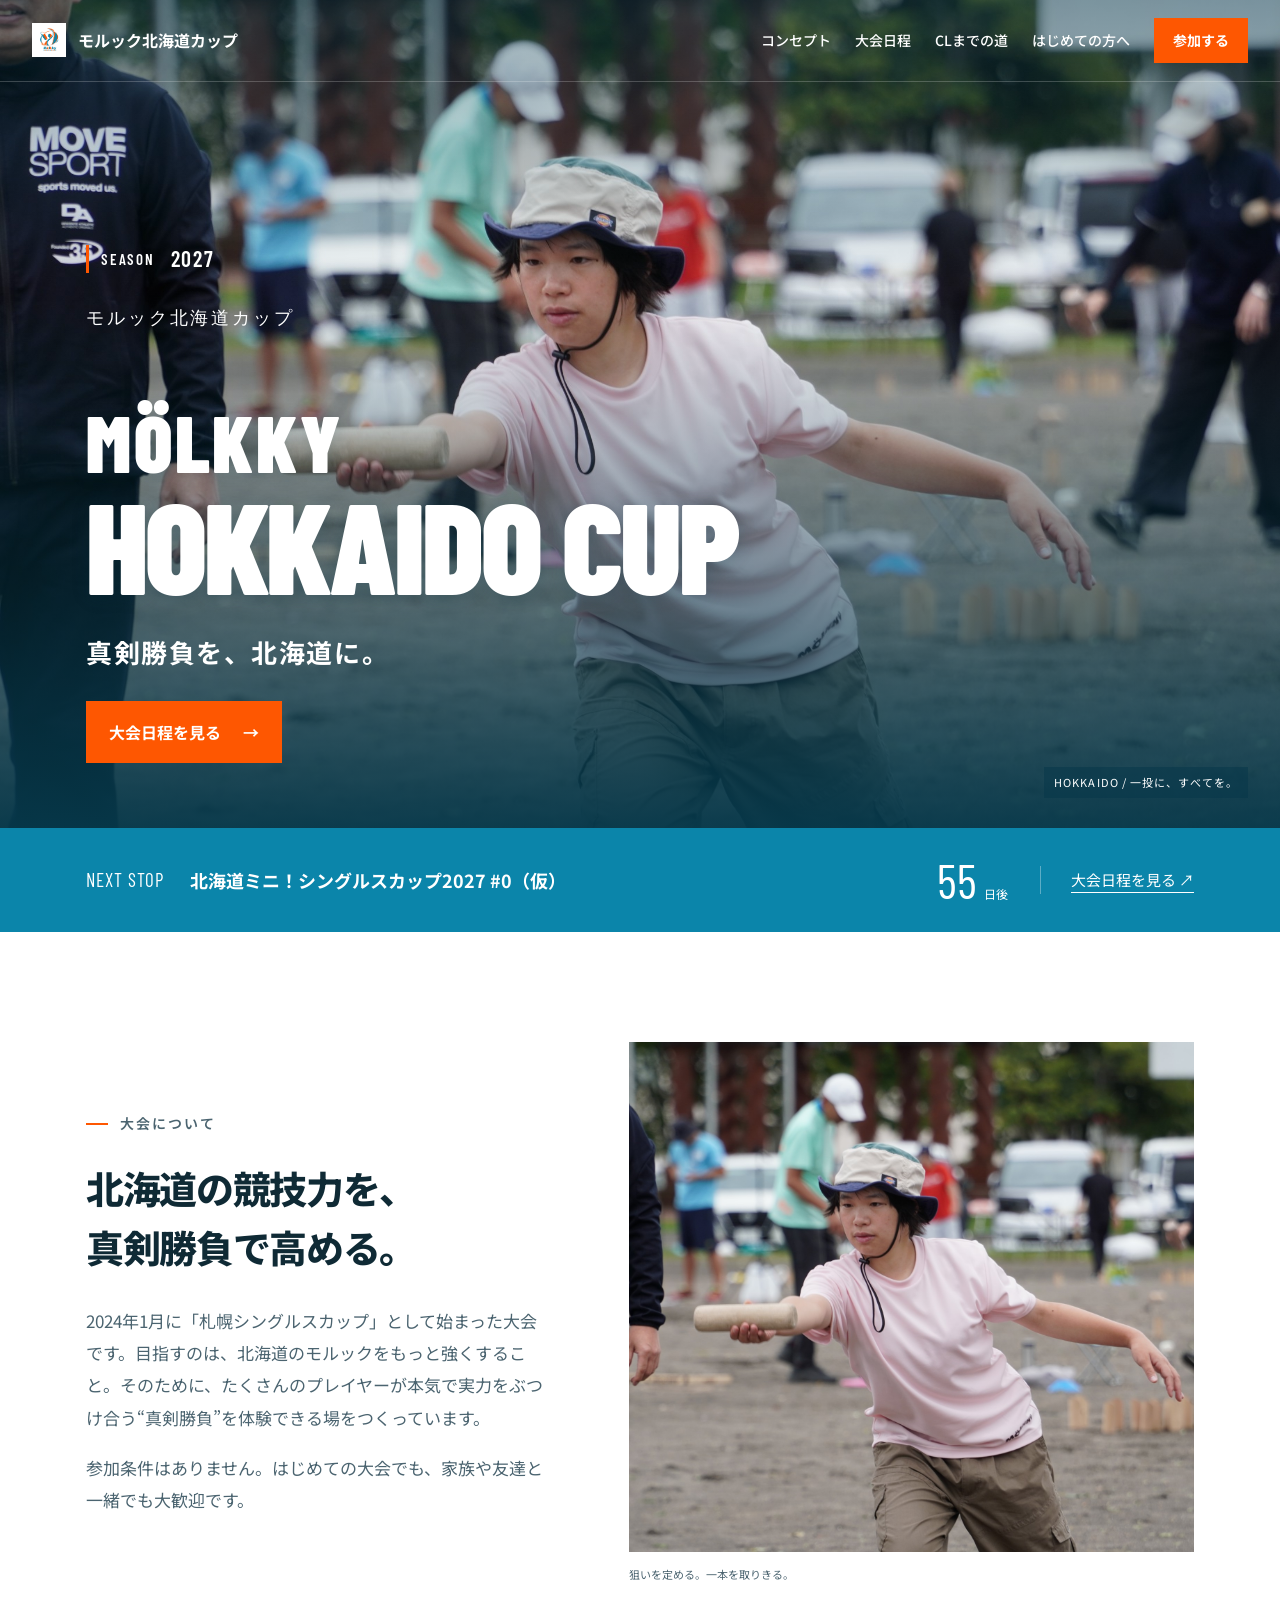
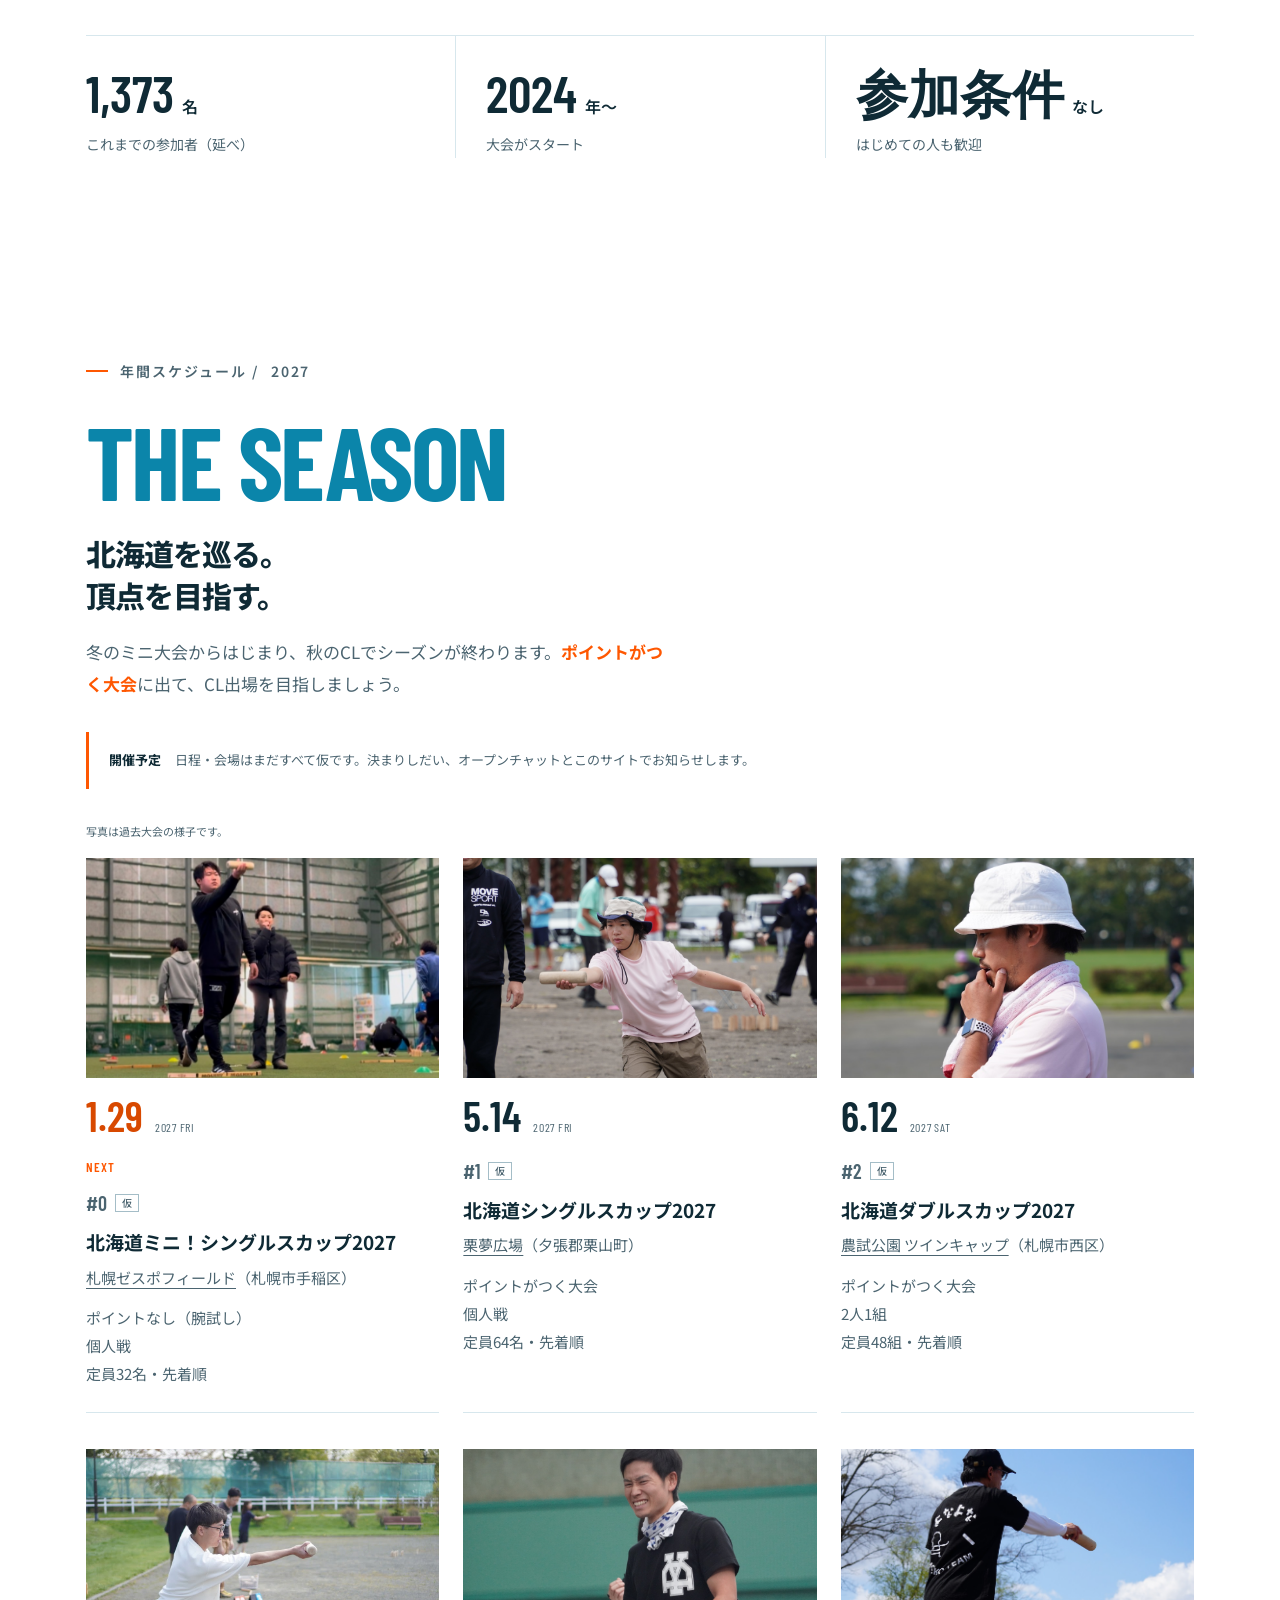
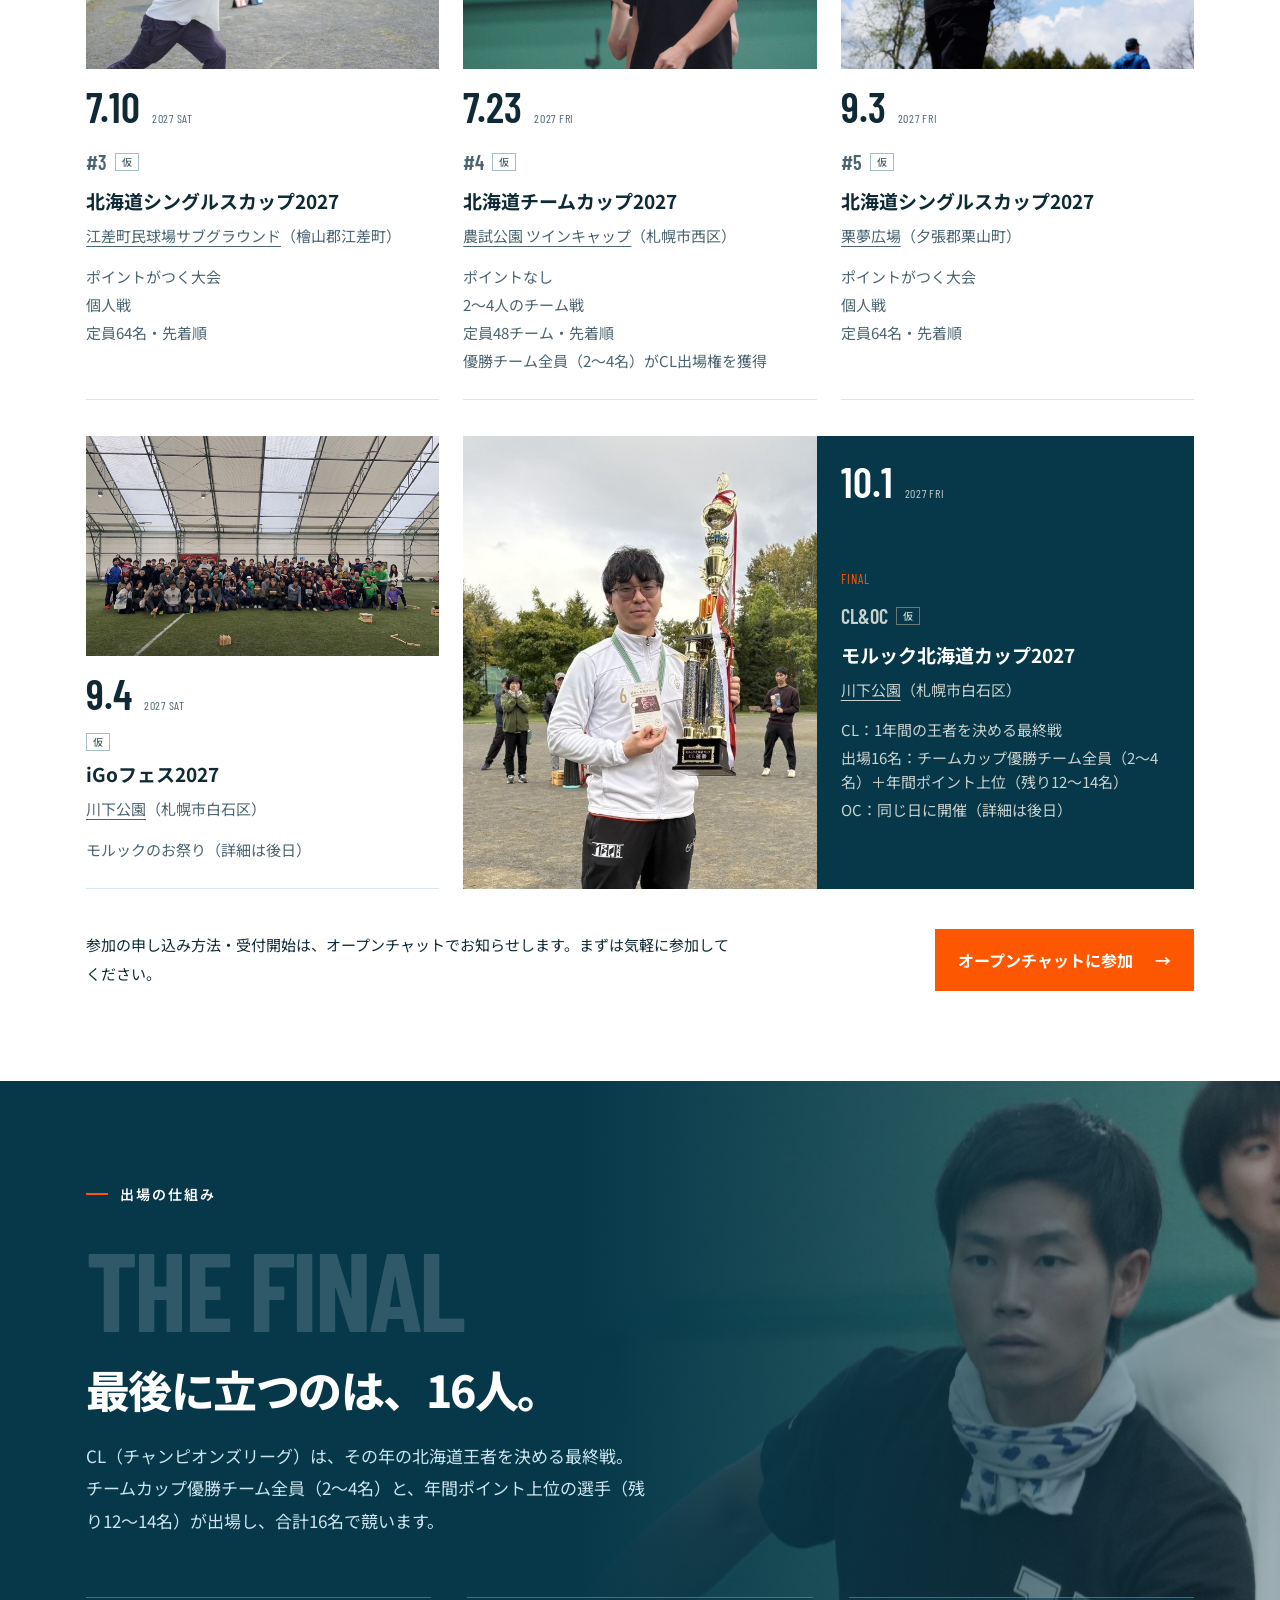
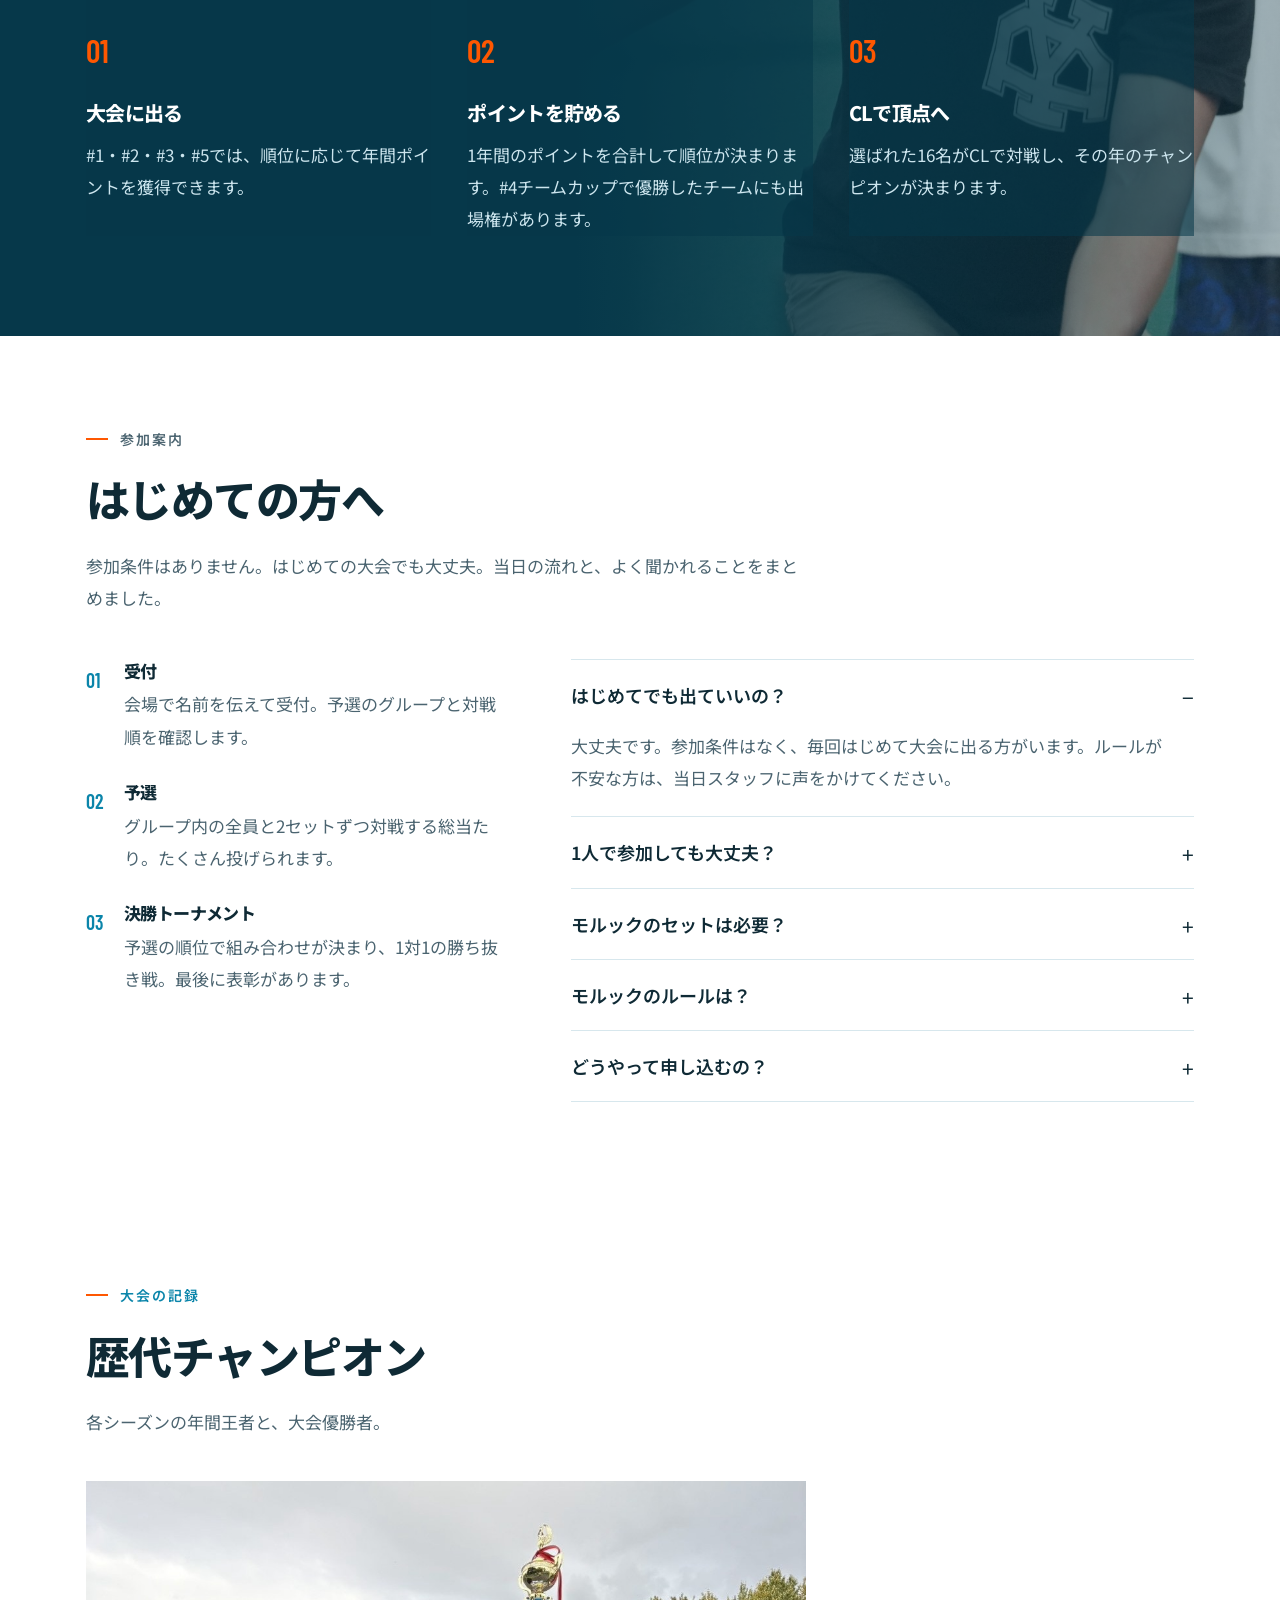
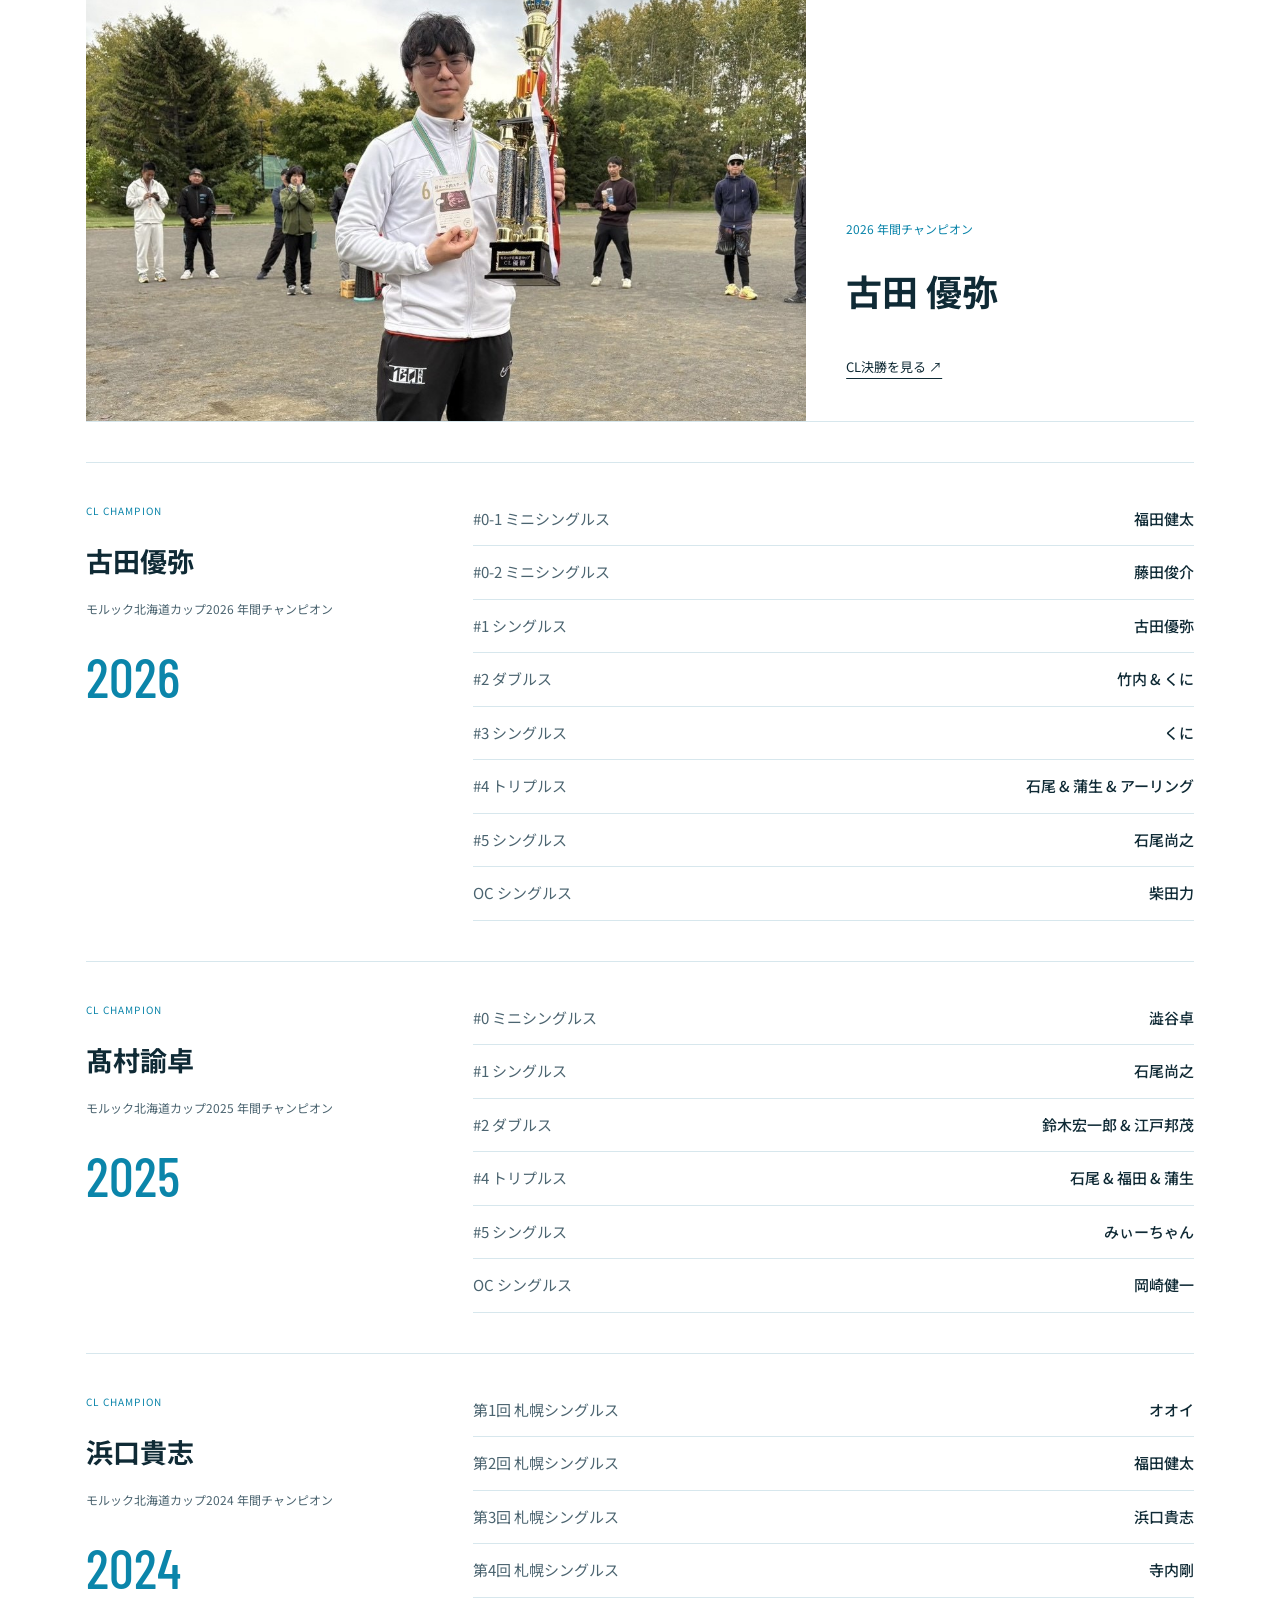
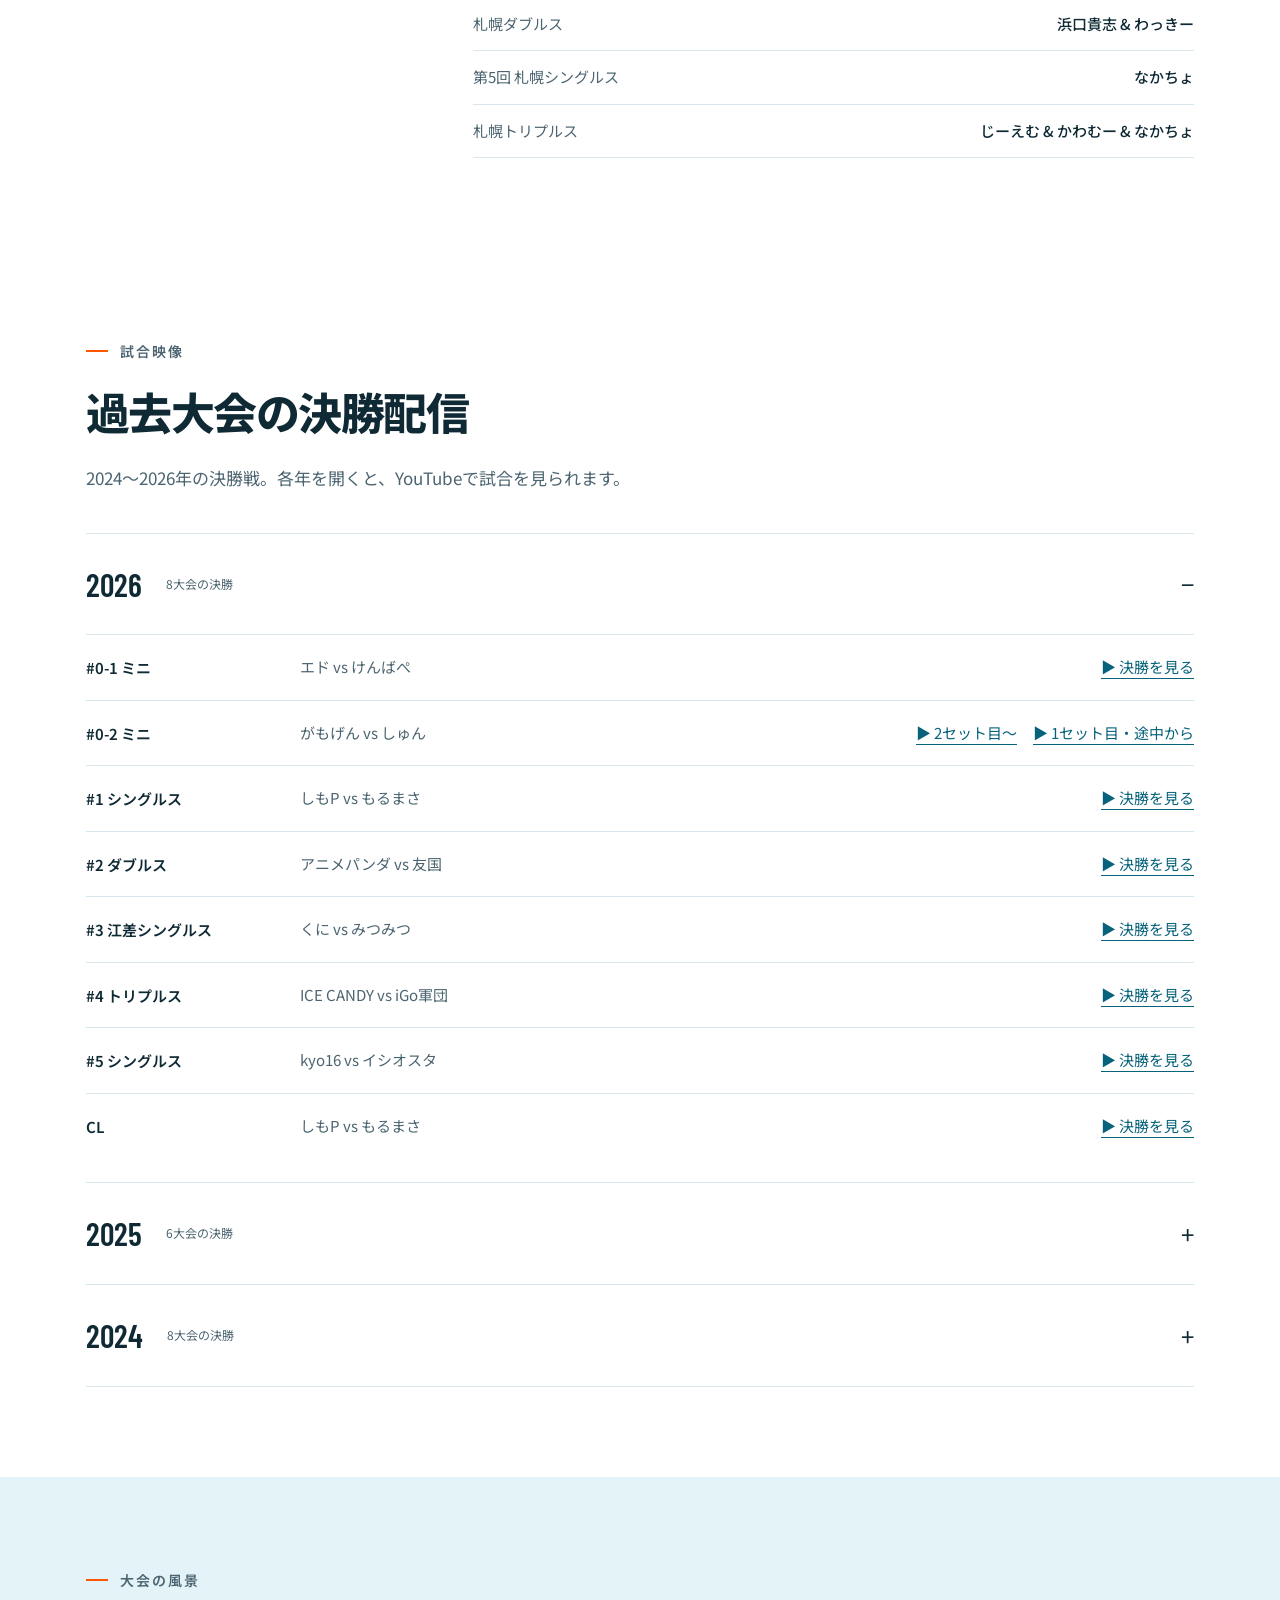
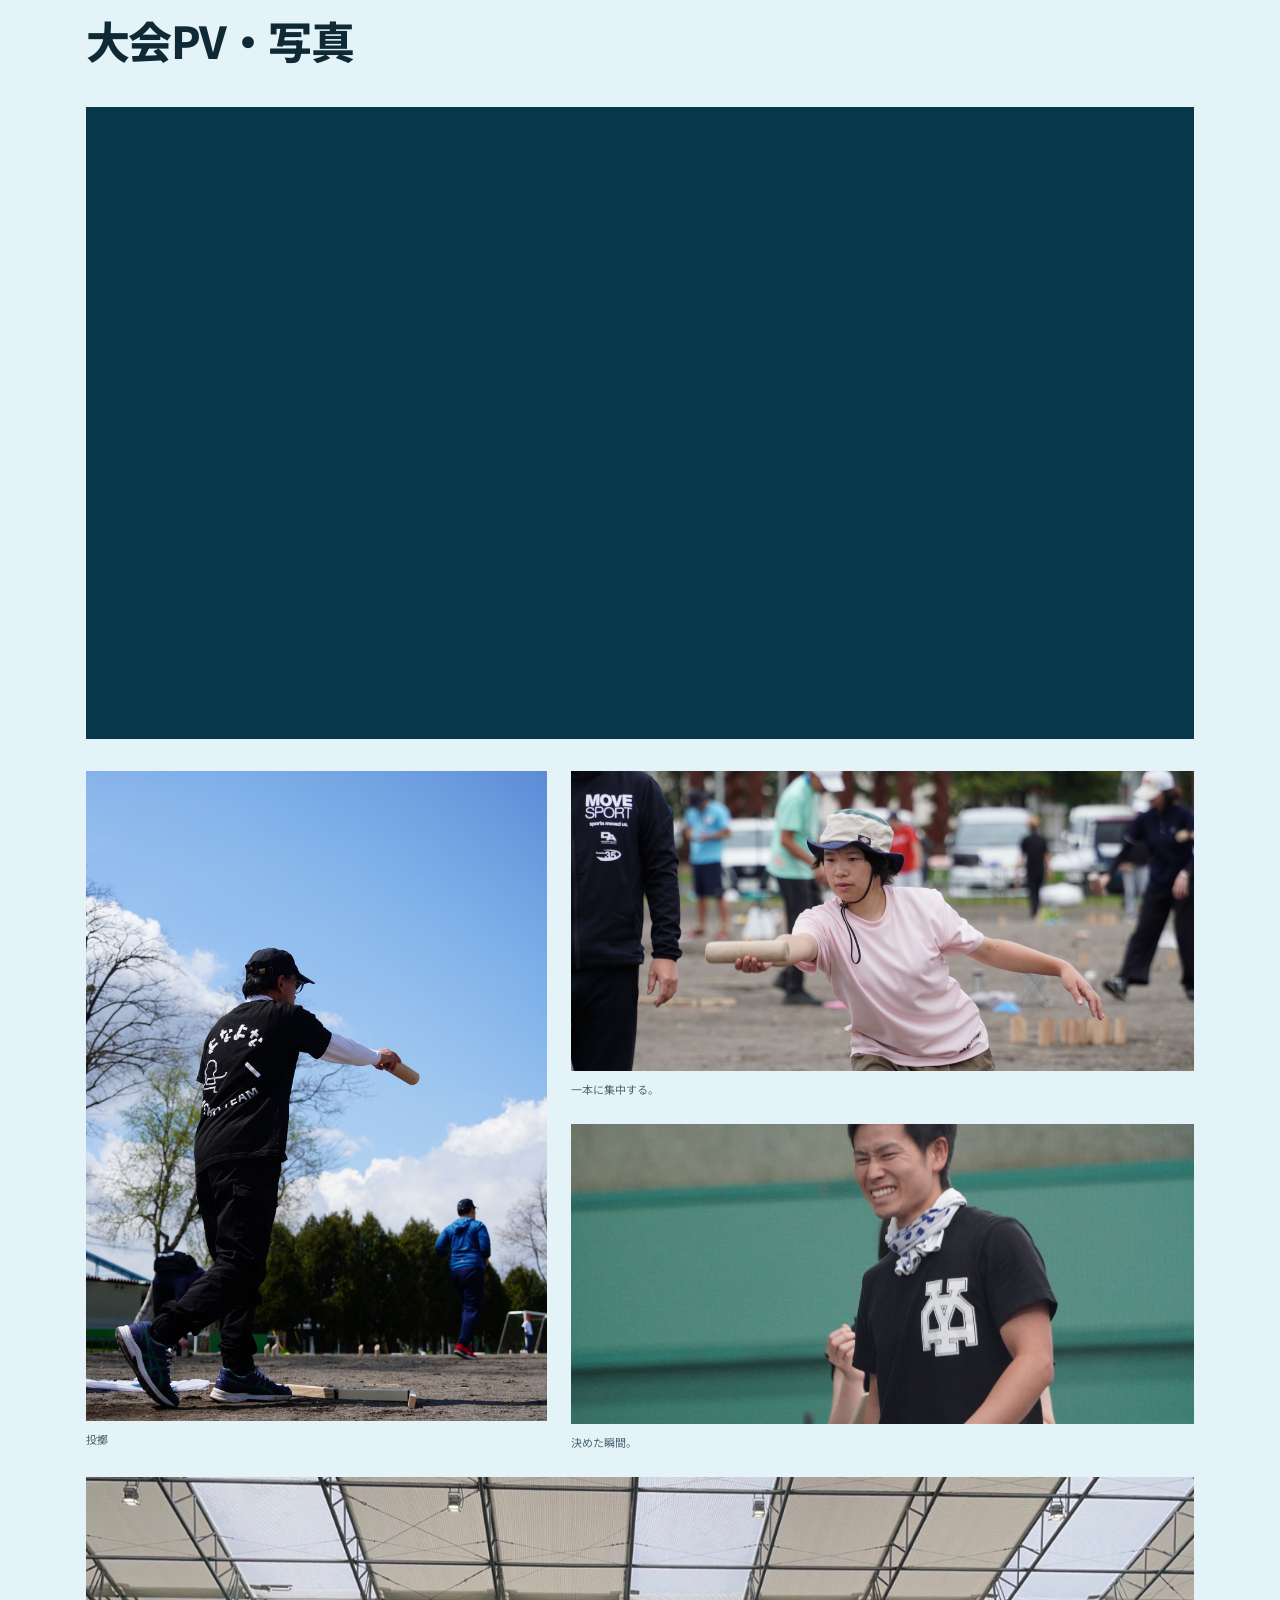
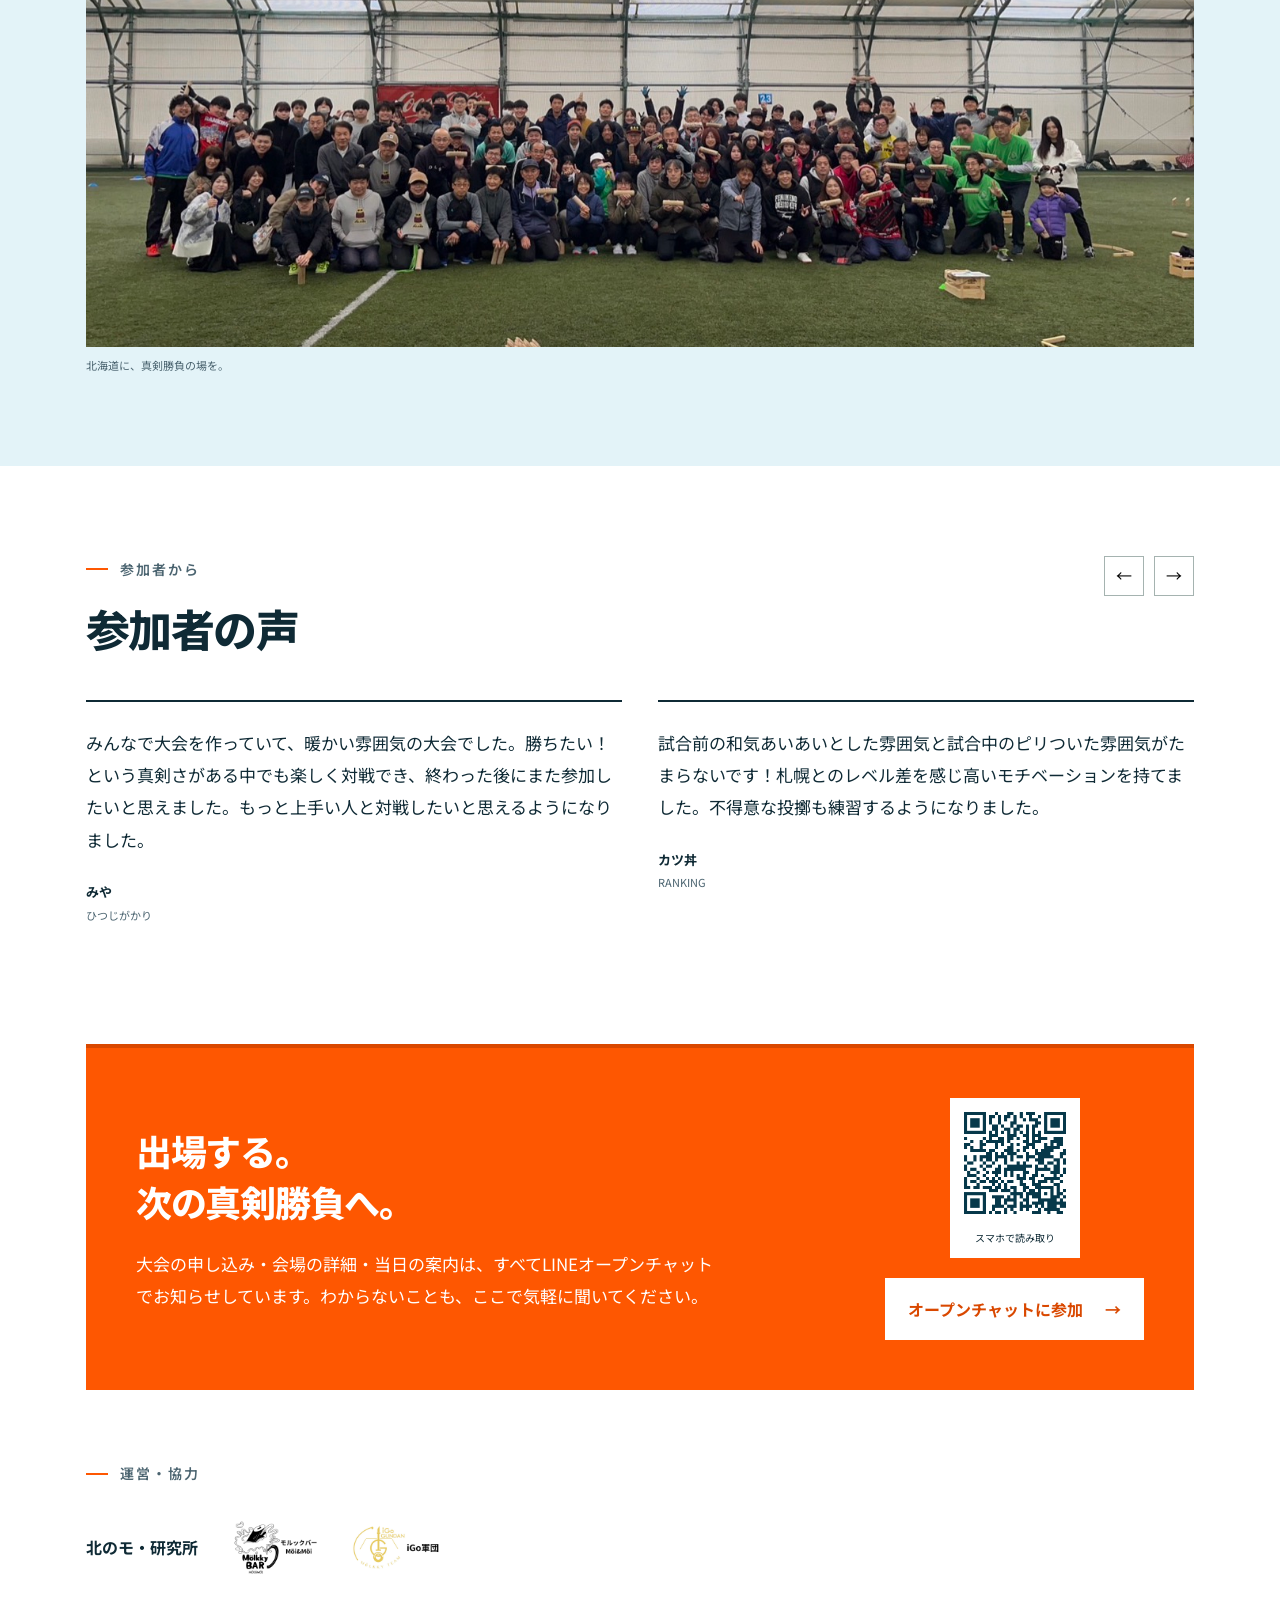
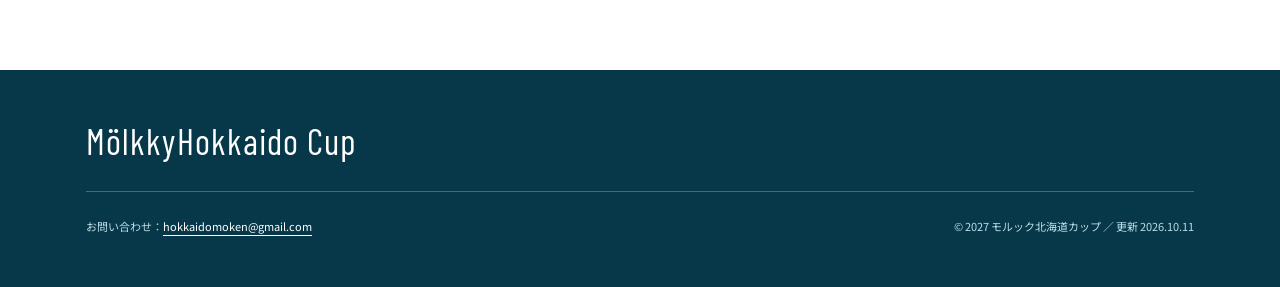
==== index.html @ 6d763286 "Use English cup title and increase reading sizes" ====
<!doctype html>
<html lang="ja">
<script>document.documentElement.classList.add("js")</script>
<head>
<meta charset="utf-8">
<meta name="viewport" content="width=device-width, initial-scale=1">
<title>モルック北海道カップ｜Mölkky Hokkaido Cup</title>
<meta name="description" content="北海道最大級のモルック競技大会「モルック北海道カップ」公式サイト。年間の大会日程・会場・申込はこちら。">
<meta property="og:title" content="モルック北海道カップ｜Mölkky Hokkaido Cup">
<meta property="og:description" content="真剣勝負を、北海道に。年間ポイントを貯めてCL（チャンピオンズリーグ）を目指そう。">
<meta property="og:image" content="https://narikifred0521-pixel.github.io/hokkaido-cup/img/ogp.jpg">
<meta property="og:url" content="https://narikifred0521-pixel.github.io/hokkaido-cup/">
<meta property="og:type" content="website">
<meta name="twitter:card" content="summary_large_image">
<meta name="theme-color" content="#0B85AA">
<link rel="icon" href="img/logo.png">
<link rel="preconnect" href="https://fonts.googleapis.com">
<link rel="preconnect" href="https://fonts.gstatic.com" crossorigin>
<link href="https://fonts.googleapis.com/css2?family=Barlow+Condensed:wght@500;600;700;800&family=Noto+Sans+JP:wght@400;500;600;700;800;900&display=swap" rel="stylesheet">
<link rel="stylesheet" href="design.css?v=20261011d">
</head>
<body>

<header class="top" id="top">
  <a class="brand" href="#"><img src="img/logo.png" alt=""><span>モルック北海道カップ</span></a>
  <nav>
    <a href="#concept">コンセプト</a>
    <a href="#schedule">大会日程</a>
    <a href="#system">CLまでの道</a>
    <a href="#guide">はじめての方へ</a>
    <a class="pill" href="#join">参加する</a>
  </nav>
</header>

<div class="hero">
  <div class="photo"></div>
  <div class="shade"></div>

  <div class="inner">
    <div class="wrap">

      <div><div class="season-pill"><i>SEASON</i><span id="yr"></span></div></div>
      <div class="hero-name">モルック北海道カップ</div>
      <h1 class="english-title"><span>MÖLKKY</span><br>HOKKAIDO CUP</h1><p class="hero-message">真剣勝負を、北海道に。</p>

      <p class="lead">北海道各地を舞台に、年間の頂点を競う。<br>モルック北海道カップ 2027。</p>
      <div class="cta">
        <a class="btn or" href="#schedule">大会日程を見る <span class="arw">→</span></a>
        <a class="btn gl oc" target="_blank" rel="noopener">オープンチャットに参加</a>
      </div>
    </div>
  </div>
  <div class="hero-caption">HOKKAIDO / 一投に、すべてを。</div>

</div>

<div class="next-race"><div class="wrap"><div class="countdown" id="countdown" hidden></div><a class="next-link" href="#schedule">大会日程を見る ↗</a></div></div>

<section class="concept" id="concept">
  <div class="wrap">
    <div class="concept-grid">
      <div>
        <div class="eyebrow rv">大会について</div>
        <h2 class="rv d1">北海道の競技力を、<br>真剣勝負で高める。</h2>
        <p class="rv d2">2024年1月に「札幌シングルスカップ」として始まった大会です。目指すのは、北海道のモルックをもっと強くすること。そのために、たくさんのプレイヤーが本気で実力をぶつけ合う“真剣勝負”を体験できる場をつくっています。</p>
        <p class="rv d2">参加条件はありません。はじめての大会でも、家族や友達と一緒でも大歓迎です。</p>

      </div>
      <figure class="competition-photo"><img src="img/outdoor-release.jpg" alt="屋外コートで狙いを定める選手" loading="lazy"><figcaption>狙いを定める。一本を取りきる。</figcaption></figure>
      </div>
    <div class="stats" id="stats"></div>
  </div>
</section>

<section class="road" id="schedule">
  <div class="wrap">
    <div class="road-head">
      <div>
        <div class="eyebrow rv">年間スケジュール / <span id="yr2"></span></div>
        <div class="display-label">THE SEASON</div><h2 class="sec-title rv d1">北海道を巡る。<br>頂点を目指す。</h2>
        <p class="sec-lead rv d2">冬のミニ大会からはじまり、秋のCLでシーズンが終わります。<b class="o">ポイントがつく大会</b>に出て、CL出場を目指しましょう。</p>
      </div>
    </div>
    <div class="notice rv"><i>開催予定</i><span id="note"></span></div>
    <p class="photo-note">写真は過去大会の様子です。</p>
    <div class="timeline" id="events"></div>
    <div class="road-cta rv">
      <p>参加の申し込み方法・受付開始は、オープンチャットでお知らせします。まずは気軽に参加してください。</p>
      <a class="btn or oc" target="_blank" rel="noopener">オープンチャットに参加 <span class="arw">→</span></a>
    </div>
  </div>
</section>

<section class="system" id="system">
  <div class="final-photo" aria-hidden="true"></div>
  <div class="wrap">
    <div class="eyebrow rv">出場の仕組み</div>
    <div class="display-label">THE FINAL</div><h2 class="sec-title rv d1">最後に立つのは、16人。</h2>
    <p class="sec-lead rv d2">CL（チャンピオンズリーグ）は、その年の北海道王者を決める最終戦。チームカップ優勝チーム全員（2〜4名）と、年間ポイント上位の選手（残り12〜14名）が出場し、合計16名で競います。</p>
    <div class="steps">
      <div class="step rv"><div class="n">01</div><h3>大会に出る</h3><p>#1・#2・#3・#5では、順位に応じて年間ポイントを獲得できます。</p></div>
      <div class="step rv d1"><div class="n">02</div><h3>ポイントを貯める</h3><p>1年間のポイントを合計して順位が決まります。#4チームカップで優勝したチームにも出場権があります。</p></div>
      <div class="step rv d2"><div class="n">03</div><h3>CLで頂点へ</h3><p>選ばれた16名がCLで対戦し、その年のチャンピオンが決まります。</p></div>
    </div>
  </div>
</section>

<section id="guide">
  <div class="wrap">
    <div class="eyebrow rv">参加案内</div>
    <h2 class="sec-title rv d1">はじめての方へ</h2>
    <p class="sec-lead rv d2">参加条件はありません。はじめての大会でも大丈夫。当日の流れと、よく聞かれることをまとめました。</p>
    <div class="guide-grid">
      <ol class="flow rv" id="flow"></ol>
      <div class="faq rv d1" id="faq"></div>
    </div>
  </div>
</section>

<section class="hof" id="hof">
  <div class="wrap">
    <div class="eyebrow rv">大会の記録</div>
    <h2 class="sec-title rv d1">歴代チャンピオン</h2>
    <p class="sec-lead rv d2">各シーズンの年間王者と、大会優勝者。</p>
    <figure class="champion-feature">
      <img src="img/champion-2026.jpg" alt="2026年CL優勝トロフィーを持つ古田優弥" loading="lazy">
      <figcaption><span>2026 年間チャンピオン</span><strong>古田 優弥</strong><a href="https://www.youtube.com/watch?v=ecBjNCgyaY4" target="_blank" rel="noopener">CL決勝を見る ↗</a></figcaption>
    </figure>
    <div id="hofList"></div>
  </div>
</section>

<section class="archive-sec" id="archives">
  <div class="wrap">
    <div class="eyebrow rv">試合映像</div>
    <h2 class="sec-title rv d1">過去大会の決勝配信</h2>
    <p class="sec-lead rv d2">2024〜2026年の決勝戦。各年を開くと、YouTubeで試合を見られます。</p>
    <div id="archiveList"></div>
  </div>
</section>

<section class="gallery-sec">
  <div class="wrap">
    <div class="eyebrow rv">大会の風景</div>
    <h2 class="sec-title rv d1">大会PV・写真</h2>
    <div class="pv rv"><iframe id="pv" title="モルック北海道カップ PV" loading="lazy" allow="accelerometer; autoplay; clipboard-write; encrypted-media; gyroscope; picture-in-picture" allowfullscreen></iframe></div>
    <div class="mosaic">
      <figure class="m1"><img src="img/sky-throw.jpg" alt="青空の下で投擲する選手" loading="lazy"><figcaption>投擲</figcaption></figure>
      <figure class="m2"><img src="img/outdoor-release.jpg" alt="狙いを定めて投擲する選手" loading="lazy"><figcaption>一本に集中する。</figcaption></figure>
      <figure class="m3"><img src="img/match-reaction.jpg" alt="投擲後に拳を握る選手" loading="lazy"><figcaption>決めた瞬間。</figcaption></figure>
      <figure class="m4"><img src="img/group.jpg" alt="大会会場に集まった参加者" loading="lazy"><figcaption>北海道に、真剣勝負の場を。</figcaption></figure>
    </div>
  </div>
</section>

<section class="voices-sec" id="voices">
  <div class="wrap">
    <div class="road-head">
      <div>
        <div class="eyebrow rv">参加者から</div>
        <h2 class="sec-title rv d1">参加者の声</h2>
      </div>
      <div class="v-nav rv"><button type="button" aria-label="前へ" data-d="-1">←</button><button type="button" aria-label="次へ" data-d="1">→</button></div>
    </div>
    <div class="voices" id="voiceList"></div>
  </div>
</section>

<section id="join" style="padding-top:20px">
  <div class="wrap">
    <div class="join rv">

      <div>
        <h2>出場する。<br>次の真剣勝負へ。</h2>
        <p>大会の申し込み・会場の詳細・当日の案内は、すべてLINEオープンチャットでお知らせしています。わからないことも、ここで気軽に聞いてください。</p>
      </div>
      <div class="side"><div class="qr"><img src="img/openchat_qr.png" alt="オープンチャットのQRコード"><span>スマホで読み取り</span></div><div class="cta"><a class="btn wh oc" target="_blank" rel="noopener">オープンチャットに参加 <span class="arw">→</span></a></div></div>
    </div>

    <div style="margin-top:70px">
      <div class="eyebrow rv">運営・協力</div>
      <div class="orgs" id="orgs"></div>
    </div>
  </div>
</section>

<footer>
  <div class="wrap">
    <div class="big">M<b>ö</b>lkky<br>Hokkaido Cup</div>
    <div class="row">
      <div>お問い合わせ：<a id="mail"></a></div>
      <div>© <span id="yr3"></span> モルック北海道カップ ／ 更新 <span id="upd"></span></div>
    </div>
  </div>
</footer>

<script src="data.js?v=20261011q"></script>
<script>
(function(){
  const S = window.SITE, L = S.links;
  const $ = id => document.getElementById(id);
  const esc = s => String(s).replace(/[&<>"]/g, c => ({'&':'&amp;','<':'&lt;','>':'&gt;','"':'&quot;'}[c]));
  const DOW = ['SUN','MON','TUE','WED','THU','FRI','SAT'];
  const KIND = {mini:'Mini', point:'Point', team:'Team', fes:'Festival', cl:'Final'};

  ['yr','yr2','yr3'].forEach(id => $(id).textContent = S.season);
  $('upd').textContent = S.updated.replace(/-/g,'.');
  $('note').textContent = S.note;
  document.querySelectorAll('.oc').forEach(a => a.href = L.openchat);
  $('pv').src = 'https://www.youtube-nocookie.com/embed/' + L.pv;
  $('mail').href = 'mailto:' + L.email; $('mail').textContent = L.email;


  const today = new Date(new Date().toLocaleDateString('sv-SE',{timeZone:'Asia/Tokyo'}) + 'T00:00:00+09:00');
  const next = S.events.find(e => new Date(e.date + 'T00:00:00+09:00') >= today);
  $('events').innerHTML = S.events.map(e => {
    const d = new Date(e.date + 'T00:00:00+09:00');
    const map = 'https://www.google.com/maps/search/?api=1&query=' + encodeURIComponent(e.map || e.venue);
    const fin = e.type === 'cl';
    const isNext = e === next;
    const days = Math.round((d - today) / 864e5);
    const photos = {mini:'g5.jpg',point:'outdoor-release.jpg',team:'match-reaction.jpg',fes:'group.jpg',cl:'champion-2026.jpg'};
    return `<article class="ev ${e.type} ${fin ? 'final' : ''} ${isNext ? 'next' : ''} rv">
      <div class="event-photo"><img src="img/${({'#1':'outdoor-release.jpg','#2':'g1.jpg','#3':'outdoor-throw.jpg','#5':'sky-throw.jpg'})[e.no] || photos[e.type] || 'outdoor-release.jpg'}" alt="" loading="lazy"></div>
      <div class="date"><div class="md">${d.getMonth()+1}.${d.getDate()}</div><div class="dow">${d.getFullYear()} ${DOW[d.getDay()]}</div></div>
      <div>
        ${isNext ? `<div class="nextbadge">NEXT <b>${days === 0 ? '今日！' : 'あと' + days + '日'}</b></div>` : ''}${fin ? '<span class="final-label">FINAL</span>' : ''}
        <div class="title">${e.no ? `<span class="no">${esc(e.no)}</span>` : ''}<span>${esc(e.name)}${S.season}</span>${e.tentative ? '<span class="tag">仮</span>' : ''}</div>
        <div class="venue"><a href="${map}" target="_blank" rel="noopener">${esc(e.venue)}</a>（${esc(e.area)}）</div>
        <ul>${e.points.map(p => `<li>${esc(p)}</li>`).join('')}</ul>
      </div>
      <div class="kind">${KIND[e.type] || ''}</div>
      ${fin ? '<img class="trophy" src="img/logo.png" alt="">' : ''}
    </article>`;
  }).join('');

  if (next) {
    const nd = new Date(next.date + 'T00:00:00+09:00'); const days = Math.round((nd - today) / 864e5);
    const cd = $('countdown'); cd.hidden = false;
    cd.innerHTML = `<span class="lbl">NEXT STOP</span><span class="nm">${esc(next.name)}${S.season}${next.no ? ' ' + esc(next.no) : ''}${next.tentative ? '（仮）' : ''}</span><span class="days">${days === 0 ? 'TODAY' : days}<small>${days === 0 ? '' : '日後'}</small></span>`;
  }
  $('stats').innerHTML = S.stats.map((s,i) => `<div class="stat rv d${i}"><div class="v">${esc(s.num)}<small>${esc(s.unit)}</small></div><div class="l">${esc(s.label)}</div></div>`).join('');
  $('flow').innerHTML = S.flow.map(f => `<li><h3>${esc(f.t)}</h3><p>${esc(f.b)}</p></li>`).join('');
  $('faq').innerHTML = S.faq.map((f,i) => `<details${i===0?' open':''}><summary>${esc(f.q)}</summary><div class="ans">${esc(f.a)}</div></details>`).join('');
  $('hofList').innerHTML = S.hallOfFame.map(h => `<div class="hof-card rv">
      <div class="hof-champ"><span class="lbl">CL CHAMPION</span><div class="nm">${esc(h.champion)}</div><p>モルック北海道カップ${h.year} 年間チャンピオン</p><div class="yr">${h.year}</div></div>
      <div class="hof-list">${h.winners.length ? h.winners.map(w => `<div class="row"><span class="ev2">${esc(w[0])}</span><span class="w">${esc(w[1])}</span></div>`).join('') : `<p class="hof-note">${esc(h.note || '')}</p>`}</div>
    </div>`).join('');
  $('archiveList').innerHTML = S.archives.map((a,i) => `<details class="archive-year"${i===0?' open':''}><summary>${esc(a.year)}<span>${a.matches.length}大会の決勝</span></summary><div class="archive-grid">${a.matches.map(m => `<article class="archive-match"><h3>${esc(m.event)}</h3><p>${esc(m.match)}</p><div class="archive-links">${m.videos.map(v => `<a href="https://www.youtube.com/watch?v=${encodeURIComponent(v.id)}" target="_blank" rel="noopener noreferrer" aria-label="${esc(a.year)} ${esc(m.event)} ${esc(v.label)}（YouTube・別タブ）">▶ ${esc(v.label)}</a>`).join('')}</div></article>`).join('')}</div></details>`).join('');
  $('voiceList').innerHTML = S.voices.map(v => `<div class="voice"><div class="q">”</div><p>${esc(v.text)}</p><div class="who"><div class="av">${esc(v.name.slice(0,1))}</div><div><div class="nm">${esc(v.name)}</div><div class="tm">${esc(v.team)}</div></div></div></div>`).join('');
  $('orgs').innerHTML = S.organizers.map(o => `<div class="org rv">${o.img ? `<img src="${o.img}" alt="${esc(o.name)}">` : esc(o.name)}</div>`).join('');

  const vl = $('voiceList');
  document.querySelectorAll('.v-nav button').forEach(b => b.addEventListener('click', () => vl.scrollBy({left: +b.dataset.d * (vl.clientWidth * .8), behavior:'smooth'})));

  const top = $('top');
  const onScroll = () => top.classList.toggle('solid', scrollY > 60);
  addEventListener('scroll', onScroll, {passive:true}); onScroll();

  const reveal = () => {
    const lim = innerHeight * 0.95;
    document.querySelectorAll('.rv:not(.in)').forEach(el => { if (el.getBoundingClientRect().top < lim) el.classList.add('in'); });
  };
  let tick = false;
  const onMove = () => { if (!tick) { tick = true; requestAnimationFrame(() => { tick = false; reveal(); }); } };
  addEventListener('scroll', onMove, {passive:true});
  addEventListener('resize', onMove);
  addEventListener('load', reveal);
  reveal();
  setTimeout(reveal, 300);
})();
</script>
</body>
</html>
---- design.css ----
:root{--orange:#FE5701;--teal:#0B85AA;--teal-d:#065F7A;--teal-dd:#06384A;--teal-l:#E3F3F8;--orange-d:#D94800;--ink:#0F2A35;--ink-2:#4B6470;--line:#D7E7ED;--bg:#F6FAFB;--paper:#FFFFFF;--max:1180px;--r:0;--en:'Barlow Condensed',sans-serif;--head:'Noto Sans JP',sans-serif}
*{box-sizing:border-box;margin:0;padding:0}
html{scroll-behavior:smooth;scroll-padding-top:86px}
body{font-family:var(--head);background:var(--paper);color:var(--ink);line-height:1.9;-webkit-font-smoothing:antialiased}
img{display:block;max-width:100%}a{color:inherit}button{font:inherit}h1,h2,h3{line-height:1.4;font-weight:800;letter-spacing:-.035em}b.o{color:var(--orange)}
.wrap{max-width:var(--max);padding:0 36px;margin:auto}.en{font-family:var(--en)}section{padding:90px 0;scroll-margin-top:0}
.eyebrow{font-size:12px;font-weight:600;letter-spacing:.14em;color:var(--ink-2);display:flex;align-items:center;gap:12px}
.eyebrow:before{content:'';width:22px;height:2px;background:var(--orange)}
.sec-title{font-size:clamp(28px,3.8vw,44px);margin:16px 0 0}.sec-lead{font-size:15px;color:var(--ink-2);max-width:720px;margin-top:20px}
.top{position:fixed;inset:0 0 auto;z-index:30;display:flex;align-items:center;justify-content:space-between;padding:18px 32px;background:#f6fafbf2;border-bottom:1px solid var(--line);color:var(--ink);backdrop-filter:blur(12px)}
.brand{display:flex;align-items:center;gap:12px;text-decoration:none;font-size:14px;font-weight:700}.brand img{width:34px;height:34px;background:#fff;padding:3px}
.top nav{display:flex;gap:24px;align-items:center}.top nav a{font-size:12px;text-decoration:none;font-weight:500}.top nav a:hover{text-decoration:underline;text-underline-offset:7px}.top nav a.pill{padding:9px 19px;background:var(--orange);color:#fff;font-weight:700}
.hero{position:relative;background:var(--teal-dd);color:#fff;min-height:850px;height:100svh;max-height:1100px;display:flex;align-items:center;overflow:hidden}
.hero .photo{position:absolute;right:0;top:76px;bottom:0;width:63%;background:url('img/match-focus.jpg') 59% center/cover no-repeat}
.hero .shade{position:absolute;inset:0;background:linear-gradient(90deg,#06384A 0%,#06384A 26%,#06384Aaa 45%,#06384A00 70%)}
.hero .inner{position:relative;width:100%;z-index:2}.hero .wrap{padding-top:75px;padding-bottom:60px}
.season-pill{display:flex;align-items:center;gap:16px;font-family:var(--en);font-size:22px;font-weight:600;letter-spacing:.08em;color:#a9b8ba}.season-pill i{font-style:normal;font-size:15px;border-left:3px solid var(--orange);padding-left:12px}
.hero-name{font-family:var(--en);font-size:17px;letter-spacing:.16em;margin-top:26px;color:#d3dcdc}
.hero h1{font-size:clamp(52px,6.7vw,90px);font-weight:900;line-height:1.33;letter-spacing:-.06em;margin-top:20px}
.hero .lead{font-size:15px;color:#ced5d5;line-height:2.1;margin-top:26px;max-width:420px}.hero-caption{position:absolute;bottom:32px;right:32px;font-size:11px;letter-spacing:.1em;color:#fff;background:#06384A88;padding:5px 10px}
.cta{display:flex;gap:16px;flex-wrap:wrap;margin-top:32px}.btn{display:inline-flex;justify-content:center;align-items:center;gap:22px;padding:15px 22px;font-size:13px;font-weight:700;text-decoration:none;border:1px solid transparent;transition:background .15s,color .15s}.btn.or{background:var(--orange);color:#fff}.btn.or:hover{background:#d74500}.btn.gl{border-color:#ffffff80;color:#fff}.btn.gl:hover{background:#fff;color:var(--ink)}.btn.wh{background:#fff;color:var(--orange-d)}
.concept{background:var(--paper)}.concept-grid{display:grid;grid-template-columns:1fr 1fr;gap:70px;align-items:center}.concept h2{font-size:clamp(28px,3.2vw,42px);margin:22px 0 28px;line-height:1.55}.concept p{font-size:15px;color:var(--ink-2)}.concept p+p{margin-top:18px}.competition-photo{position:relative}.competition-photo img{width:100%;height:450px;object-fit:cover;object-position:center;filter:none}.competition-photo figcaption{margin-top:12px;font-size:11px;color:var(--ink-2)}
.stats{display:grid;grid-template-columns:repeat(3,1fr);border-top:1px solid var(--line);margin-top:65px}.stat{padding:28px 0 0}.stat+.stat{padding-left:30px;border-left:1px solid var(--line)}.stat .v{font-family:var(--en);font-size:52px;font-weight:600;line-height:1.1}.stat .v small{font-family:var(--head);font-size:16px;margin-left:8px}.stat .l{color:var(--ink-2);font-size:12px;margin-top:10px}
.road{background:var(--bg)}.road-head{display:flex;align-items:end;justify-content:space-between;gap:20px}.notice{display:flex;gap:14px;align-items:start;font-size:13px;background:var(--paper);border-left:3px solid var(--orange);padding:16px 20px;margin:32px 0}.notice i{font-style:normal;font-weight:700;white-space:nowrap}.notice span{color:var(--ink-2)}
.countdown{display:flex;align-items:center;gap:22px;border-bottom:1px solid var(--ink);padding:0 0 20px;margin-bottom:0}.countdown[hidden]{display:none}.countdown .lbl{font-family:var(--en);font-size:16px;letter-spacing:.05em;color:var(--ink-2)}.countdown .nm{font-size:15px;font-weight:700}.countdown .days{font-family:var(--en);font-size:45px;line-height:1;margin-left:auto}.countdown .days small{font-family:var(--head);font-size:12px;margin-left:7px}
.ev{display:grid;grid-template-columns:130px 1fr;gap:30px;position:relative;padding:28px 0;border-bottom:1px solid var(--line)}.ev .date .md{font-family:var(--en);font-weight:600;font-size:48px;line-height:1}.ev .date .dow{font-family:var(--en);font-size:14px;letter-spacing:.06em;color:var(--ink-2);margin-top:8px}.ev .title{display:flex;align-items:center;flex-wrap:wrap;gap:12px;font-size:18px;font-weight:700;line-height:1.6}.no{font-family:var(--en);font-size:20px;font-weight:600;color:var(--ink-2)}.tag{font-size:10px;border:1px solid #a4bdc7;color:var(--ink-2);padding:0 6px;font-weight:500}.venue{font-size:13px;color:var(--ink-2);margin-top:6px}.venue a{text-decoration-thickness:1px;text-underline-offset:4px}.ev ul{list-style:none;display:flex;flex-wrap:wrap;gap:7px 0;margin-top:12px}.ev li{font-size:12px;color:var(--ink-2);padding:0 12px;border-right:1px solid var(--line);line-height:1.6}.ev li:first-child{padding-left:0}.ev li:last-child{border-right:0}.kind,.trophy{display:none}.nextbadge{font-family:var(--en);font-size:13px;color:var(--orange);margin-bottom:8px;font-weight:600;letter-spacing:.07em}.nextbadge b{display:none}.ev.next .date .md{color:#d84900}.final-label{font-family:var(--en);font-size:13px;letter-spacing:.08em;display:block;color:var(--orange);margin-bottom:8px}.ev.final{background:var(--teal-dd);color:#fff;padding:30px 24px;margin-top:24px;border:0}.ev.final .date .dow,.ev.final .no,.ev.final .venue,.ev.final li,.ev.final .tag{color:#cad2cf}.ev.final .tag{border-color:#6a7678}.road-cta{display:flex;justify-content:space-between;align-items:center;gap:30px;margin-top:30px}.road-cta p{font-size:13px;max-width:650px}.road-cta .btn{flex:none}
.system{background:var(--teal-dd);color:#fff}.system .eyebrow{color:#bcdde8}.system .sec-lead{color:#cce5ee}.steps{display:grid;grid-template-columns:repeat(3,1fr);gap:36px;margin-top:48px}.step{border-top:1px solid #ffffff45;padding-top:20px}.step .n{font-family:var(--en);font-size:32px;color:var(--orange);font-weight:600}.step h3{font-size:20px;margin:18px 0 12px}.step p{font-size:14px;color:#cce5ee;line-height:1.9}
.guide-grid{display:grid;grid-template-columns:.8fr 1.2fr;gap:70px;margin-top:44px}.flow{list-style:none;counter-reset:f}.flow li{counter-increment:f;padding:0 0 27px 38px;position:relative}.flow li:before{content:counter(f,decimal-leading-zero);position:absolute;left:0;top:2px;color:var(--teal);font-family:var(--en);font-size:20px;font-weight:600}.flow h3{font-size:17px}.flow p{font-size:14px;color:var(--ink-2);margin-top:6px}.faq details{border-top:1px solid var(--line)}.faq details:last-child{border-bottom:1px solid var(--line)}.faq summary{padding:18px 30px 18px 0;cursor:pointer;list-style:none;font-weight:600;font-size:15px;position:relative}.faq summary:after{content:'+';position:absolute;right:0;font-size:21px;font-weight:400}.faq details[open] summary:after{content:'−'}.faq summary::-webkit-details-marker{display:none}.faq .ans{padding:0 15px 22px 0;font-size:14px;color:var(--ink-2)}
.hof{background:var(--paper);color:var(--ink)}.hof .eyebrow{color:var(--teal)}.hof .sec-lead{color:var(--ink-2)}.champion-feature{display:grid;grid-template-columns:1.3fr .7fr;align-items:end;margin-top:42px;border-bottom:1px solid var(--line)}.champion-feature img{width:100%;max-height:570px;object-fit:cover;object-position:center 35%}.champion-feature figcaption{padding:40px}.champion-feature span{font-size:12px;color:var(--teal)}.champion-feature strong{display:block;font-size:36px;font-weight:700;margin:14px 0 26px}.champion-feature a{font-size:13px;text-underline-offset:6px}.hof-card{margin-top:40px;display:grid;grid-template-columns:.65fr 1.35fr;border-top:1px solid var(--line);padding-top:30px;gap:40px}.hof-champ .lbl{font-size:10px;letter-spacing:.12em;color:var(--teal)}.hof-champ .nm{font-size:27px;margin:12px 0;font-weight:700}.hof-champ p{font-size:12px;color:var(--ink-2)}.hof-champ .yr{font-family:var(--en);font-size:55px;line-height:1;font-weight:500;margin-top:28px;color:var(--teal)}.hof-list .row{display:flex;justify-content:space-between;gap:20px;font-size:13px;padding:12px 0;border-bottom:1px solid var(--line)}.hof-list .ev2{color:var(--ink-2)}.hof-list .w{text-align:right;font-weight:500}
.archive-sec{background:var(--paper)}#archiveList{margin-top:38px}.archive-year{border-top:1px solid var(--line)}.archive-year:last-child{border-bottom:1px solid var(--line)}.archive-year summary{cursor:pointer;font-family:var(--en);font-size:32px;font-weight:600;padding:20px 0;list-style:none;display:flex;align-items:center;gap:24px}.archive-year summary:after{content:'+';margin-left:auto;font-family:var(--head);font-weight:400;font-size:24px}.archive-year[open] summary:after{content:'−'}.archive-year summary::-webkit-details-marker{display:none}.archive-year summary span{font-family:var(--head);font-size:12px;font-weight:400;color:var(--ink-2)}.archive-grid{padding-bottom:24px}.archive-match{display:grid;grid-template-columns:190px 1fr auto;gap:24px;align-items:center;padding:18px 0;border-top:1px solid var(--line)}.archive-match h3{font-size:13px;letter-spacing:0;font-weight:600}.archive-match p{font-size:13px;color:var(--ink-2)}.archive-links{display:flex;gap:16px;flex-wrap:wrap;justify-content:end}.archive-links a{font-size:12px;text-underline-offset:5px;white-space:nowrap;color:#07627b}.archive-links a:hover{color:#ba4000}
.gallery-sec{background:var(--teal-l)}.pv{margin-top:36px;aspect-ratio:16/9;background:#06384A}.pv iframe{width:100%;height:100%;border:0}.mosaic{display:grid;grid-template-columns:.85fr 1.15fr;gap:24px;margin-top:32px}.mosaic figure{position:relative}.mosaic img{width:100%;height:300px;object-fit:cover}.mosaic .m1{grid-row:span 2}.mosaic .m1 img{height:650px;object-position:center}.mosaic .m2 img{object-position:50% 38%}.mosaic .m3 img{object-position:50% 35%}.mosaic .m4{grid-column:1/-1}.mosaic .m4 img{height:470px;object-position:50% 65%}.mosaic figcaption{font-size:11px;color:var(--ink-2);padding-top:8px}
.voices-sec{background:var(--paper)}.voices{display:flex;gap:36px;overflow:auto;scroll-snap-type:x mandatory;padding:40px 0 8px}.voice{flex:0 0 calc(50% - 18px);scroll-snap-align:start;border-top:2px solid var(--ink);padding-top:25px}.voice .q,.voice .av{display:none}.voice p{font-size:15px}.voice .who{display:flex;align-items:center;gap:12px;margin-top:24px}.voice .nm{font-size:13px;font-weight:700}.voice .tm{font-size:11px;color:var(--ink-2)}.v-nav{display:flex;gap:10px}.v-nav button{background:none;border:1px solid #a5b3b0;width:40px;height:40px;cursor:pointer}.v-nav button:hover{background:var(--ink);color:#fff}
.join{background:var(--orange);color:#fff;border-top:4px solid var(--orange-d);padding:50px;display:grid;grid-template-columns:1fr auto;gap:40px;align-items:center}.join h2{font-size:36px}.join p{font-size:14px;color:#fff;max-width:580px;margin-top:22px}.join .side{display:flex;align-items:center;flex-direction:column;gap:20px}.join .qr{width:130px;background:#fff;padding:8px;color:var(--ink);text-align:center}.join .qr span{font-size:10px}.join .cta{margin:0}.orgs{display:flex;gap:32px;align-items:center;flex-wrap:wrap;margin-top:28px}.org{font-size:16px;font-weight:700}.org img{height:65px;width:auto}
footer{background:var(--teal-dd);color:#fff;padding:50px 0}.big{font-family:var(--en);font-size:36px;line-height:1.15;letter-spacing:.03em}.big br{display:none}.big b{font-weight:inherit}footer .row{display:flex;justify-content:space-between;flex-wrap:wrap;gap:20px;border-top:1px solid #ffffff40;padding-top:24px;margin-top:30px;font-size:11px;color:#bcdde8}footer .row a{color:#fff;text-underline-offset:4px}
a:focus-visible,button:focus-visible,summary:focus-visible{outline:3px solid var(--orange);outline-offset:5px}
@media(min-width:1500px){.hero .photo{background-position:59% center}}
@media(max-width:900px){.top nav{gap:14px}.top nav a{font-size:11px}.concept-grid{gap:36px}.competition-photo img{height:380px}.road-cta{align-items:start;flex-direction:column}.champion-feature figcaption{padding:25px}.archive-match{grid-template-columns:160px 1fr}.archive-links{grid-column:2;justify-content:start;margin-top:-10px}.join{padding:32px}.join h2{font-size:30px}}
@media(max-width:760px){.wrap{padding:0 24px}section{padding:64px 0}.top{padding:13px 20px}.brand{font-size:12px;gap:8px}.brand img{width:29px;height:29px}.top nav a:not(.pill){display:none}.top nav a.pill{font-size:11px;padding:8px 14px}.hero{min-height:790px;height:100svh;max-height:980px;align-items:end}.hero .photo{inset:61px 0 auto;width:100%;height:70%;background-position:59% 25%}.hero .shade{background:linear-gradient(0deg,#06384A 0%,#06384A 25%,#06384A88 46%,#06384A00 68%)}.hero .wrap{padding-top:280px;padding-bottom:52px}.hero-name{font-size:13px;letter-spacing:.12em;margin-top:16px}.hero h1{font-size:clamp(42px,10.8vw,66px);margin-top:15px}.season-pill{font-size:18px}.season-pill i{font-size:12px}.hero .lead{font-size:13px;margin-top:18px}.hero .cta{gap:10px;margin-top:24px}.hero .btn{font-size:11px;padding:13px 15px;gap:12px}.hero-caption{display:none}.concept-grid{grid-template-columns:1fr;gap:30px}.concept h2{font-size:28px}.competition-photo img{height:auto;aspect-ratio:4/3}.stats{margin-top:36px}.stat .v{font-size:35px}.stat .v small{font-size:11px;margin-left:4px}.stat+.stat{padding-left:12px}.stat .l{font-size:10px}.stat .v{overflow-wrap:anywhere}.sec-title{font-size:28px}.sec-lead{font-size:14px}.countdown{gap:10px;flex-wrap:wrap}.countdown .lbl{font-size:13px}.countdown .nm{font-size:12px;flex-basis:75%}.countdown .days{font-size:35px}.notice{font-size:12px;padding:14px;margin:24px 0}.ev{grid-template-columns:72px 1fr;gap:16px;padding:24px 0}.ev .date .md{font-size:34px}.ev .date .dow{font-size:11px}.ev .title{font-size:14px;gap:7px}.ev .title>span:not(.no):not(.tag){flex-basis:100%;order:3}.no{font-size:16px}.ev .venue{font-size:12px}.ev li{font-size:11px;padding:0 8px}.ev.final{padding:24px 14px}.road-cta .btn{width:100%}.steps{grid-template-columns:1fr;gap:28px;margin-top:36px}.step{display:grid;grid-template-columns:36px 1fr;gap:6px 16px}.step h3{margin:3px 0 6px;font-size:18px}.step p{grid-column:2}.step .n{font-size:28px}.guide-grid{grid-template-columns:1fr;gap:20px}.champion-feature{grid-template-columns:1fr}.champion-feature img{height:auto;aspect-ratio:4/3}.champion-feature figcaption{padding:24px 0}.champion-feature strong{font-size:28px;margin:8px 0 14px}.hof-card{grid-template-columns:1fr;gap:18px;margin-top:32px}.hof-champ{position:relative}.hof-champ .yr{position:absolute;right:0;top:0;font-size:48px;margin-top:0}.hof-champ .nm{font-size:23px}.hof-list .row{font-size:12px;gap:14px}.hof-list .ev2{max-width:45%}.archive-match{grid-template-columns:1fr;gap:6px;padding:16px 0}.archive-links{grid-column:auto;margin-top:4px}.archive-match h3{font-size:13px}.archive-match p{font-size:12px}.archive-year summary{font-size:28px}.mosaic{grid-template-columns:1fr;gap:24px}.mosaic .m1{grid-column:auto;grid-row:auto}.mosaic img{height:auto;aspect-ratio:4/3}.mosaic .m1 img{height:auto;aspect-ratio:3/4}.mosaic .m4 img{height:230px}.voice{flex-basis:85%}.voice p{font-size:14px}.join{grid-template-columns:1fr;padding:28px 24px;gap:28px}.join h2{font-size:30px}.join .side{align-items:start}.join .qr{display:none}.join .cta,.join .btn{width:100%}.orgs{gap:22px}.org img{height:48px}.org{font-size:13px}.big{font-size:27px}footer .row{font-size:10px}}
@media(prefers-reduced-motion:reduce){html{scroll-behavior:auto}*{transition:none!important}}

/* Photo-led competition series: Red Bull / UTMB reference direction */
.top{background:transparent;color:#fff;border-bottom:1px solid #ffffff35;backdrop-filter:none}
.top.solid{background:#fffffff5;color:var(--ink);border-color:var(--line);backdrop-filter:blur(12px)}
.hero{height:92svh;min-height:740px;max-height:1000px;align-items:end}
.hero .photo{inset:0;width:100%;background-image:url('img/outdoor-release.jpg');background-position:50% 45%}
.hero .shade{background:linear-gradient(0deg,#06384Af5 0%,#06384A77 30%,#06384A00 65%,#06384A66 100%)}
.hero .wrap{padding-top:150px;padding-bottom:65px}.hero-name{font-size:16px;margin-top:20px;color:#fff}
.hero h1{font-size:clamp(54px,7.5vw,100px);line-height:1.14;letter-spacing:-.055em;margin-top:15px;text-shadow:0 2px 18px #06384A30}.hero h1 span{font-size:.55em;letter-spacing:.02em}
.hero-message{font-size:22px;font-weight:700;margin-top:22px;letter-spacing:.06em}.hero .lead{display:none}.hero .cta{margin-top:24px}.hero .cta .gl{display:none}.hero-caption{bottom:30px}
.next-race{background:var(--teal);color:#fff}.next-race>.wrap{display:flex;align-items:center;gap:32px;padding-top:28px;padding-bottom:28px}.countdown{flex:1;border:0;padding:0;gap:26px}.countdown .lbl{color:#fff;font-size:19px;white-space:nowrap}.countdown .nm{font-size:15px}.countdown .days{font-size:48px;white-space:nowrap}.next-link{font-size:12px;white-space:nowrap;text-underline-offset:6px;border-left:1px solid #ffffff55;padding-left:30px}
.concept{padding:110px 0}.concept-grid{grid-template-columns:.9fr 1.1fr;gap:80px}.competition-photo img{height:510px;object-position:50% 38%}.concept h2{font-size:38px}.stats{max-width:100%;margin-top:50px}
.display-label{font-family:var(--en);font-size:clamp(60px,8vw,105px);font-weight:700;line-height:1;color:var(--teal);letter-spacing:-.025em;margin-top:25px}.road{background:#fff}.road .sec-title{font-size:30px;margin-top:20px}.road .sec-lead{max-width:590px}.road-head{align-items:start}.timeline{display:grid;grid-template-columns:repeat(3,1fr);gap:36px 24px;margin-top:36px}
.ev{display:flex;flex-direction:column;gap:16px;padding:0 0 26px;overflow:hidden;border-bottom:1px solid var(--line)}.event-photo{height:220px;overflow:hidden}.event-photo img{width:100%;height:100%;object-fit:cover;transition:transform .35s}.ev:hover .event-photo img{transform:scale(1.035)}.ev .date{display:flex;align-items:baseline;gap:12px}.ev .date .md{font-size:42px}.ev .date .dow{font-size:12px}.ev .title{font-size:16px;gap:8px}.ev .title>span:not(.no):not(.tag){flex-basis:100%;order:3}.ev ul{display:block;margin-top:14px}.ev li{border:0;padding:0;margin-top:4px;font-size:12px}.nextbadge{margin:0 0 8px}.ev.final{grid-column:span 2;display:grid;grid-template-columns:1fr 1fr;padding:0;margin:0;background:var(--teal-dd);gap:24px}.ev.final .event-photo{grid-row:span 2;height:100%;min-height:360px}.ev.final .date{padding:24px 24px 0 0}.ev.final .date+div{padding:0 24px 28px 0}.road-cta{margin-top:40px}
.system{position:relative;overflow:hidden;padding:100px 0;background:var(--teal-dd)}.final-photo{position:absolute;inset:0 0 0 45%;background:linear-gradient(90deg,#06384A,#06384A55),url('img/match-focus.jpg') center/cover}.system>.wrap{position:relative}.system .display-label{color:#ffffff2b;font-size:110px}.system .sec-title{font-size:44px}.system .sec-lead{max-width:560px}.system .steps{margin-top:60px}.step{background:#06384A90;padding:22px 0 0}.system .eyebrow{color:#fff}
.gallery-sec{background:var(--teal-l)}
@media(max-width:900px){.timeline{grid-template-columns:repeat(2,1fr)}.ev.final{grid-column:span 2}.concept-grid{gap:38px}.next-race>.wrap{gap:18px}.next-link{padding-left:18px}.countdown{gap:14px}}
@media(max-width:760px){.top{padding:13px 20px}.hero{height:88svh;min-height:690px;max-height:900px}.hero .photo{inset:0;height:100%;width:100%;background-position:44% 35%}.hero .shade{background:linear-gradient(0deg,#06384Af5,#06384A55 42%,#06384A00 72%,#06384A66)}.hero .wrap{padding-top:220px;padding-bottom:42px}.hero-name{font-size:11px;margin-top:18px}.hero h1{font-size:49px;line-height:1.2}.hero-message{font-size:17px;margin-top:18px}.hero .cta{margin-top:24px}.hero-caption{display:none}.next-race>.wrap{display:block;padding-top:24px;padding-bottom:24px}.countdown{display:grid;grid-template-columns:1fr auto;gap:10px 14px}.countdown .lbl{font-size:16px}.countdown .nm{grid-row:2;grid-column:1;font-size:13px;line-height:1.8}.countdown .days{grid-column:2;grid-row:1/span 2;align-self:center;font-size:42px}.next-link{display:inline-block;border:0;padding:0;margin-top:18px}.concept{padding:65px 0}.concept-grid{grid-template-columns:1fr;gap:28px}.concept h2{font-size:28px}.competition-photo img{height:auto;aspect-ratio:4/3}.display-label{font-size:66px}.road .sec-title{font-size:28px}.timeline{grid-template-columns:1fr;gap:28px}.event-photo{height:240px}.ev{gap:12px;padding-bottom:22px}.ev .date .md{font-size:40px}.ev .title{font-size:16px}.ev.final{grid-column:auto;display:flex;gap:16px}.ev.final .event-photo{height:250px;min-height:0}.ev.final .date{padding:0 22px}.ev.final .date+div{padding:0 22px 26px}.system{padding:65px 0}.final-photo{inset:0;background:linear-gradient(0deg,#06384A,#06384Ac0),url('img/match-focus.jpg') 60% center/cover}.system .display-label{font-size:75px}.system .sec-title{font-size:29px}.system .steps{margin-top:36px}.step{padding-top:20px;background:none}}

.season-pill{color:#fff}.photo-note{font-size:11px;color:var(--ink-2);margin-top:24px}.photo-note+.timeline{margin-top:16px}

/* Larger reading sizes and English event title */
.hero h1.english-title{font-family:var(--en);font-size:clamp(80px,10vw,136px);line-height:.95;letter-spacing:-.025em;margin-top:28px}.hero h1.english-title span{font-size:.62em;letter-spacing:.035em}.hero-message{font-size:26px}.hero-name{font-size:18px}.brand{font-size:16px}.top nav a{font-size:14px}.btn{font-size:16px}.hero .btn{font-size:16px}.eyebrow{font-size:14px}.concept p,.sec-lead,.step p,.flow p,.faq .ans,.voice p,.join p{font-size:17px}.venue,.ev .venue,.ev li,.archive-match h3,.archive-match p,.archive-links a,.hof-list .row,.road-cta p{font-size:15px}.ev .title{font-size:19px}.countdown .nm{font-size:18px}.next-link{font-size:15px}.faq summary{font-size:18px}.stat .l{font-size:14px}
@media(max-width:760px){.brand{font-size:13px}.top nav a.pill{font-size:13px}.hero h1.english-title{font-size:clamp(55px,14vw,94px);line-height:1;margin-top:24px;white-space:nowrap}.hero h1.english-title span{font-size:.68em}.hero-name{font-size:14px}.hero-message{font-size:20px}.hero .btn{font-size:14px;padding:15px 20px}.concept p,.sec-lead,.step p,.flow p,.faq .ans,.voice p,.join p{font-size:16px}.ev .venue,.ev li,.archive-match h3,.archive-match p,.archive-links a,.hof-list .row,.road-cta p{font-size:14px}.ev .title{font-size:18px}.countdown .nm{font-size:15px}.next-link{font-size:14px}.faq summary{font-size:16px}.stat .l{font-size:12px}.eyebrow{font-size:13px}}
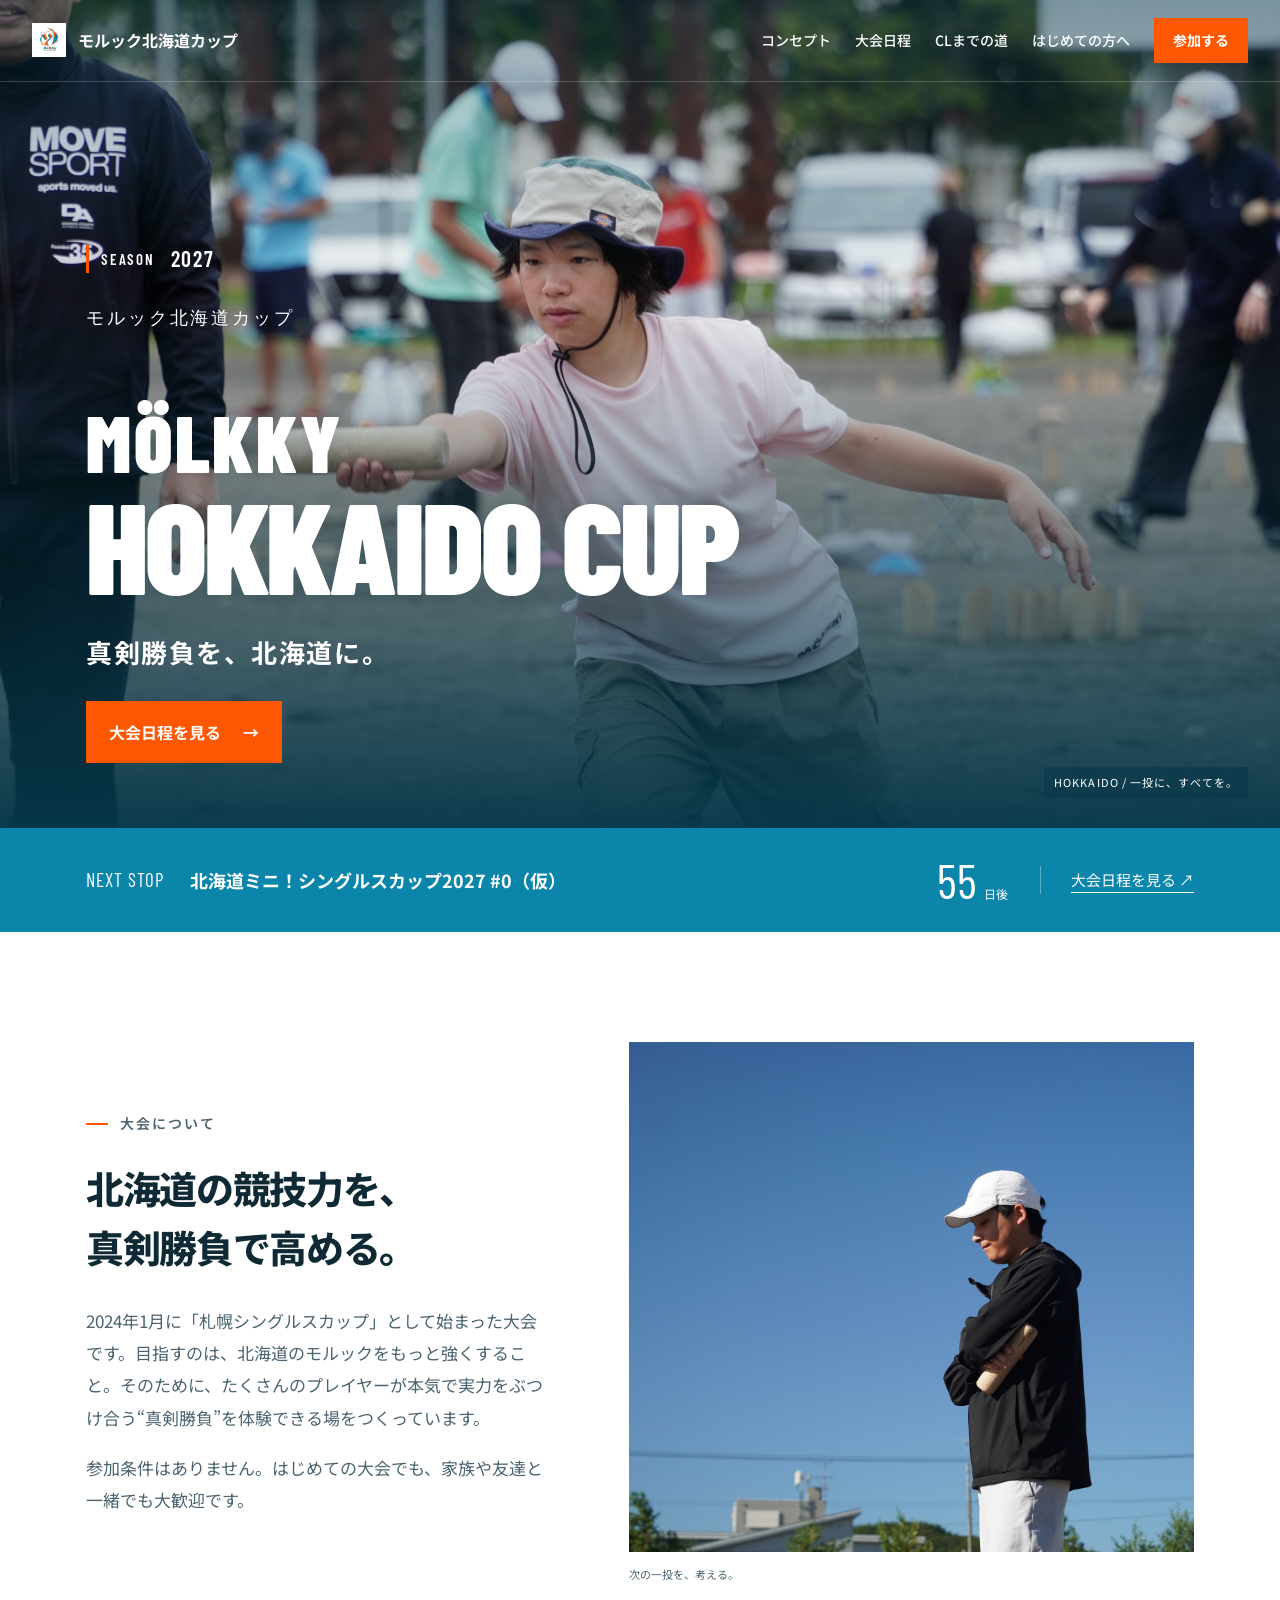
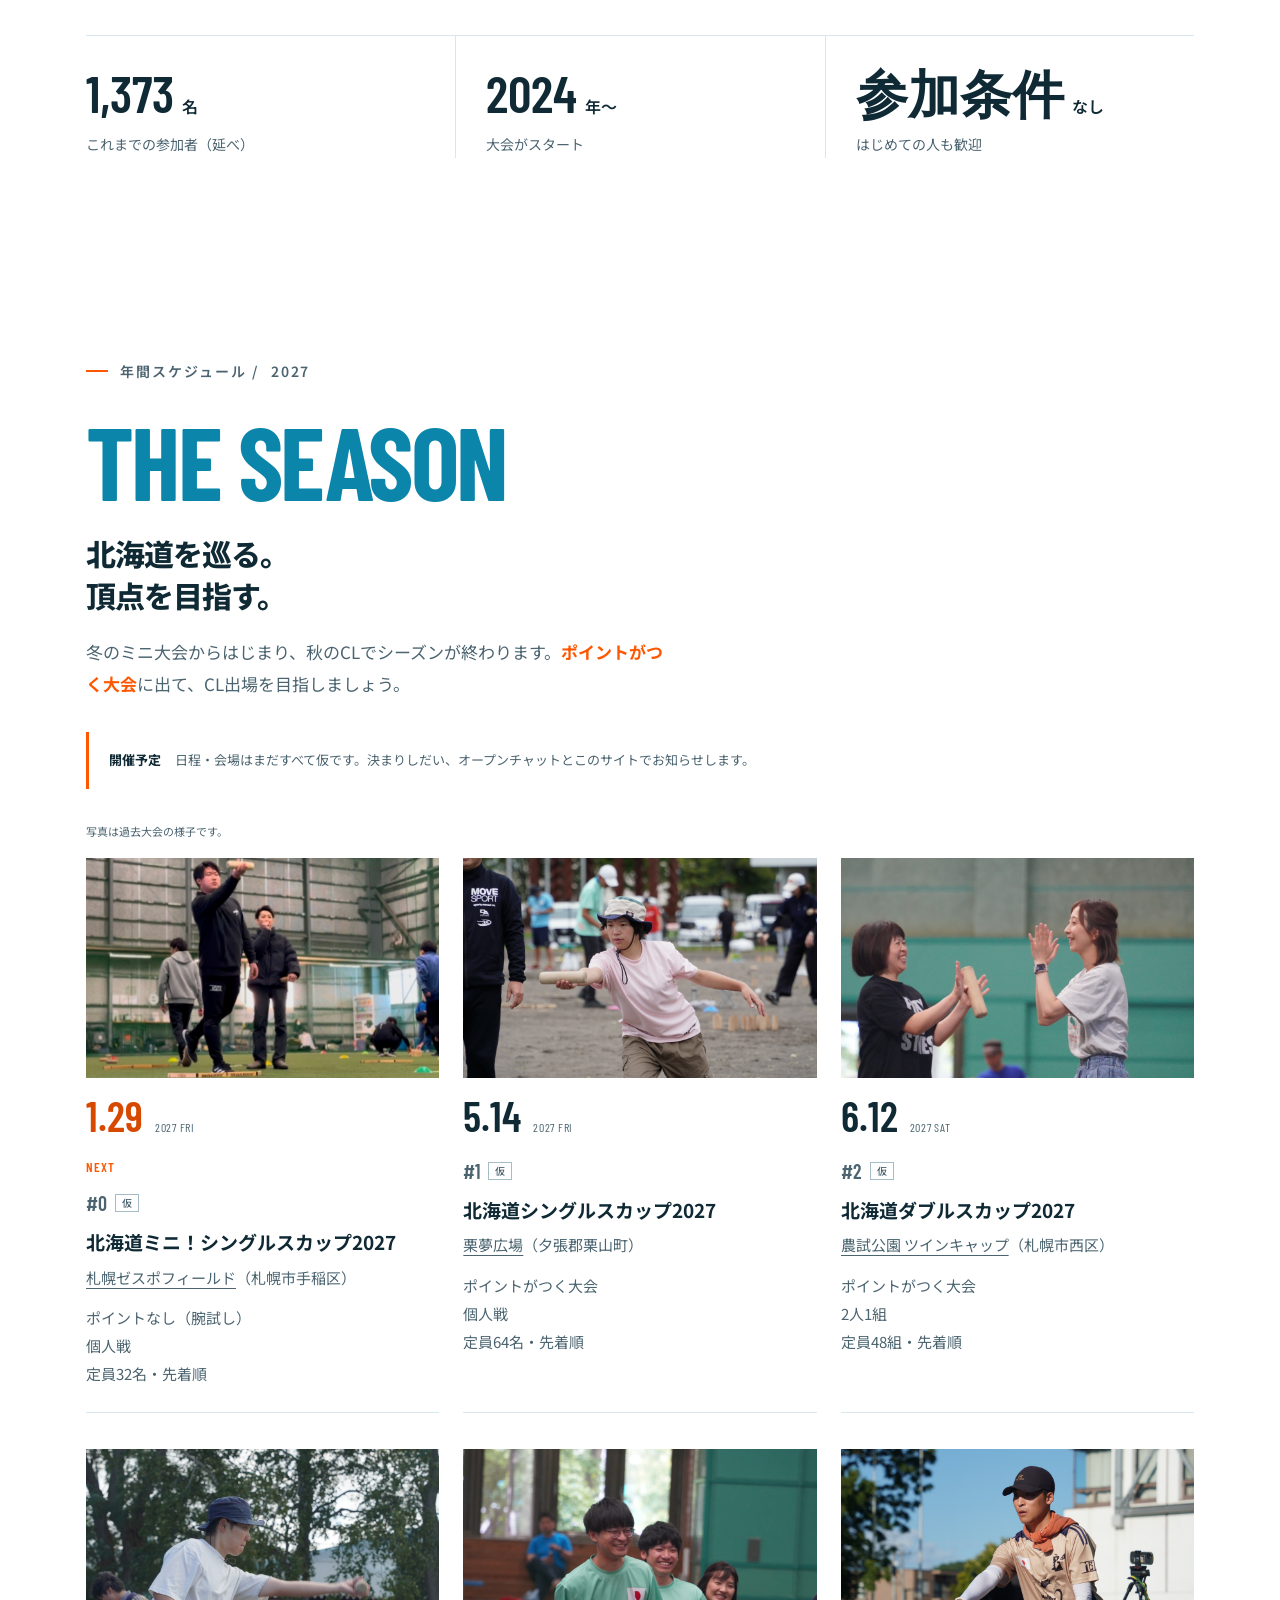
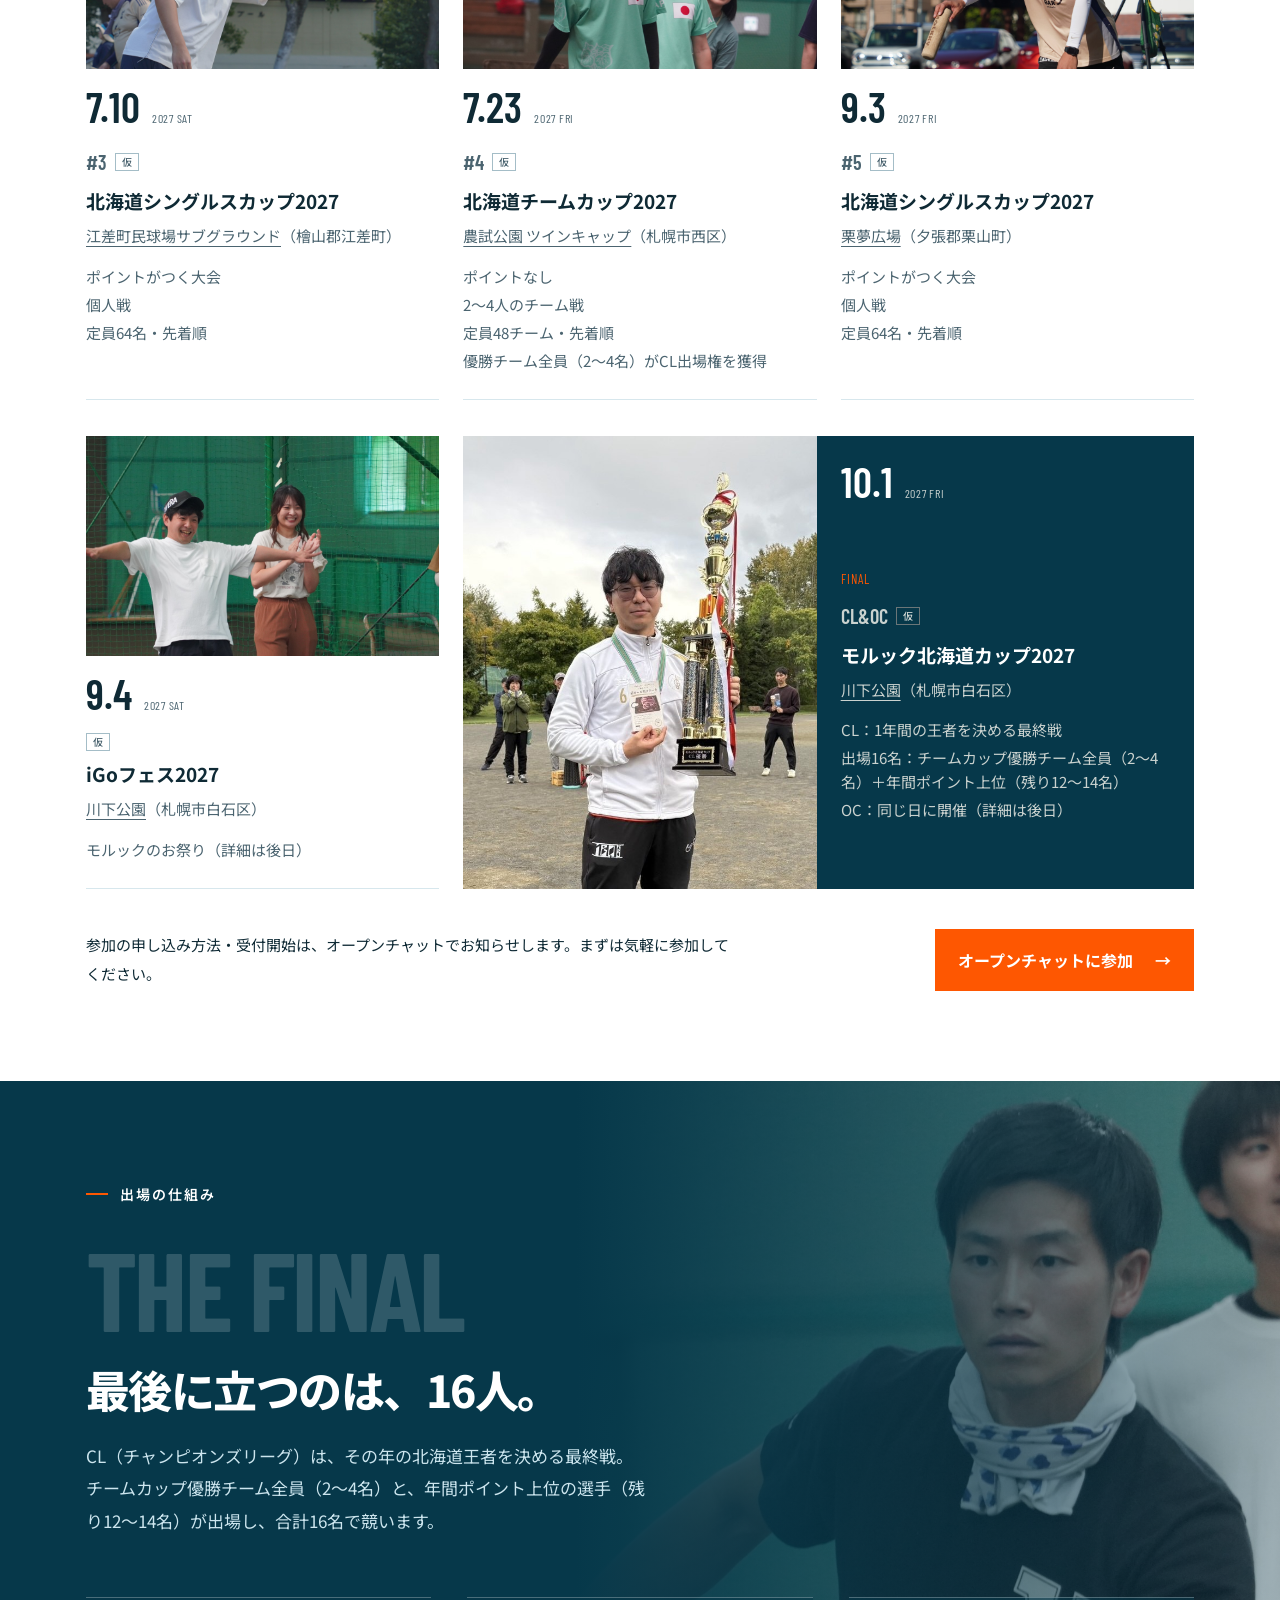
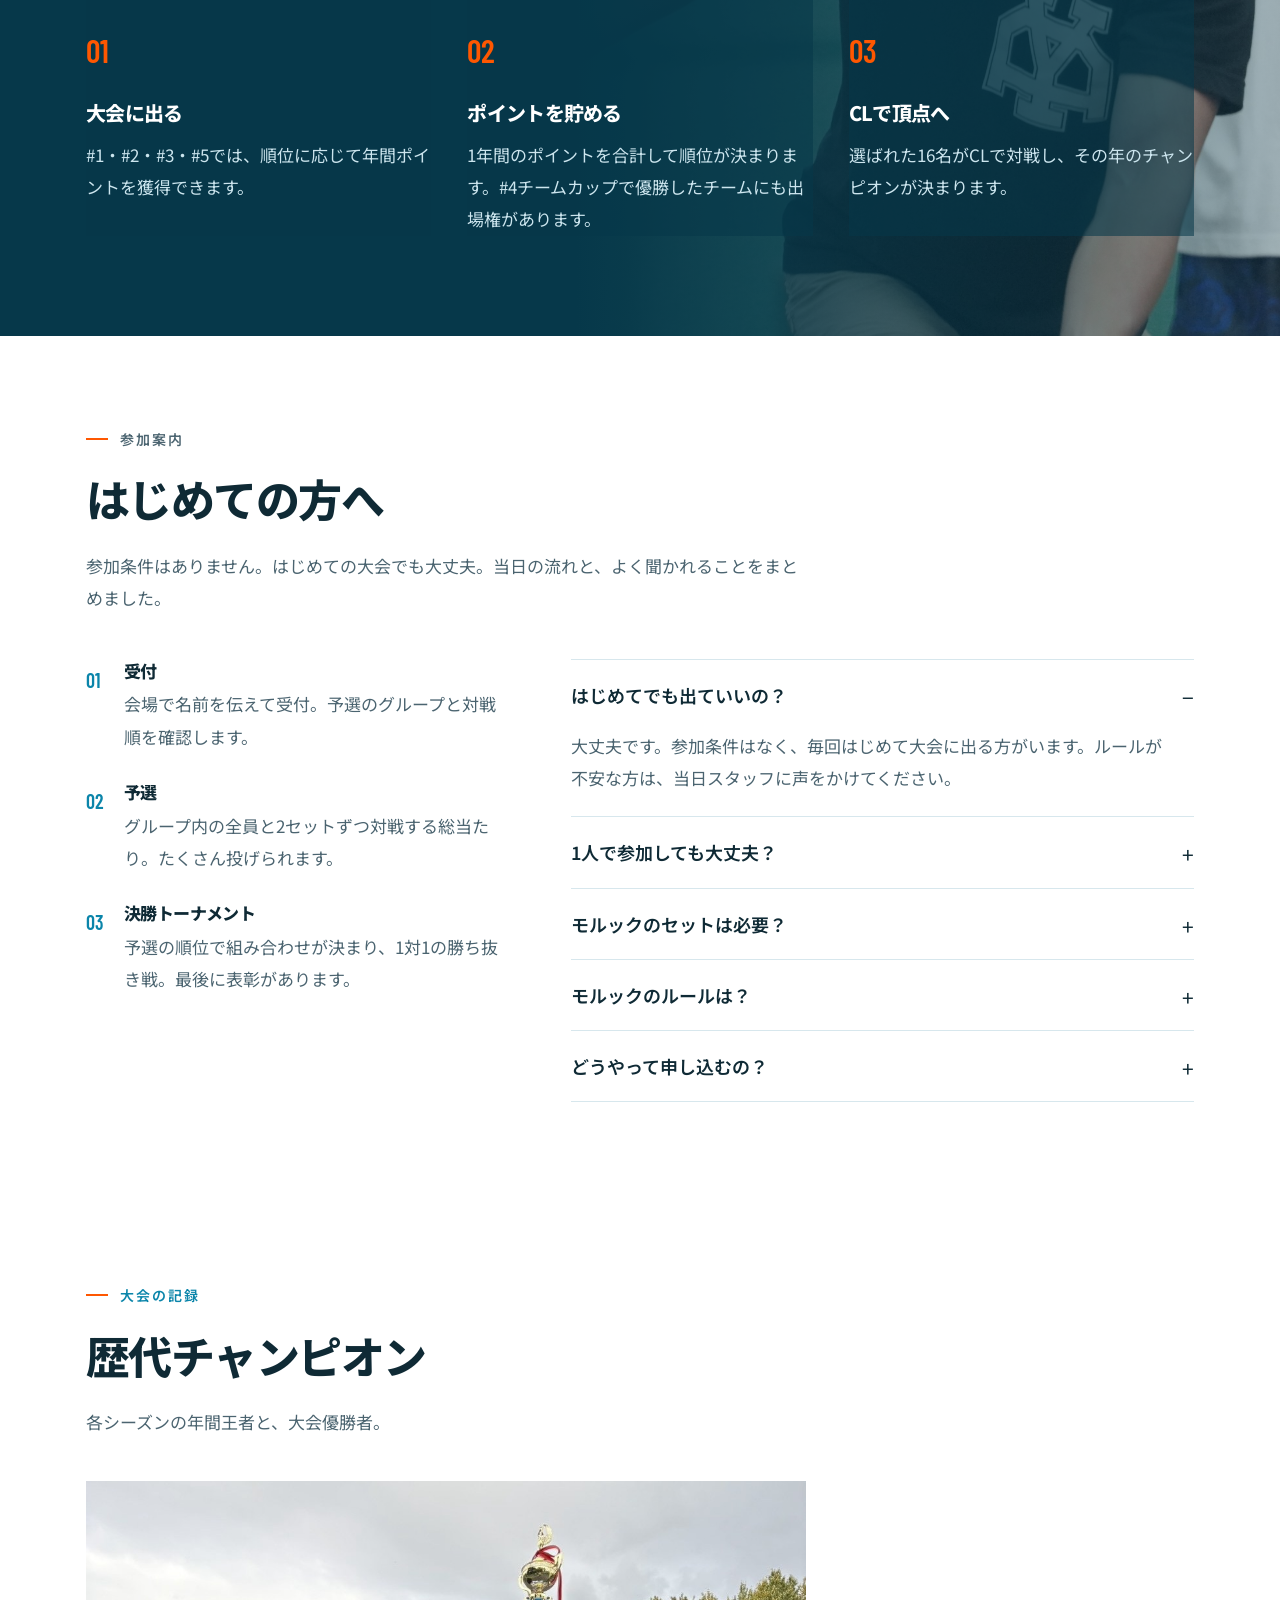
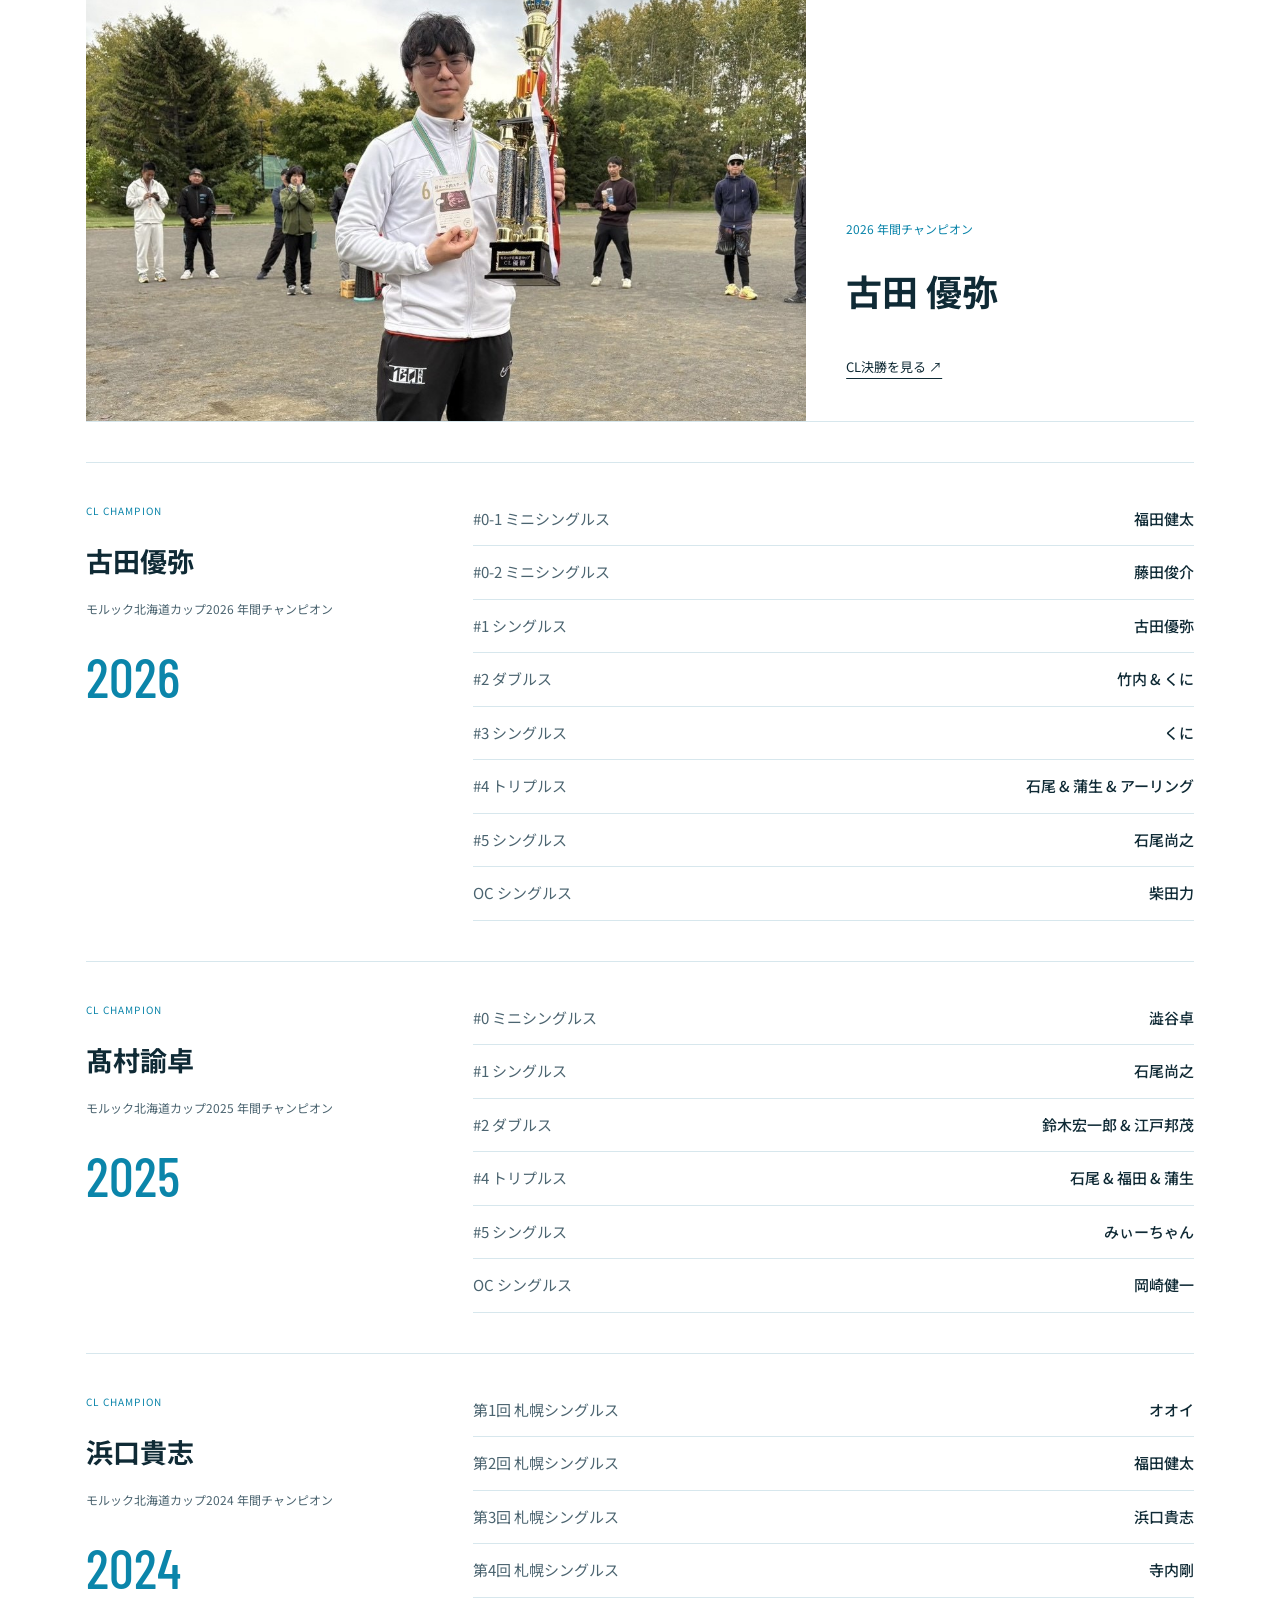
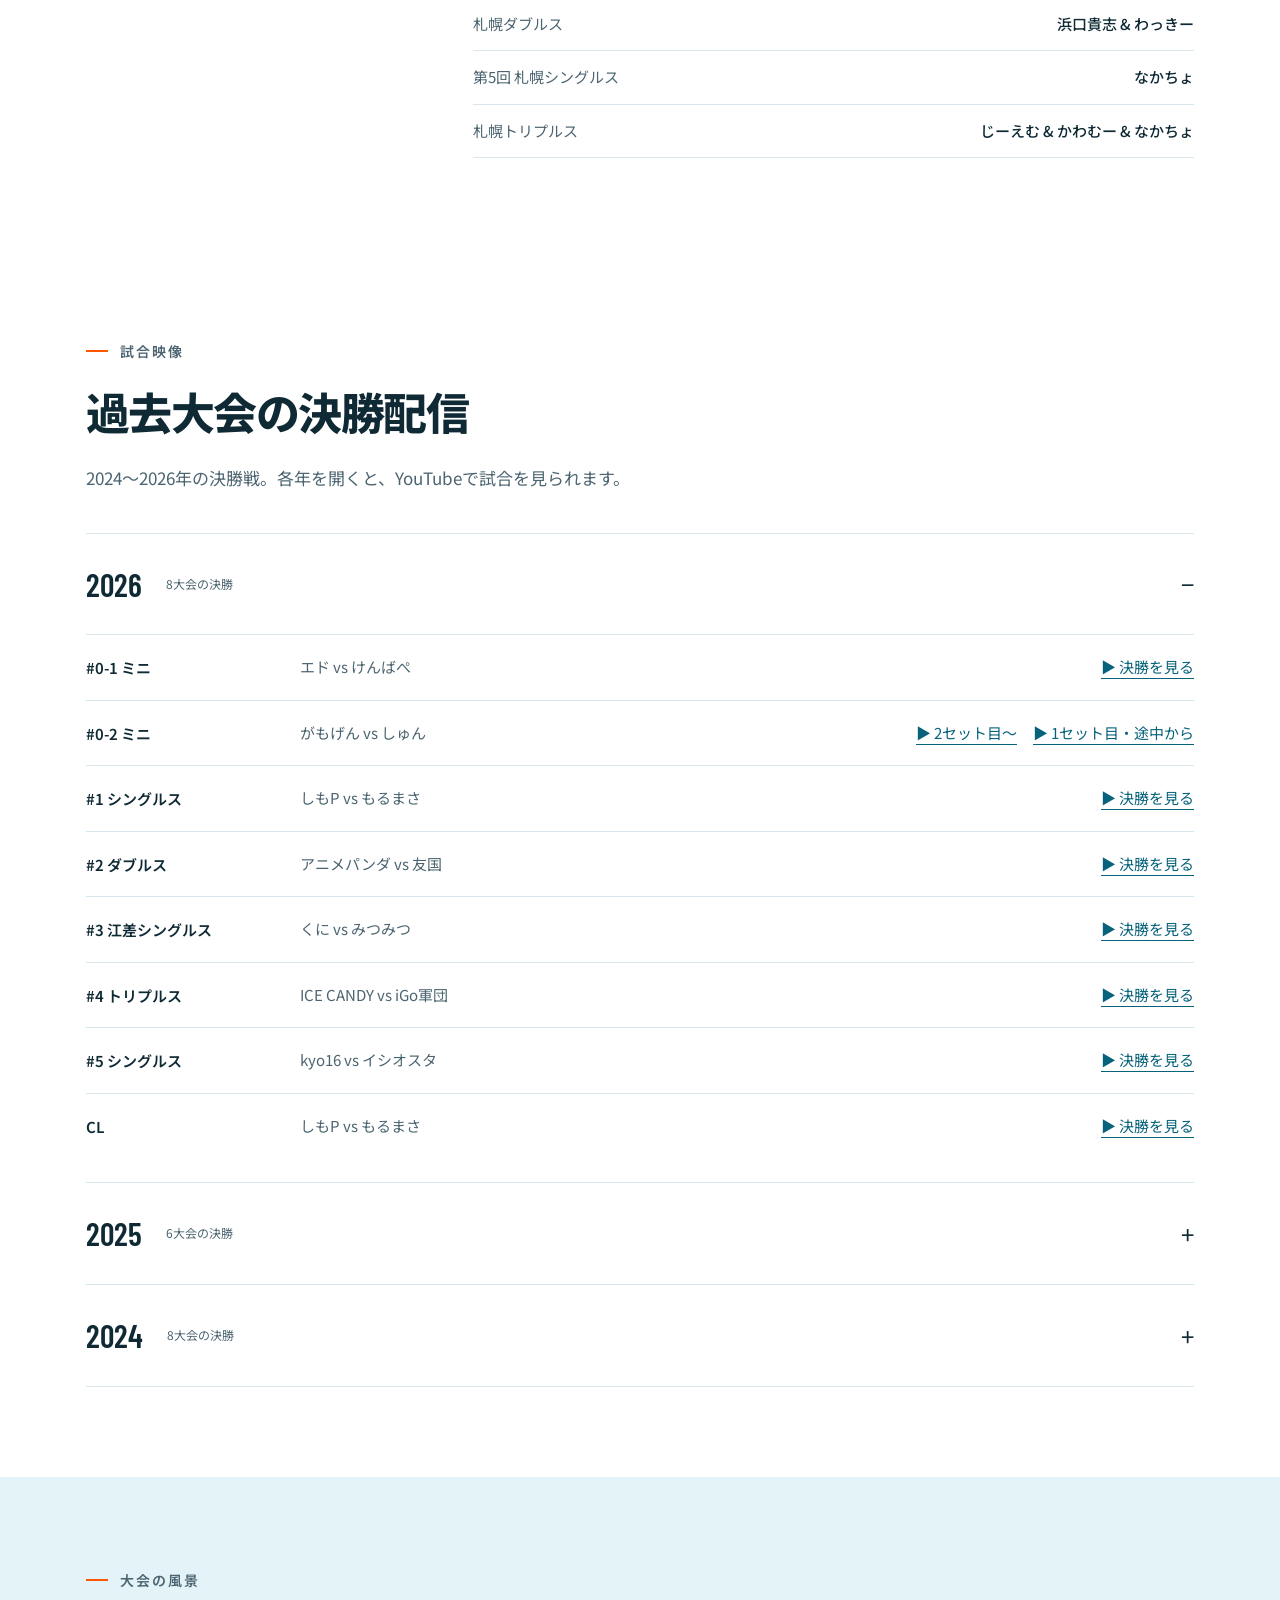
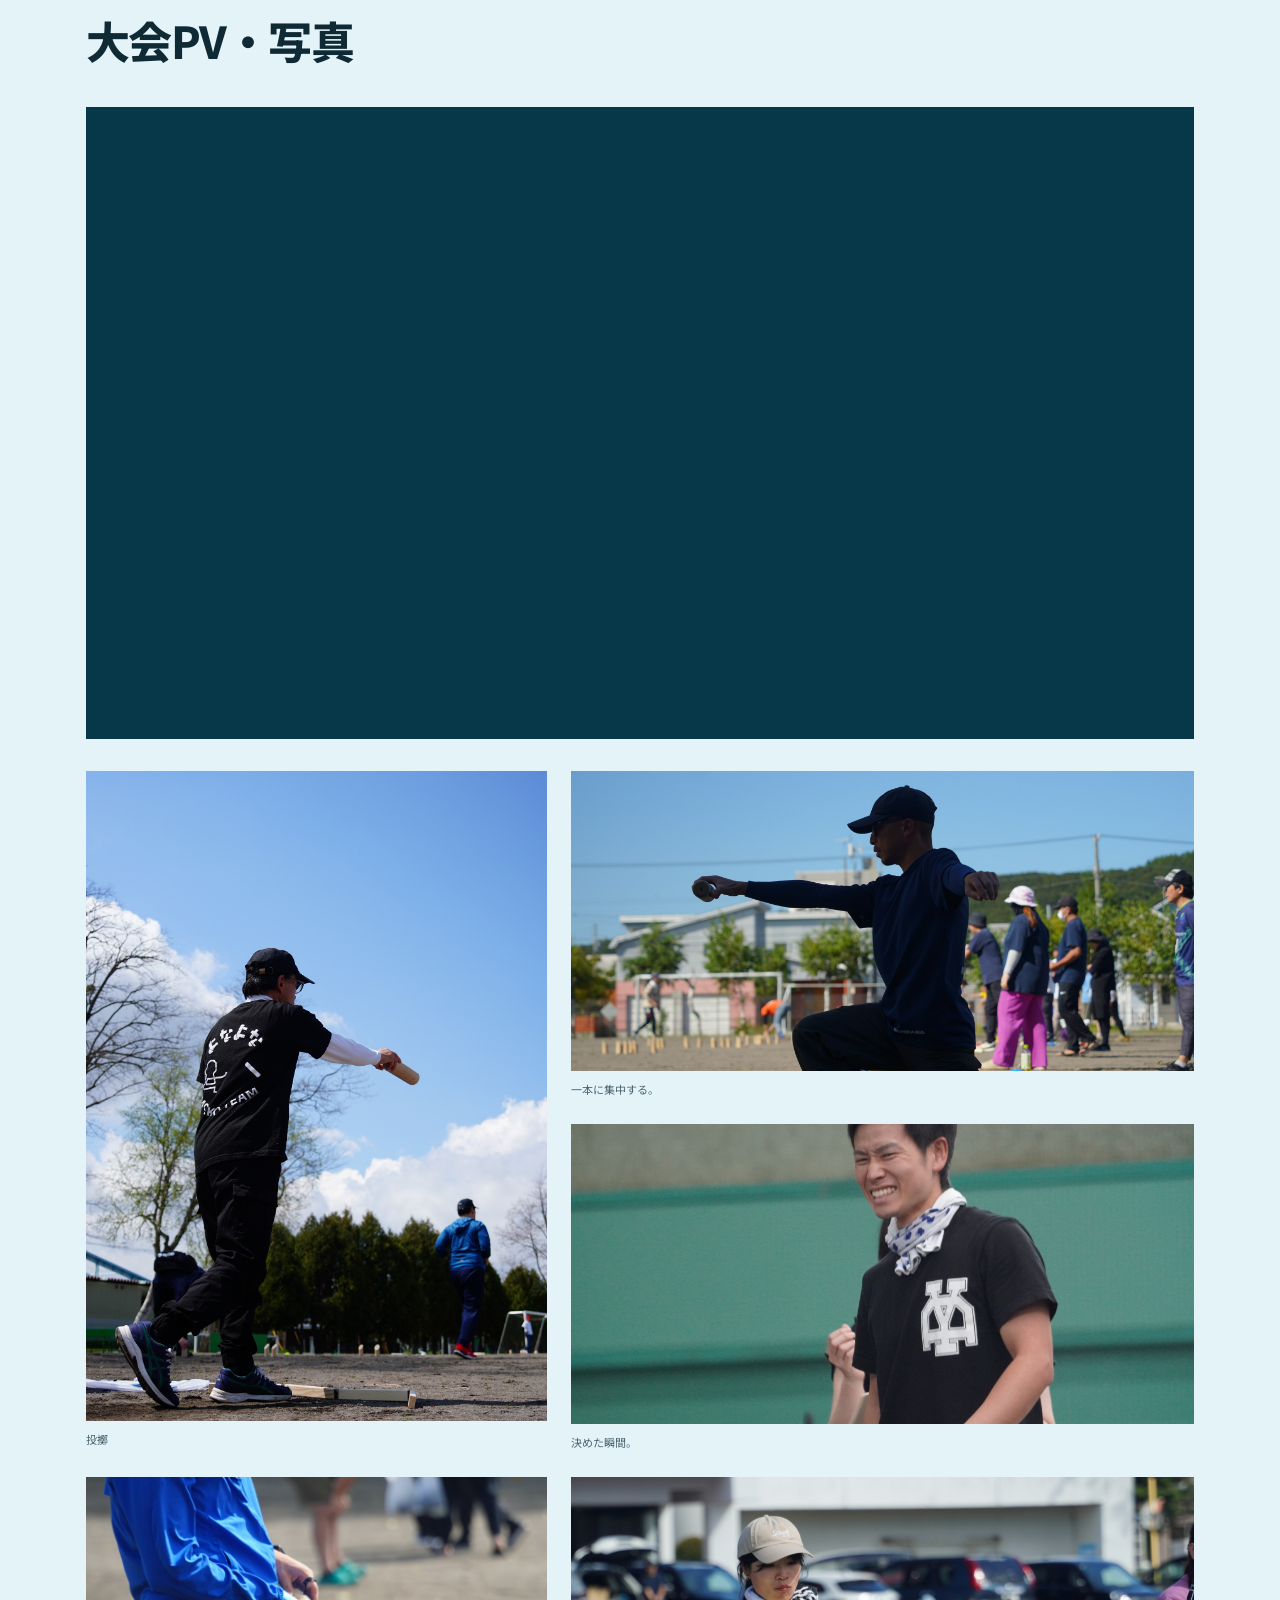
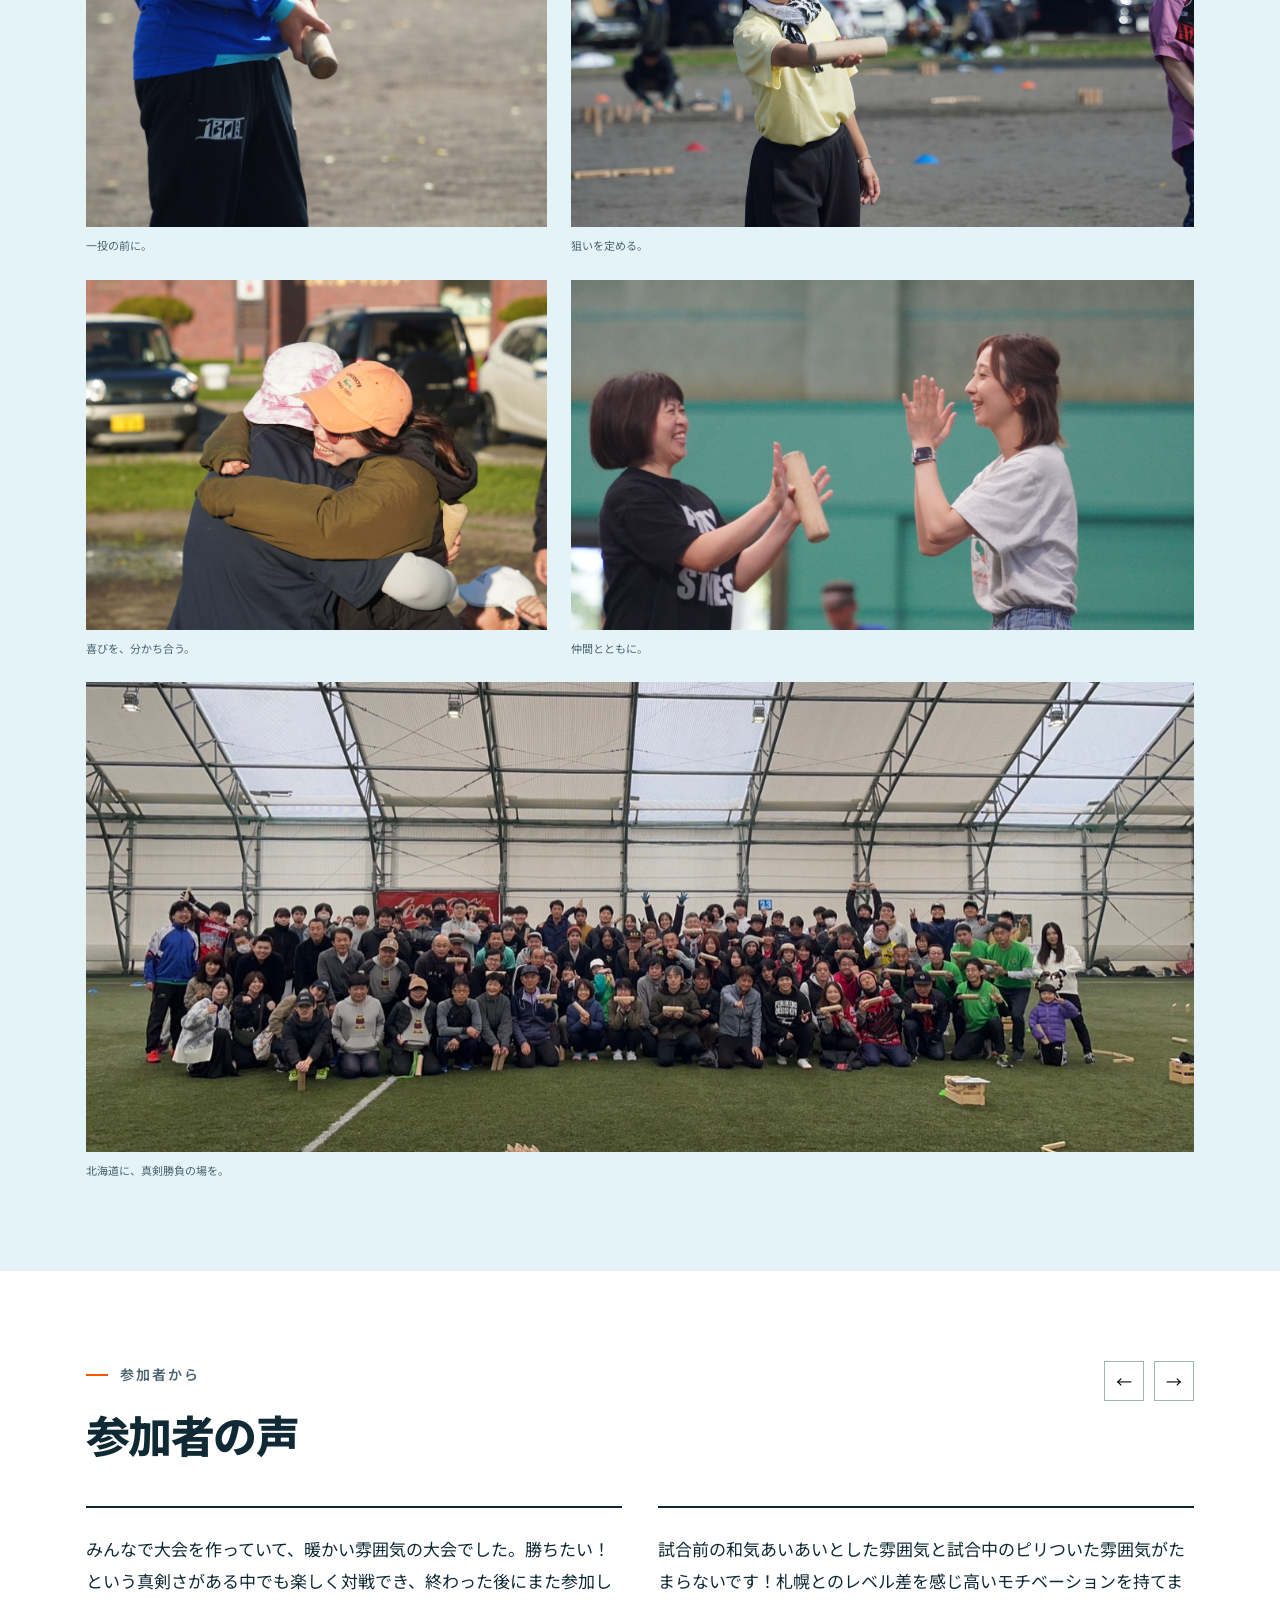
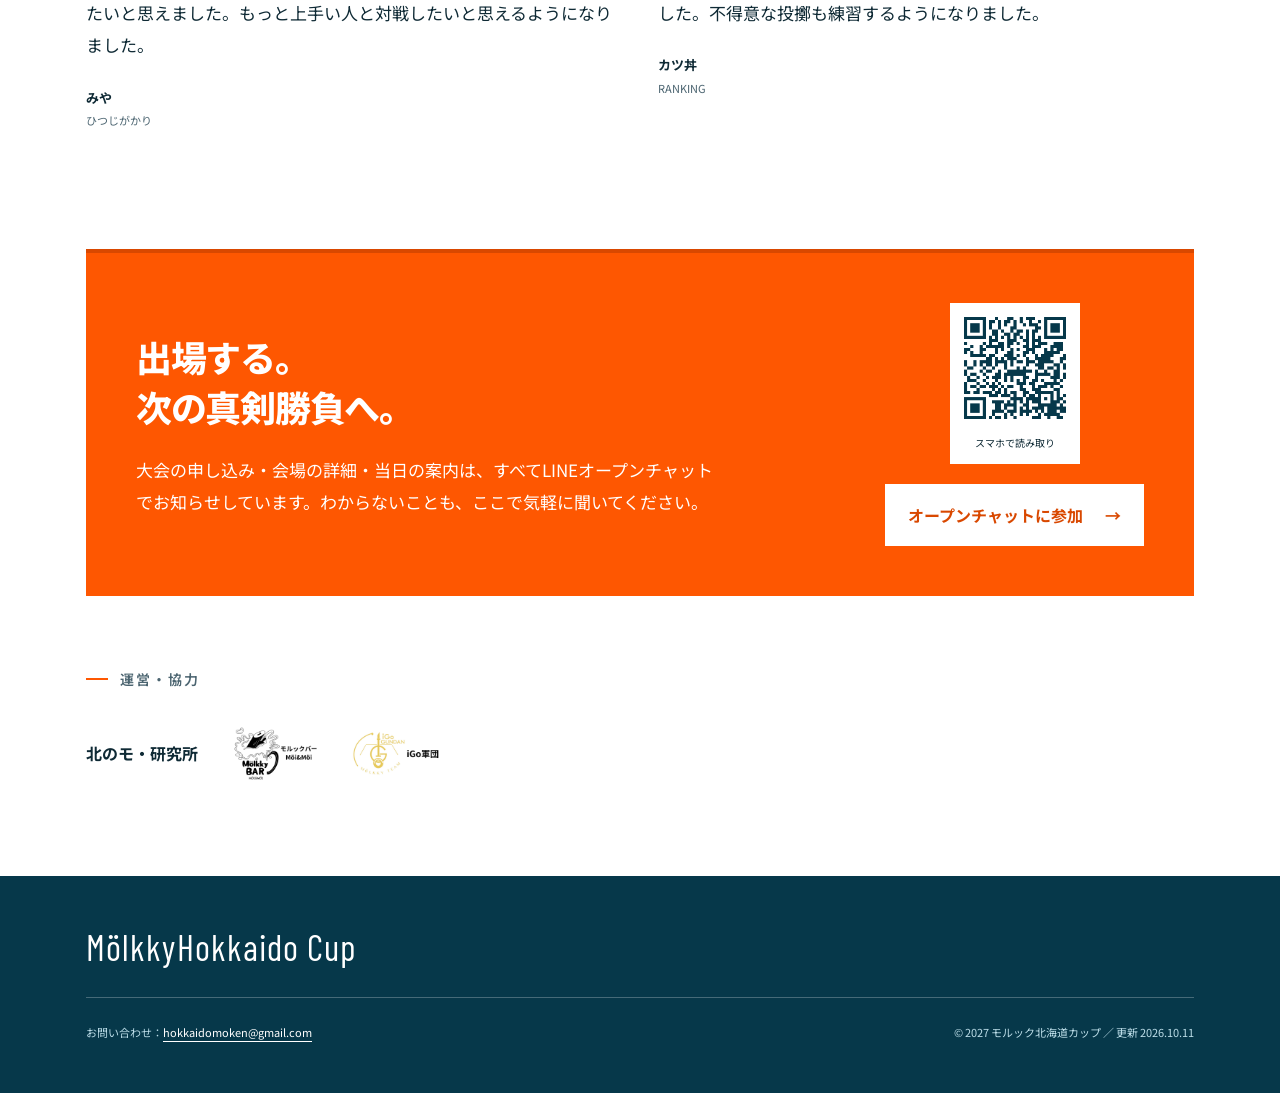
==== commit 00fd19c9: "Add player-selected competition and celebration photos" ====
--- a/index.html
+++ b/index.html
@@ -17,7 +17,7 @@
 <link rel="preconnect" href="https://fonts.googleapis.com">
 <link rel="preconnect" href="https://fonts.gstatic.com" crossorigin>
 <link href="https://fonts.googleapis.com/css2?family=Barlow+Condensed:wght@500;600;700;800&family=Noto+Sans+JP:wght@400;500;600;700;800;900&display=swap" rel="stylesheet">
-<link rel="stylesheet" href="design.css?v=20261011d">
+<link rel="stylesheet" href="design.css?v=20261011e">
 </head>
 <body>
 
@@ -66,7 +66,7 @@
         <p class="rv d2">参加条件はありません。はじめての大会でも、家族や友達と一緒でも大歓迎です。</p>
 
       </div>
-      <figure class="competition-photo"><img src="img/outdoor-release.jpg" alt="屋外コートで狙いを定める選手" loading="lazy"><figcaption>狙いを定める。一本を取りきる。</figcaption></figure>
+      <figure class="competition-photo"><img src="img/between-throws.jpg" alt="青空の下でモルック棒を抱え、考える選手" loading="lazy"><figcaption>次の一投を、考える。</figcaption></figure>
       </div>
     <div class="stats" id="stats"></div>
   </div>
@@ -146,8 +146,12 @@
     <div class="pv rv"><iframe id="pv" title="モルック北海道カップ PV" loading="lazy" allow="accelerometer; autoplay; clipboard-write; encrypted-media; gyroscope; picture-in-picture" allowfullscreen></iframe></div>
     <div class="mosaic">
       <figure class="m1"><img src="img/sky-throw.jpg" alt="青空の下で投擲する選手" loading="lazy"><figcaption>投擲</figcaption></figure>
-      <figure class="m2"><img src="img/outdoor-release.jpg" alt="狙いを定めて投擲する選手" loading="lazy"><figcaption>一本に集中する。</figcaption></figure>
+      <figure class="m2"><img src="img/low-throw.jpg" alt="低い姿勢から投擲する選手" loading="lazy"><figcaption>一本に集中する。</figcaption></figure>
       <figure class="m3"><img src="img/match-reaction.jpg" alt="投擲後に拳を握る選手" loading="lazy"><figcaption>決めた瞬間。</figcaption></figure>
+      <figure class="moment"><img src="img/grip.jpg" alt="投擲前にモルック棒を握る手元" loading="lazy"><figcaption>一投の前に。</figcaption></figure>
+      <figure class="moment"><img src="img/focused-throw.jpg" alt="モルック棒を構えて狙う選手" loading="lazy"><figcaption>狙いを定める。</figcaption></figure>
+      <figure class="moment" id="moments"><img src="img/celebration-hug.jpg" alt="笑顔で抱き合う選手たち" loading="lazy"><figcaption>喜びを、分かち合う。</figcaption></figure>
+      <figure class="moment"><img src="img/high-five.jpg" alt="笑顔でハイタッチする選手たち" loading="lazy"><figcaption>仲間とともに。</figcaption></figure>
       <figure class="m4"><img src="img/group.jpg" alt="大会会場に集まった参加者" loading="lazy"><figcaption>北海道に、真剣勝負の場を。</figcaption></figure>
     </div>
   </div>
@@ -219,9 +223,9 @@
     const fin = e.type === 'cl';
     const isNext = e === next;
     const days = Math.round((d - today) / 864e5);
-    const photos = {mini:'g5.jpg',point:'outdoor-release.jpg',team:'match-reaction.jpg',fes:'group.jpg',cl:'champion-2026.jpg'};
+    const photos = {mini:'g5.jpg',point:'outdoor-release.jpg',team:'team-smiles.jpg',fes:'team-celebration.jpg',cl:'champion-2026.jpg'};
     return `<article class="ev ${e.type} ${fin ? 'final' : ''} ${isNext ? 'next' : ''} rv">
-      <div class="event-photo"><img src="img/${({'#1':'outdoor-release.jpg','#2':'g1.jpg','#3':'outdoor-throw.jpg','#5':'sky-throw.jpg'})[e.no] || photos[e.type] || 'outdoor-release.jpg'}" alt="" loading="lazy"></div>
+      <div class="event-photo"><img src="img/${({'#1':'outdoor-release.jpg','#2':'high-five.jpg','#3':'side-throw.jpg','#5':'sunlit-throw.jpg'})[e.no] || photos[e.type] || 'outdoor-release.jpg'}" alt="" loading="lazy"></div>
       <div class="date"><div class="md">${d.getMonth()+1}.${d.getDate()}</div><div class="dow">${d.getFullYear()} ${DOW[d.getDay()]}</div></div>
       <div>
         ${isNext ? `<div class="nextbadge">NEXT <b>${days === 0 ? '今日！' : 'あと' + days + '日'}</b></div>` : ''}${fin ? '<span class="final-label">FINAL</span>' : ''}
--- a/design.css
+++ b/design.css
@@ -61,3 +61,5 @@
 /* Larger reading sizes and English event title */
 .hero h1.english-title{font-family:var(--en);font-size:clamp(80px,10vw,136px);line-height:.95;letter-spacing:-.025em;margin-top:28px}.hero h1.english-title span{font-size:.62em;letter-spacing:.035em}.hero-message{font-size:26px}.hero-name{font-size:18px}.brand{font-size:16px}.top nav a{font-size:14px}.btn{font-size:16px}.hero .btn{font-size:16px}.eyebrow{font-size:14px}.concept p,.sec-lead,.step p,.flow p,.faq .ans,.voice p,.join p{font-size:17px}.venue,.ev .venue,.ev li,.archive-match h3,.archive-match p,.archive-links a,.hof-list .row,.road-cta p{font-size:15px}.ev .title{font-size:19px}.countdown .nm{font-size:18px}.next-link{font-size:15px}.faq summary{font-size:18px}.stat .l{font-size:14px}
 @media(max-width:760px){.brand{font-size:13px}.top nav a.pill{font-size:13px}.hero h1.english-title{font-size:clamp(55px,14vw,94px);line-height:1;margin-top:24px;white-space:nowrap}.hero h1.english-title span{font-size:.68em}.hero-name{font-size:14px}.hero-message{font-size:20px}.hero .btn{font-size:14px;padding:15px 20px}.concept p,.sec-lead,.step p,.flow p,.faq .ans,.voice p,.join p{font-size:16px}.ev .venue,.ev li,.archive-match h3,.archive-match p,.archive-links a,.hof-list .row,.road-cta p{font-size:14px}.ev .title{font-size:18px}.countdown .nm{font-size:15px}.next-link{font-size:14px}.faq summary{font-size:16px}.stat .l{font-size:12px}.eyebrow{font-size:13px}}
+
+.competition-photo img{object-position:65% center}.mosaic .m2 img{object-position:center 60%}.mosaic .moment img{height:350px;object-position:center}.mosaic .moment:nth-of-type(4) img{object-position:40% center}@media(max-width:760px){.mosaic .moment img{height:auto;aspect-ratio:3/2}.mosaic .m2 img{aspect-ratio:3/2}.competition-photo img{aspect-ratio:3/2}}
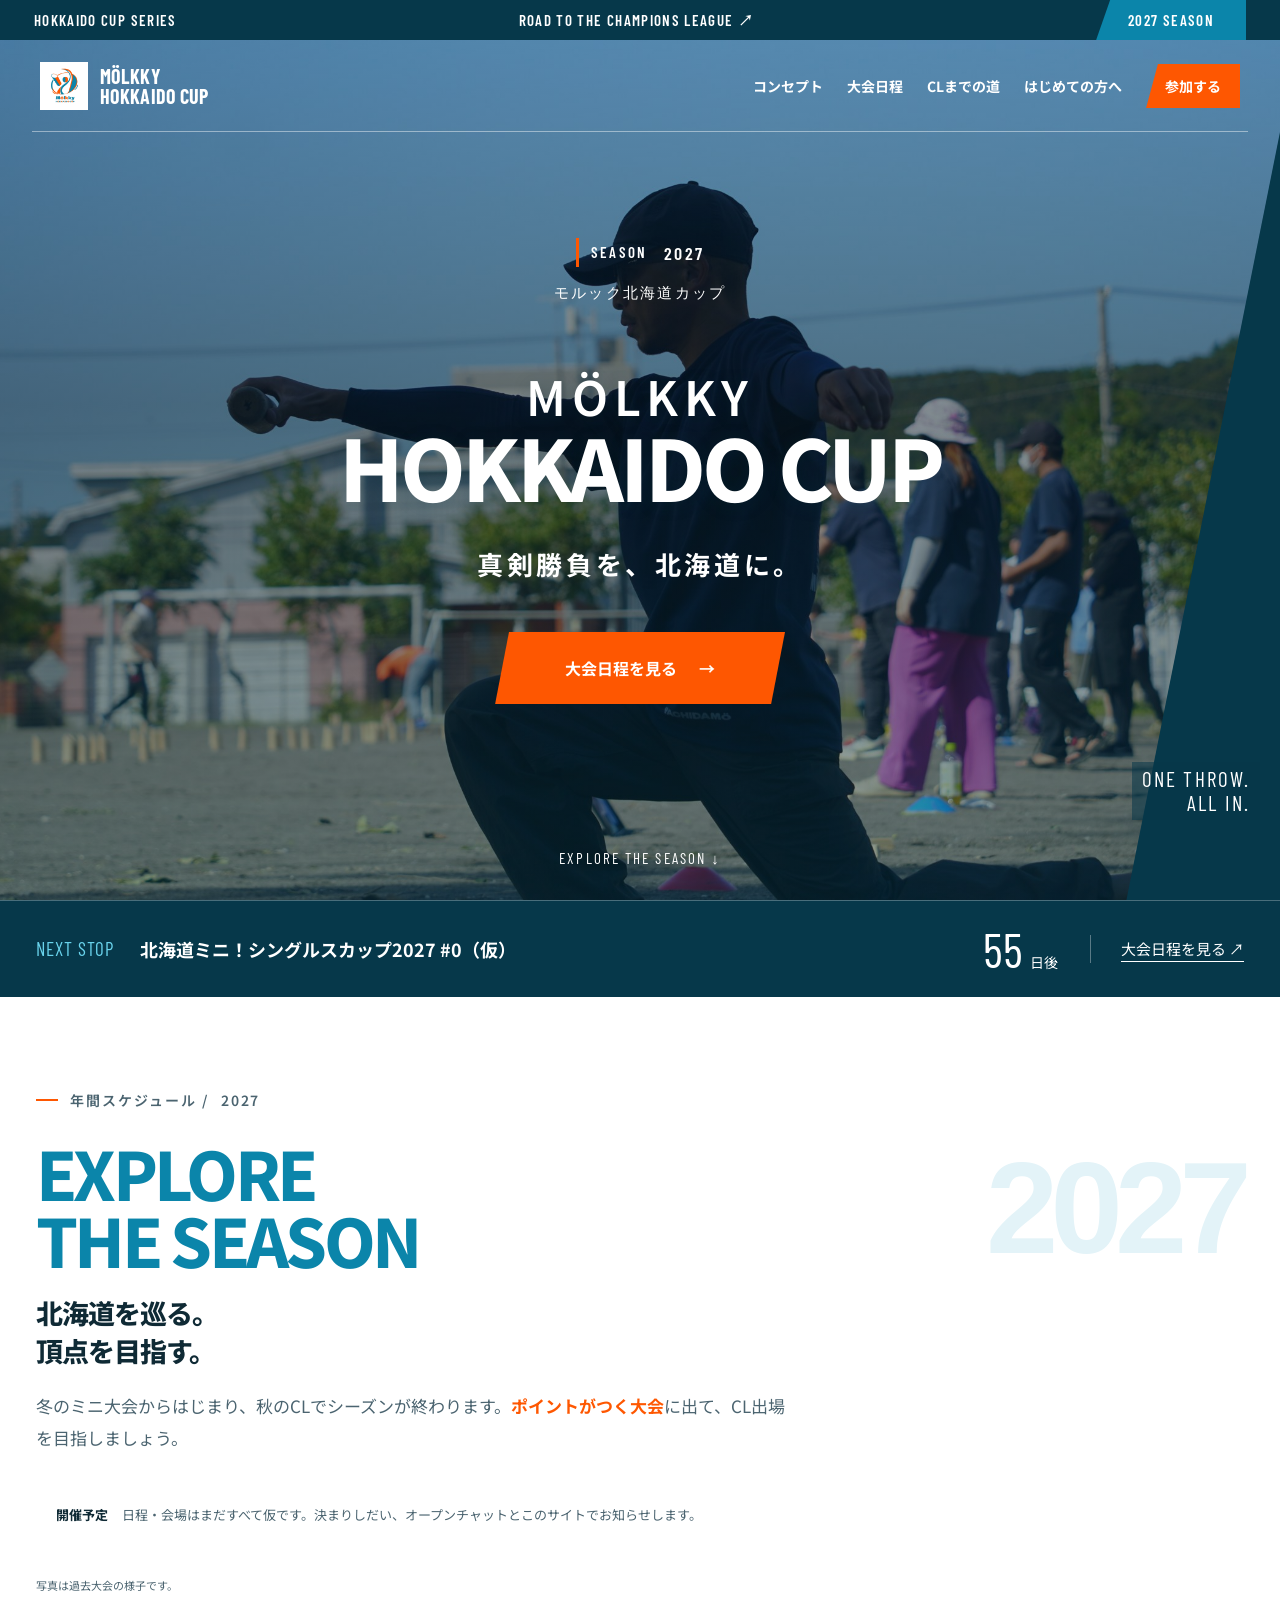
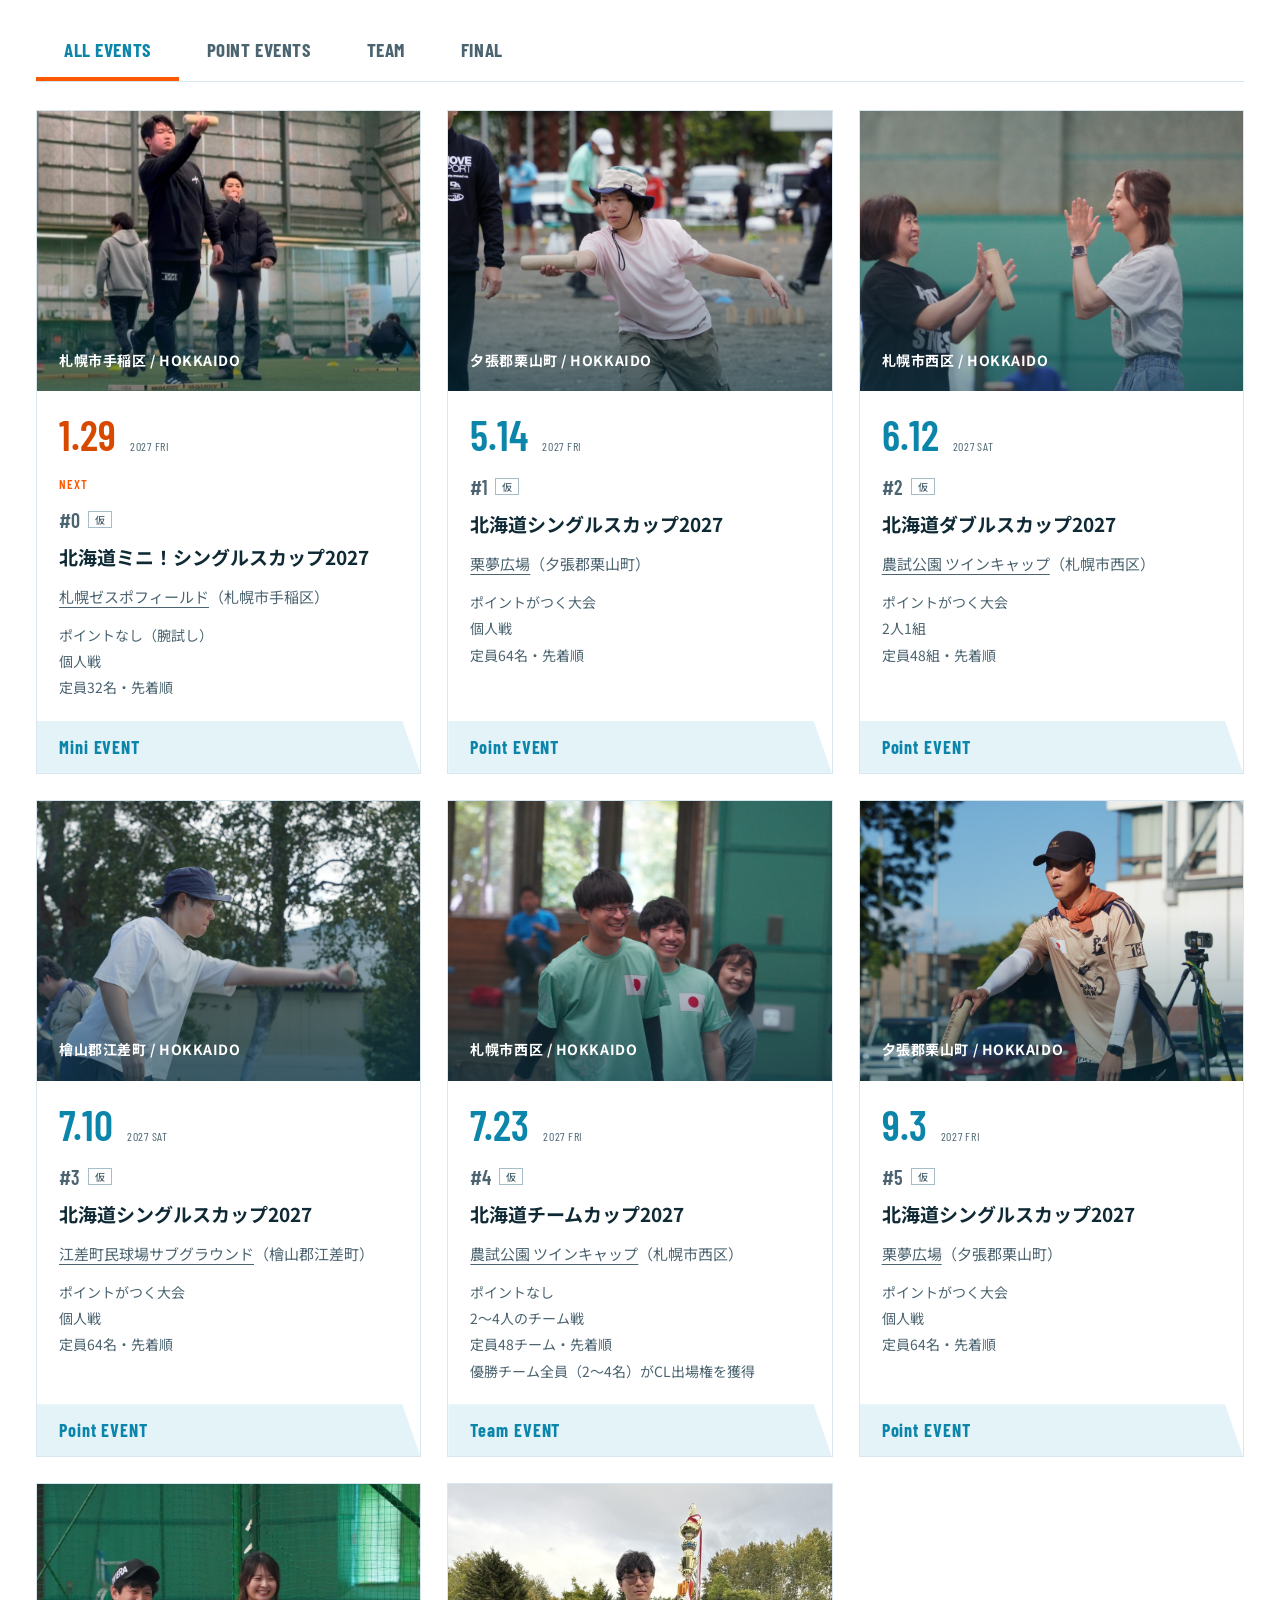
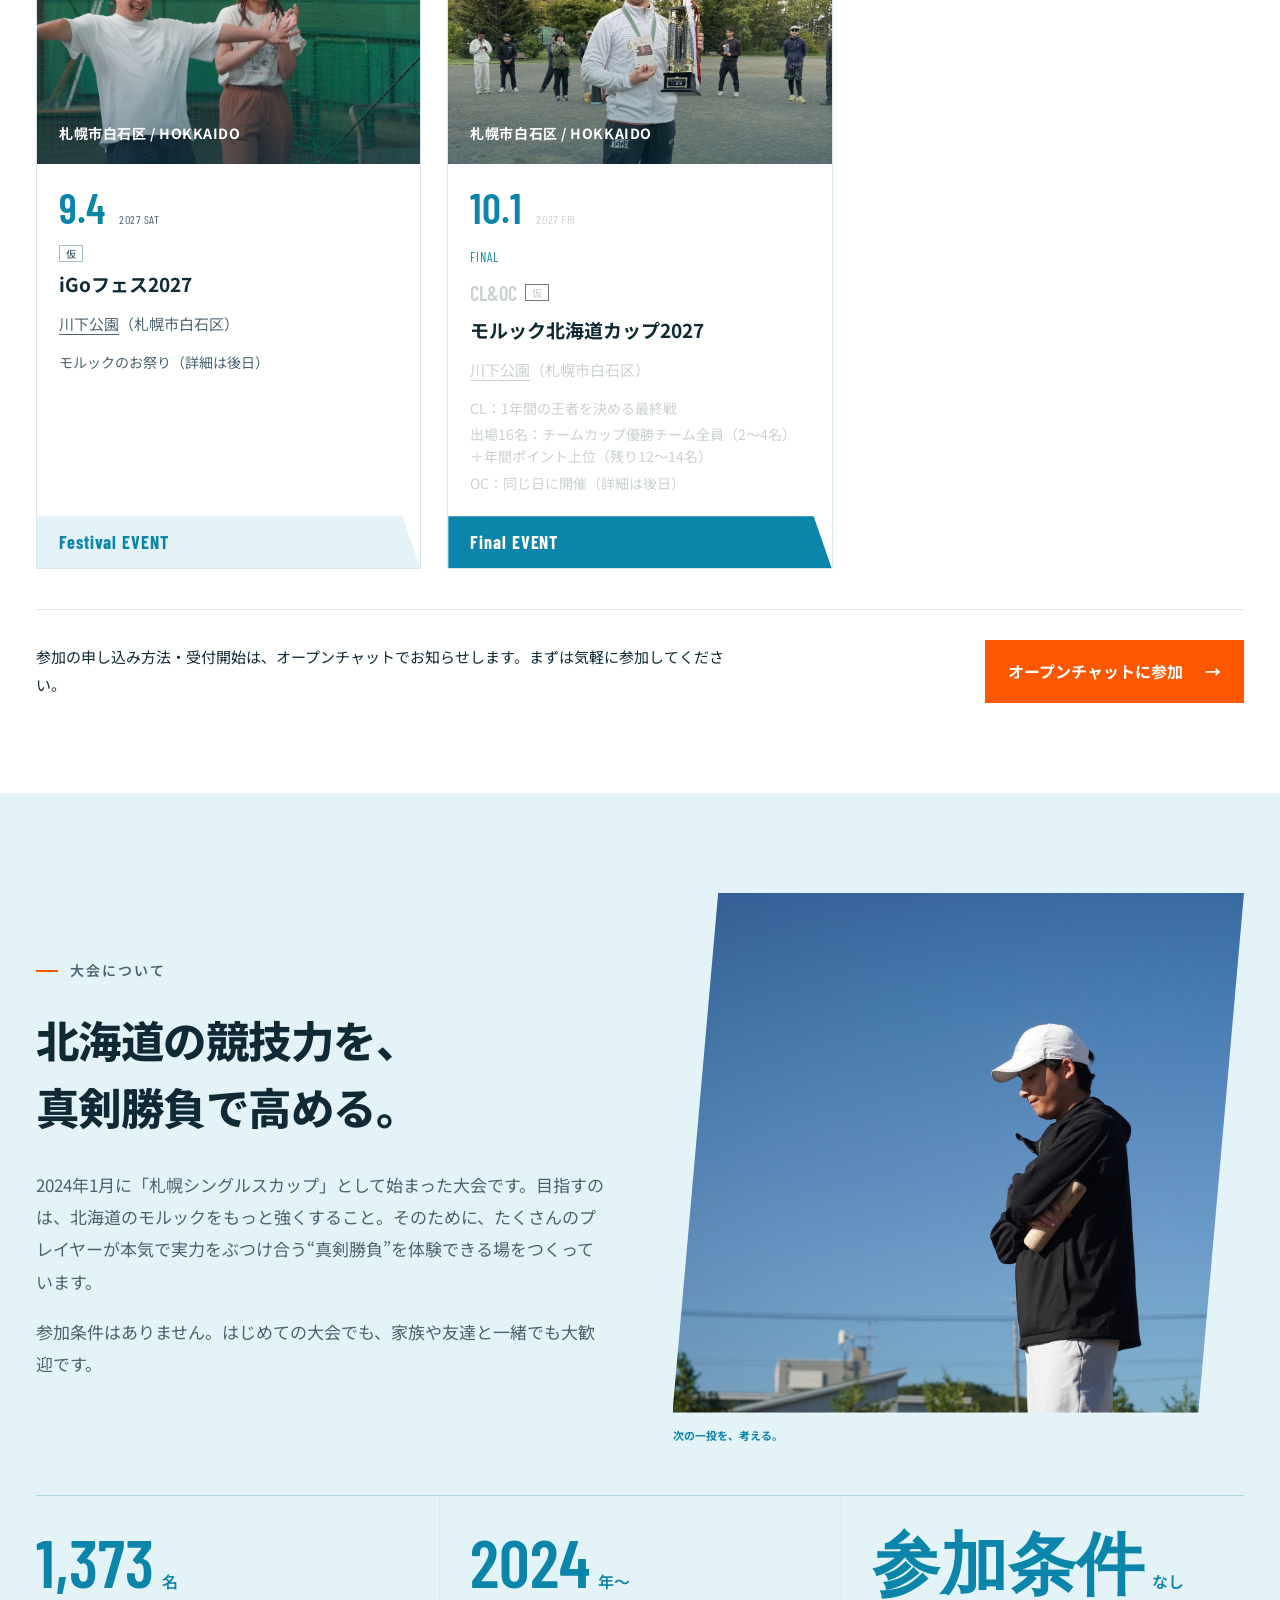
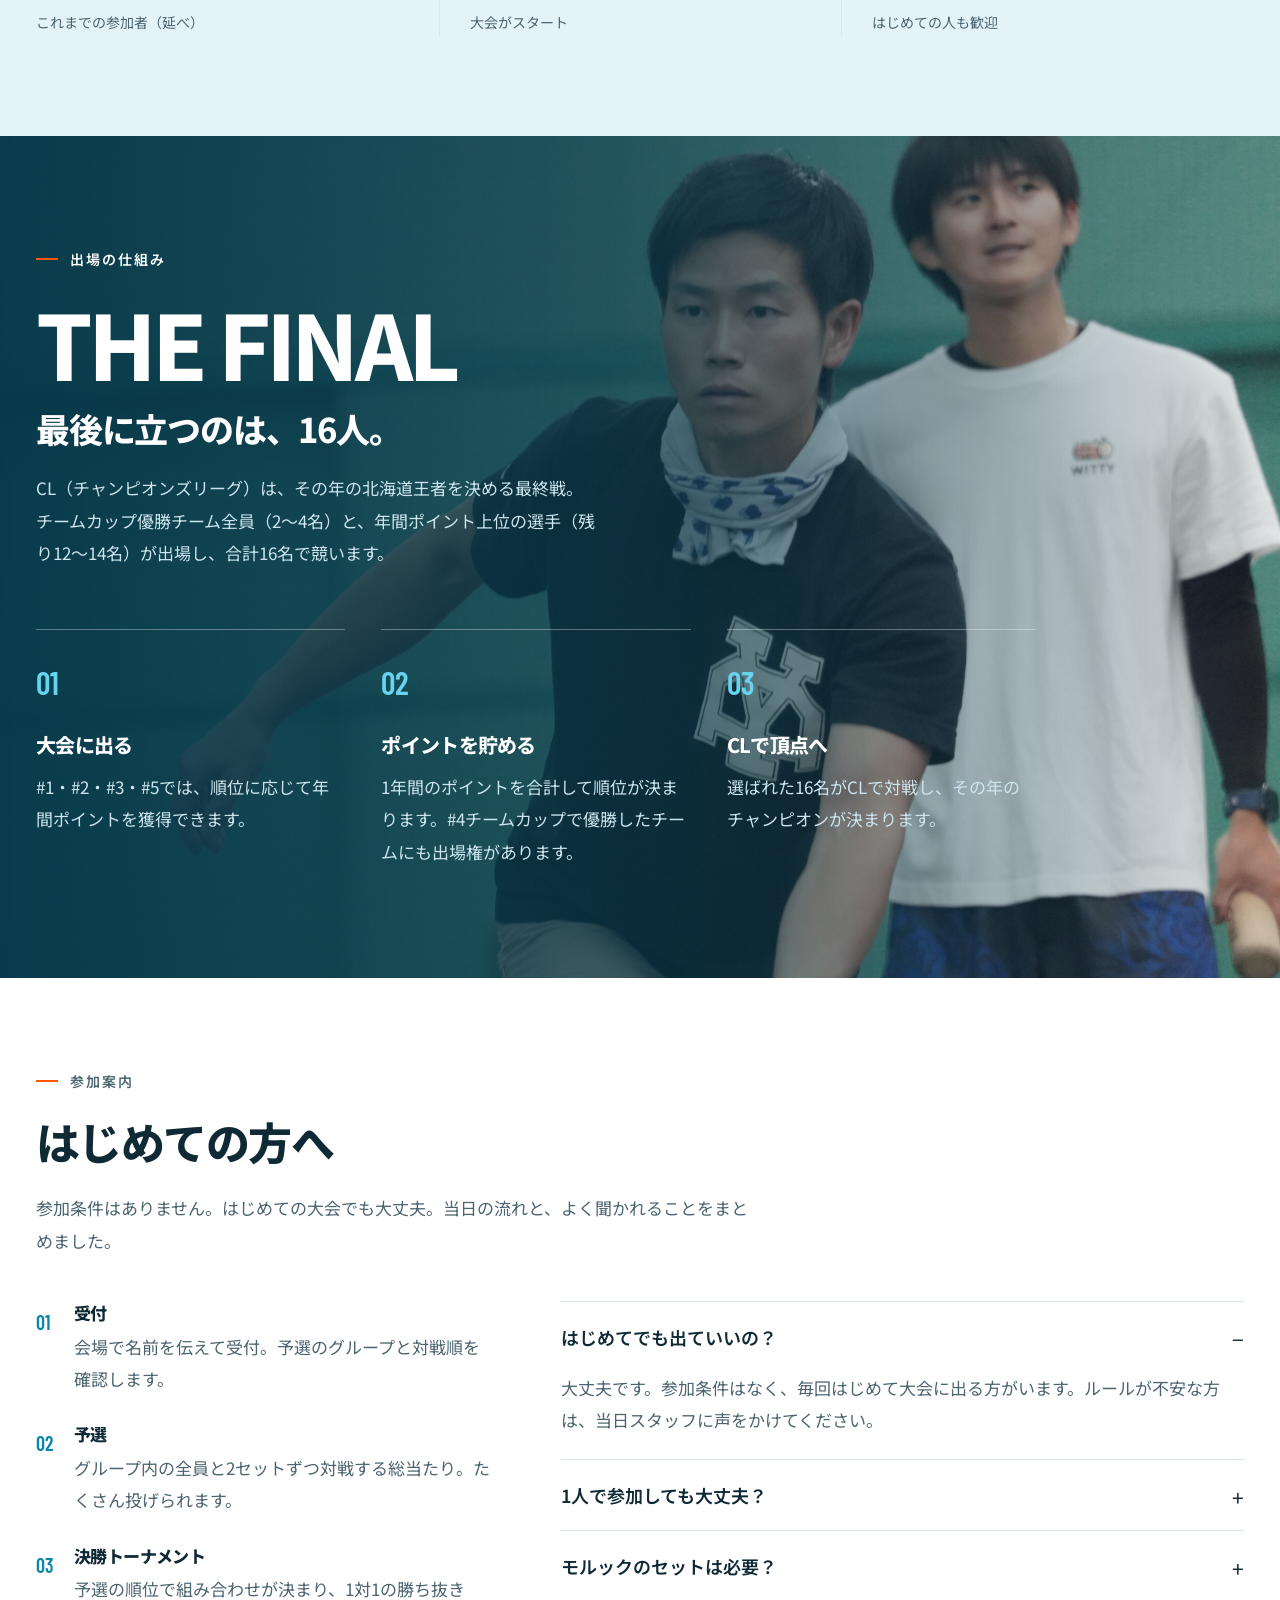
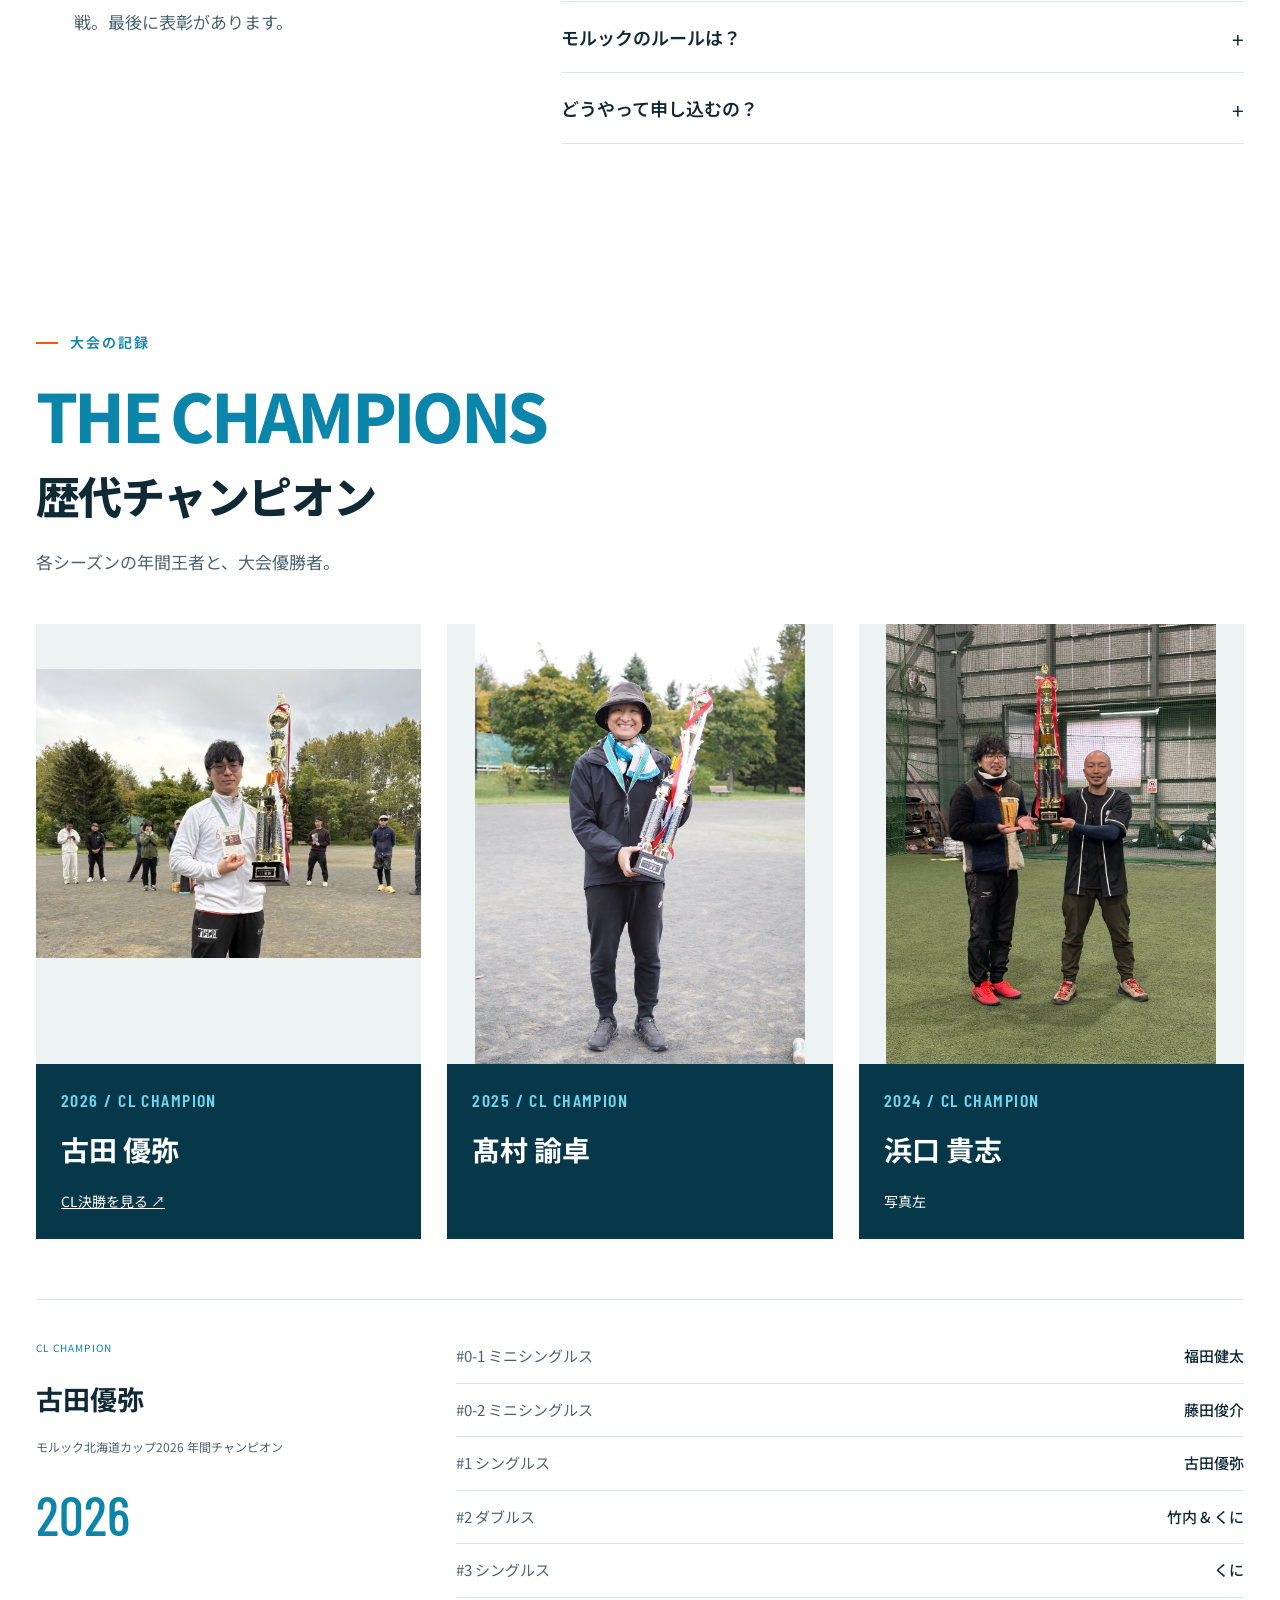
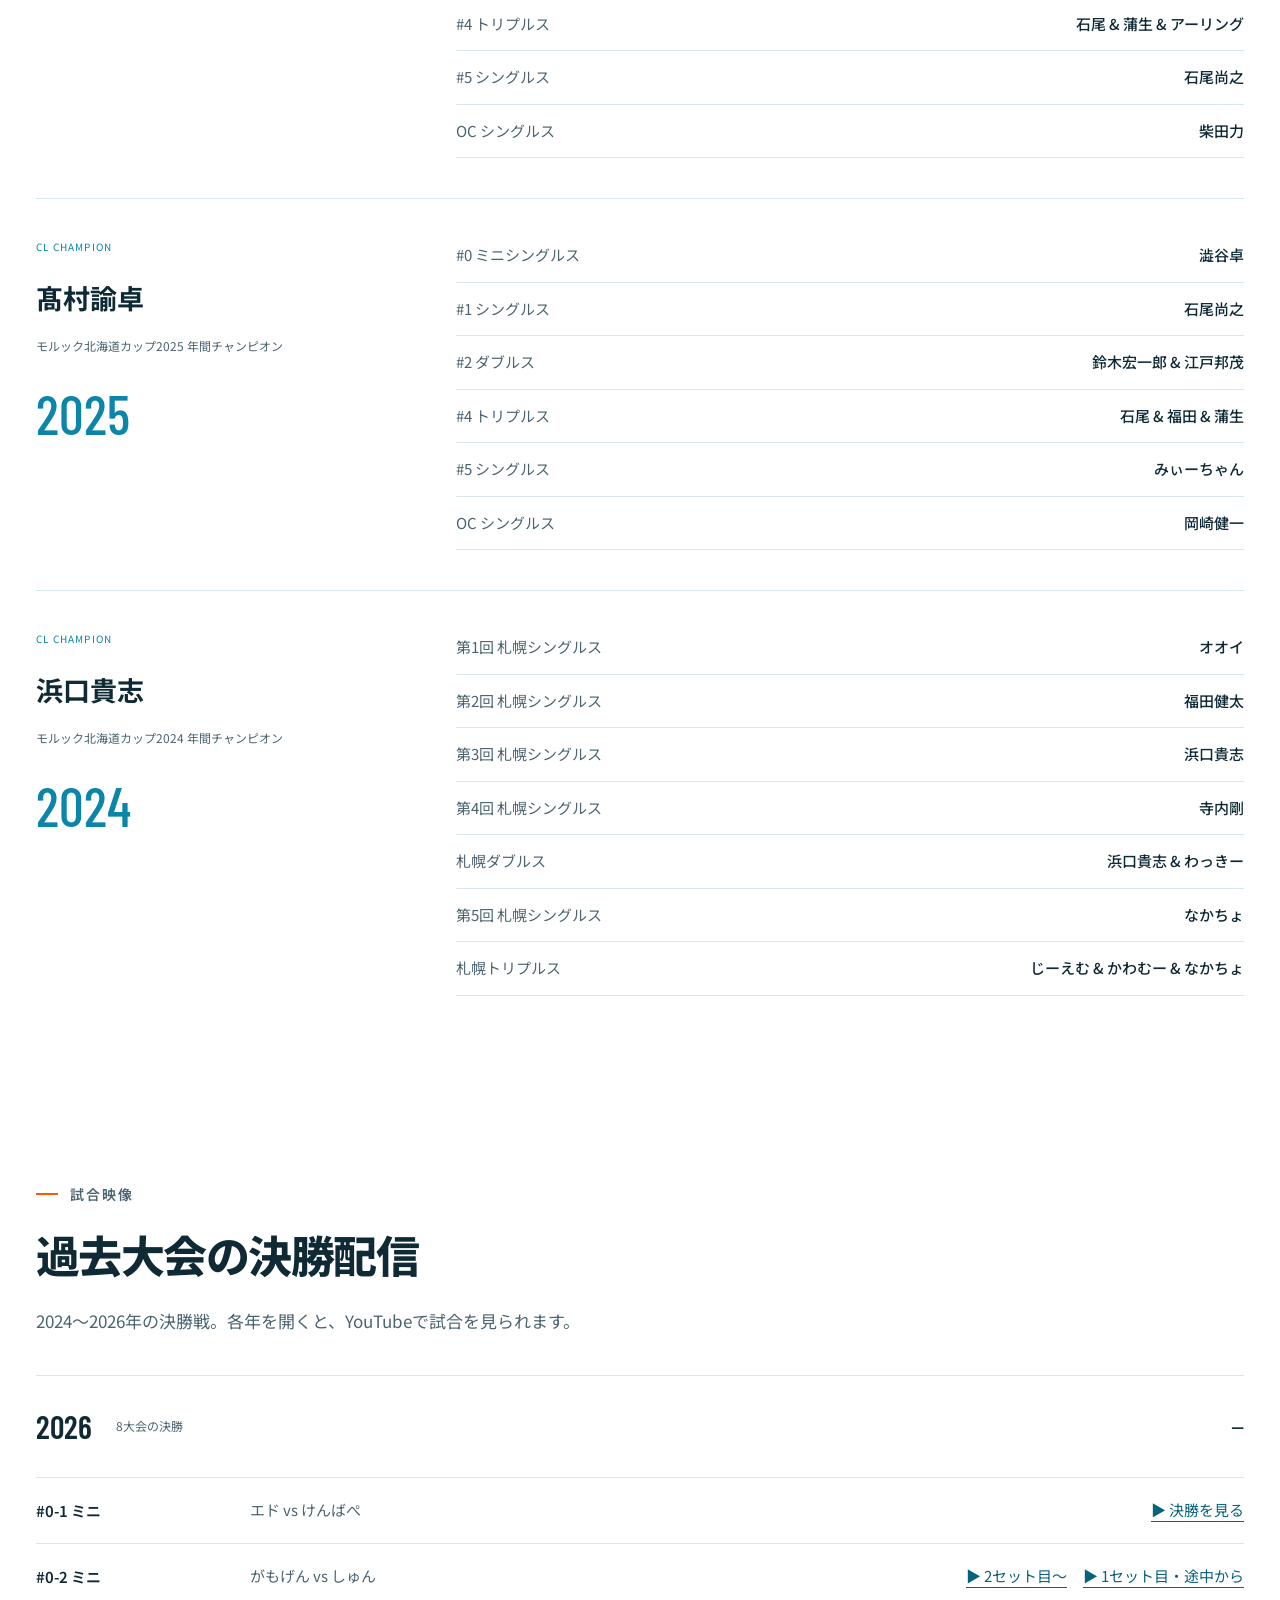
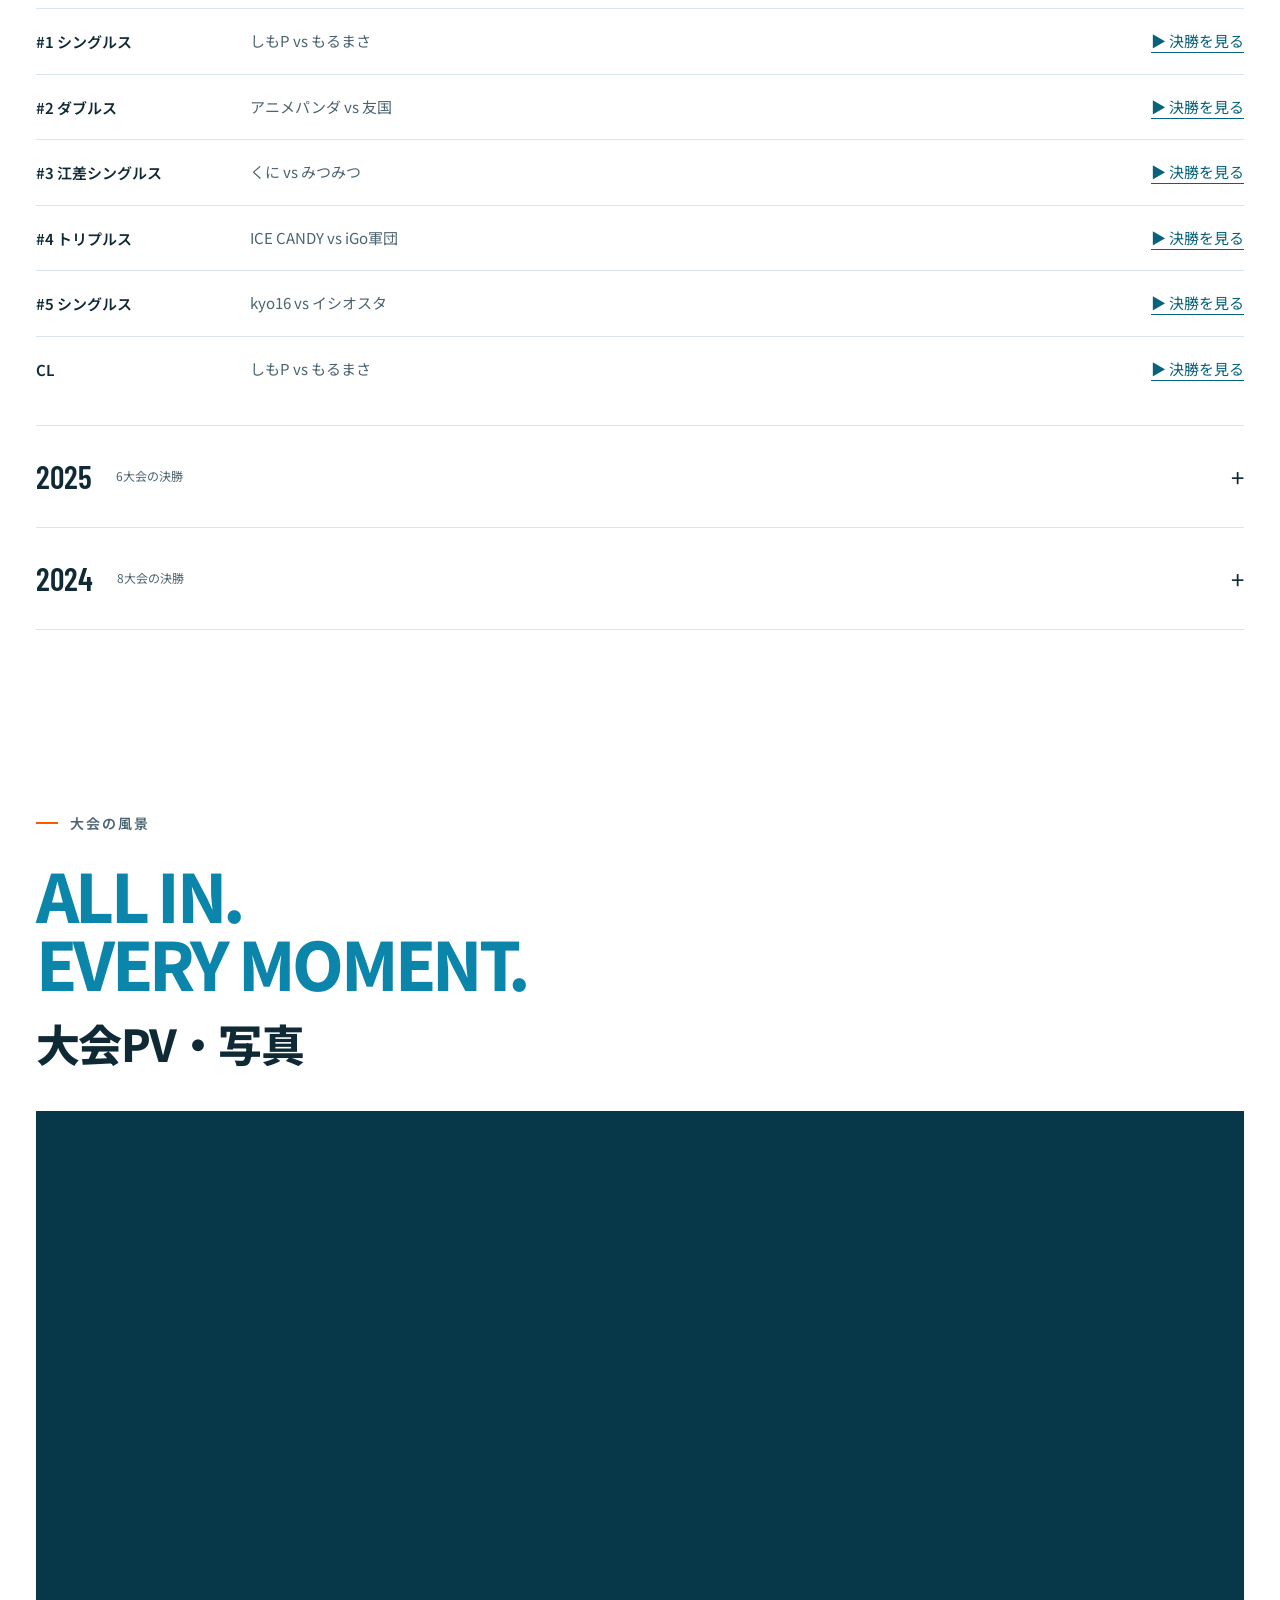
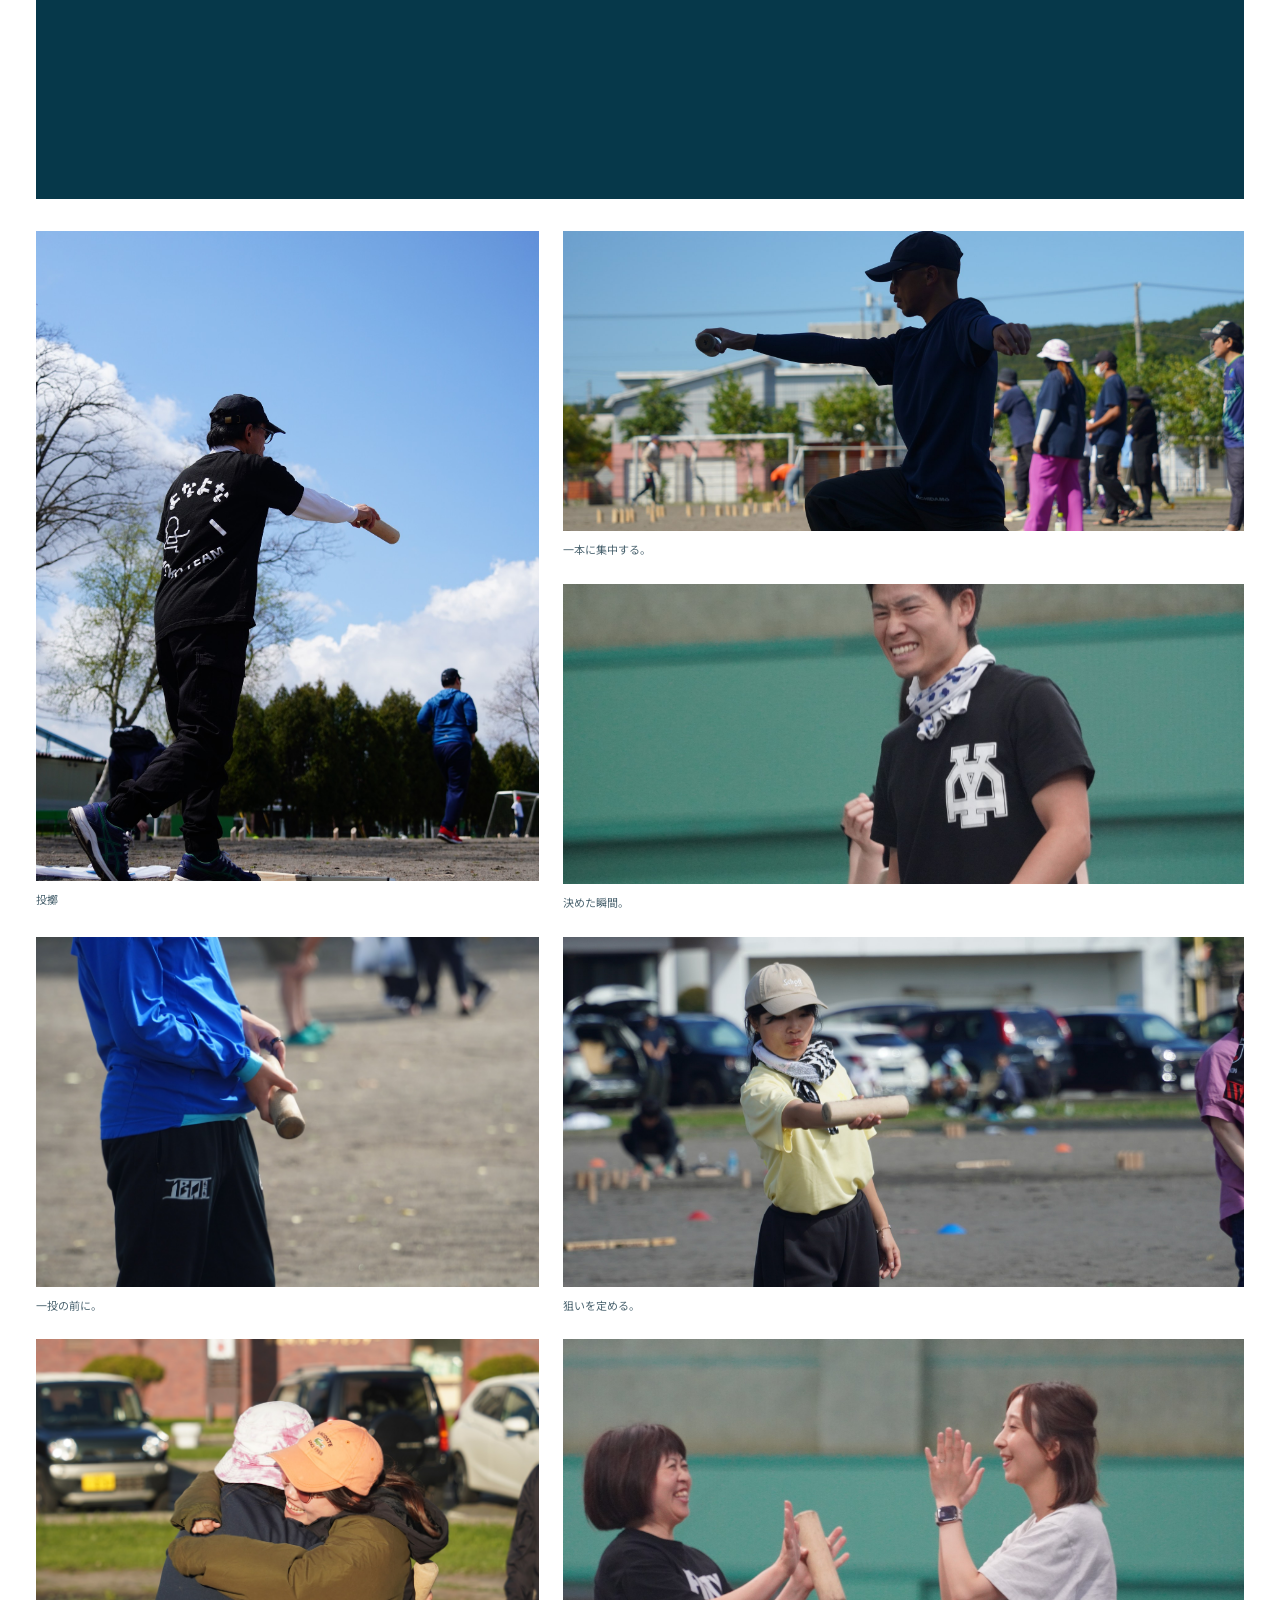
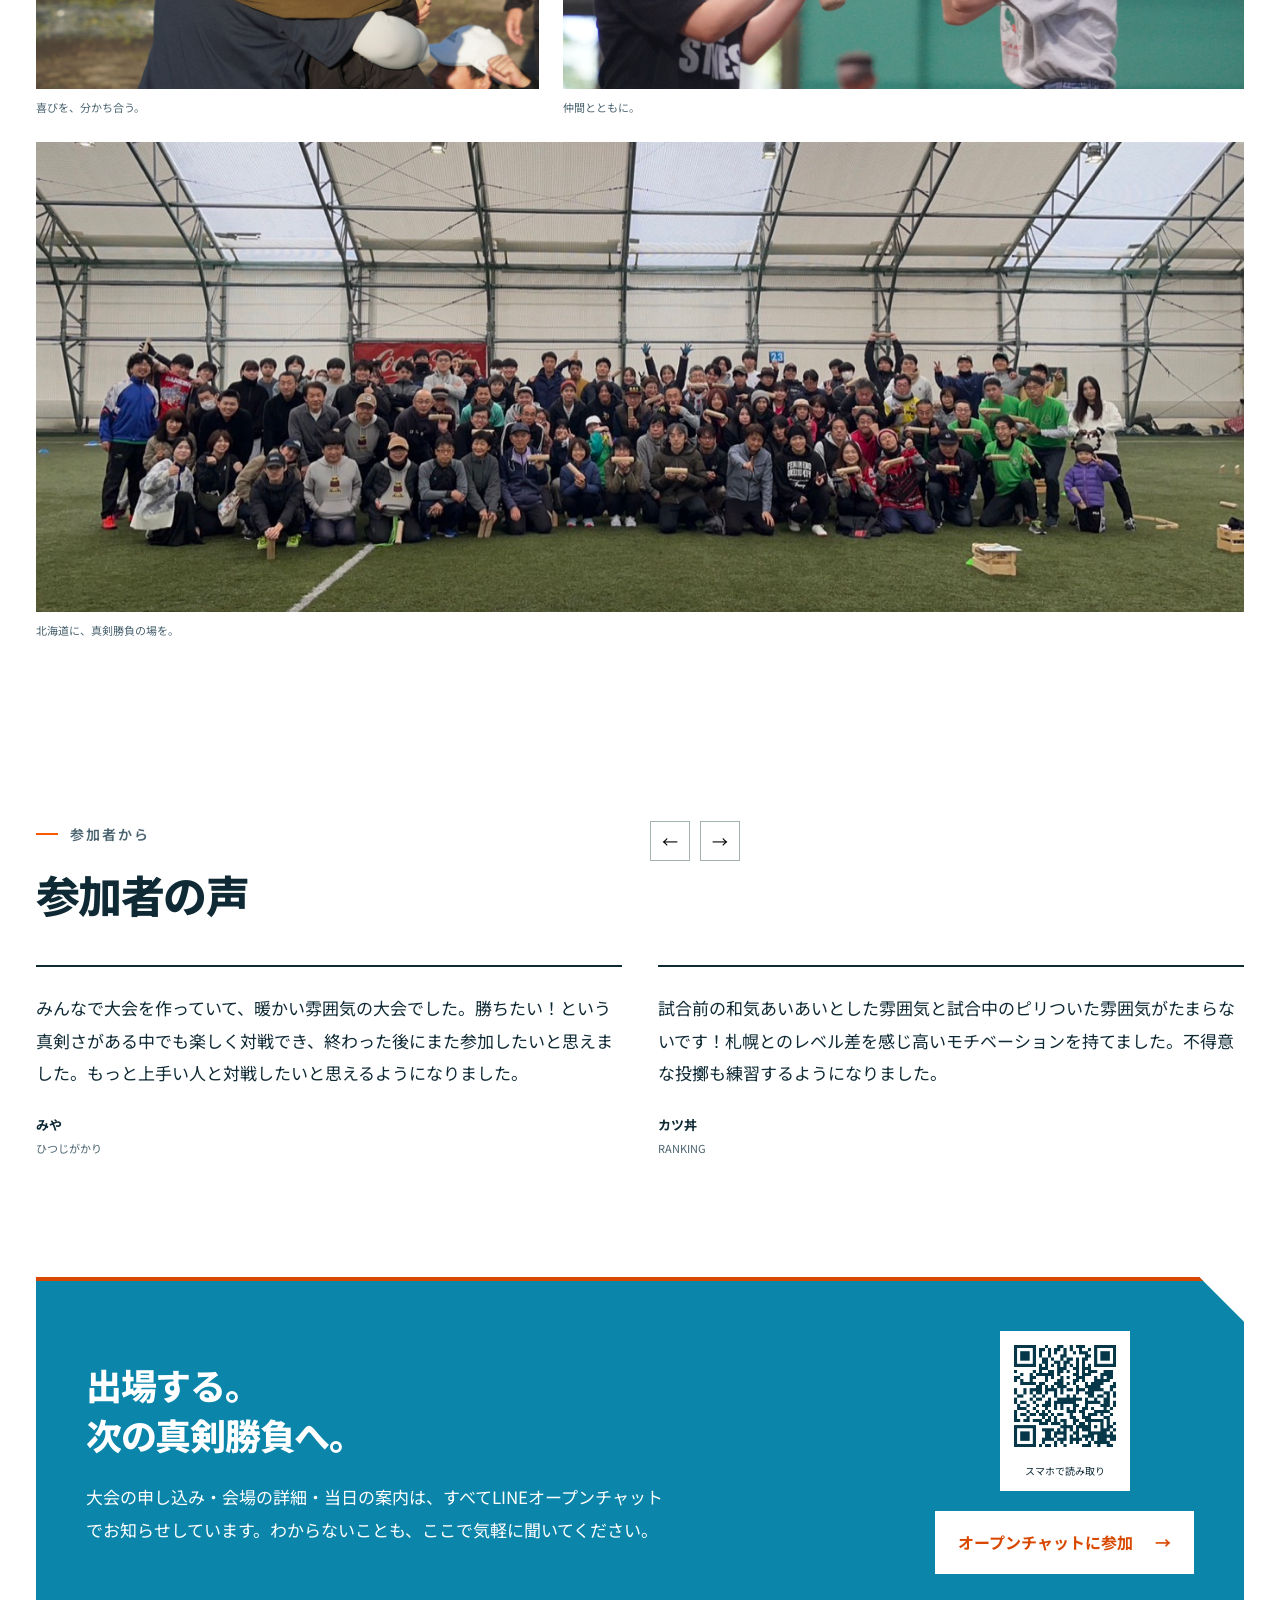
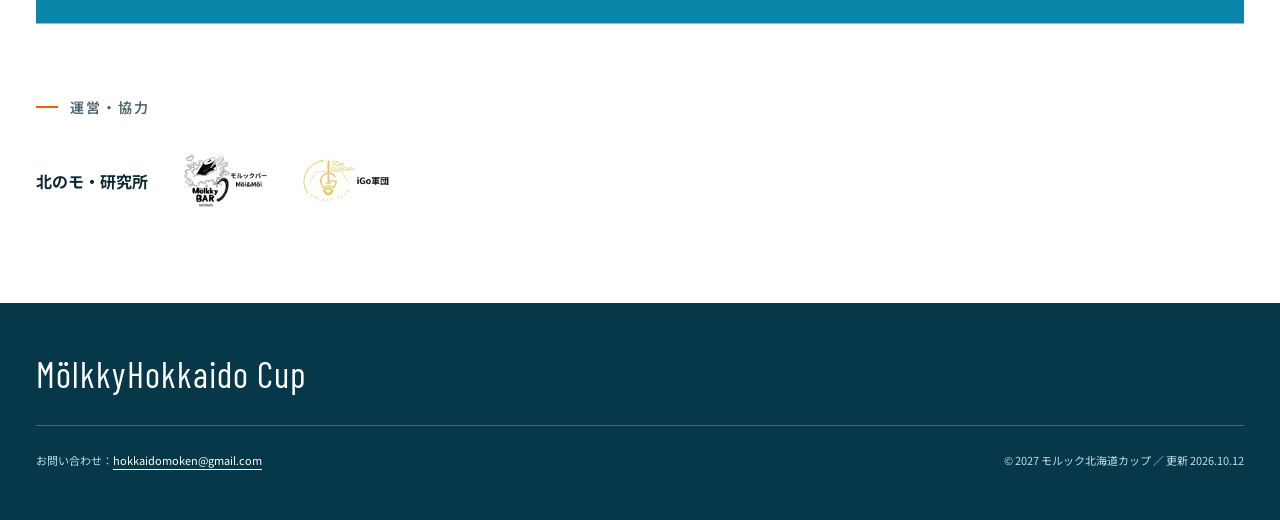
==== commit 0d36110a: "Bring the tournament series design closer to UTMB" ====
--- a/index.html
+++ b/index.html
@@ -17,12 +17,14 @@
 <link rel="preconnect" href="https://fonts.googleapis.com">
 <link rel="preconnect" href="https://fonts.gstatic.com" crossorigin>
 <link href="https://fonts.googleapis.com/css2?family=Barlow+Condensed:wght@500;600;700;800&family=Noto+Sans+JP:wght@400;500;600;700;800;900&display=swap" rel="stylesheet">
-<link rel="stylesheet" href="design.css?v=20261011e">
+<link rel="stylesheet" href="design.css?v=20261012a">
+<link rel="stylesheet" href="series.css?v=20261012a">
 </head>
 <body>
 
+<div class="series-bar"><span>HOKKAIDO CUP SERIES</span><a href="#system">ROAD TO THE CHAMPIONS LEAGUE ↗</a><span>2027 SEASON</span></div>
 <header class="top" id="top">
-  <a class="brand" href="#"><img src="img/logo.png" alt=""><span>モルック北海道カップ</span></a>
+  <a class="brand" href="#"><img src="img/logo.png" alt=""><span>MÖLKKY<br>HOKKAIDO CUP</span></a>
   <nav>
     <a href="#concept">コンセプト</a>
     <a href="#schedule">大会日程</a>
@@ -50,11 +52,30 @@
       </div>
     </div>
   </div>
-  <div class="hero-caption">HOKKAIDO / 一投に、すべてを。</div>
+  <div class="hero-caption">ONE THROW.<br>ALL IN.</div><a class="hero-scroll" href="#schedule">EXPLORE THE SEASON ↓</a>
 
 </div>
 
 <div class="next-race"><div class="wrap"><div class="countdown" id="countdown" hidden></div><a class="next-link" href="#schedule">大会日程を見る ↗</a></div></div>
+
+<section class="road" id="schedule">
+  <div class="wrap">
+    <div class="road-head">
+      <div>
+        <div class="eyebrow rv">年間スケジュール / <span id="yr2"></span></div>
+        <div class="display-label">EXPLORE<br>THE SEASON<span class="season-index">2027</span></div><h2 class="sec-title rv d1">北海道を巡る。<br>頂点を目指す。</h2>
+        <p class="sec-lead rv d2">冬のミニ大会からはじまり、秋のCLでシーズンが終わります。<b class="o">ポイントがつく大会</b>に出て、CL出場を目指しましょう。</p>
+      </div>
+    </div>
+    <div class="notice rv"><i>開催予定</i><span id="note"></span></div>
+    <p class="photo-note">写真は過去大会の様子です。</p>
+    <div class="event-filters" aria-label="大会の種類"><button type="button" class="active" data-filter="all" aria-pressed="true">ALL EVENTS</button><button type="button" data-filter="points" aria-pressed="false">POINT EVENTS</button><button type="button" data-filter="team" aria-pressed="false">TEAM</button><button type="button" data-filter="cl" aria-pressed="false">FINAL</button></div><div class="timeline" id="events"></div>
+    <div class="road-cta rv">
+      <p>参加の申し込み方法・受付開始は、オープンチャットでお知らせします。まずは気軽に参加してください。</p>
+      <a class="btn or oc" target="_blank" rel="noopener">オープンチャットに参加 <span class="arw">→</span></a>
+    </div>
+  </div>
+</section>
 
 <section class="concept" id="concept">
   <div class="wrap">
@@ -69,25 +90,6 @@
       <figure class="competition-photo"><img src="img/between-throws.jpg" alt="青空の下でモルック棒を抱え、考える選手" loading="lazy"><figcaption>次の一投を、考える。</figcaption></figure>
       </div>
     <div class="stats" id="stats"></div>
-  </div>
-</section>
-
-<section class="road" id="schedule">
-  <div class="wrap">
-    <div class="road-head">
-      <div>
-        <div class="eyebrow rv">年間スケジュール / <span id="yr2"></span></div>
-        <div class="display-label">THE SEASON</div><h2 class="sec-title rv d1">北海道を巡る。<br>頂点を目指す。</h2>
-        <p class="sec-lead rv d2">冬のミニ大会からはじまり、秋のCLでシーズンが終わります。<b class="o">ポイントがつく大会</b>に出て、CL出場を目指しましょう。</p>
-      </div>
-    </div>
-    <div class="notice rv"><i>開催予定</i><span id="note"></span></div>
-    <p class="photo-note">写真は過去大会の様子です。</p>
-    <div class="timeline" id="events"></div>
-    <div class="road-cta rv">
-      <p>参加の申し込み方法・受付開始は、オープンチャットでお知らせします。まずは気軽に参加してください。</p>
-      <a class="btn or oc" target="_blank" rel="noopener">オープンチャットに参加 <span class="arw">→</span></a>
-    </div>
   </div>
 </section>
 
@@ -120,12 +122,13 @@
 <section class="hof" id="hof">
   <div class="wrap">
     <div class="eyebrow rv">大会の記録</div>
-    <h2 class="sec-title rv d1">歴代チャンピオン</h2>
+    <div class="display-label">THE CHAMPIONS</div><h2 class="sec-title rv d1">歴代チャンピオン</h2>
     <p class="sec-lead rv d2">各シーズンの年間王者と、大会優勝者。</p>
-    <figure class="champion-feature">
-      <img src="img/champion-2026.jpg" alt="2026年CL優勝トロフィーを持つ古田優弥" loading="lazy">
-      <figcaption><span>2026 年間チャンピオン</span><strong>古田 優弥</strong><a href="https://www.youtube.com/watch?v=ecBjNCgyaY4" target="_blank" rel="noopener">CL決勝を見る ↗</a></figcaption>
-    </figure>
+    <div class="champions-grid">
+      <figure><img src="img/champion-2026.jpg" alt="2026年間王者・古田優弥" loading="lazy"><figcaption><span>2026 / CL CHAMPION</span><strong>古田 優弥</strong><a href="https://www.youtube.com/watch?v=ecBjNCgyaY4" target="_blank" rel="noopener">CL決勝を見る ↗</a></figcaption></figure>
+      <figure><img src="img/champion-2025.jpg" alt="トロフィーを持つ2025年間王者・髙村諭卓" loading="lazy"><figcaption><span>2025 / CL CHAMPION</span><strong>髙村 諭卓</strong></figcaption></figure>
+      <figure><img src="img/champion-2024.jpg" alt="写真左が2024年間王者・浜口貴志" loading="lazy"><figcaption><span>2024 / CL CHAMPION</span><strong>浜口 貴志</strong><small>写真左</small></figcaption></figure>
+    </div>
     <div id="hofList"></div>
   </div>
 </section>
@@ -142,7 +145,7 @@
 <section class="gallery-sec">
   <div class="wrap">
     <div class="eyebrow rv">大会の風景</div>
-    <h2 class="sec-title rv d1">大会PV・写真</h2>
+    <div class="display-label">ALL IN.<br>EVERY MOMENT.</div><h2 class="sec-title rv d1">大会PV・写真</h2>
     <div class="pv rv"><iframe id="pv" title="モルック北海道カップ PV" loading="lazy" allow="accelerometer; autoplay; clipboard-write; encrypted-media; gyroscope; picture-in-picture" allowfullscreen></iframe></div>
     <div class="mosaic">
       <figure class="m1"><img src="img/sky-throw.jpg" alt="青空の下で投擲する選手" loading="lazy"><figcaption>投擲</figcaption></figure>
@@ -198,7 +201,7 @@
   </div>
 </footer>
 
-<script src="data.js?v=20261011q"></script>
+<script src="data.js?v=20261012a"></script>
 <script>
 (function(){
   const S = window.SITE, L = S.links;
@@ -224,8 +227,8 @@
     const isNext = e === next;
     const days = Math.round((d - today) / 864e5);
     const photos = {mini:'g5.jpg',point:'outdoor-release.jpg',team:'team-smiles.jpg',fes:'team-celebration.jpg',cl:'champion-2026.jpg'};
-    return `<article class="ev ${e.type} ${fin ? 'final' : ''} ${isNext ? 'next' : ''} rv">
-      <div class="event-photo"><img src="img/${({'#1':'outdoor-release.jpg','#2':'high-five.jpg','#3':'side-throw.jpg','#5':'sunlit-throw.jpg'})[e.no] || photos[e.type] || 'outdoor-release.jpg'}" alt="" loading="lazy"></div>
+    return `<article data-type="${e.type}" class="ev ${e.type} ${fin ? 'final' : ''} ${isNext ? 'next' : ''} rv">
+      <div class="event-photo"><span class="event-region">${esc(e.area)} / HOKKAIDO</span><img src="img/${({'#1':'outdoor-release.jpg','#2':'high-five.jpg','#3':'side-throw.jpg','#5':'sunlit-throw.jpg'})[e.no] || photos[e.type] || 'outdoor-release.jpg'}" alt="" loading="lazy"></div>
       <div class="date"><div class="md">${d.getMonth()+1}.${d.getDate()}</div><div class="dow">${d.getFullYear()} ${DOW[d.getDay()]}</div></div>
       <div>
         ${isNext ? `<div class="nextbadge">NEXT <b>${days === 0 ? '今日！' : 'あと' + days + '日'}</b></div>` : ''}${fin ? '<span class="final-label">FINAL</span>' : ''}
@@ -233,7 +236,7 @@
         <div class="venue"><a href="${map}" target="_blank" rel="noopener">${esc(e.venue)}</a>（${esc(e.area)}）</div>
         <ul>${e.points.map(p => `<li>${esc(p)}</li>`).join('')}</ul>
       </div>
-      <div class="kind">${KIND[e.type] || ''}</div>
+      <div class="kind">${KIND[e.type] || ''} EVENT</div>
       ${fin ? '<img class="trophy" src="img/logo.png" alt="">' : ''}
     </article>`;
   }).join('');
@@ -254,6 +257,12 @@
   $('voiceList').innerHTML = S.voices.map(v => `<div class="voice"><div class="q">”</div><p>${esc(v.text)}</p><div class="who"><div class="av">${esc(v.name.slice(0,1))}</div><div><div class="nm">${esc(v.name)}</div><div class="tm">${esc(v.team)}</div></div></div></div>`).join('');
   $('orgs').innerHTML = S.organizers.map(o => `<div class="org rv">${o.img ? `<img src="${o.img}" alt="${esc(o.name)}">` : esc(o.name)}</div>`).join('');
 
+  document.querySelectorAll('[data-filter]').forEach(button => button.addEventListener('click', () => {
+    const filter = button.dataset.filter;
+    document.querySelectorAll('[data-filter]').forEach(b => { b.classList.toggle('active', b === button); b.setAttribute('aria-pressed', String(b === button)); });
+    document.querySelectorAll('#events .ev').forEach(card => { card.hidden = !(filter === 'all' || (filter === 'points' ? card.dataset.type === 'point' : card.dataset.type === filter)); });
+    reveal();
+  }));
   const vl = $('voiceList');
   document.querySelectorAll('.v-nav button').forEach(b => b.addEventListener('click', () => vl.scrollBy({left: +b.dataset.d * (vl.clientWidth * .8), behavior:'smooth'})));
 
--- a/series.css
+++ b/series.css
@@ -0,0 +1,14 @@
+/* UTMB-inspired series composition, using the Hokkaido Cup identity. */
+:root{--max:1380px}
+.series-bar{position:fixed;top:0;left:0;right:0;z-index:35;height:40px;display:flex;align-items:center;justify-content:space-between;padding:0 34px;background:var(--teal-dd);color:white;font-family:var(--en);font-weight:600;letter-spacing:.09em;font-size:15px}.series-bar a{text-decoration:none}.series-bar>span:last-child{background:var(--teal);padding:6px 32px;align-self:stretch;clip-path:polygon(14px 0,100% 0,100% 100%,0 100%)}
+.top{top:40px;padding:18px 40px;min-height:92px;border:0}.top:after{content:'';position:absolute;left:32px;right:32px;bottom:0;height:1px;background:#ffffff70}.top.solid:after{background:var(--line)}.brand{font-family:var(--en);font-size:20px;line-height:1;letter-spacing:.015em}.brand img{width:48px;height:48px}.top nav a{font-weight:700}.top nav .pill{border-radius:0;clip-path:polygon(12px 0,100% 0,100% 100%,0 100%);padding:14px 30px}
+.hero{height:100svh;min-height:800px;max-height:1150px;display:flex;align-items:center;text-align:center;isolation:isolate}.hero .inner{width:100%}.hero .wrap{padding:160px 40px 120px;max-width:1250px}.hero .photo{background-image:url('img/low-throw.jpg');background-position:center 57%}.hero .shade{background:linear-gradient(0deg,#06384A70,#071b2880 55%,#06384A45)}.hero:after{content:'';position:absolute;z-index:0;right:0;top:132px;bottom:0;width:12%;background:var(--teal-dd);clip-path:polygon(100% 0,100% 100%,0 100%)}.hero .inner{position:relative;z-index:1}.season-pill{justify-content:center;border:none;display:inline-flex;background:none;font-size:18px;letter-spacing:.13em}.season-pill i{color:white;font-style:normal}.hero-name{font-size:15px;letter-spacing:.15em;margin-top:8px}.hero h1.english-title{font-family:var(--head);font-size:clamp(62px,6.6vw,102px);font-weight:800;line-height:1.02;letter-spacing:-.05em;margin-top:30px}.hero h1.english-title span{font-size:.56em;letter-spacing:.12em;font-weight:600}.hero-message{font-size:26px;letter-spacing:.14em;margin-top:30px}.hero .cta{justify-content:center;margin-top:44px}.hero .btn{border-radius:0;min-width:290px;padding:20px 34px;clip-path:polygon(14px 0,100% 0,calc(100% - 14px) 100%,0 100%)}.hero-caption{display:block;right:20px;bottom:80px;font-family:var(--en);font-size:21px;line-height:1.15;text-align:right;z-index:1}.hero-scroll{position:absolute;bottom:28px;left:50%;transform:translateX(-50%);font-family:var(--en);font-size:15px;letter-spacing:.14em;text-decoration:none;z-index:2;color:white}
+.next-race{background:var(--teal-dd);border-top:1px solid #ffffff45}.next-race>.wrap{padding-top:24px;padding-bottom:24px}.countdown .lbl{color:#69d3ec}.countdown .days{color:white}.countdown .days small{font-size:14px}.display-label{font-family:var(--head);font-size:clamp(46px,5.2vw,76px);font-weight:800;line-height:1.02;letter-spacing:-.055em}.road{padding:90px 0;background:#fff}.road-head>div{width:100%}.road .display-label{position:relative}.season-index{position:absolute;right:0;bottom:0;font-family:var(--en);font-size:130px;letter-spacing:-.06em;color:var(--teal-l)}.road .sec-title{font-size:27px}.road .sec-lead{max-width:760px}.notice{border-left:0;border-radius:0}.event-filters{display:flex;gap:0;border-bottom:1px solid var(--line);margin-top:26px;overflow-x:auto}.event-filters button{background:white;color:var(--ink-2);border:0;border-bottom:4px solid transparent;font:700 19px var(--en);letter-spacing:.03em;padding:16px 28px;white-space:nowrap;cursor:pointer}.event-filters button.active{border-color:var(--orange);color:var(--teal)}.timeline{grid-template-columns:repeat(3,minmax(0,1fr));gap:26px;margin-top:28px}.ev,.ev.final{display:flex;position:relative;flex-direction:column;grid-column:auto;background:var(--paper);border:1px solid var(--line);padding:0;gap:0;color:var(--ink)}.ev[hidden]{display:none}.event-photo,.ev.final .event-photo{position:relative;height:280px;min-height:0;grid-row:auto}.event-photo:after{content:'';position:absolute;inset:0;background:linear-gradient(0deg,#06384A80,transparent 60%);pointer-events:none}.event-region{position:absolute;z-index:2;bottom:18px;left:22px;color:white;font-size:14px;font-weight:700;letter-spacing:.04em}.ev .date,.ev.final .date{padding:20px 22px 0;gap:14px}.ev .date .md{font-size:42px;color:var(--teal);line-height:1.1}.ev .date+div,.ev.final .date+div{padding:14px 22px 22px;flex:1}.ev .title{font-size:19px;line-height:1.5}.ev .venue{margin-top:12px}.ev ul{margin-top:12px}.ev li{font-size:14px}.ev .kind{position:static;display:flex;justify-content:space-between;align-items:center;font:700 18px var(--en);letter-spacing:.05em;color:var(--teal);padding:15px 22px;background:var(--teal-l);clip-path:polygon(0 0,calc(100% - 18px) 0,100% 100%,0 100%)}.ev .kind span{font-size:24px}.ev .trophy{display:none}.ev.final .kind{background:var(--teal);color:white}.ev.final .final-label{color:var(--teal)}.road-cta{border-top:1px solid var(--line);padding-top:30px;display:flex;justify-content:space-between;align-items:center;gap:30px}.road-cta p{max-width:700px}.road-cta .btn{white-space:nowrap}
+.concept{background:var(--teal-l);padding:100px 0}.concept-grid{gap:65px;grid-template-columns:1fr 1fr}.concept h2{font-size:clamp(30px,3.4vw,46px)}.competition-photo{position:relative}.competition-photo img{height:520px;clip-path:polygon(8% 0,100% 0,92% 100%,0 100%)}.competition-photo figcaption{color:var(--teal);font-weight:700}.stats{border-color:#0b85aa40}.stat .v{color:var(--teal);font-size:68px}
+.system{min-height:680px;padding:110px 0}.final-photo{inset:0;background:linear-gradient(90deg,#06384Af5 0%,#06384Ab0 48%,#06384A10),url('img/match-focus.jpg') center 36%/cover}.system .display-label{font-family:var(--head);font-size:clamp(56px,7vw,98px);color:white}.system .sec-title{font-size:34px}.system .steps{max-width:1000px}.step{background:transparent;border-top:1px solid #ffffff55}.step .n{color:#66d4ee}.champions-grid{display:grid;grid-template-columns:repeat(3,1fr);gap:26px;margin:45px 0 60px}.champions-grid figure{background:var(--teal-dd);color:white;margin:0}.champions-grid img{width:100%;height:440px;object-fit:cover;object-position:center 30%}.champions-grid figure:nth-child(3) img{object-fit:contain;background:#edf3f3}.champions-grid figcaption{padding:25px;display:flex;flex-direction:column;gap:12px}.champions-grid figcaption span{font:600 18px var(--en);letter-spacing:.08em;color:#70d5ed}.champions-grid strong{font-size:28px}.champions-grid a,.champions-grid small{font-size:14px}.hof{padding:95px 0}.gallery-sec{background:white}.gallery-sec .display-label{color:var(--teal)}.join{border-radius:0;background:var(--teal);clip-path:polygon(0 0,calc(100% - 45px) 0,100% 45px,100% 100%,0 100%)}footer{background:var(--teal-dd)}.btn{border-radius:0}
+@media(max-width:1000px){.timeline{grid-template-columns:repeat(2,minmax(0,1fr))}.top nav{gap:15px}.top nav a{font-size:13px}.champions-grid img{height:340px}.road-cta{display:block}.road-cta .btn{margin-top:20px}}
+@media(max-width:760px){.series-bar{height:30px;padding:0 16px;font-size:12px}.series-bar a{display:none}.series-bar>span:last-child{padding:4px 16px}.top{top:30px;padding:15px 20px;min-height:78px}.top:after{left:20px;right:20px}.brand{font-size:17px}.brand img{width:38px;height:38px}.top nav .pill{padding:12px 20px}.hero{height:94svh;min-height:740px;max-height:1000px}.hero .wrap{padding:150px 22px 90px}.hero .photo{background-position:53% center}.hero:after{top:108px;width:15%}.hero h1.english-title{font-size:clamp(34px,8.7vw,62px);white-space:normal;line-height:1.1;letter-spacing:-.055em}.hero h1.english-title span{font-size:1.12em;letter-spacing:.045em}.hero-name{font-size:12px}.hero-message{font-size:19px;margin-top:26px}.hero .cta{margin-top:36px}.hero .btn{min-width:250px;font-size:15px;padding:18px 24px}.hero-caption{font-size:15px;right:12px;bottom:75px}.season-pill{font-size:15px}.next-race>.wrap{padding-top:22px;padding-bottom:22px}.road{padding:60px 0}.display-label{font-size:43px}.season-index{font-size:74px;bottom:0}.road .sec-title{font-size:25px}.event-filters button{font-size:16px;padding:14px 18px}.timeline{grid-template-columns:1fr;gap:25px}.event-photo,.ev.final .event-photo{height:260px}.ev .date,.ev.final .date{padding:18px 22px 0}.ev .date+div,.ev.final .date+div{padding:14px 22px 22px}.concept{padding:65px 0}.concept-grid{grid-template-columns:1fr;gap:30px}.competition-photo img{height:auto;aspect-ratio:4/3}.stat .v{font-size:48px}.system{min-height:0;padding:75px 0}.final-photo{background:linear-gradient(0deg,#06384Af5,#06384Ac0),url('img/match-focus.jpg') 65% center/cover}.system .display-label{font-size:53px}.system .sec-title{font-size:27px}.champions-grid{grid-template-columns:1fr;gap:25px}.champions-grid img{height:auto;max-height:560px;object-fit:contain}.champions-grid figure:nth-child(3) img{max-height:none}.champions-grid strong{font-size:26px}.hof{padding:65px 0}.gallery-sec .display-label{font-size:40px}.road-cta .btn{white-space:normal}.hero-scroll{font-size:13px;white-space:nowrap}}
+
+html{scroll-padding-top:150px}.countdown{flex-wrap:nowrap}.countdown .nm{flex-basis:auto}.event-filters button:focus-visible{outline:2px solid var(--teal);outline-offset:-6px}@media(max-width:760px){html{scroll-padding-top:125px}.season-index{display:none}.countdown{flex-wrap:wrap}}
+
+.champions-grid img{object-fit:contain;background:#edf3f3}@media(max-width:760px){.event-filters button{font-size:15px;padding:14px 12px}}
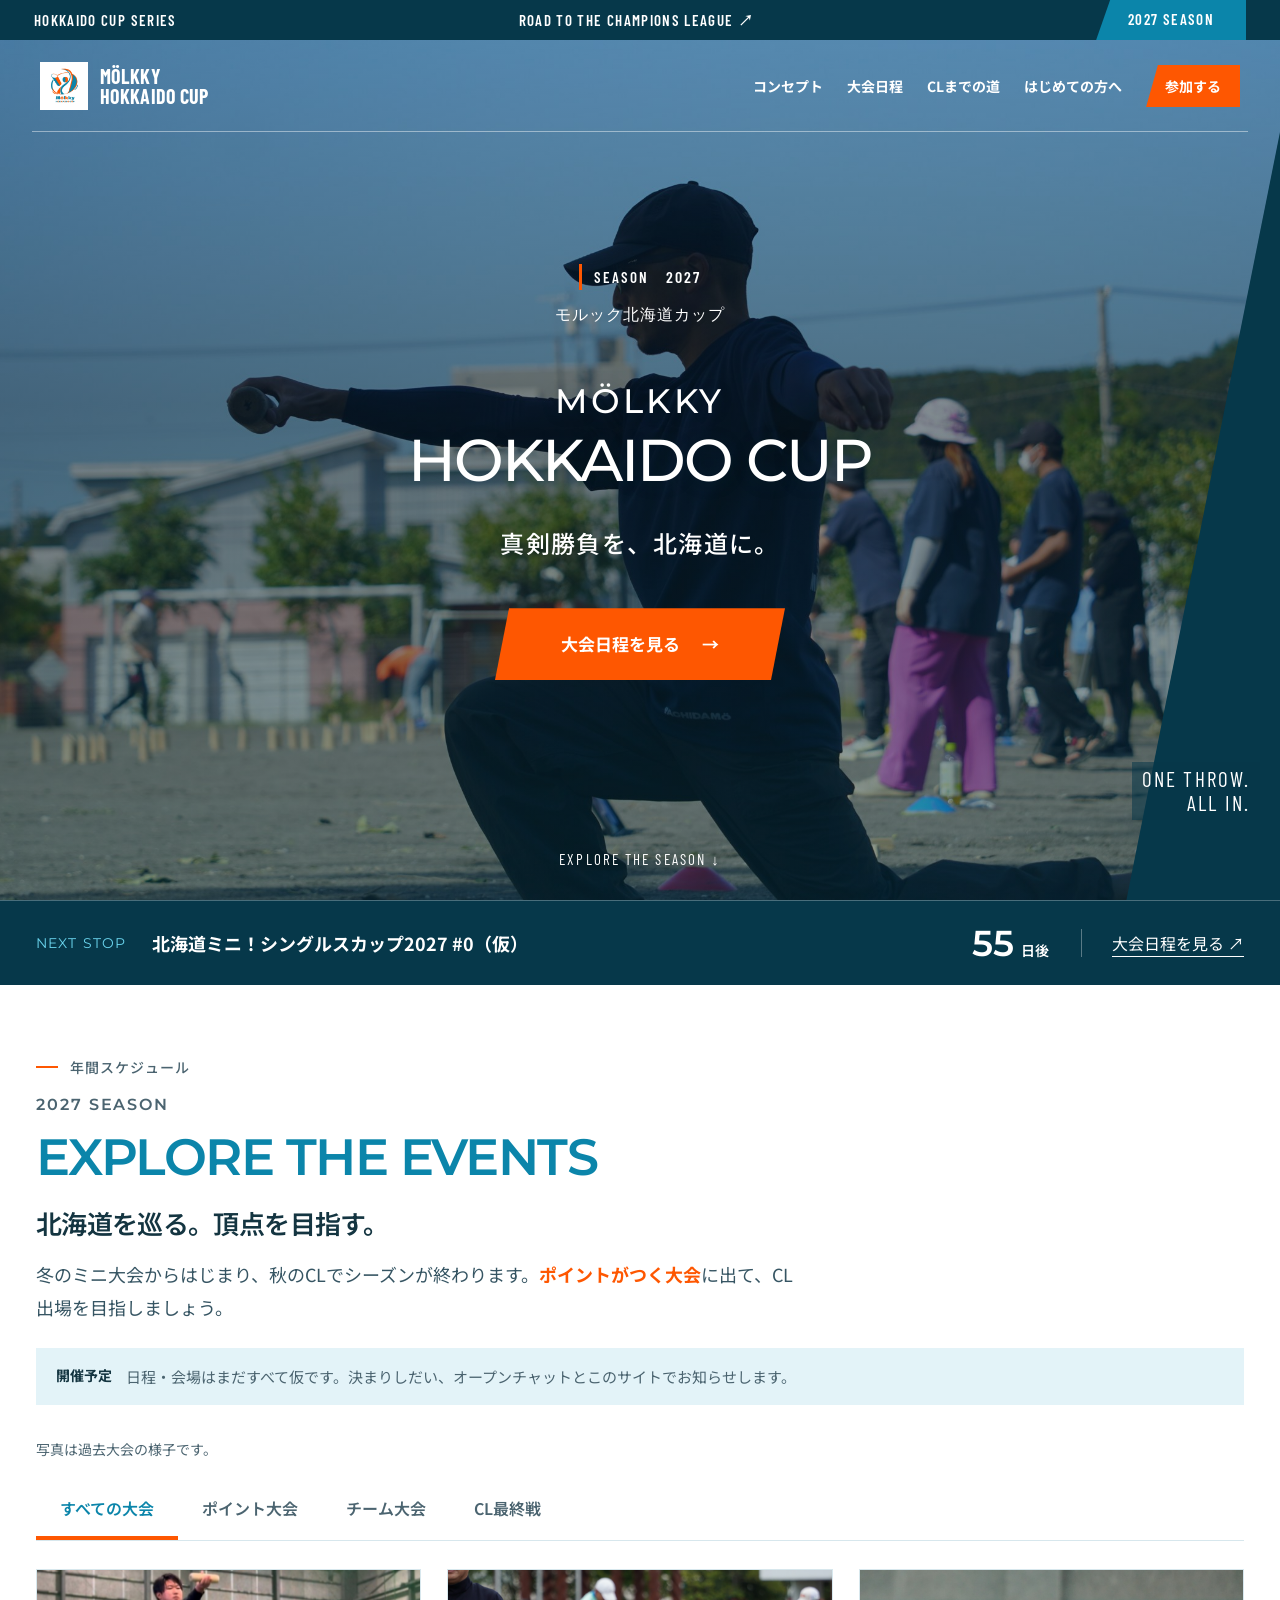
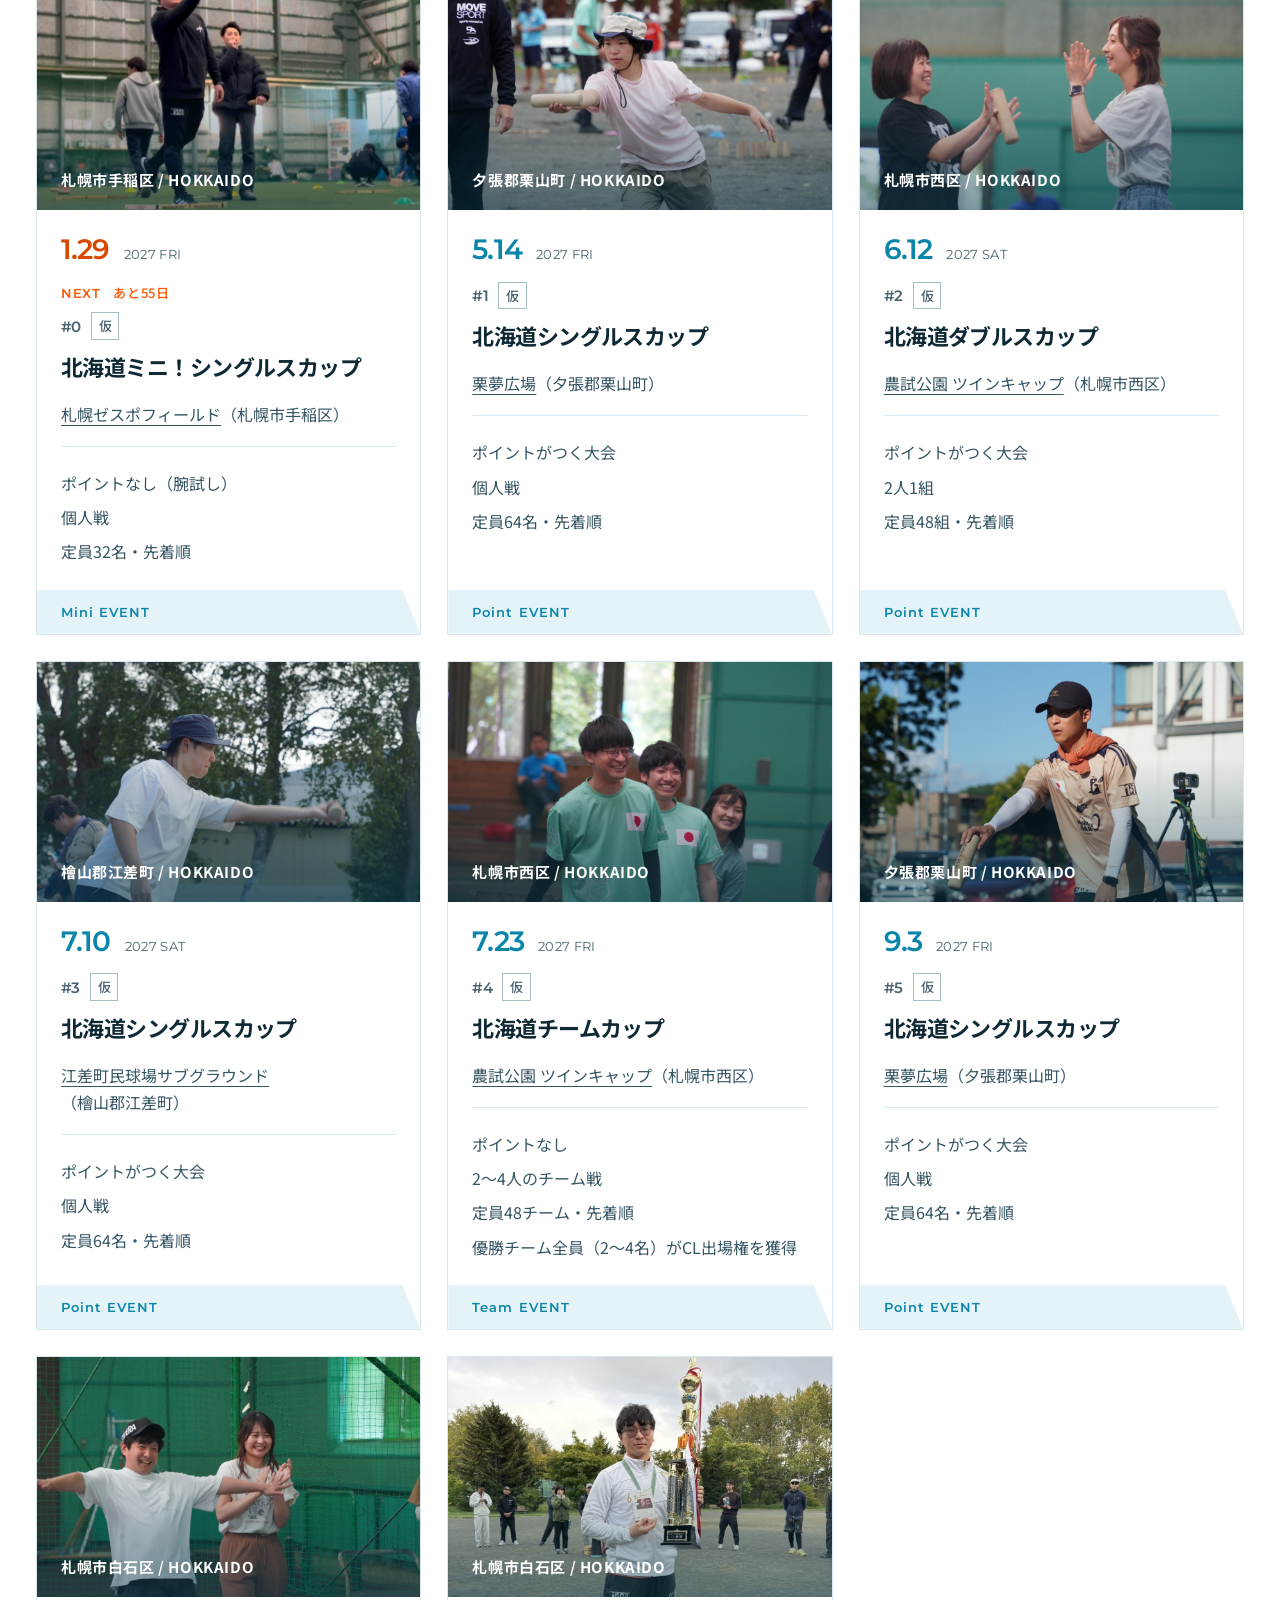
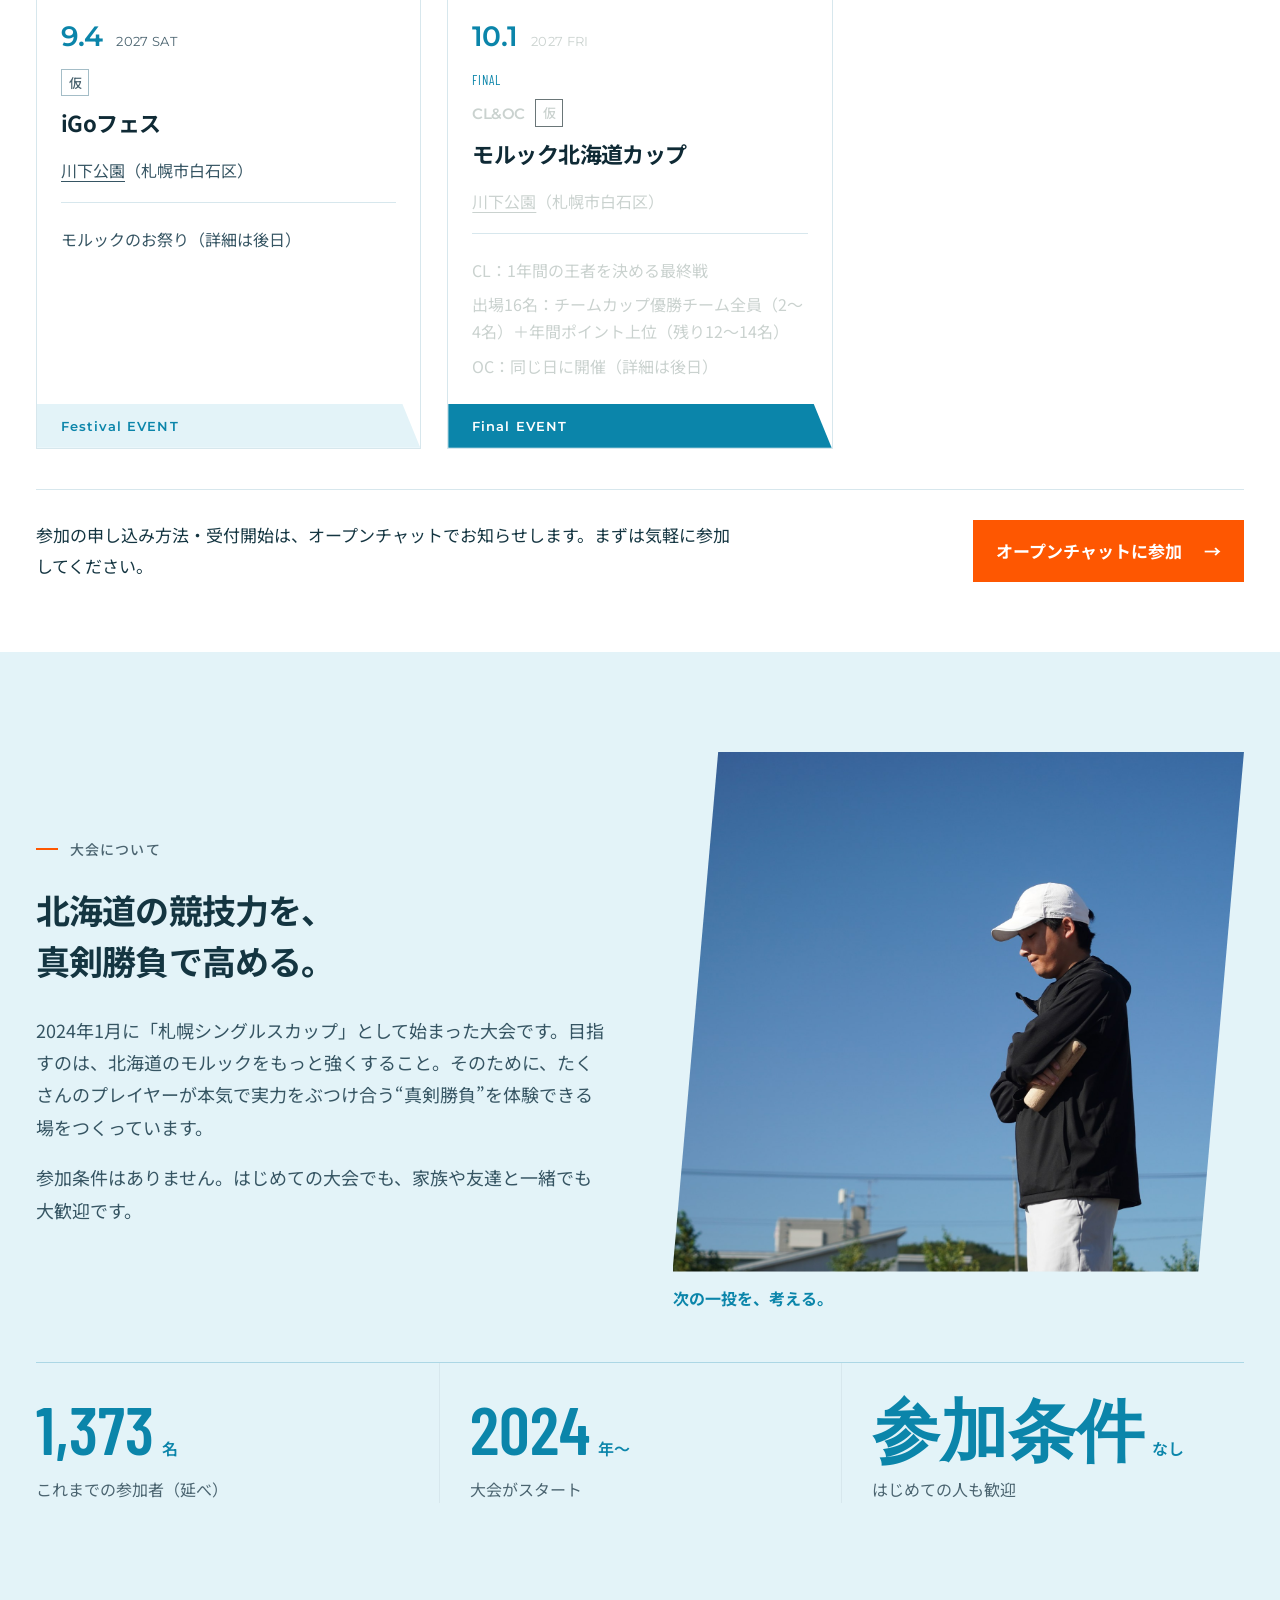
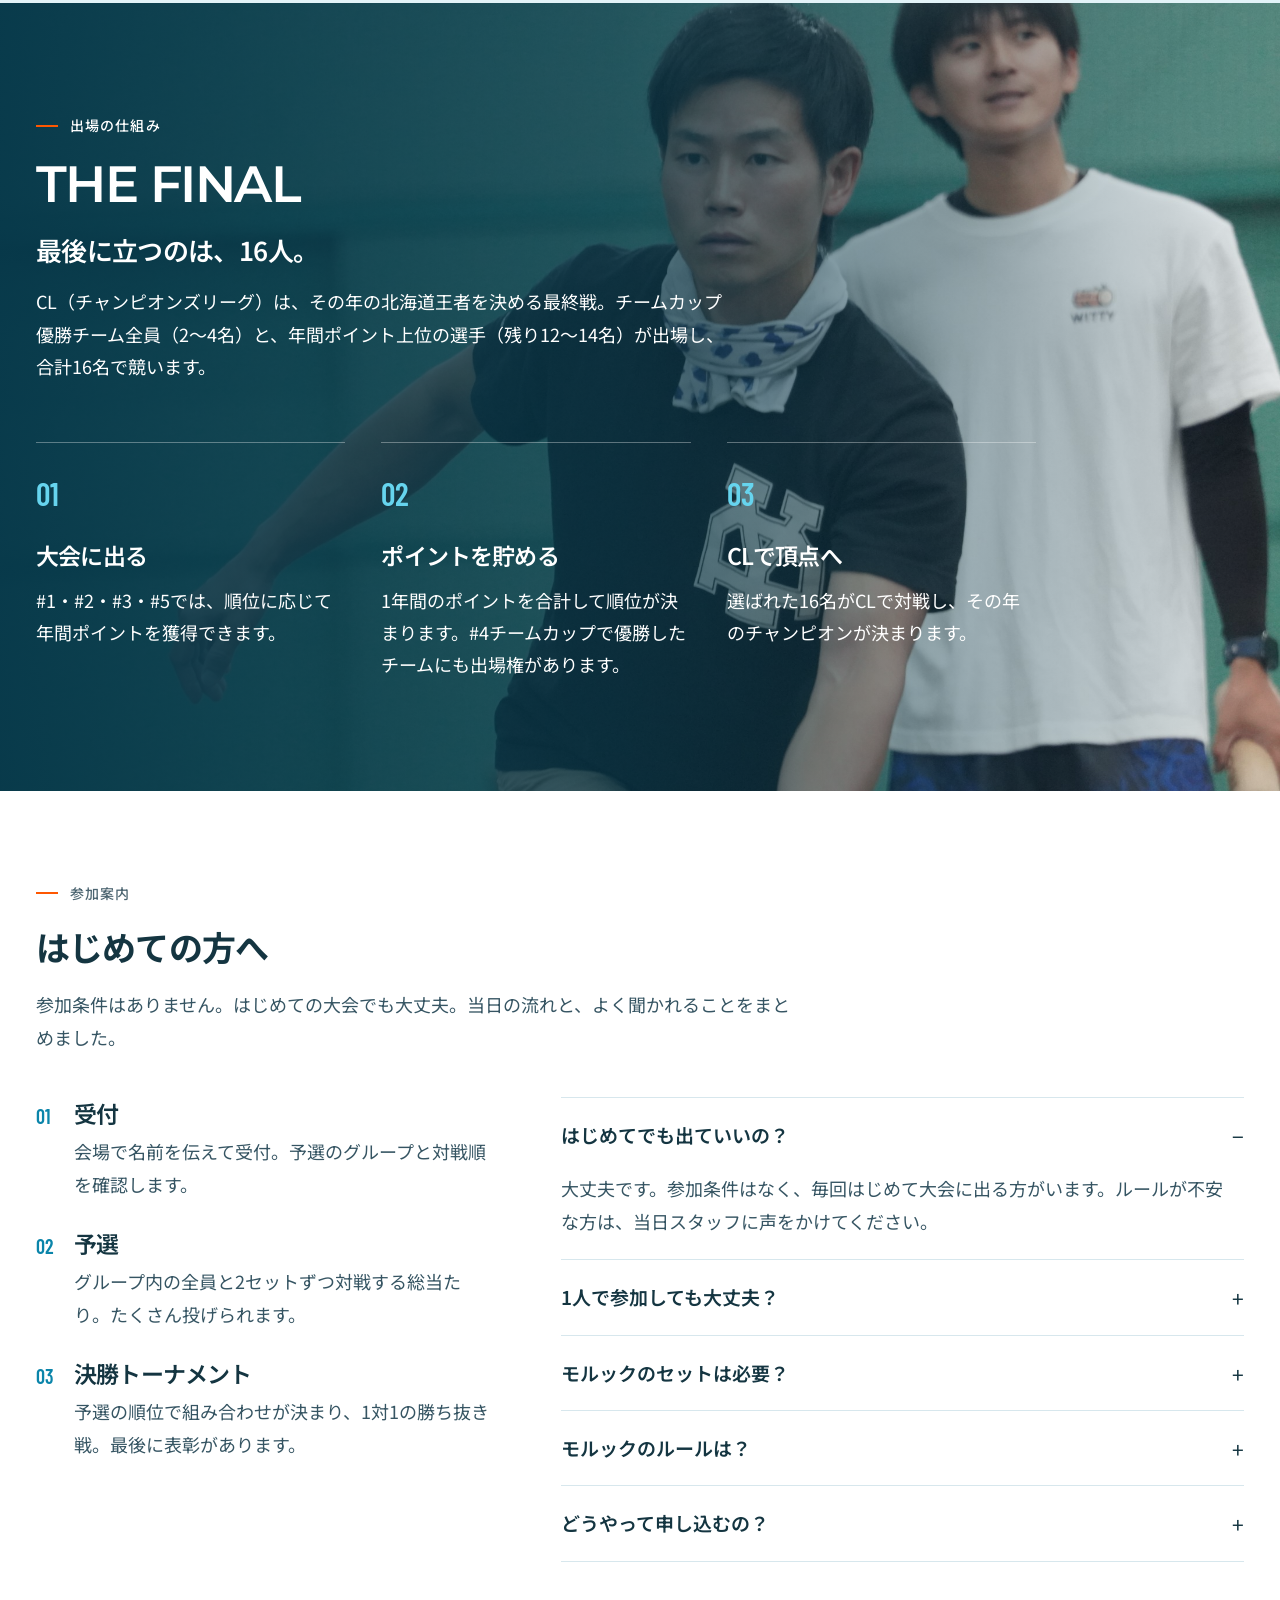
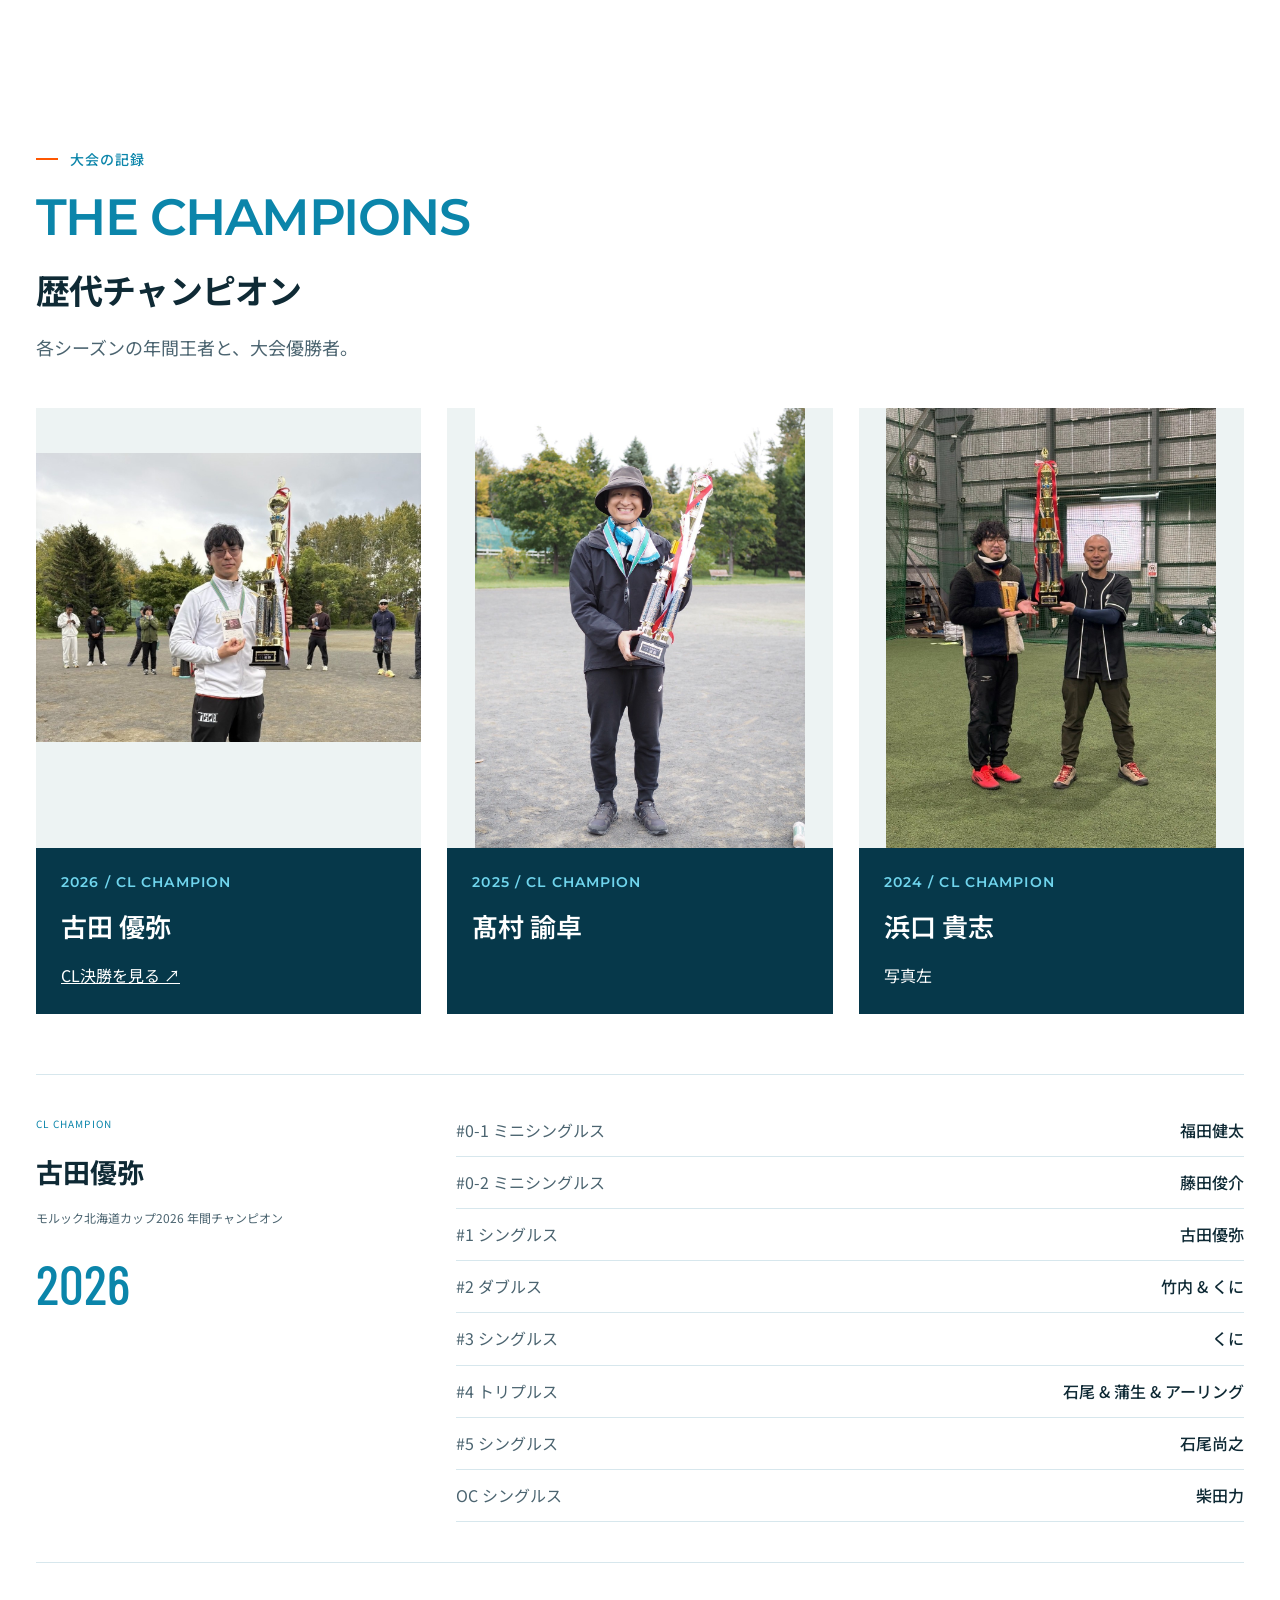
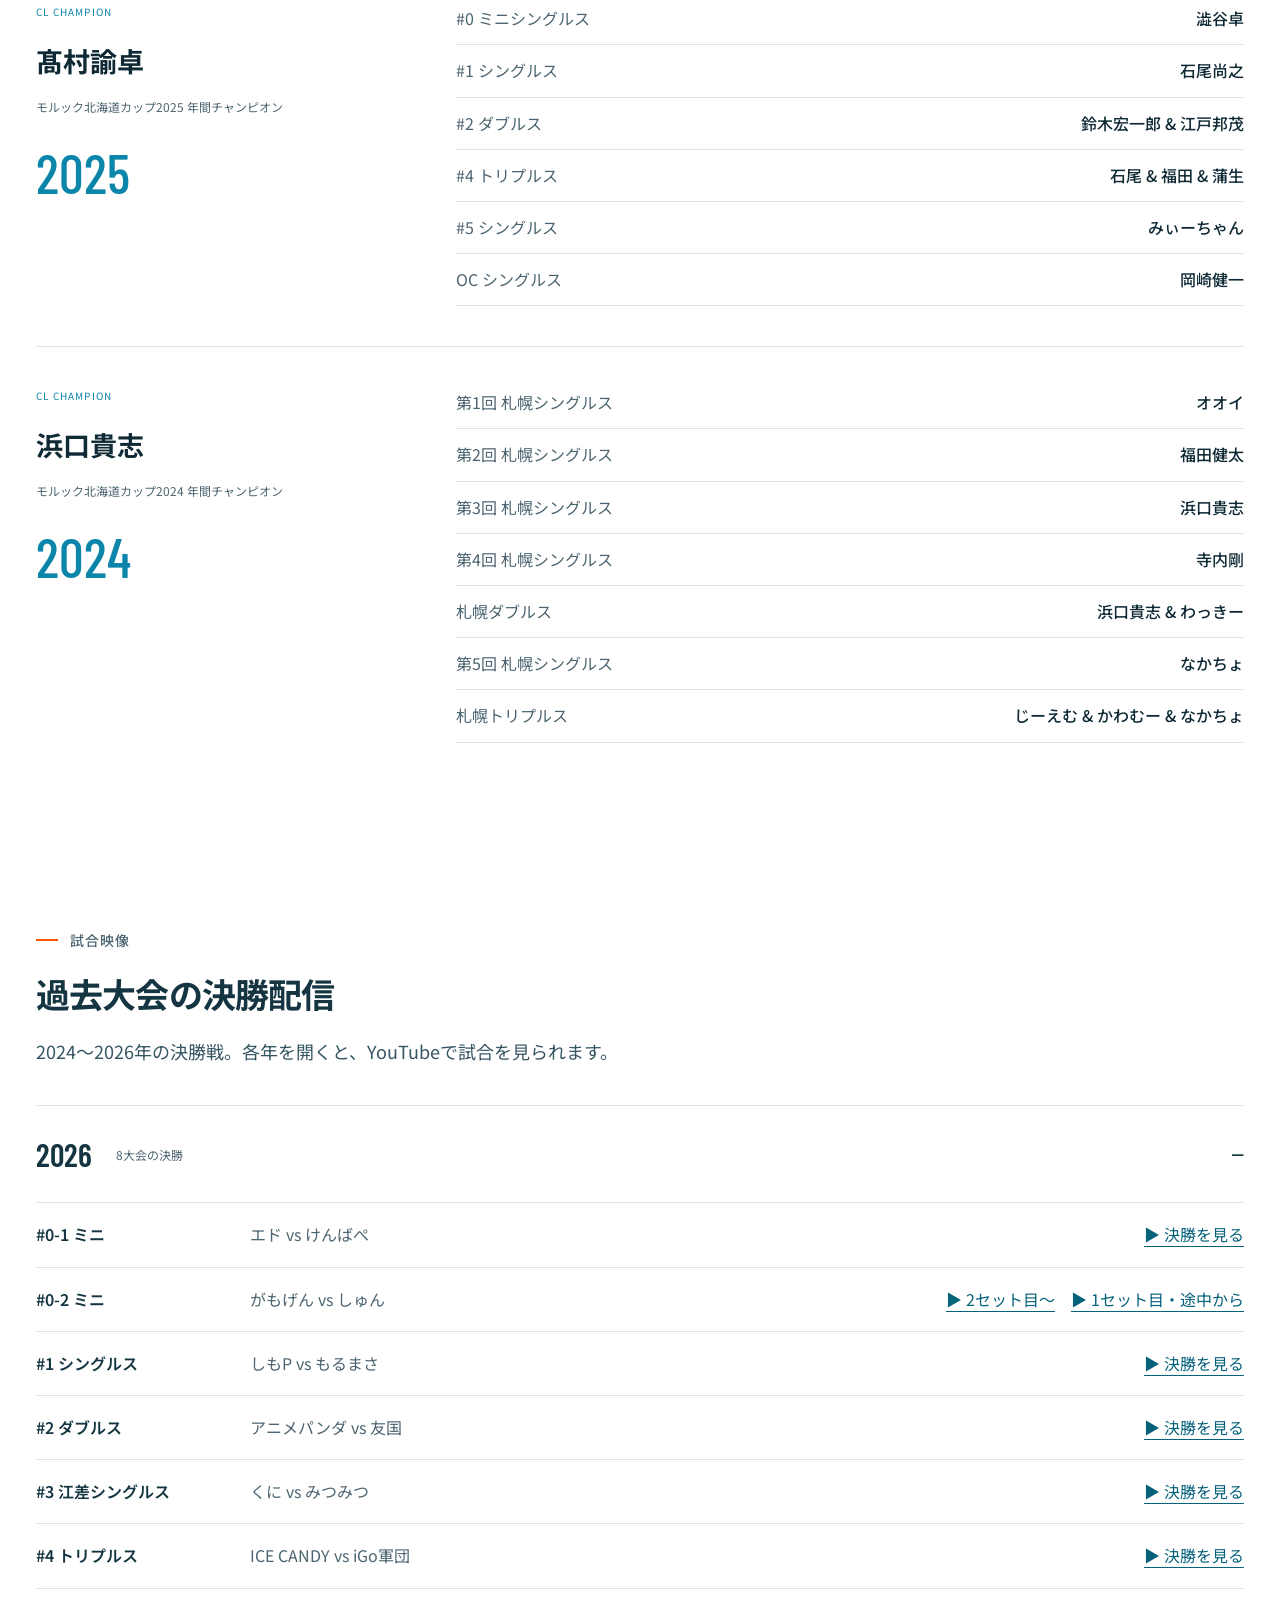
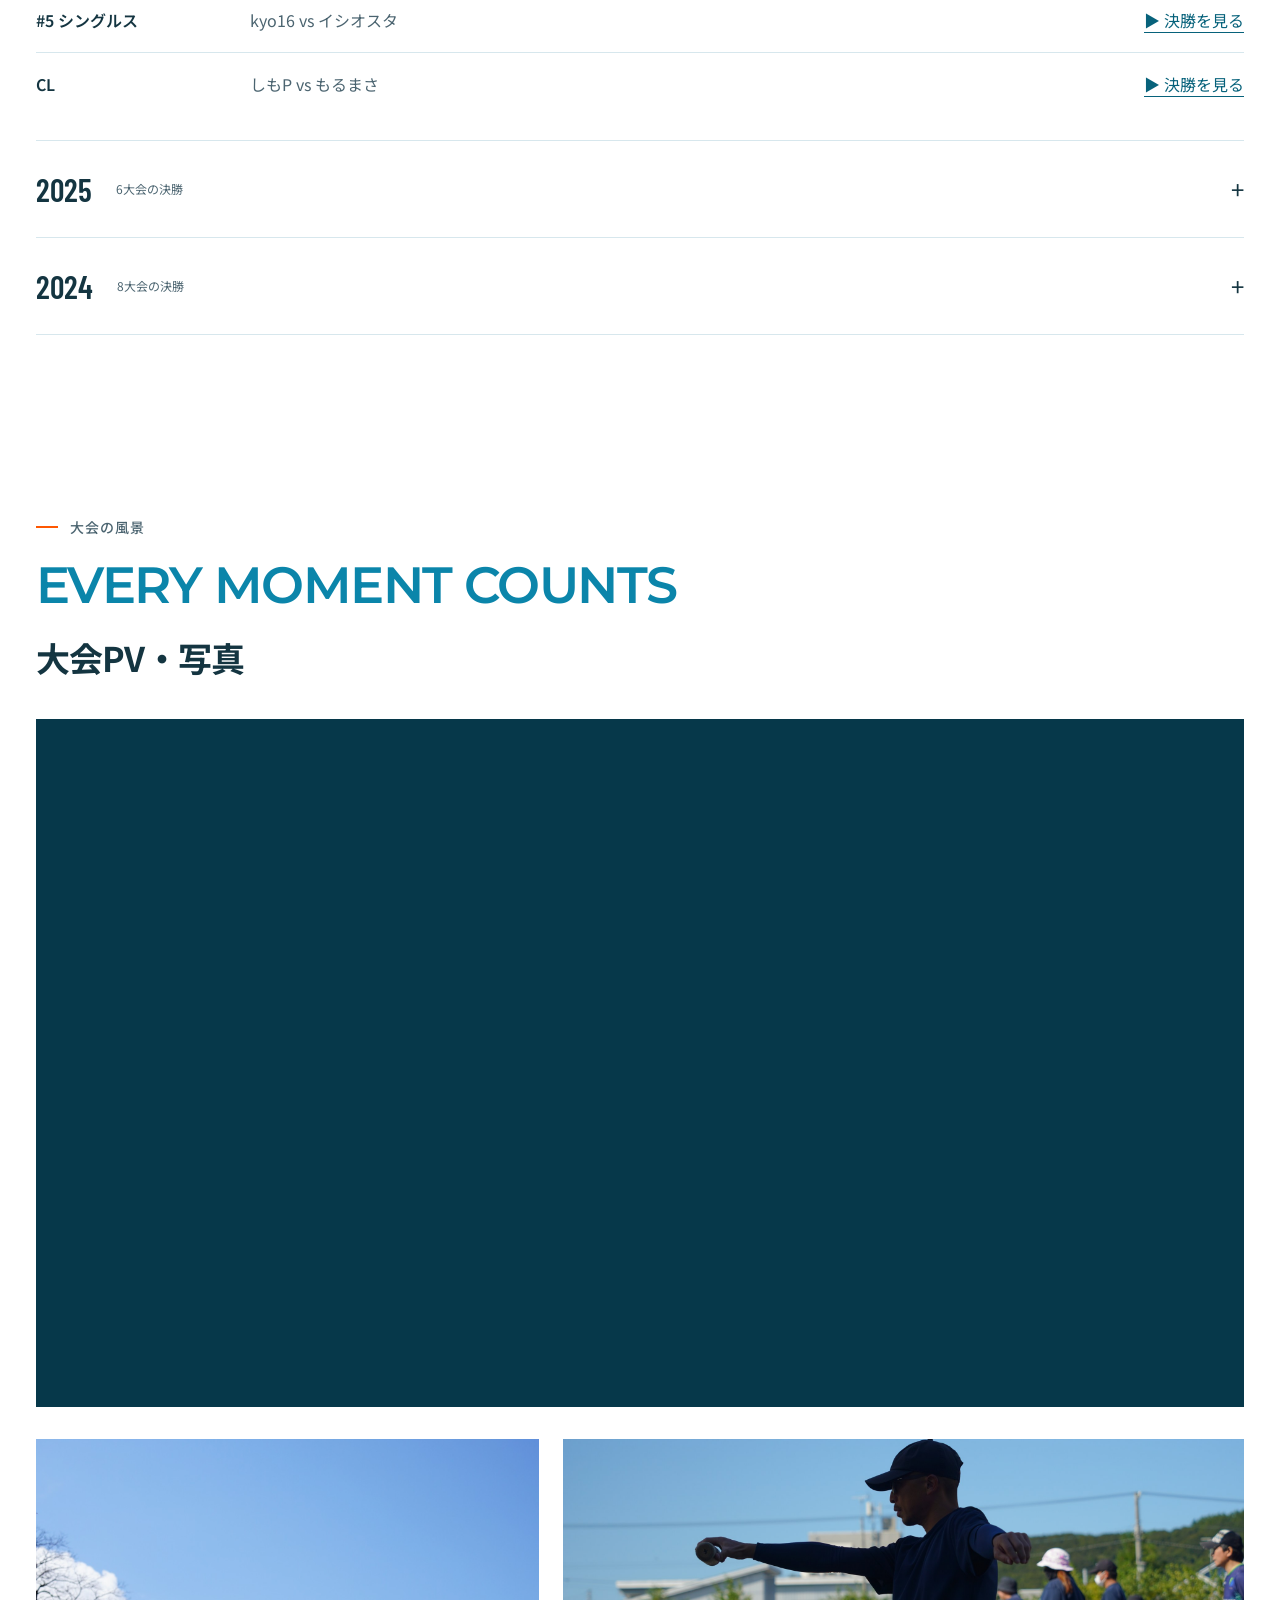
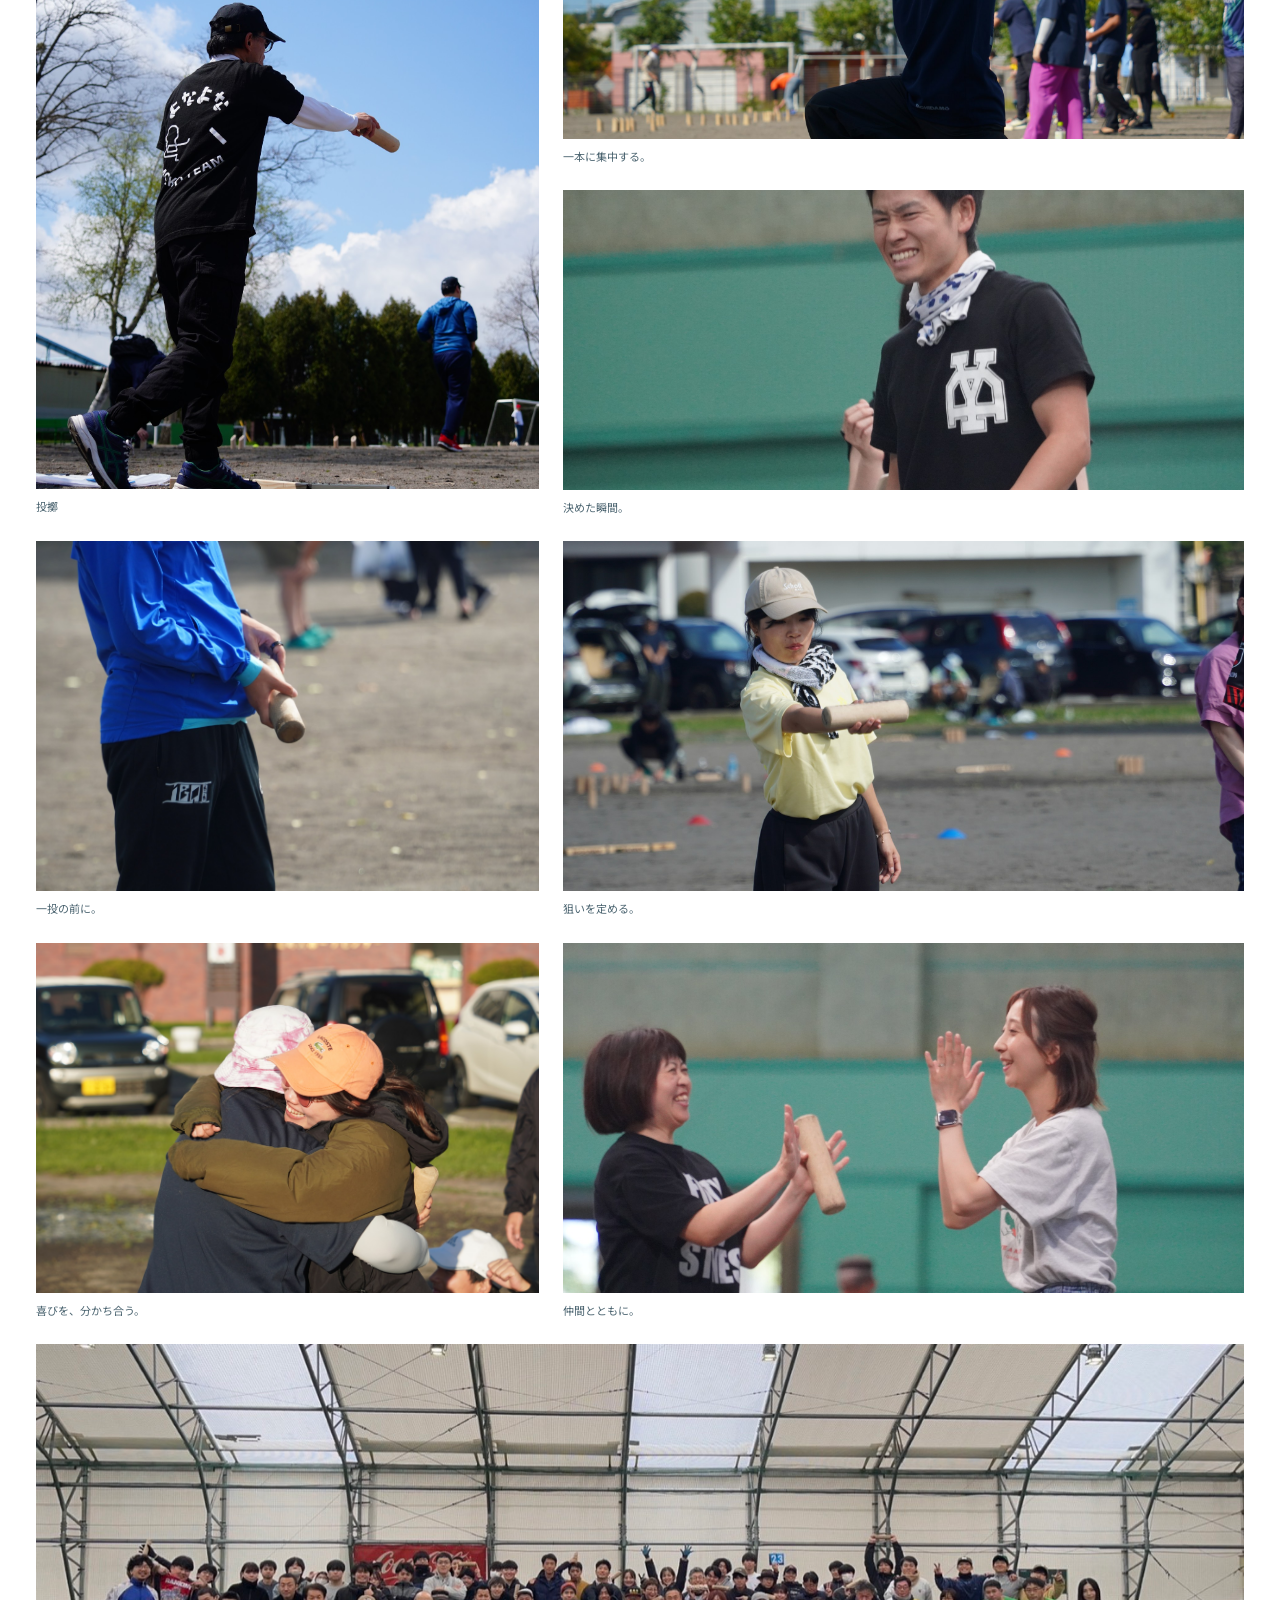
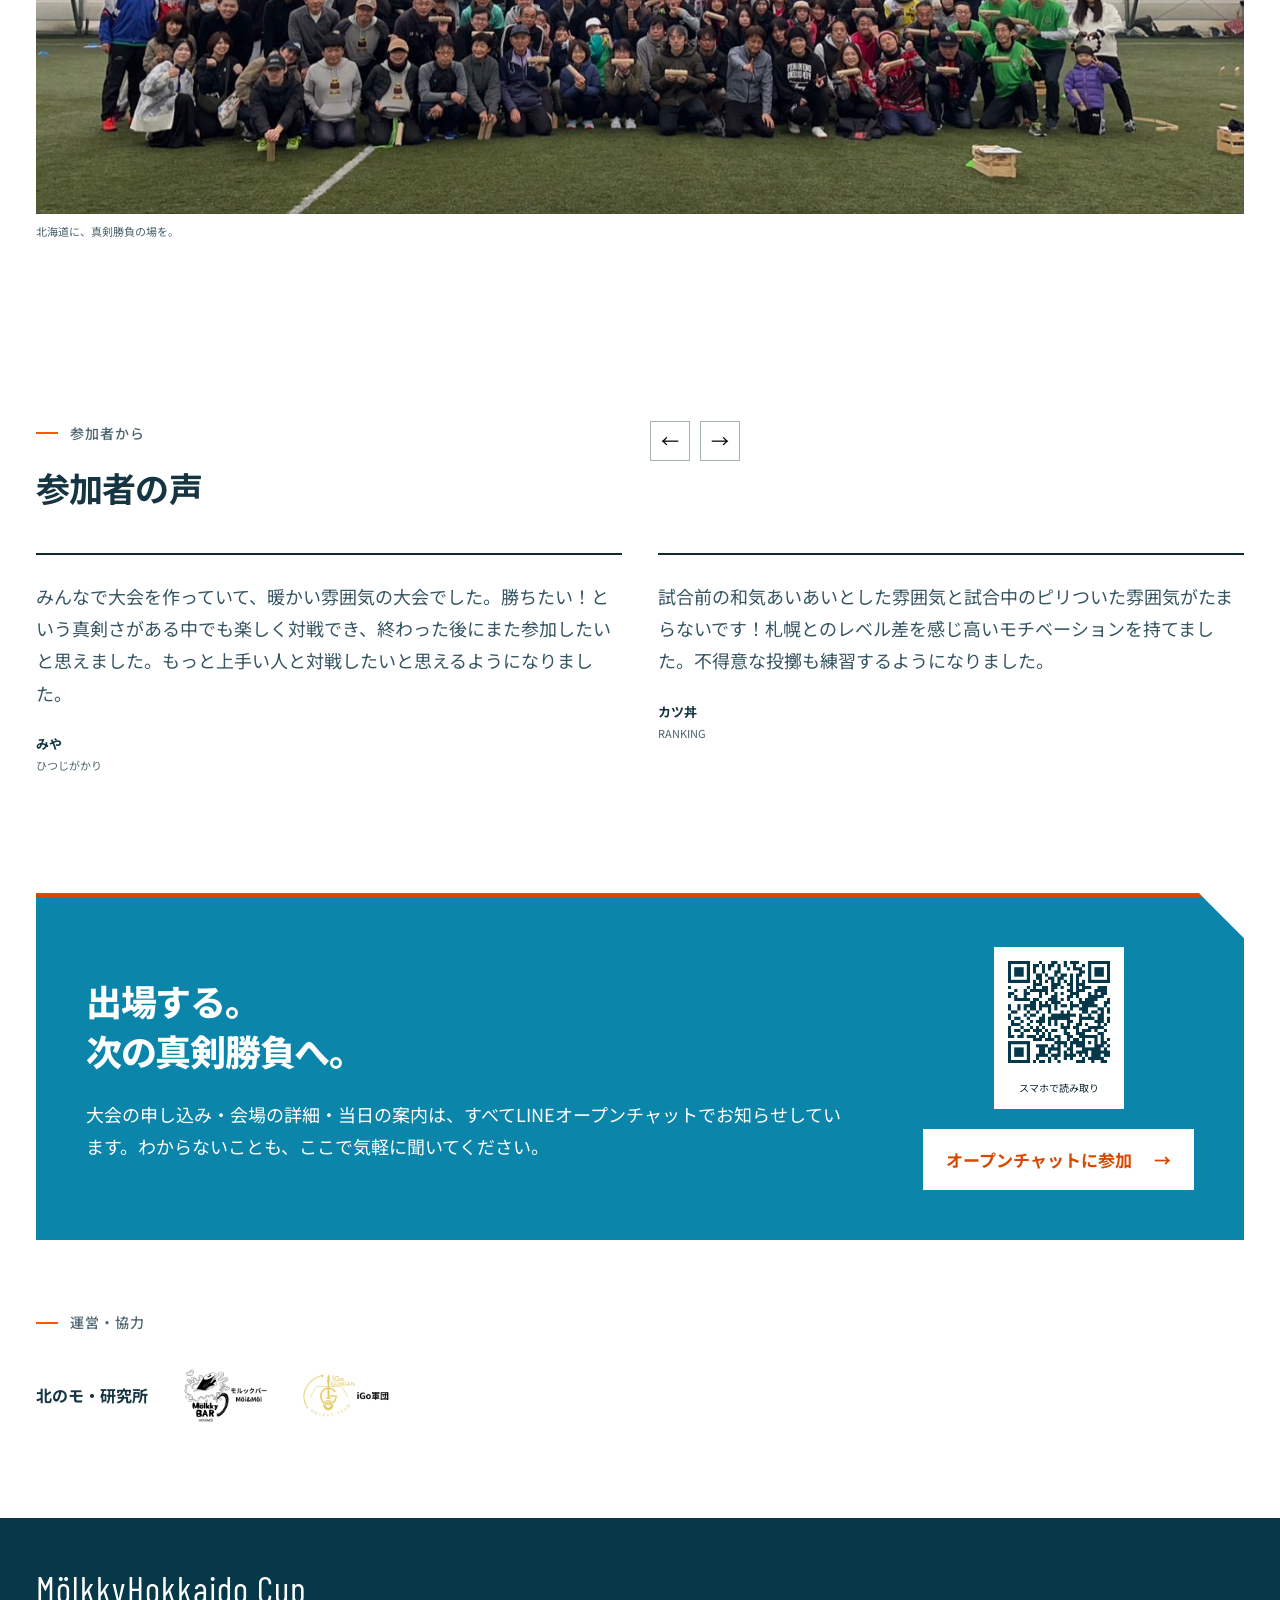
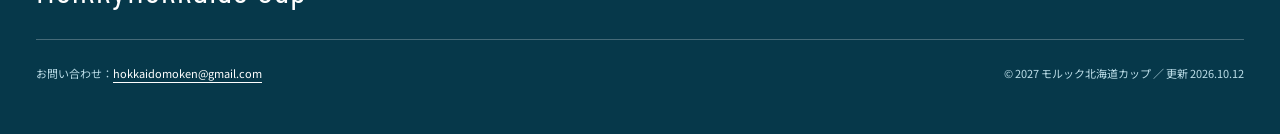
==== commit 6296261a: "Refine typography and information hierarchy for readability" ====
--- a/index.html
+++ b/index.html
@@ -16,9 +16,9 @@
 <link rel="icon" href="img/logo.png">
 <link rel="preconnect" href="https://fonts.googleapis.com">
 <link rel="preconnect" href="https://fonts.gstatic.com" crossorigin>
-<link href="https://fonts.googleapis.com/css2?family=Barlow+Condensed:wght@500;600;700;800&family=Noto+Sans+JP:wght@400;500;600;700;800;900&display=swap" rel="stylesheet">
+<link href="https://fonts.googleapis.com/css2?family=Barlow+Condensed:wght@500;600;700;800&family=Montserrat:wght@400;500;600;700;800&family=Noto+Sans+JP:wght@400;500;600;700;800;900&display=swap" rel="stylesheet">
 <link rel="stylesheet" href="design.css?v=20261012a">
-<link rel="stylesheet" href="series.css?v=20261012a">
+<link rel="stylesheet" href="series.css?v=20261012b">
 </head>
 <body>
 
@@ -62,14 +62,14 @@
   <div class="wrap">
     <div class="road-head">
       <div>
-        <div class="eyebrow rv">年間スケジュール / <span id="yr2"></span></div>
-        <div class="display-label">EXPLORE<br>THE SEASON<span class="season-index">2027</span></div><h2 class="sec-title rv d1">北海道を巡る。<br>頂点を目指す。</h2>
+        <div class="eyebrow rv">年間スケジュール <span id="yr2" hidden></span></div>
+        <div class="display-label"><span class="heading-kicker">2027 SEASON</span>EXPLORE THE EVENTS</div><h2 class="sec-title rv d1">北海道を巡る。頂点を目指す。</h2>
         <p class="sec-lead rv d2">冬のミニ大会からはじまり、秋のCLでシーズンが終わります。<b class="o">ポイントがつく大会</b>に出て、CL出場を目指しましょう。</p>
       </div>
     </div>
     <div class="notice rv"><i>開催予定</i><span id="note"></span></div>
     <p class="photo-note">写真は過去大会の様子です。</p>
-    <div class="event-filters" aria-label="大会の種類"><button type="button" class="active" data-filter="all" aria-pressed="true">ALL EVENTS</button><button type="button" data-filter="points" aria-pressed="false">POINT EVENTS</button><button type="button" data-filter="team" aria-pressed="false">TEAM</button><button type="button" data-filter="cl" aria-pressed="false">FINAL</button></div><div class="timeline" id="events"></div>
+    <div class="event-filters" aria-label="大会の種類"><button type="button" class="active" data-filter="all" aria-pressed="true">すべての大会</button><button type="button" data-filter="points" aria-pressed="false">ポイント大会</button><button type="button" data-filter="team" aria-pressed="false">チーム大会</button><button type="button" data-filter="cl" aria-pressed="false">CL最終戦</button></div><div class="timeline" id="events"></div>
     <div class="road-cta rv">
       <p>参加の申し込み方法・受付開始は、オープンチャットでお知らせします。まずは気軽に参加してください。</p>
       <a class="btn or oc" target="_blank" rel="noopener">オープンチャットに参加 <span class="arw">→</span></a>
@@ -145,7 +145,7 @@
 <section class="gallery-sec">
   <div class="wrap">
     <div class="eyebrow rv">大会の風景</div>
-    <div class="display-label">ALL IN.<br>EVERY MOMENT.</div><h2 class="sec-title rv d1">大会PV・写真</h2>
+    <div class="display-label">EVERY MOMENT COUNTS</div><h2 class="sec-title rv d1">大会PV・写真</h2>
     <div class="pv rv"><iframe id="pv" title="モルック北海道カップ PV" loading="lazy" allow="accelerometer; autoplay; clipboard-write; encrypted-media; gyroscope; picture-in-picture" allowfullscreen></iframe></div>
     <div class="mosaic">
       <figure class="m1"><img src="img/sky-throw.jpg" alt="青空の下で投擲する選手" loading="lazy"><figcaption>投擲</figcaption></figure>
@@ -232,7 +232,7 @@
       <div class="date"><div class="md">${d.getMonth()+1}.${d.getDate()}</div><div class="dow">${d.getFullYear()} ${DOW[d.getDay()]}</div></div>
       <div>
         ${isNext ? `<div class="nextbadge">NEXT <b>${days === 0 ? '今日！' : 'あと' + days + '日'}</b></div>` : ''}${fin ? '<span class="final-label">FINAL</span>' : ''}
-        <div class="title">${e.no ? `<span class="no">${esc(e.no)}</span>` : ''}<span>${esc(e.name)}${S.season}</span>${e.tentative ? '<span class="tag">仮</span>' : ''}</div>
+        <div class="title">${e.no ? `<span class="no">${esc(e.no)}</span>` : ''}<span>${esc(e.name)}</span>${e.tentative ? '<span class="tag">仮</span>' : ''}</div>
         <div class="venue"><a href="${map}" target="_blank" rel="noopener">${esc(e.venue)}</a>（${esc(e.area)}）</div>
         <ul>${e.points.map(p => `<li>${esc(p)}</li>`).join('')}</ul>
       </div>
--- a/series.css
+++ b/series.css
@@ -12,3 +12,29 @@
 html{scroll-padding-top:150px}.countdown{flex-wrap:nowrap}.countdown .nm{flex-basis:auto}.event-filters button:focus-visible{outline:2px solid var(--teal);outline-offset:-6px}@media(max-width:760px){html{scroll-padding-top:125px}.season-index{display:none}.countdown{flex-wrap:wrap}}
 
 .champions-grid img{object-fit:contain;background:#edf3f3}@media(max-width:760px){.event-filters button{font-size:15px;padding:14px 12px}}
+
+/* Reading hierarchy: restrained headings, clear details, consistent rhythm. */
+:root{--series-font:'Montserrat','Noto Sans JP',sans-serif}
+body{font-size:18px;line-height:1.75;color:#143541}
+.hero h1.english-title{font-family:var(--series-font);font-size:clamp(48px,4.6vw,72px);font-weight:500;line-height:1.16;letter-spacing:-.035em}
+.hero h1.english-title span{font-size:.58em;letter-spacing:.1em;font-weight:500}
+.hero-message{font-weight:500;font-size:24px;letter-spacing:.06em;margin-top:28px}
+.hero-name{font-size:16px;letter-spacing:.06em}.season-pill{font-size:16px}.hero .btn{font-size:17px;font-weight:700}
+.display-label,.system .display-label,.gallery-sec .display-label{font-family:var(--series-font);font-size:clamp(36px,4vw,56px);font-weight:600;letter-spacing:-.03em;line-height:1.2;margin-top:15px}
+.heading-kicker{display:block;font-size:16px;letter-spacing:.12em;font-weight:600;margin-bottom:12px;color:var(--ink-2)}
+.sec-title,.concept h2{font-size:34px;font-weight:700;letter-spacing:-.025em;line-height:1.5}
+.road .sec-title,.system .sec-title{font-size:26px;font-weight:600;line-height:1.5;margin-top:16px}
+.concept p,.sec-lead,.step p,.flow p,.faq .ans,.voice p,.join p{font-size:18px;line-height:1.8;color:#365563;max-width:42em}
+.system .sec-lead,.system .step p{color:#fff}.system .sec-lead{max-width:39em}
+.eyebrow{font-size:14px;letter-spacing:.08em;font-weight:500}.sec-lead{margin-top:16px}
+.road{padding:70px 0}.notice{margin-top:25px;padding:16px 20px;background:var(--teal-l);font-size:15px;line-height:1.7}.notice i{font-size:14px;font-weight:700;flex-shrink:0}.photo-note{font-size:14px;margin-top:16px}
+.event-filters{margin-top:18px}.event-filters button{font-family:var(--head);font-weight:600;font-size:16px;padding:16px 24px;letter-spacing:0}
+.ev .date .md{font-family:var(--series-font);font-size:28px;font-weight:600;letter-spacing:-.03em}.ev .date .dow{font-family:var(--series-font);font-size:13px;letter-spacing:.025em;color:var(--ink-2)}
+.ev .date,.ev.final .date{padding:24px 24px 0}.ev .date+div,.ev.final .date+div{padding:16px 24px 24px}.ev .title{font-size:22px;font-weight:700;line-height:1.5;letter-spacing:-.025em;gap:10px}.ev .no{font-family:var(--series-font);font-size:15px;line-height:1.4}.ev .tag{font-size:13px;line-height:1.5;padding:3px 7px}.ev .venue{font-size:16px;line-height:1.7;margin-top:18px;color:#365563}.ev .venue a{text-underline-offset:4px}.ev ul{margin-top:18px;padding-top:16px;border-top:1px solid var(--line)}.ev li{font-size:16px;line-height:1.7;margin-top:7px;color:#365563}.ev .kind{font-family:var(--series-font);font-size:13px;font-weight:600;letter-spacing:.08em;padding:14px 24px}.event-region{font-size:15px;left:24px;line-height:1.6}.event-photo,.ev.final .event-photo{height:240px}
+.nextbadge{font-family:var(--series-font);font-size:13px;letter-spacing:.05em}.nextbadge b{display:inline;margin-left:8px;font-family:var(--head);font-weight:500}
+.countdown .nm{font-size:18px;line-height:1.6}.countdown .lbl{font-family:var(--series-font);font-size:14px;letter-spacing:.08em}.countdown .days{font-family:var(--series-font);font-size:36px;font-weight:600}.next-link{font-size:16px}
+.step h3,.flow h3{font-size:23px;font-weight:600}.faq summary{font-size:19px;font-weight:600;line-height:1.6;padding:22px 0}.faq .ans{padding-bottom:22px}.hof-list .row,.archive-match h3,.archive-match p,.archive-links a{font-size:16px;line-height:1.7}.champions-grid strong{font-size:26px;font-weight:600}.champions-grid figcaption span{font-family:var(--series-font);font-size:14px}.champions-grid a,.champions-grid small{font-size:16px}.stat .l{font-size:16px}.competition-photo figcaption{font-size:16px}.road-cta p{font-size:17px;line-height:1.8}.btn{font-size:17px}
+@media(max-width:1000px){.display-label{font-size:44px}.ev .title{font-size:21px}}
+@media(max-width:760px){body{font-size:16px;line-height:1.75}.hero h1.english-title{font-size:clamp(27px,7.6vw,48px);font-weight:500;line-height:1.2;letter-spacing:-.04em}.hero h1.english-title span{font-size:1.2em;letter-spacing:.035em}.hero-message{font-size:19px;letter-spacing:.02em}.hero-name{font-size:14px}.hero .btn{font-size:16px}.display-label,.system .display-label,.gallery-sec .display-label{font-size:32px;line-height:1.25}.heading-kicker{font-size:14px}.sec-title,.concept h2{font-size:27px}.road .sec-title,.system .sec-title{font-size:22px}.concept p,.sec-lead,.step p,.flow p,.faq .ans,.voice p,.join p{font-size:17px;line-height:1.8}.road{padding:48px 0}.notice{font-size:14px;padding:16px;gap:12px}.photo-note{font-size:13px}.event-filters button{font-size:14px;padding:14px 10px;flex:1;min-height:48px}.timeline{margin-top:22px}.ev .title{font-size:21px}.ev .date .md{font-size:27px}.ev .date .dow{font-size:13px}.ev .venue,.ev li{font-size:16px}.event-photo,.ev.final .event-photo{height:230px}.countdown .nm{font-size:16px}.countdown .days{font-size:34px}.next-link{font-size:15px}.faq summary{font-size:18px}.hof-list .row,.archive-match h3,.archive-match p,.archive-links a{font-size:15px}.stat .l{font-size:13px}.champions-grid figcaption span{font-size:13px}.road-cta p{font-size:16px}.btn{font-size:16px}}
+
+.join p{color:white}@media(max-width:760px){.event-filters button{font-size:13px;padding:14px 7px;min-width:0}}
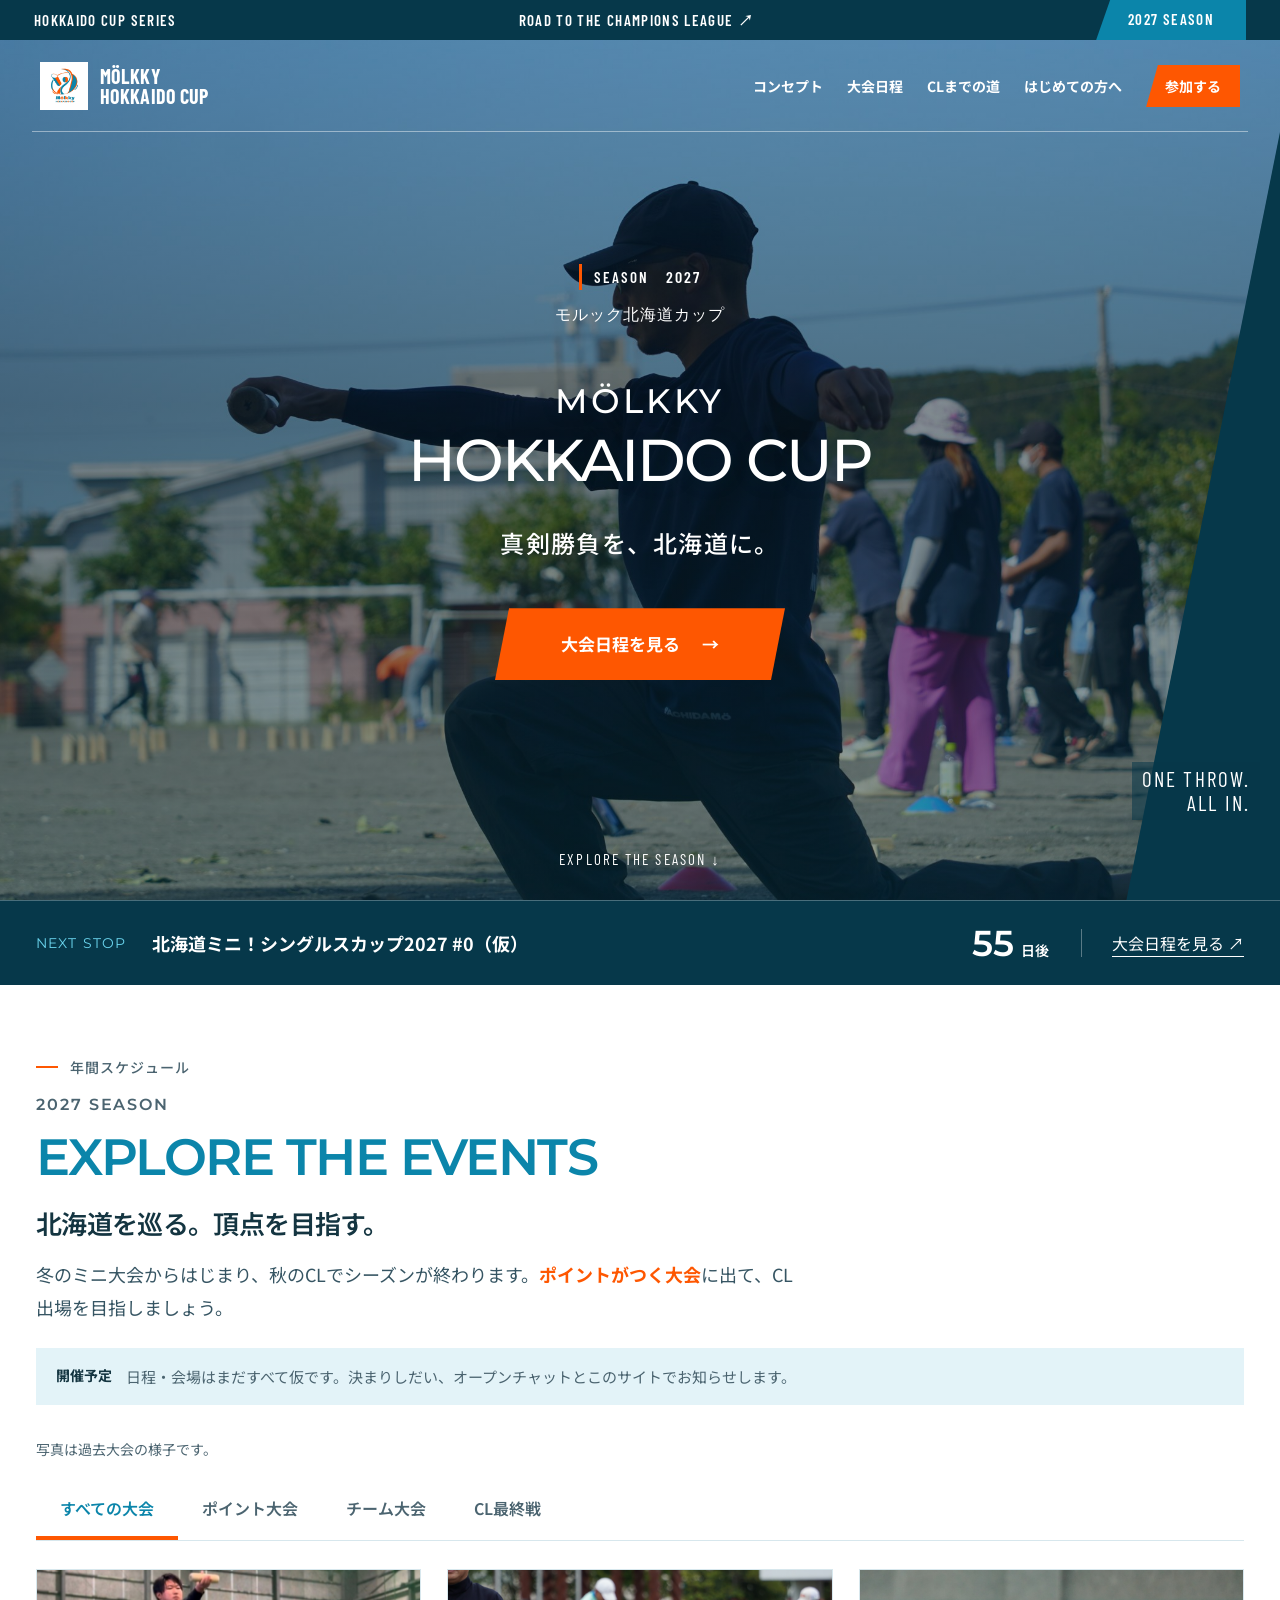
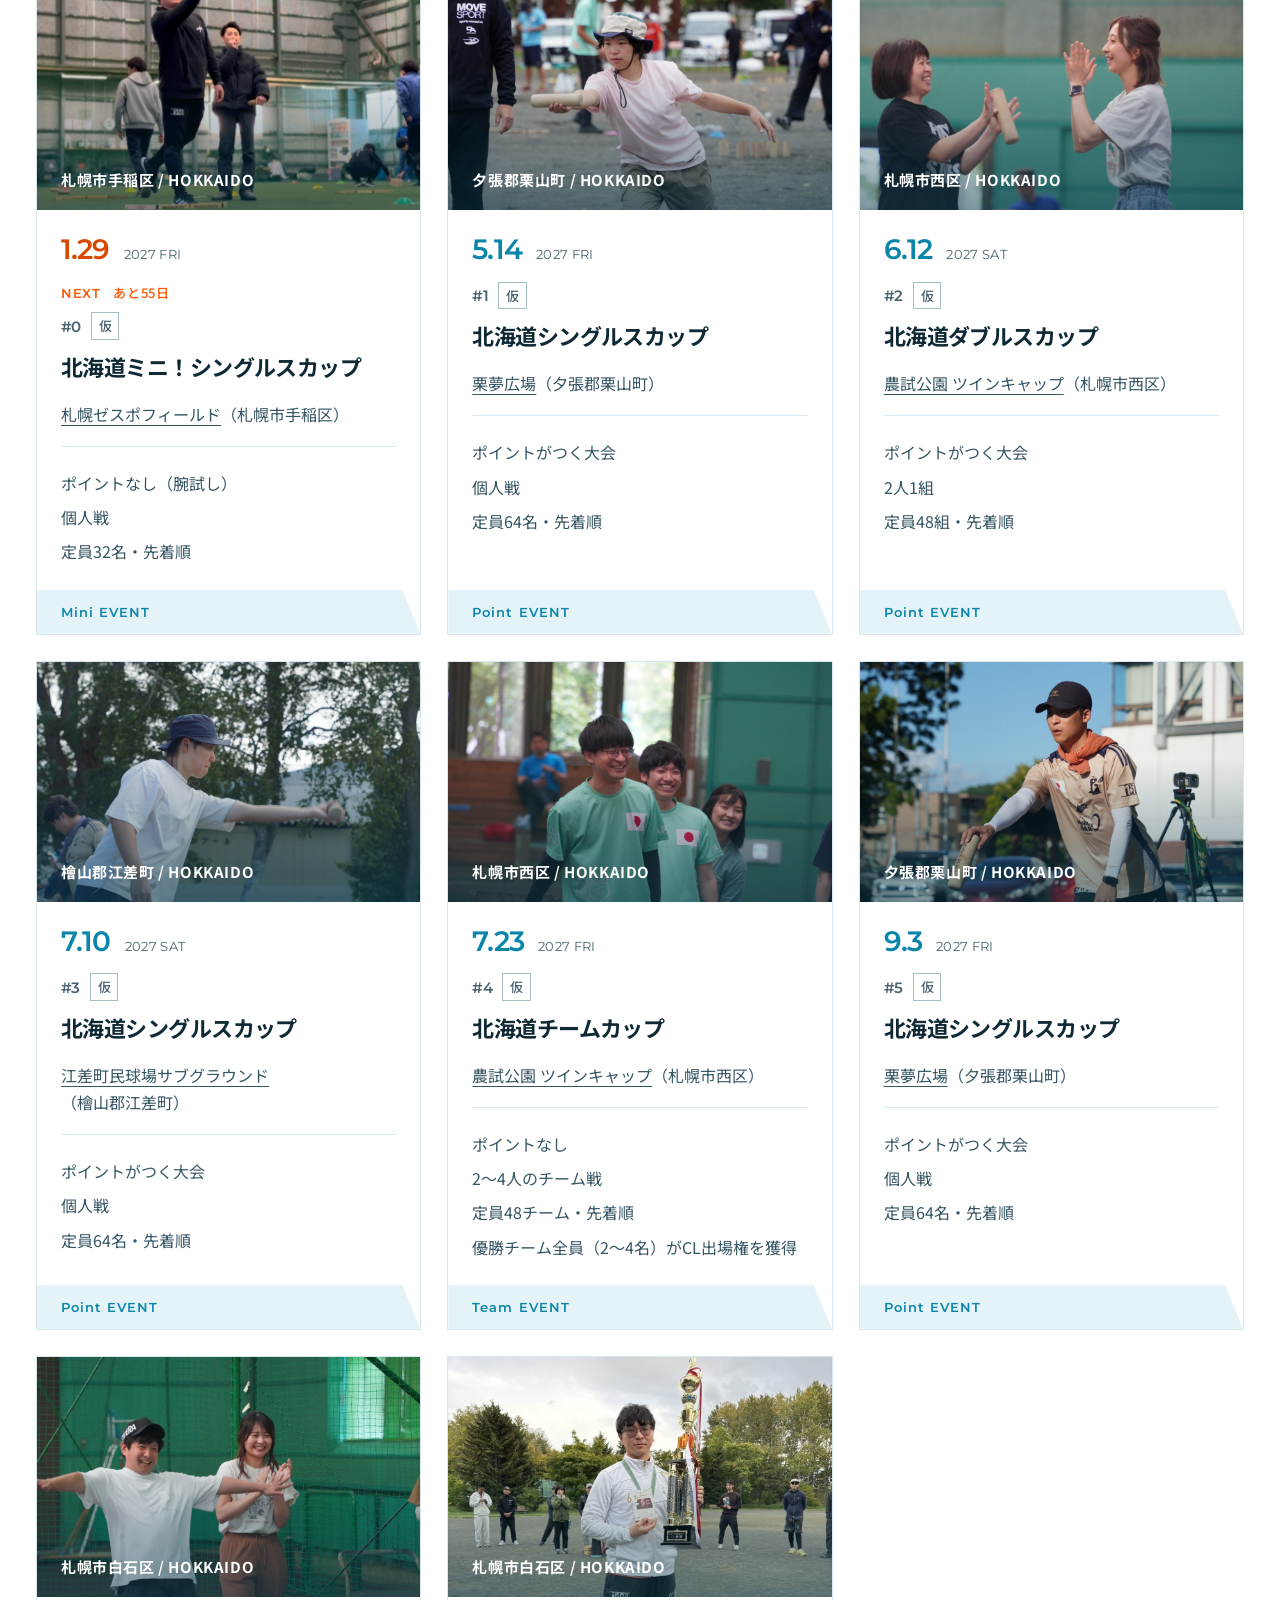
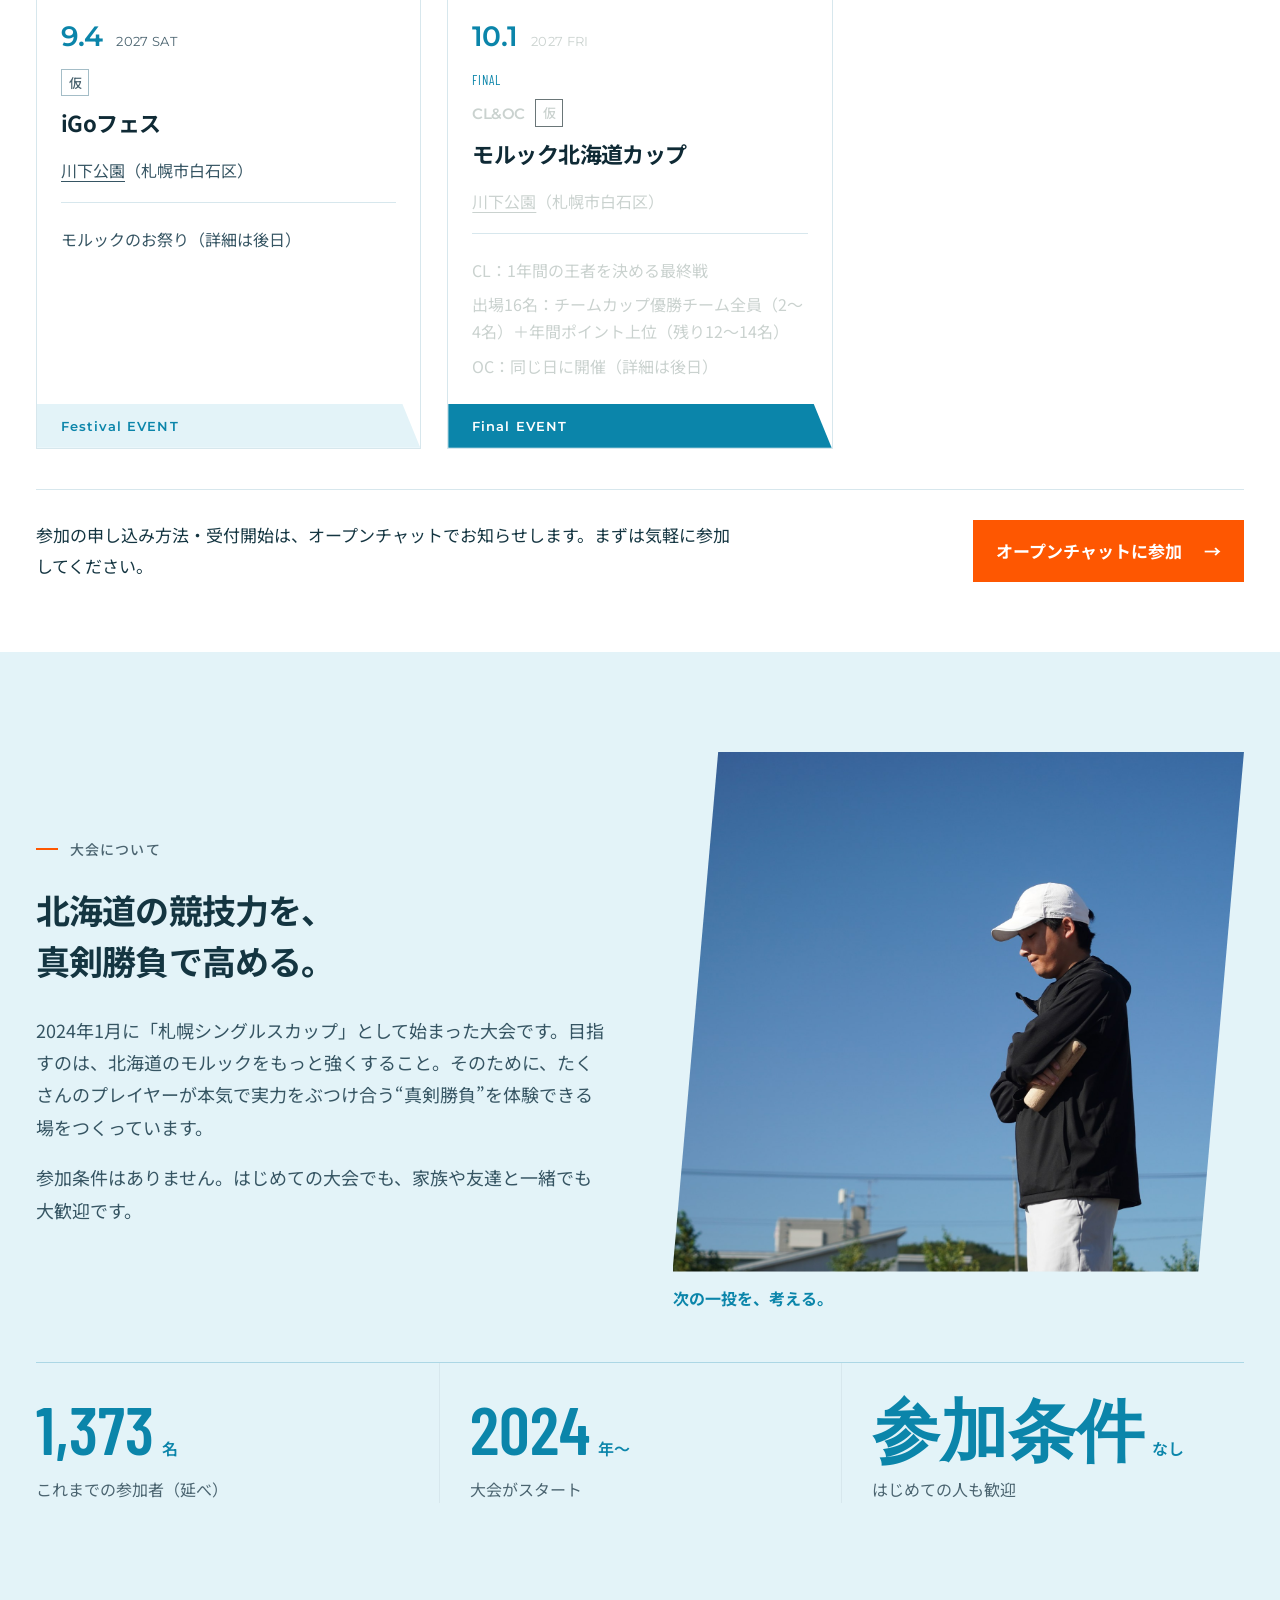
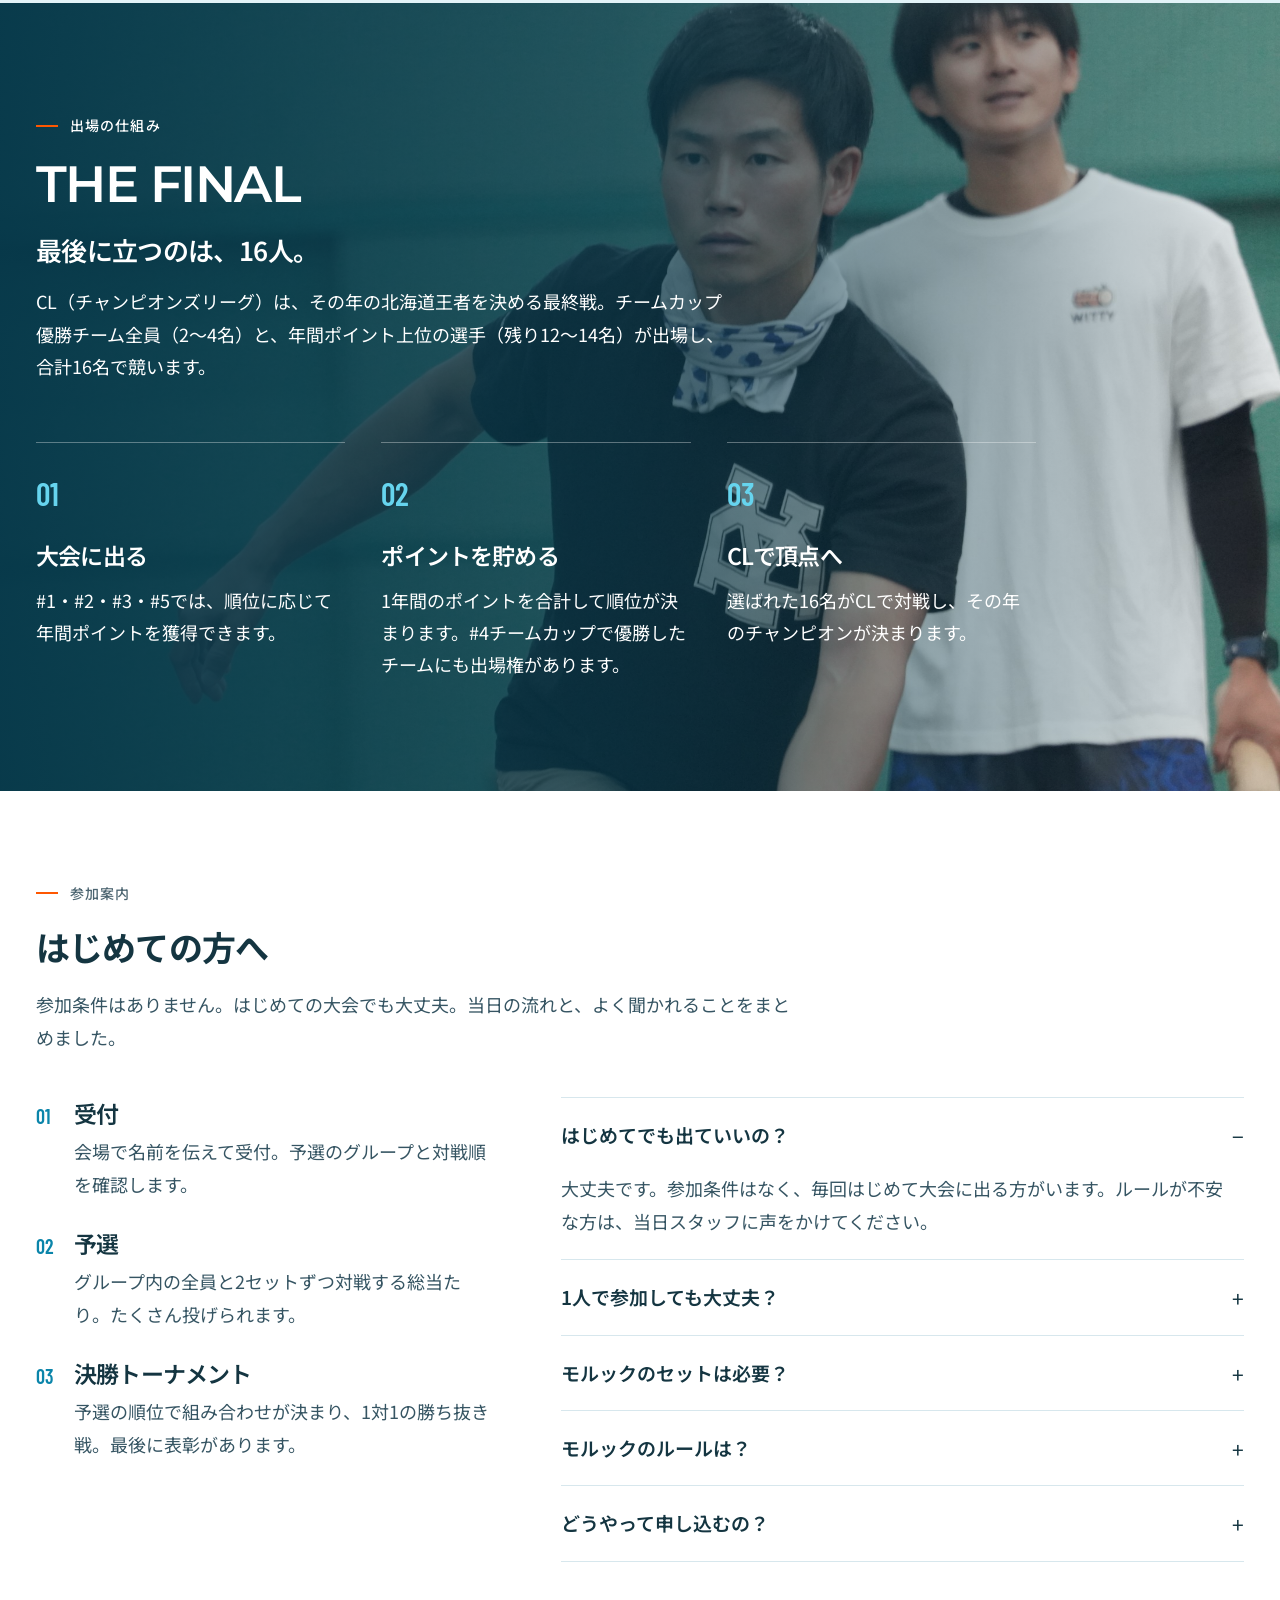
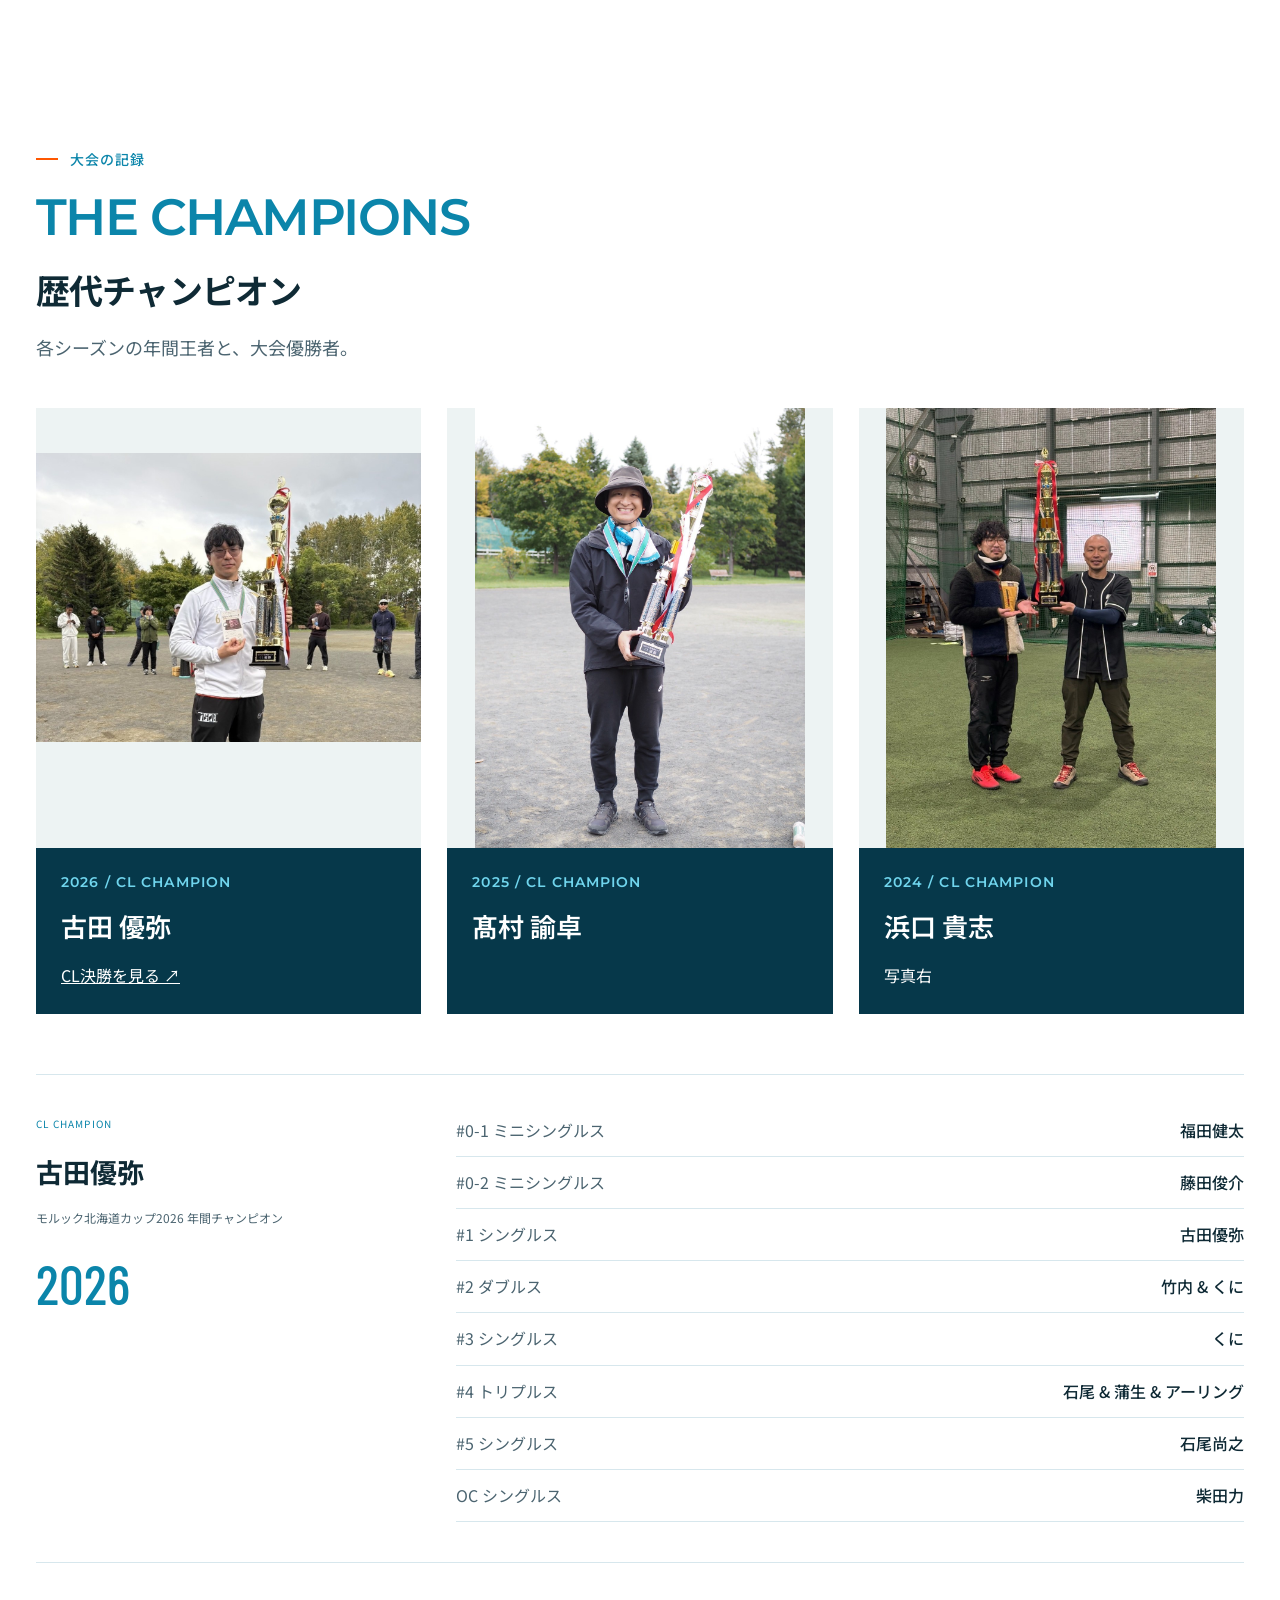
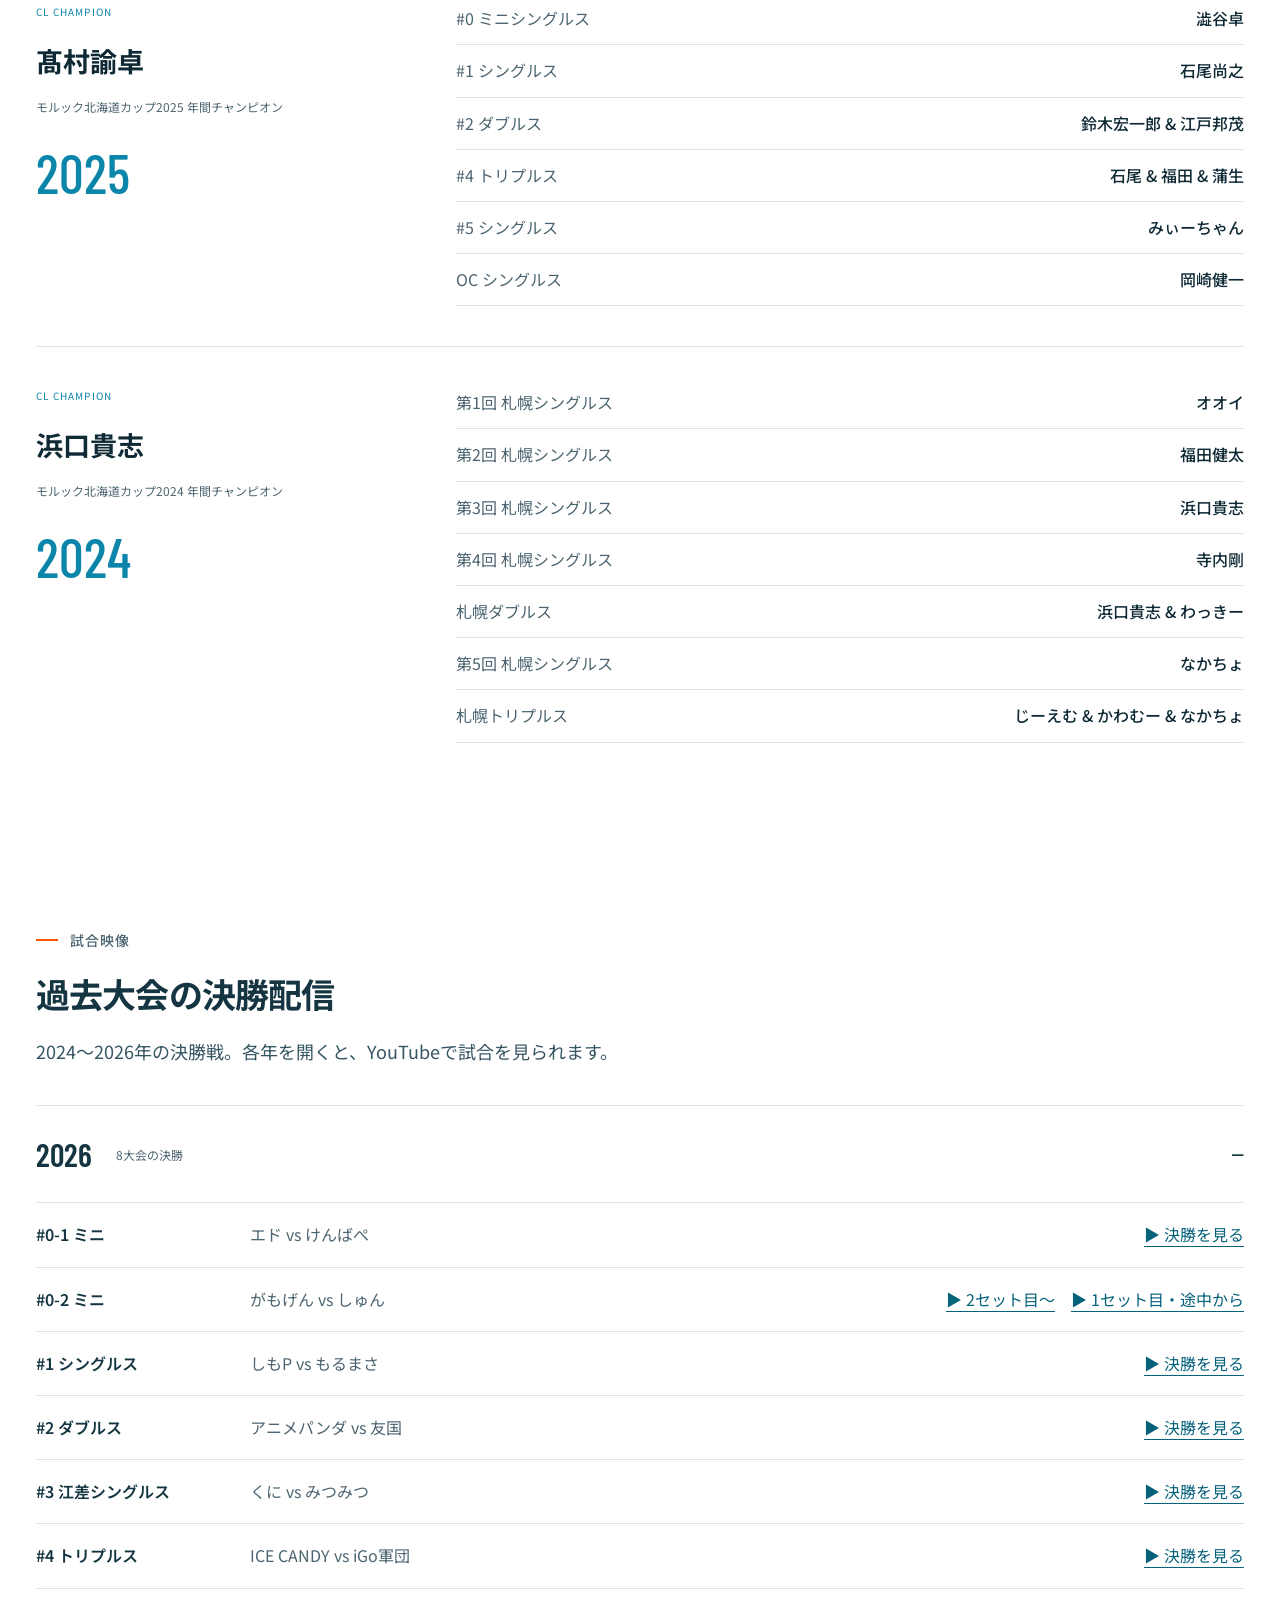
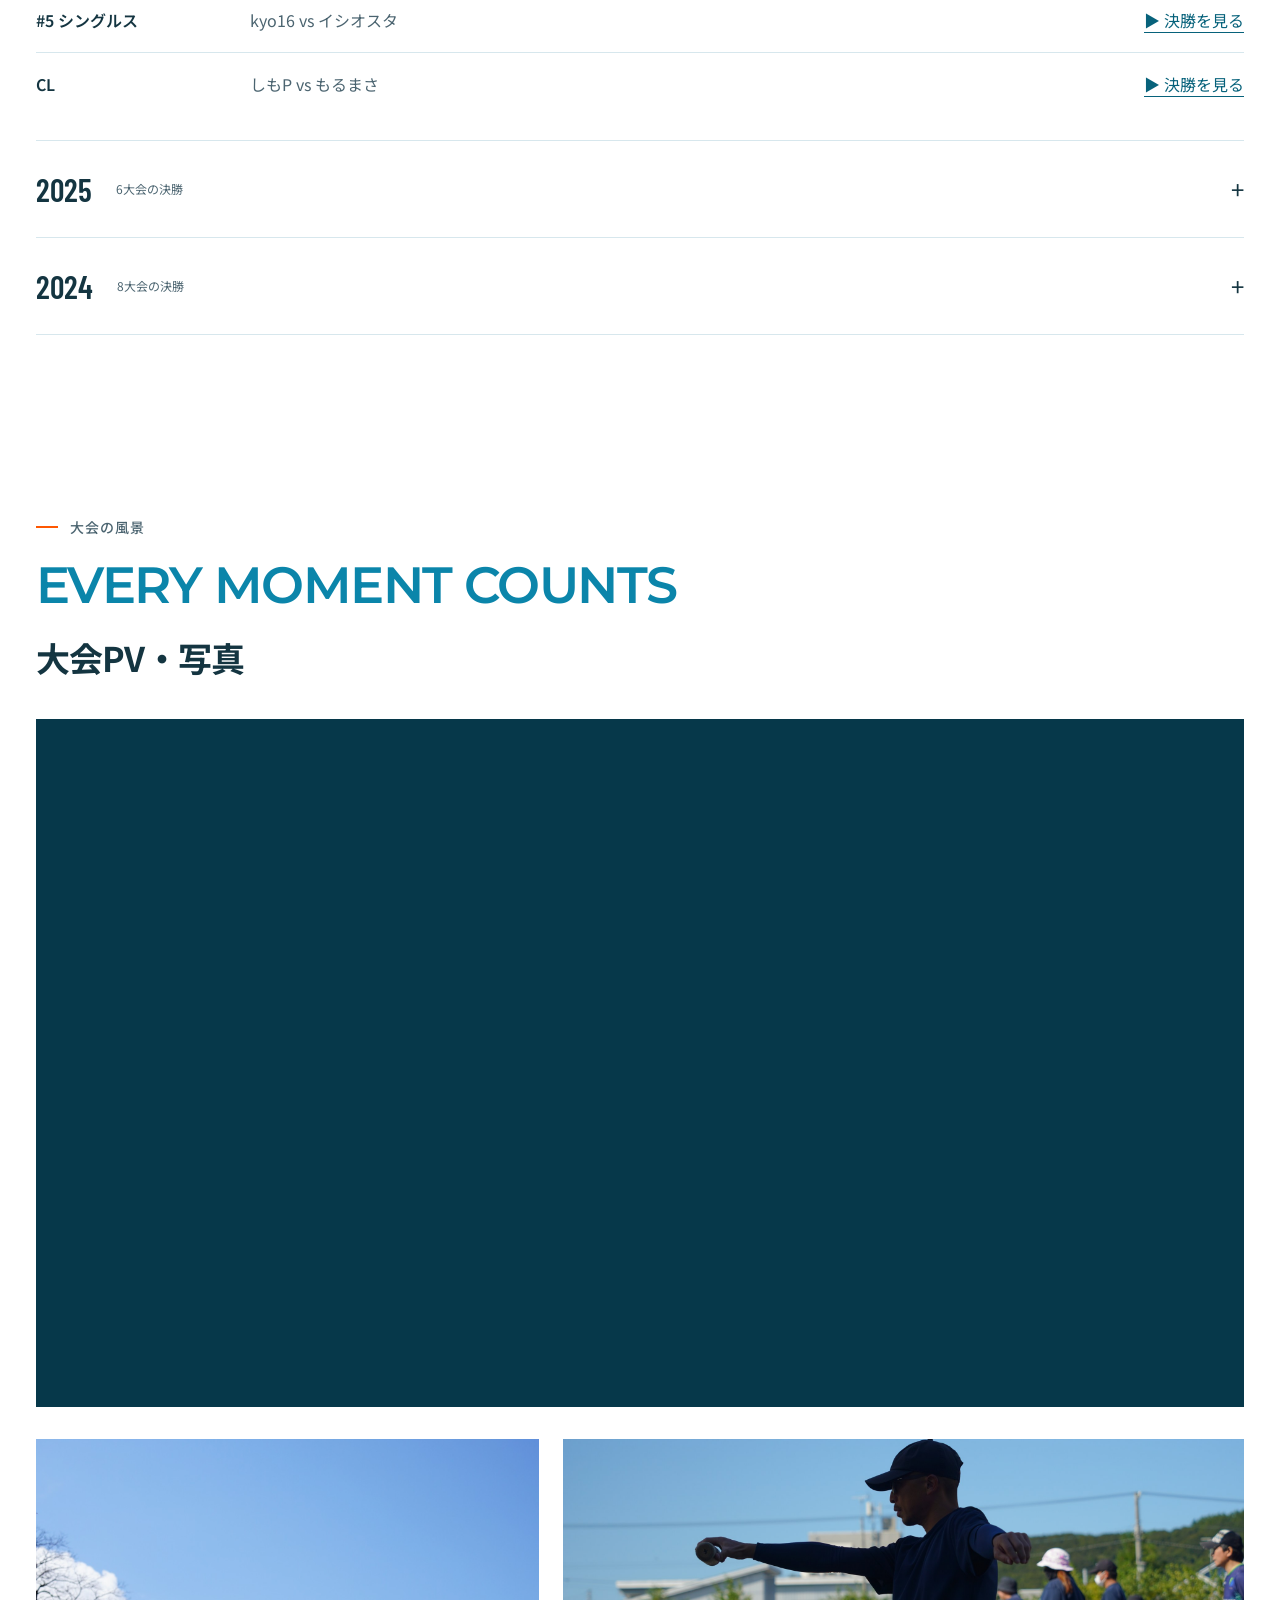
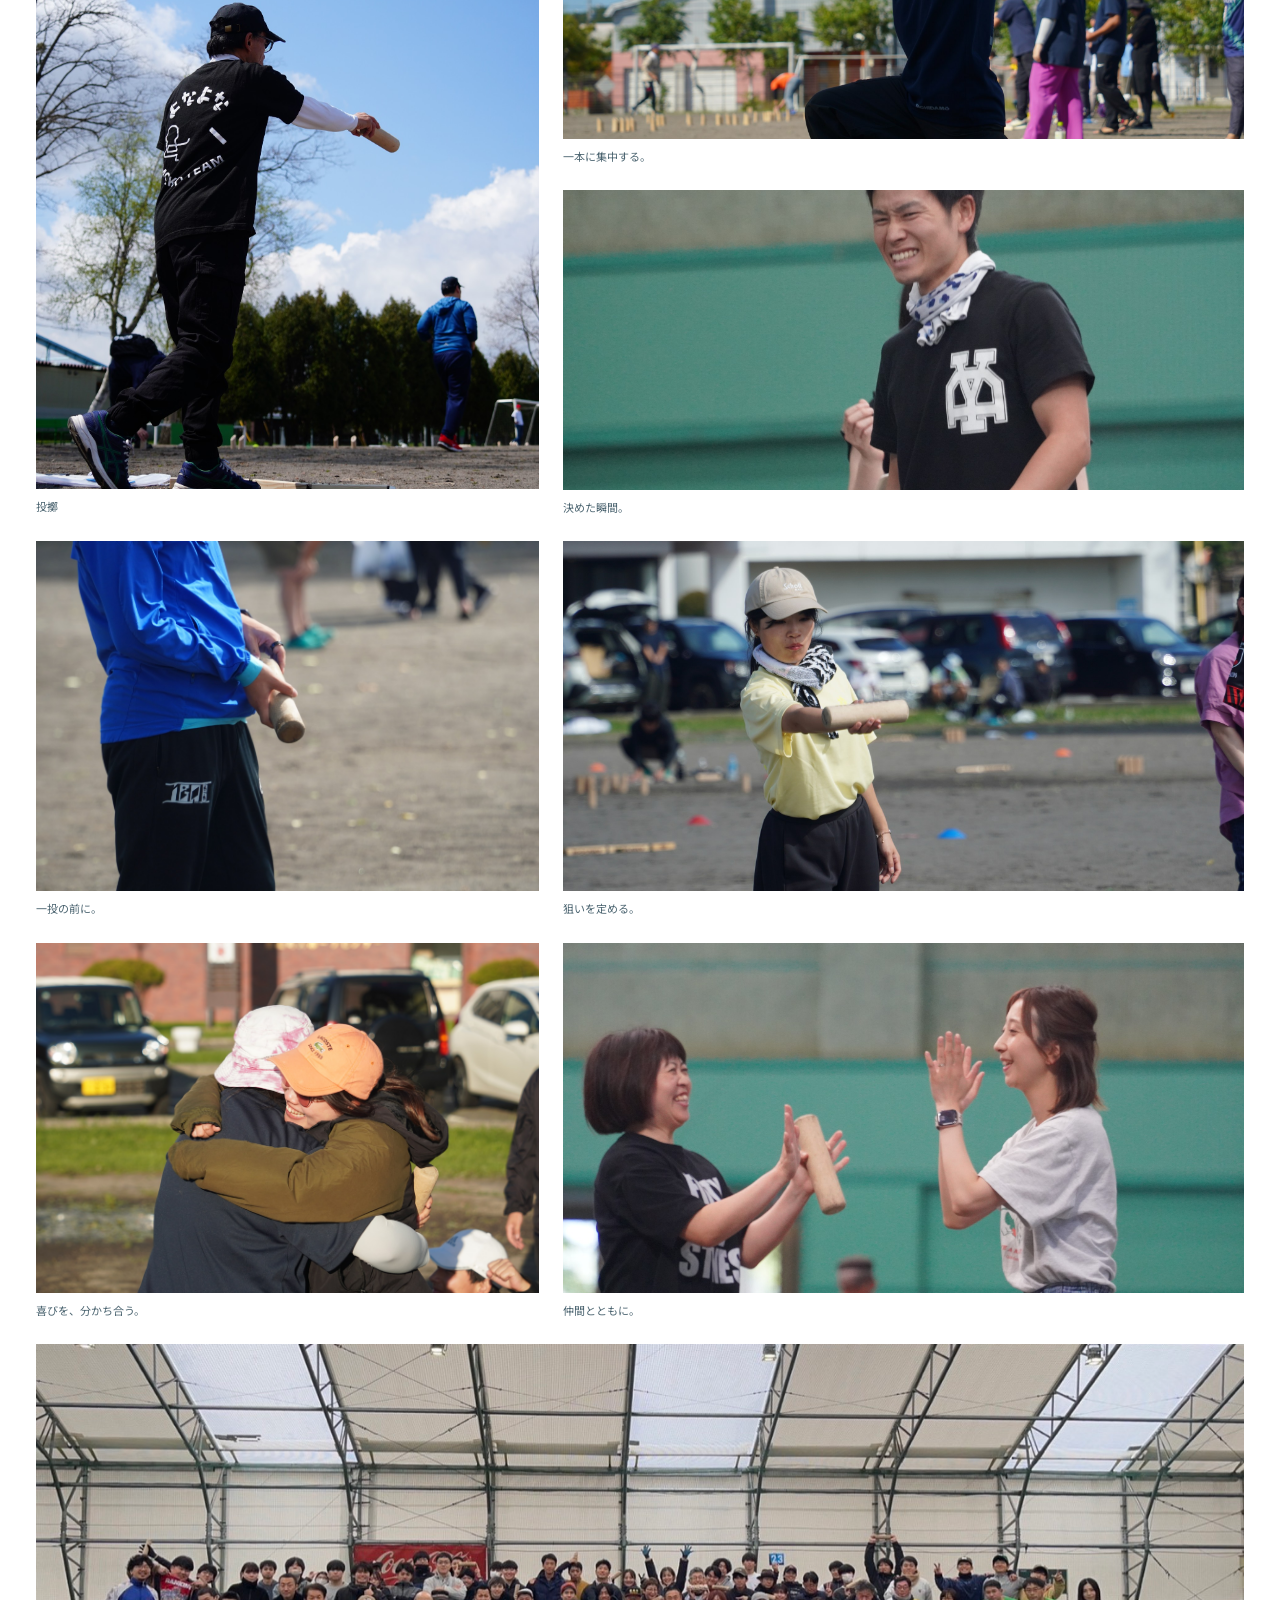
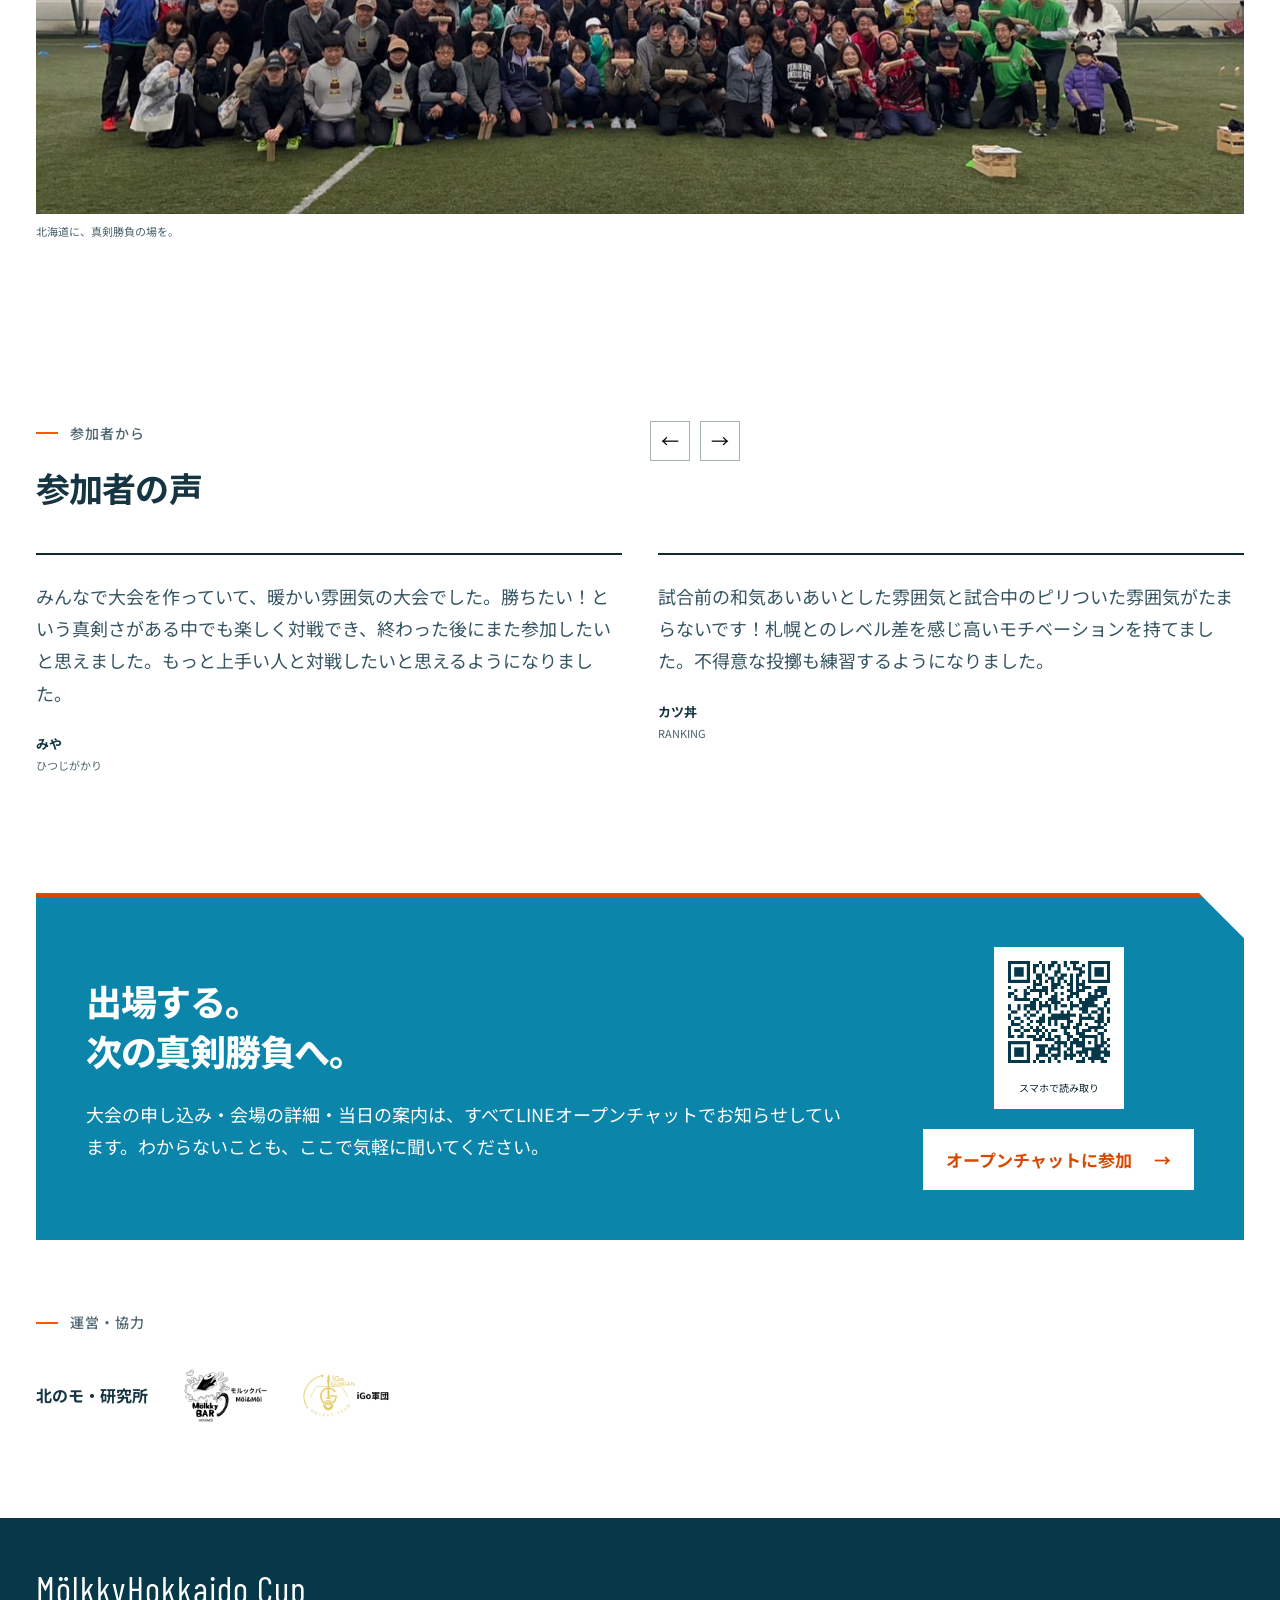
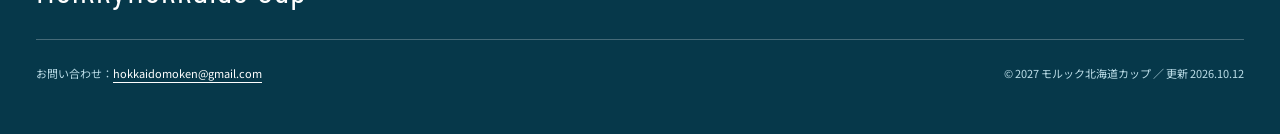
==== commit 8a9f6dd8: "Correct 2024 champion position to right in photo" ====
--- a/index.html
+++ b/index.html
@@ -127,7 +127,7 @@
     <div class="champions-grid">
       <figure><img src="img/champion-2026.jpg" alt="2026年間王者・古田優弥" loading="lazy"><figcaption><span>2026 / CL CHAMPION</span><strong>古田 優弥</strong><a href="https://www.youtube.com/watch?v=ecBjNCgyaY4" target="_blank" rel="noopener">CL決勝を見る ↗</a></figcaption></figure>
       <figure><img src="img/champion-2025.jpg" alt="トロフィーを持つ2025年間王者・髙村諭卓" loading="lazy"><figcaption><span>2025 / CL CHAMPION</span><strong>髙村 諭卓</strong></figcaption></figure>
-      <figure><img src="img/champion-2024.jpg" alt="写真左が2024年間王者・浜口貴志" loading="lazy"><figcaption><span>2024 / CL CHAMPION</span><strong>浜口 貴志</strong><small>写真左</small></figcaption></figure>
+      <figure><img src="img/champion-2024.jpg" alt="写真右が2024年間王者・浜口貴志" loading="lazy"><figcaption><span>2024 / CL CHAMPION</span><strong>浜口 貴志</strong><small>写真右</small></figcaption></figure>
     </div>
     <div id="hofList"></div>
   </div>
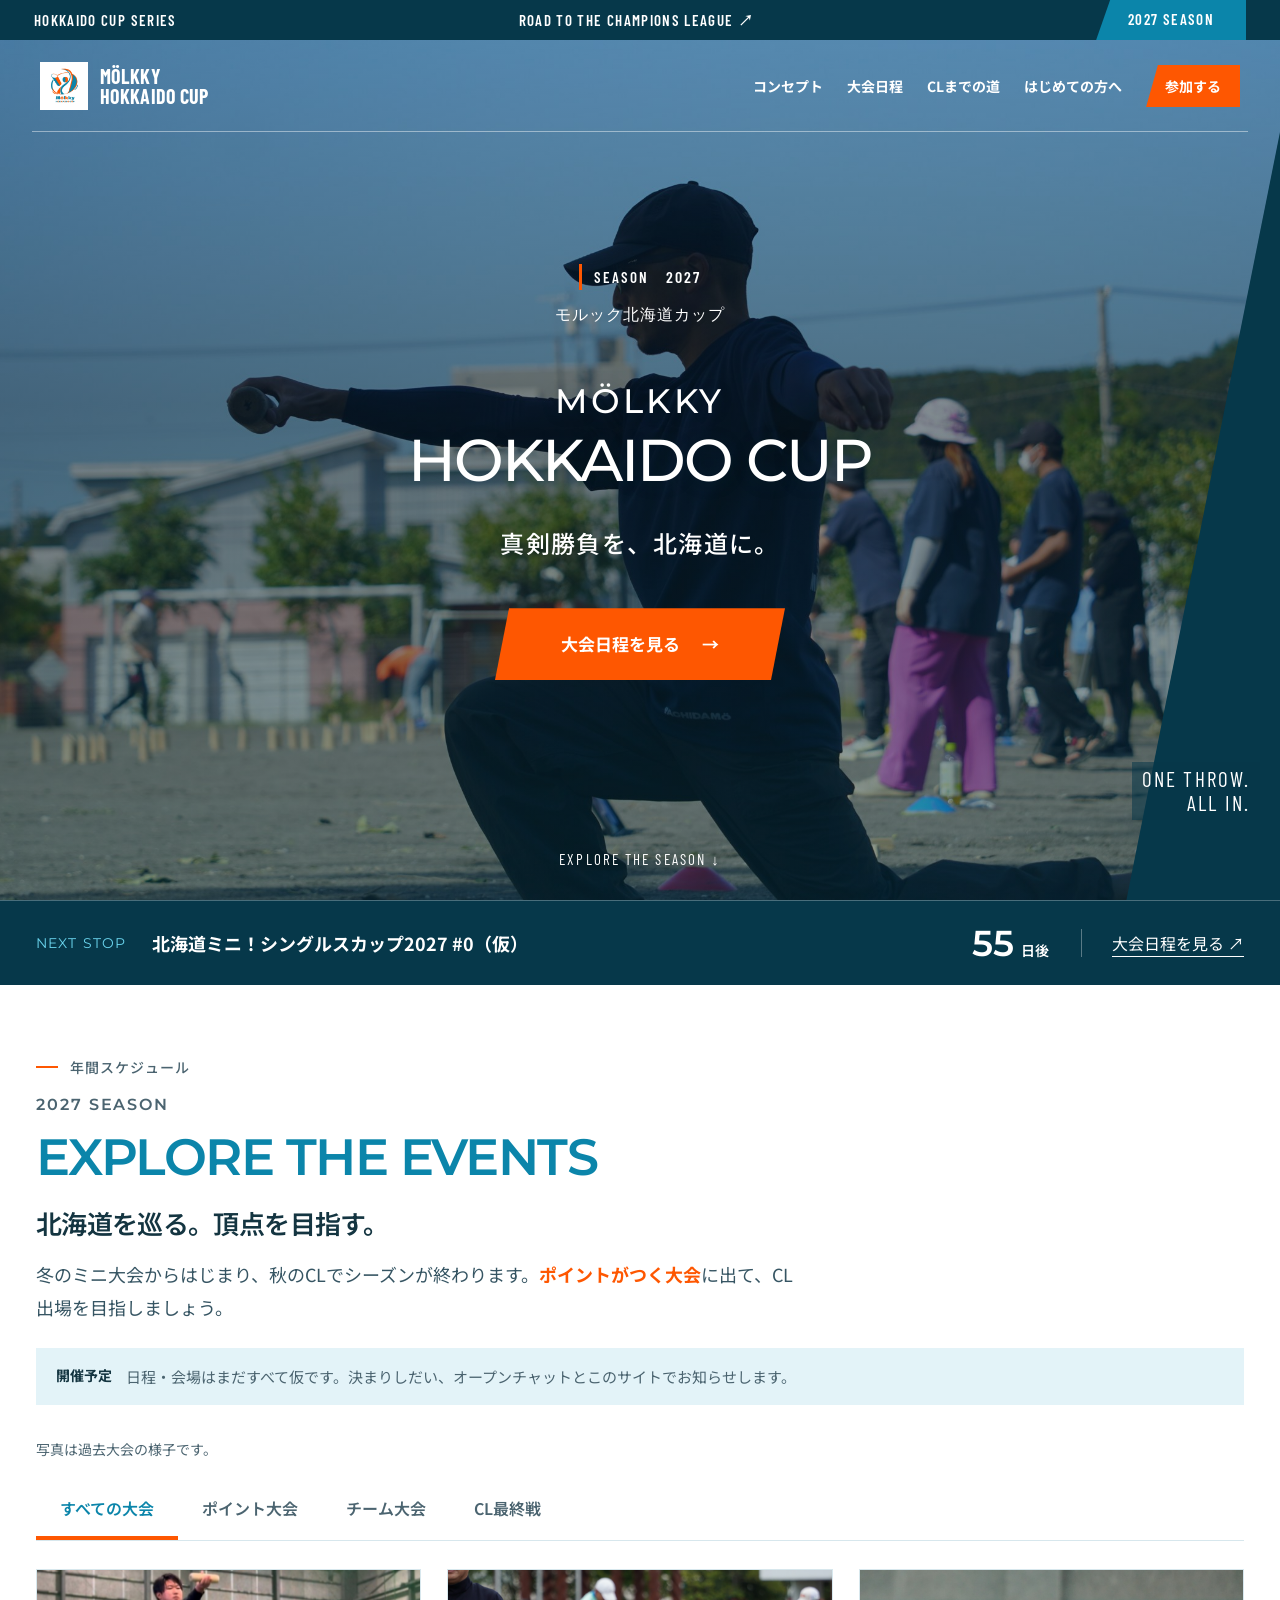
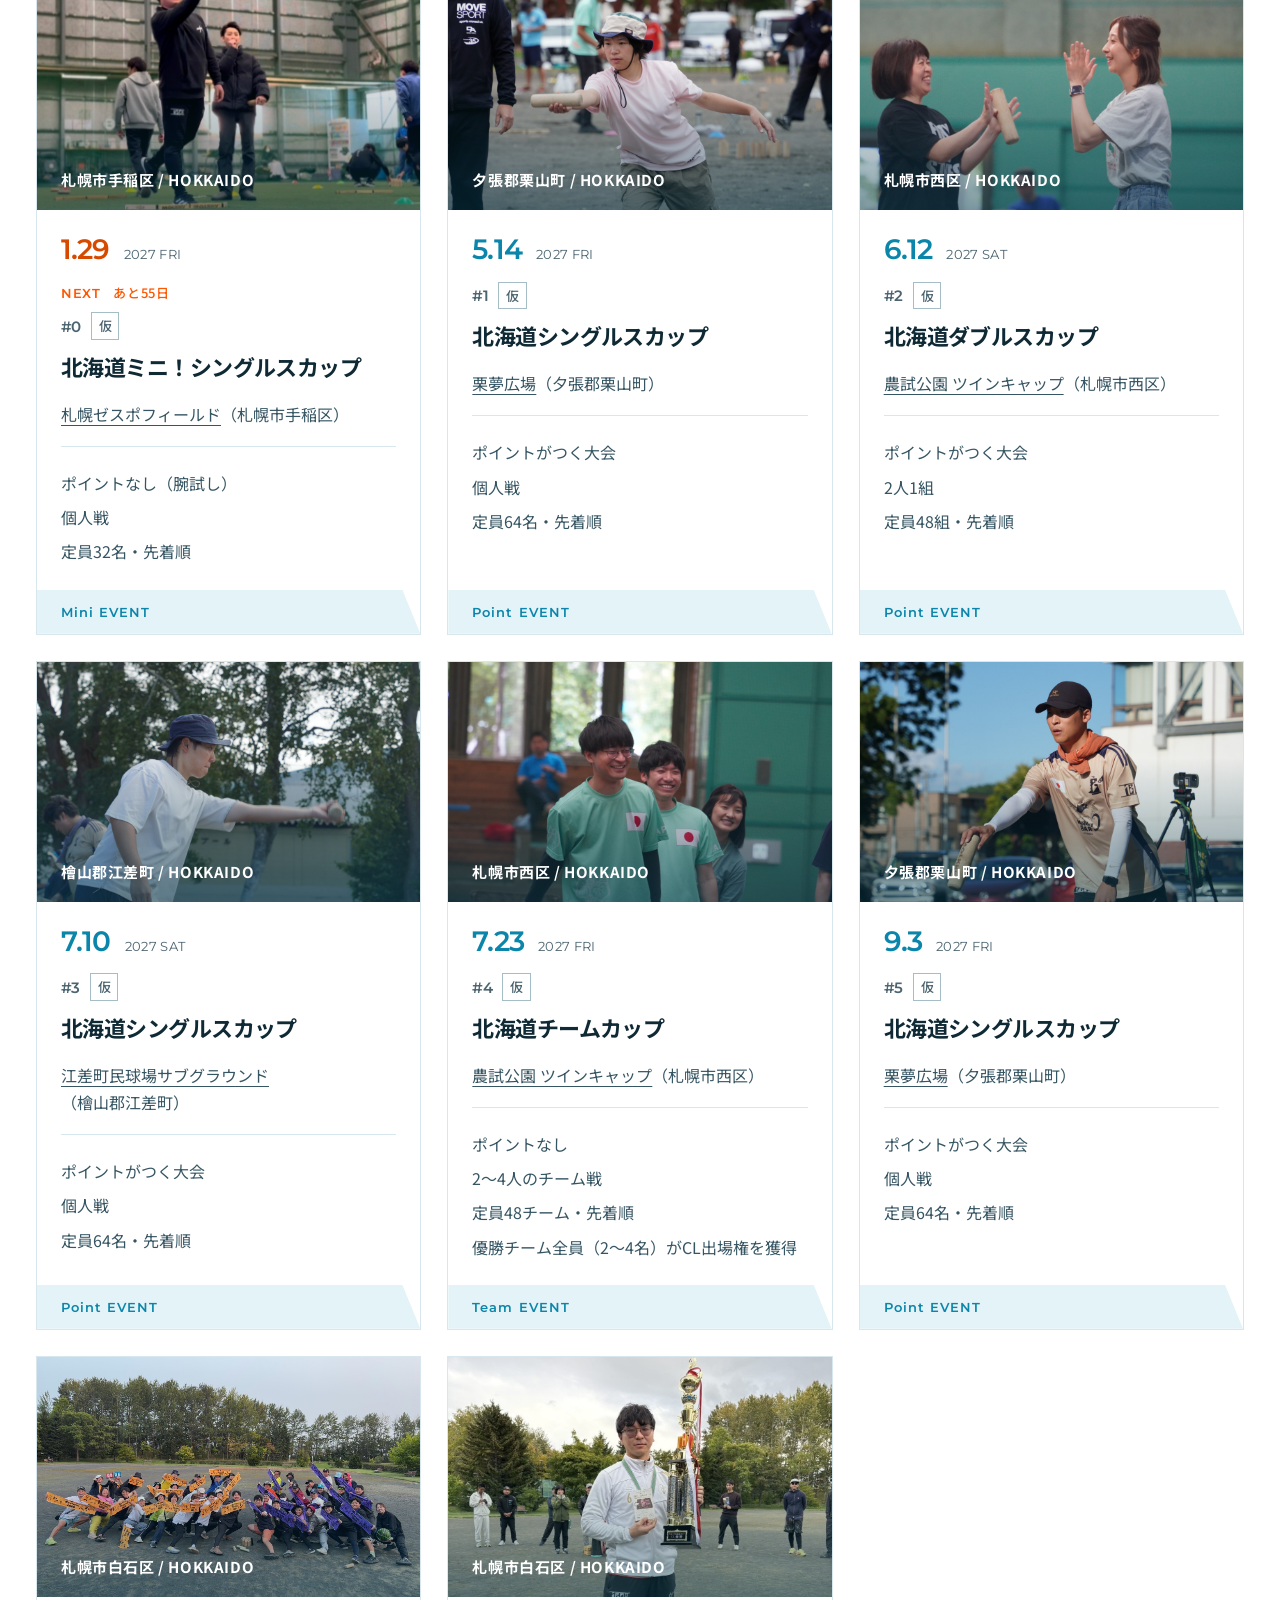
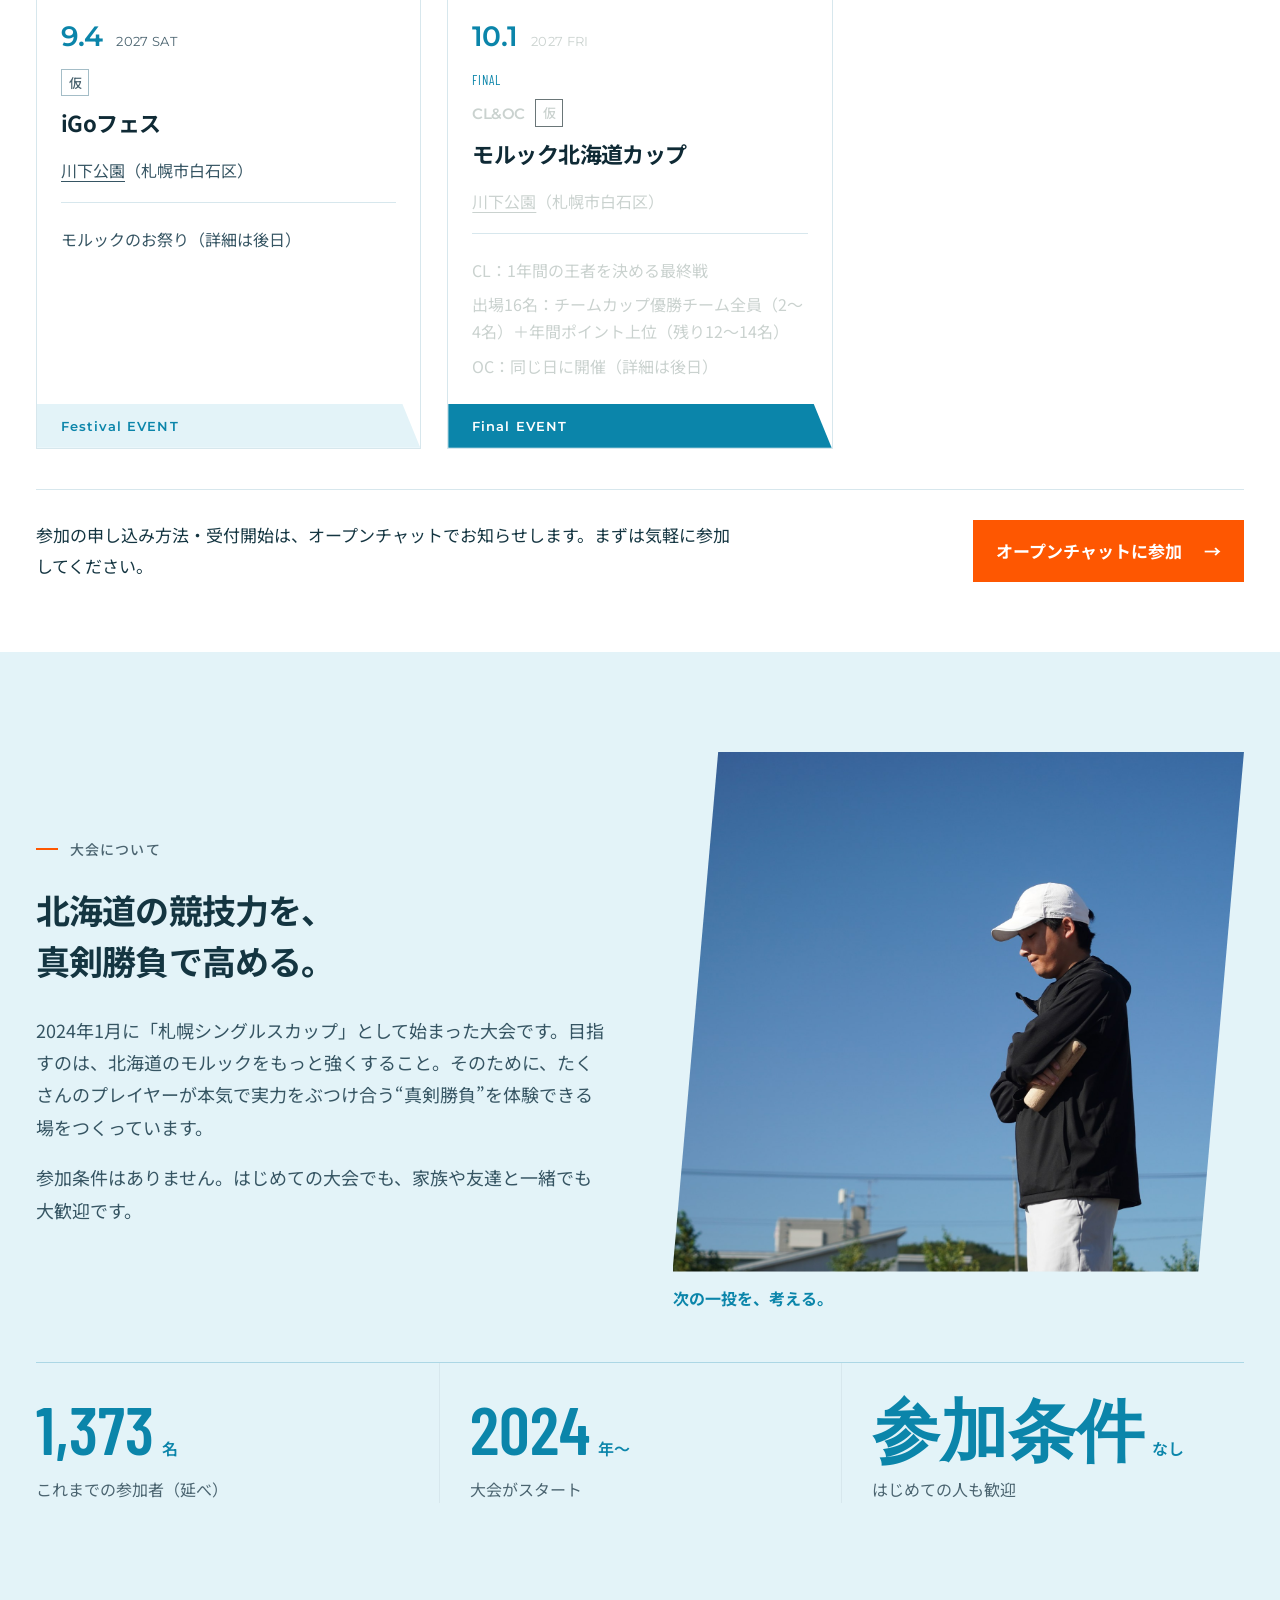
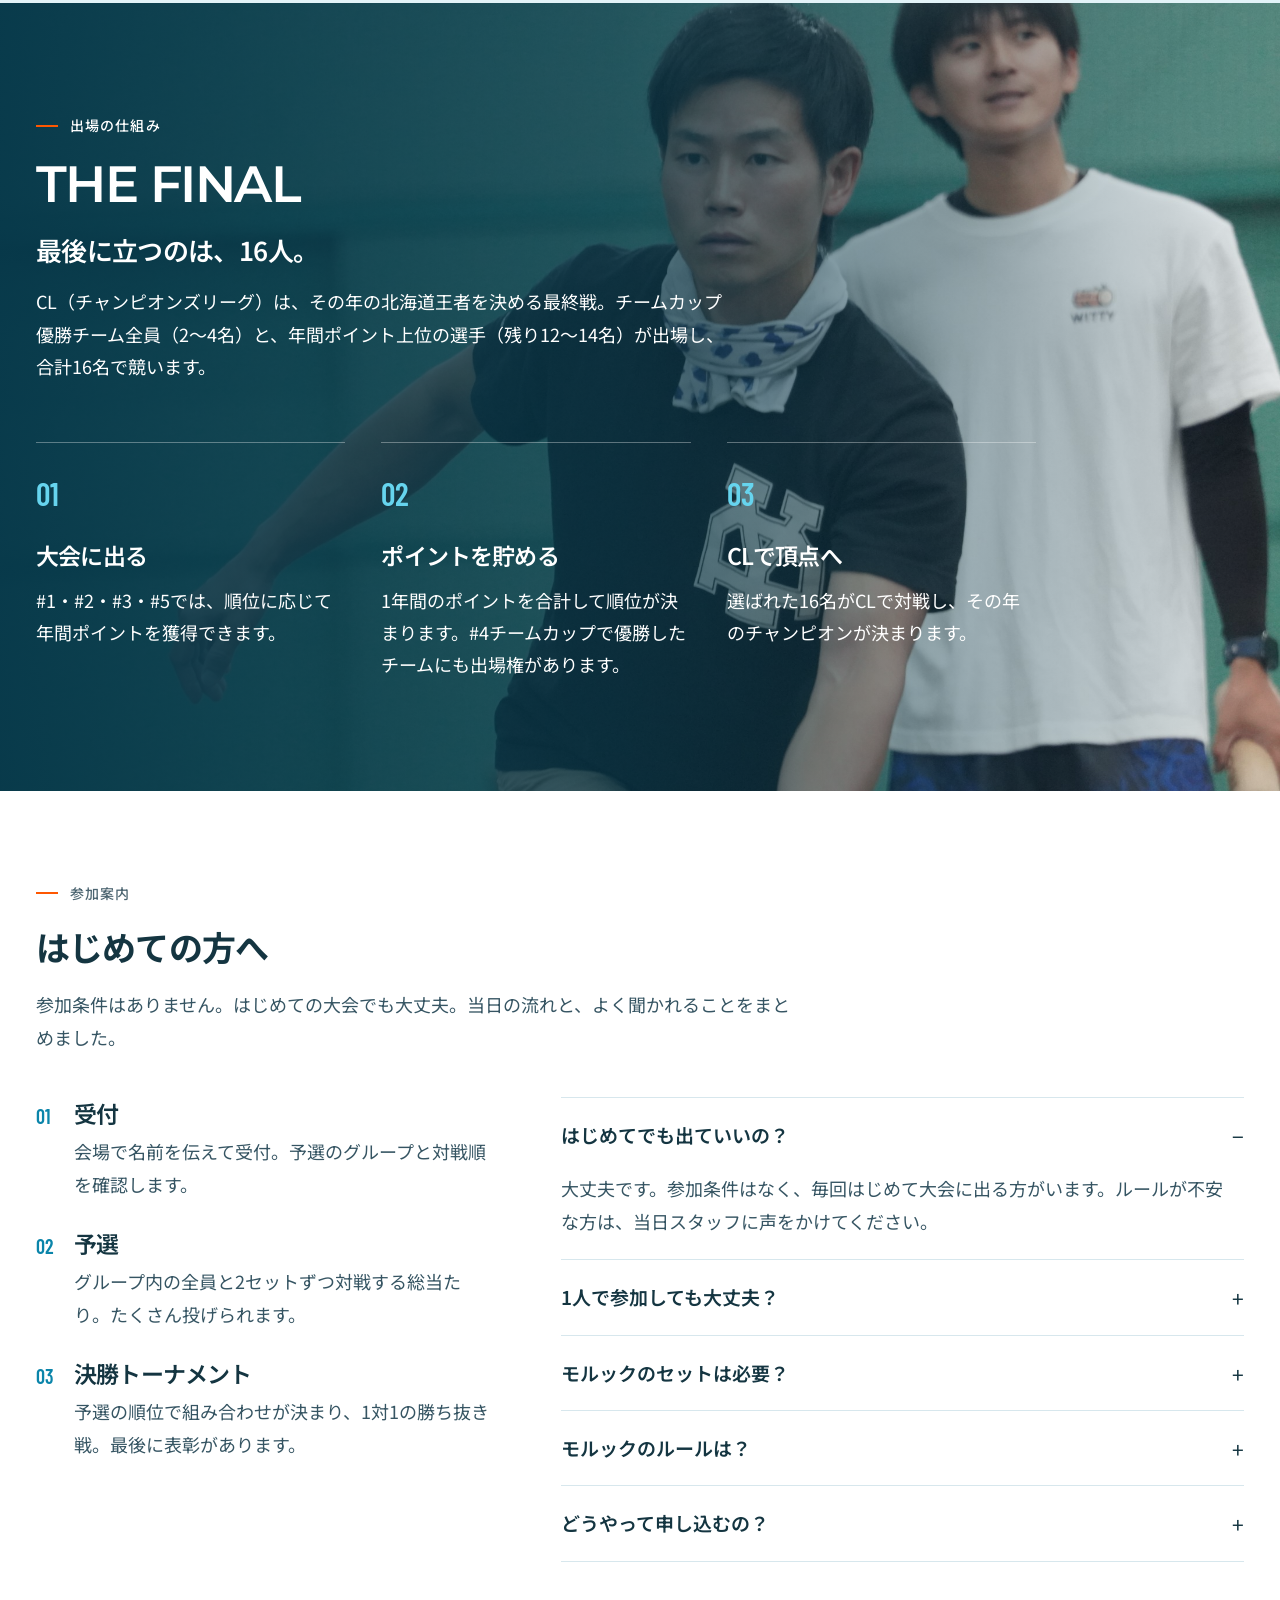
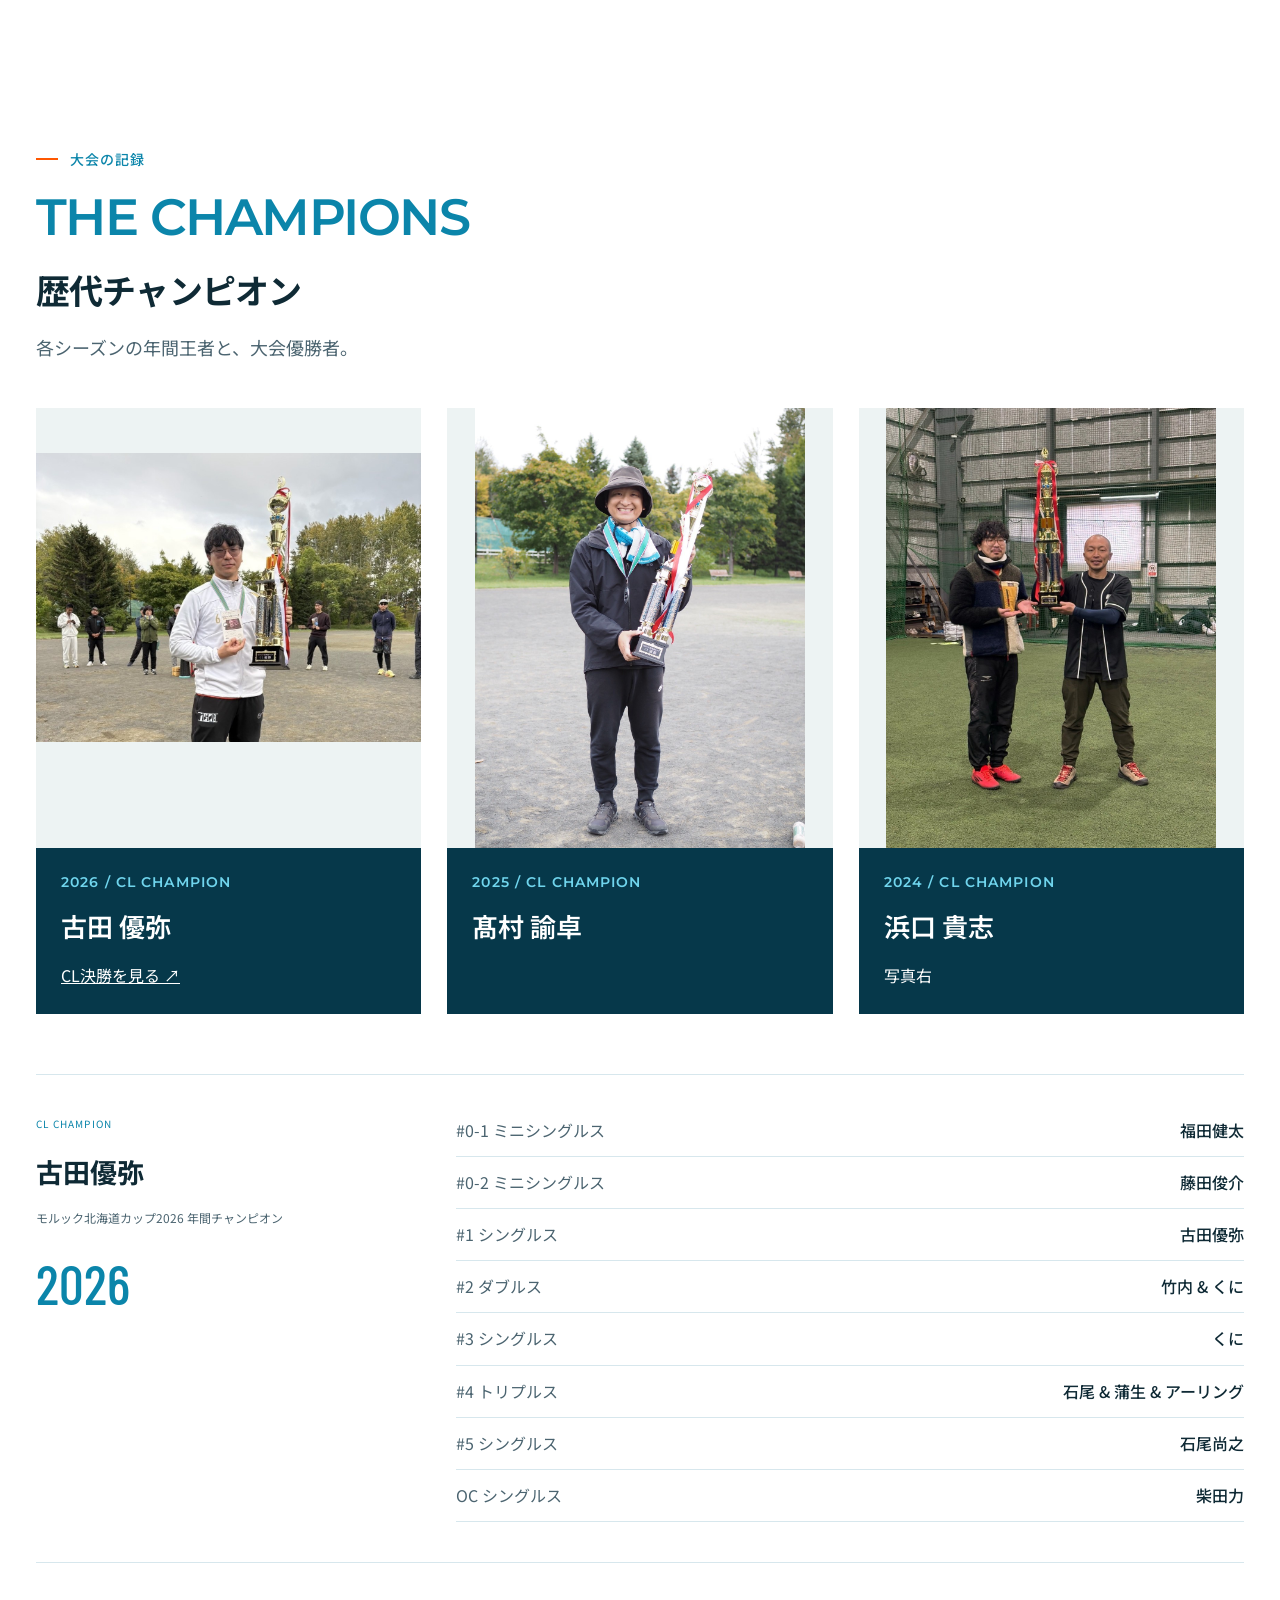
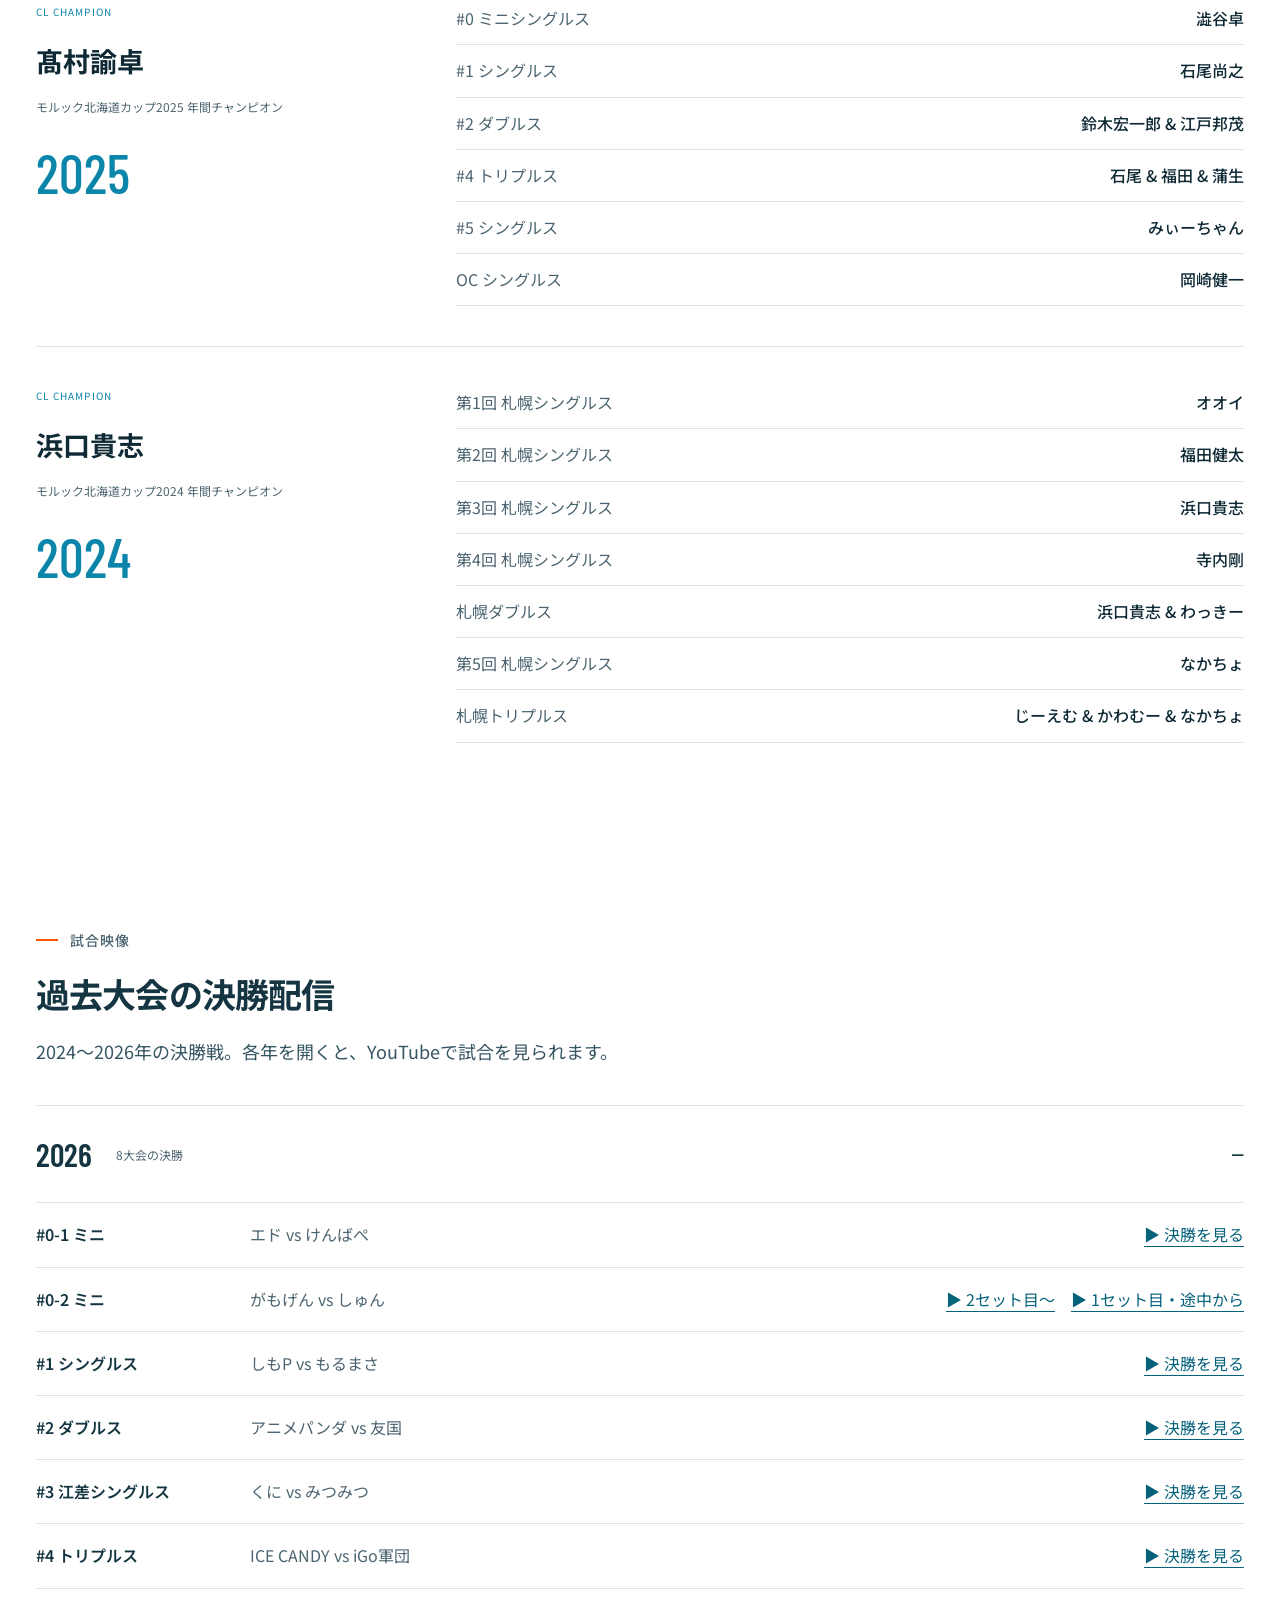
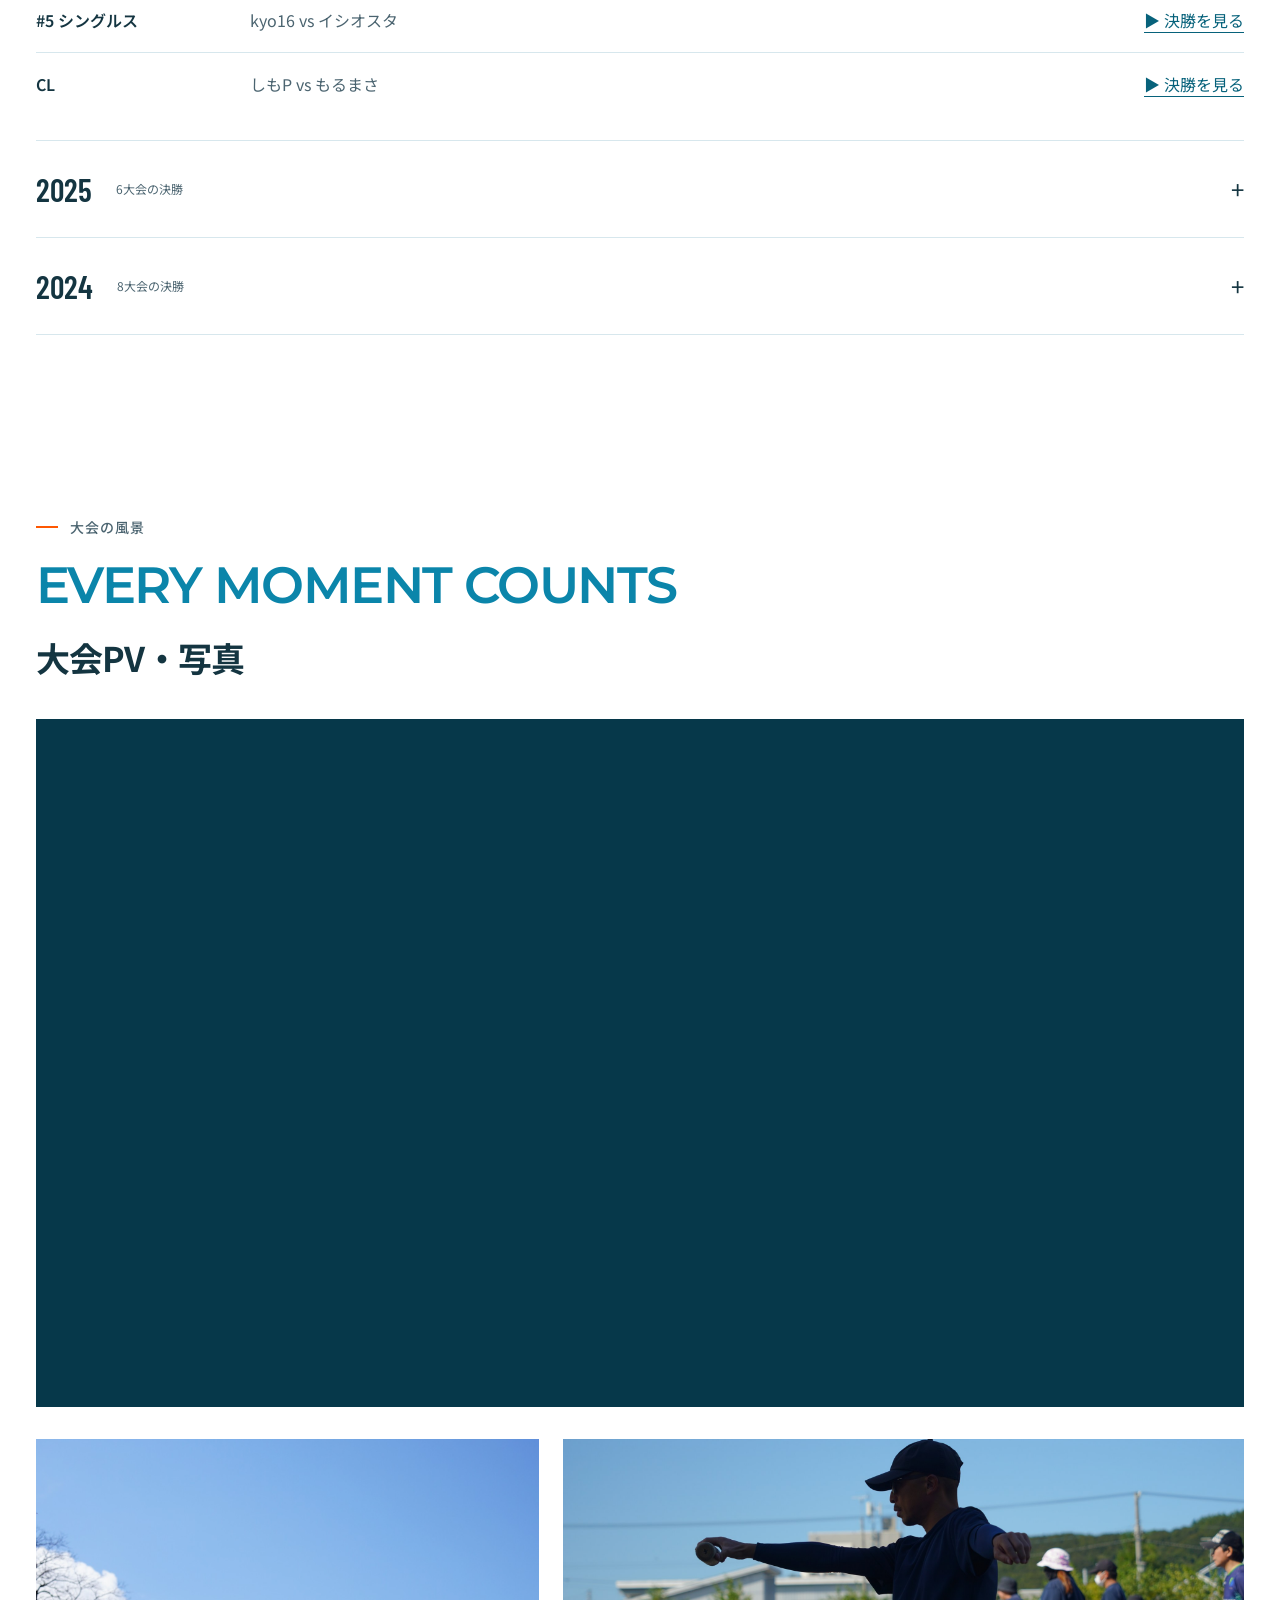
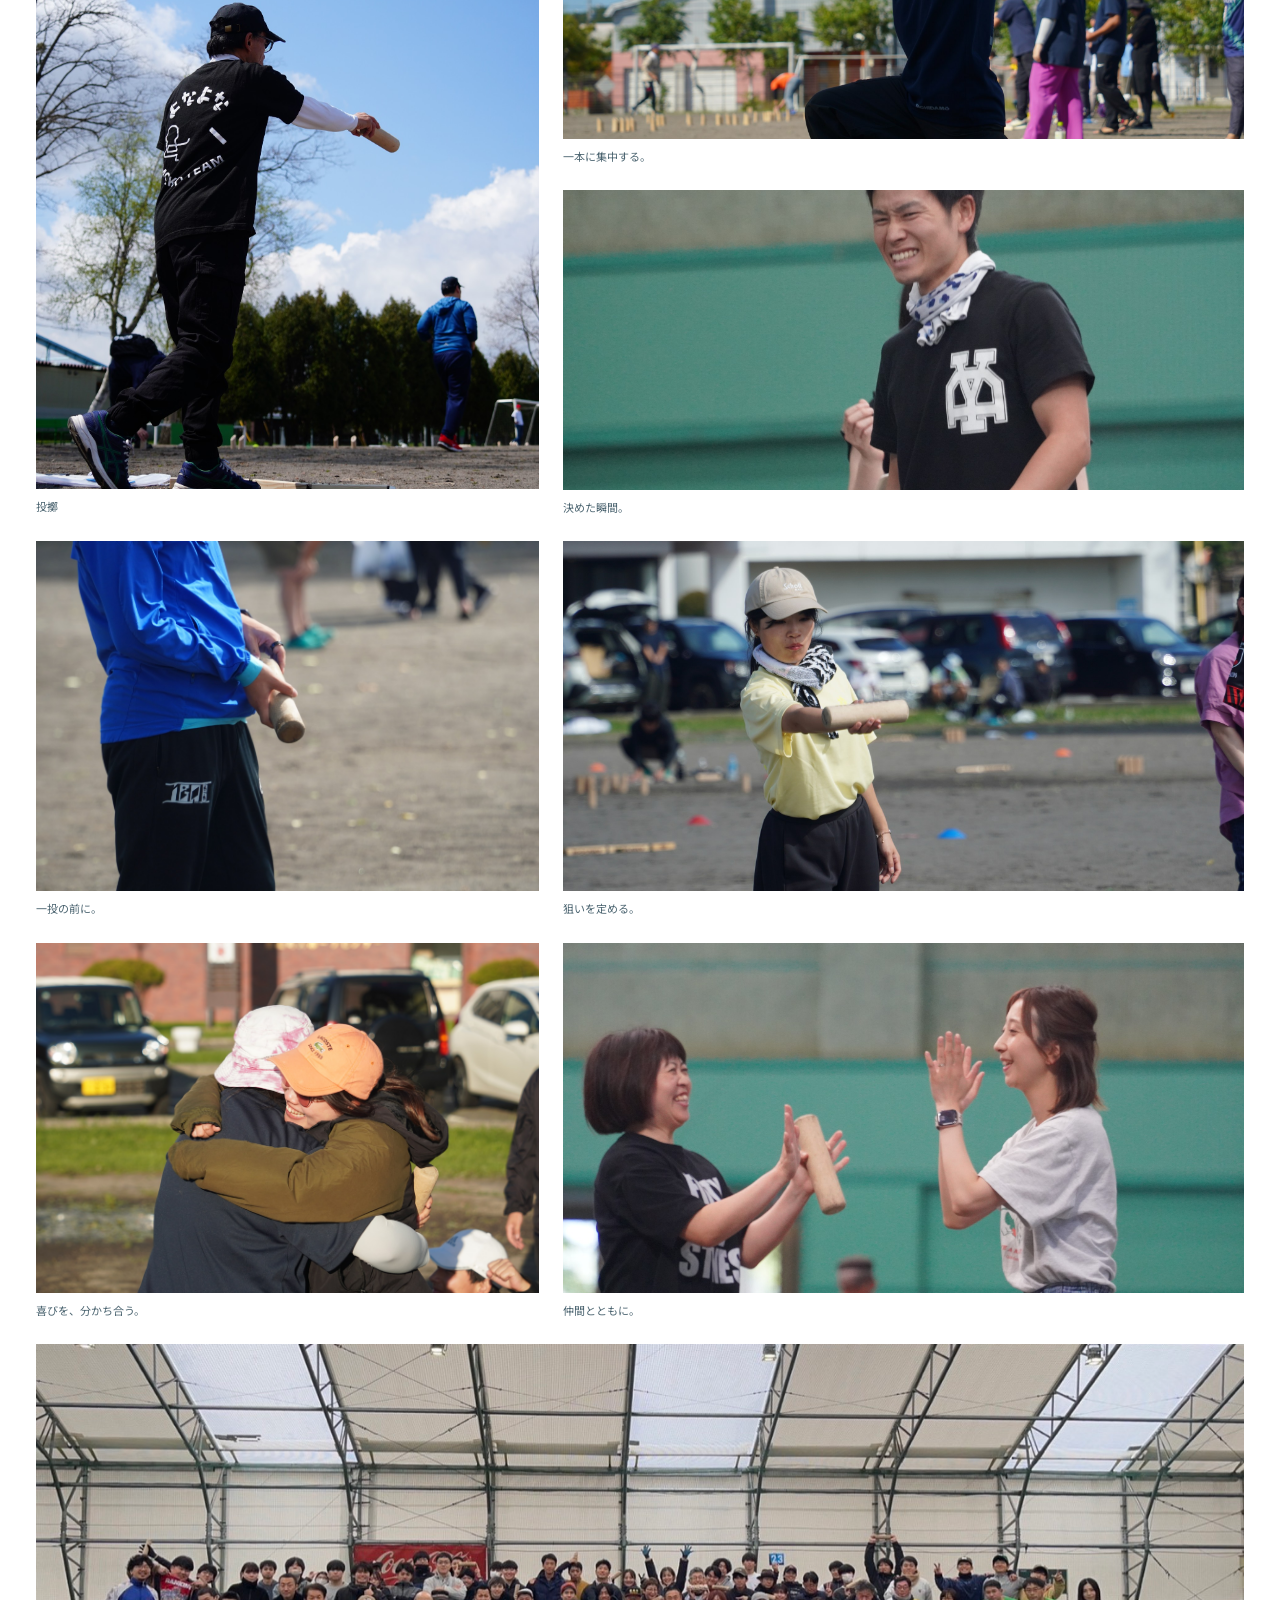
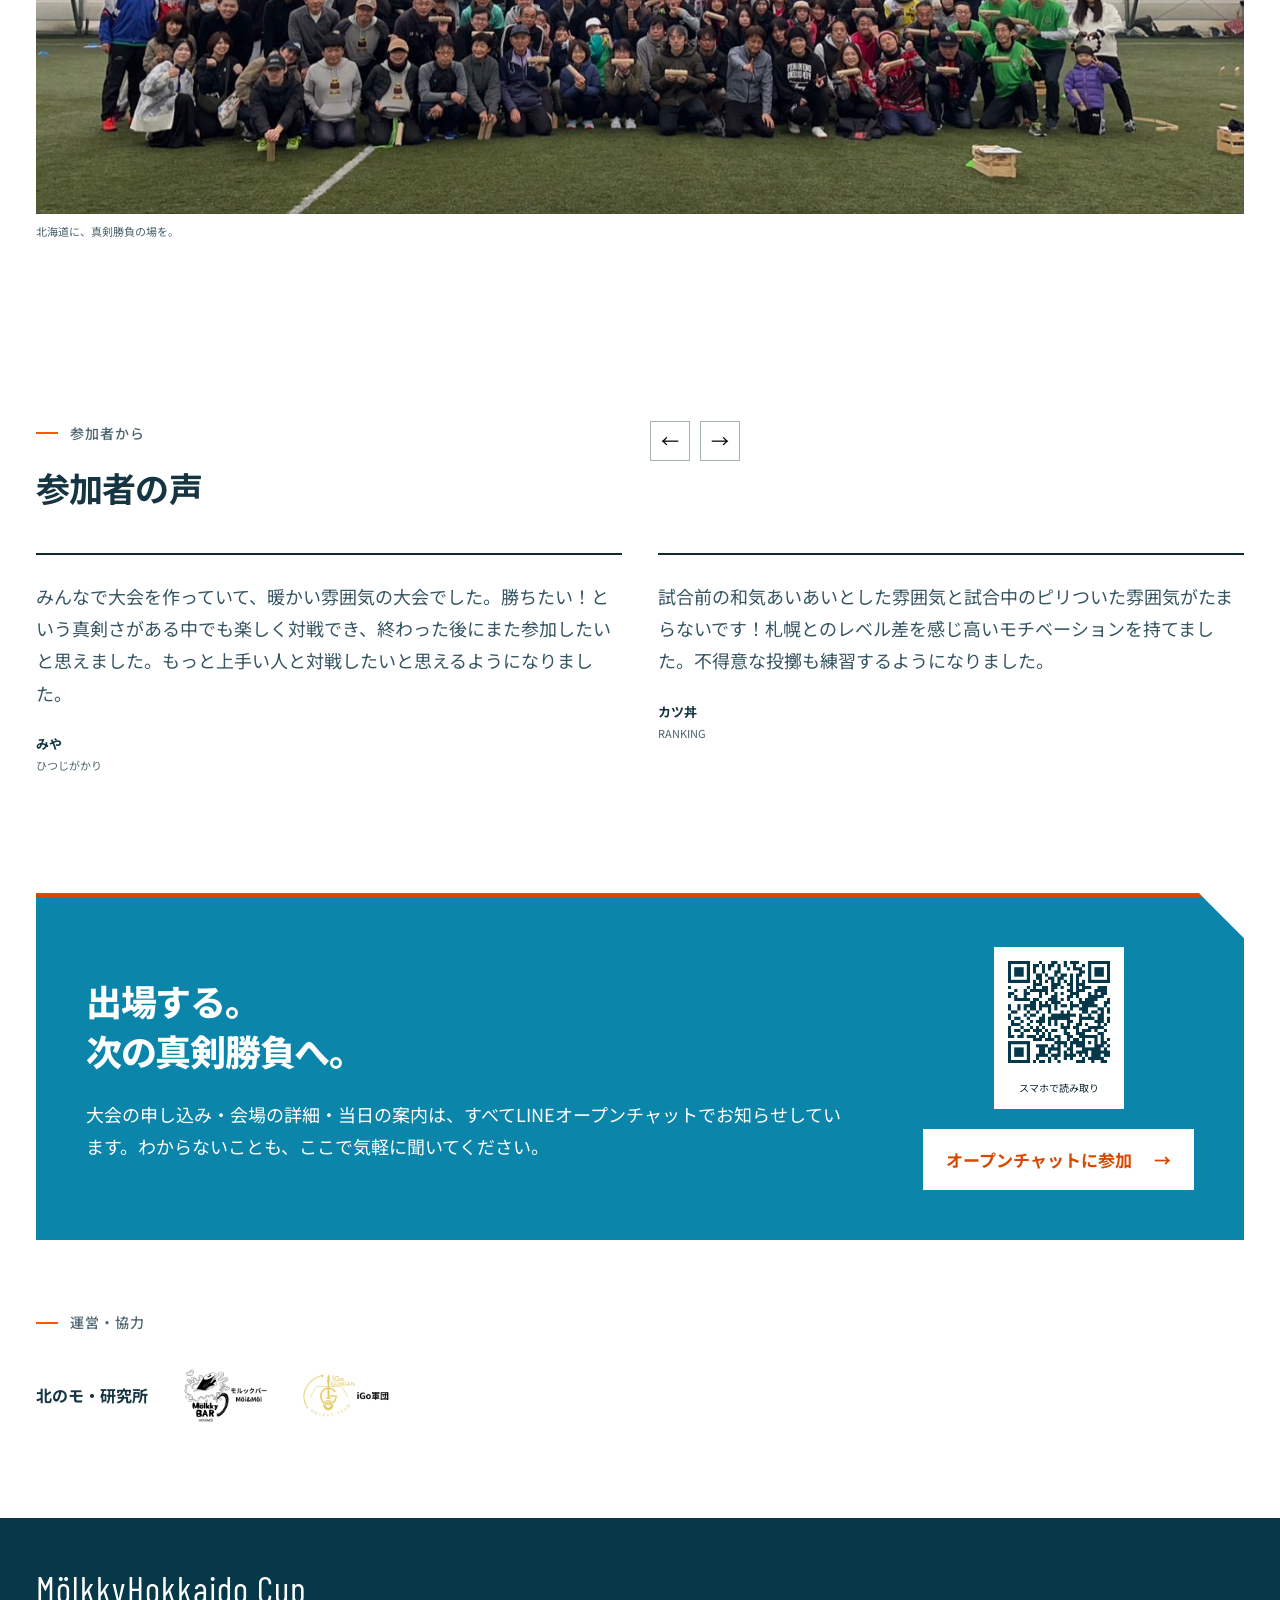
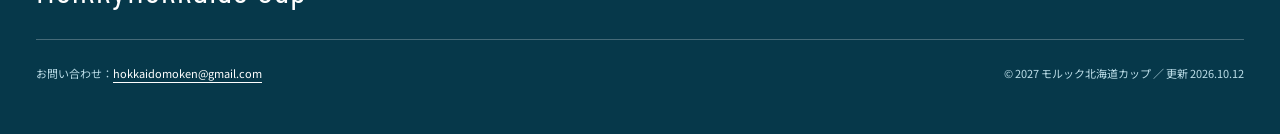
==== commit 400bd7b5: "Use supplied group photo for iGoFes" ====
--- a/index.html
+++ b/index.html
@@ -18,7 +18,7 @@
 <link rel="preconnect" href="https://fonts.gstatic.com" crossorigin>
 <link href="https://fonts.googleapis.com/css2?family=Barlow+Condensed:wght@500;600;700;800&family=Montserrat:wght@400;500;600;700;800&family=Noto+Sans+JP:wght@400;500;600;700;800;900&display=swap" rel="stylesheet">
 <link rel="stylesheet" href="design.css?v=20261012a">
-<link rel="stylesheet" href="series.css?v=20261012b">
+<link rel="stylesheet" href="series.css?v=20261012c">
 </head>
 <body>
 
@@ -226,7 +226,7 @@
     const fin = e.type === 'cl';
     const isNext = e === next;
     const days = Math.round((d - today) / 864e5);
-    const photos = {mini:'g5.jpg',point:'outdoor-release.jpg',team:'team-smiles.jpg',fes:'team-celebration.jpg',cl:'champion-2026.jpg'};
+    const photos = {mini:'g5.jpg',point:'outdoor-release.jpg',team:'team-smiles.jpg',fes:'igo-fes.jpg',cl:'champion-2026.jpg'};
     return `<article data-type="${e.type}" class="ev ${e.type} ${fin ? 'final' : ''} ${isNext ? 'next' : ''} rv">
       <div class="event-photo"><span class="event-region">${esc(e.area)} / HOKKAIDO</span><img src="img/${({'#1':'outdoor-release.jpg','#2':'high-five.jpg','#3':'side-throw.jpg','#5':'sunlit-throw.jpg'})[e.no] || photos[e.type] || 'outdoor-release.jpg'}" alt="" loading="lazy"></div>
       <div class="date"><div class="md">${d.getMonth()+1}.${d.getDate()}</div><div class="dow">${d.getFullYear()} ${DOW[d.getDay()]}</div></div>
--- a/series.css
+++ b/series.css
@@ -38,3 +38,5 @@
 @media(max-width:760px){body{font-size:16px;line-height:1.75}.hero h1.english-title{font-size:clamp(27px,7.6vw,48px);font-weight:500;line-height:1.2;letter-spacing:-.04em}.hero h1.english-title span{font-size:1.2em;letter-spacing:.035em}.hero-message{font-size:19px;letter-spacing:.02em}.hero-name{font-size:14px}.hero .btn{font-size:16px}.display-label,.system .display-label,.gallery-sec .display-label{font-size:32px;line-height:1.25}.heading-kicker{font-size:14px}.sec-title,.concept h2{font-size:27px}.road .sec-title,.system .sec-title{font-size:22px}.concept p,.sec-lead,.step p,.flow p,.faq .ans,.voice p,.join p{font-size:17px;line-height:1.8}.road{padding:48px 0}.notice{font-size:14px;padding:16px;gap:12px}.photo-note{font-size:13px}.event-filters button{font-size:14px;padding:14px 10px;flex:1;min-height:48px}.timeline{margin-top:22px}.ev .title{font-size:21px}.ev .date .md{font-size:27px}.ev .date .dow{font-size:13px}.ev .venue,.ev li{font-size:16px}.event-photo,.ev.final .event-photo{height:230px}.countdown .nm{font-size:16px}.countdown .days{font-size:34px}.next-link{font-size:15px}.faq summary{font-size:18px}.hof-list .row,.archive-match h3,.archive-match p,.archive-links a{font-size:15px}.stat .l{font-size:13px}.champions-grid figcaption span{font-size:13px}.road-cta p{font-size:16px}.btn{font-size:16px}}
 
 .join p{color:white}@media(max-width:760px){.event-filters button{font-size:13px;padding:14px 7px;min-width:0}}
+
+.ev.fes .event-photo img{object-position:center 72%}
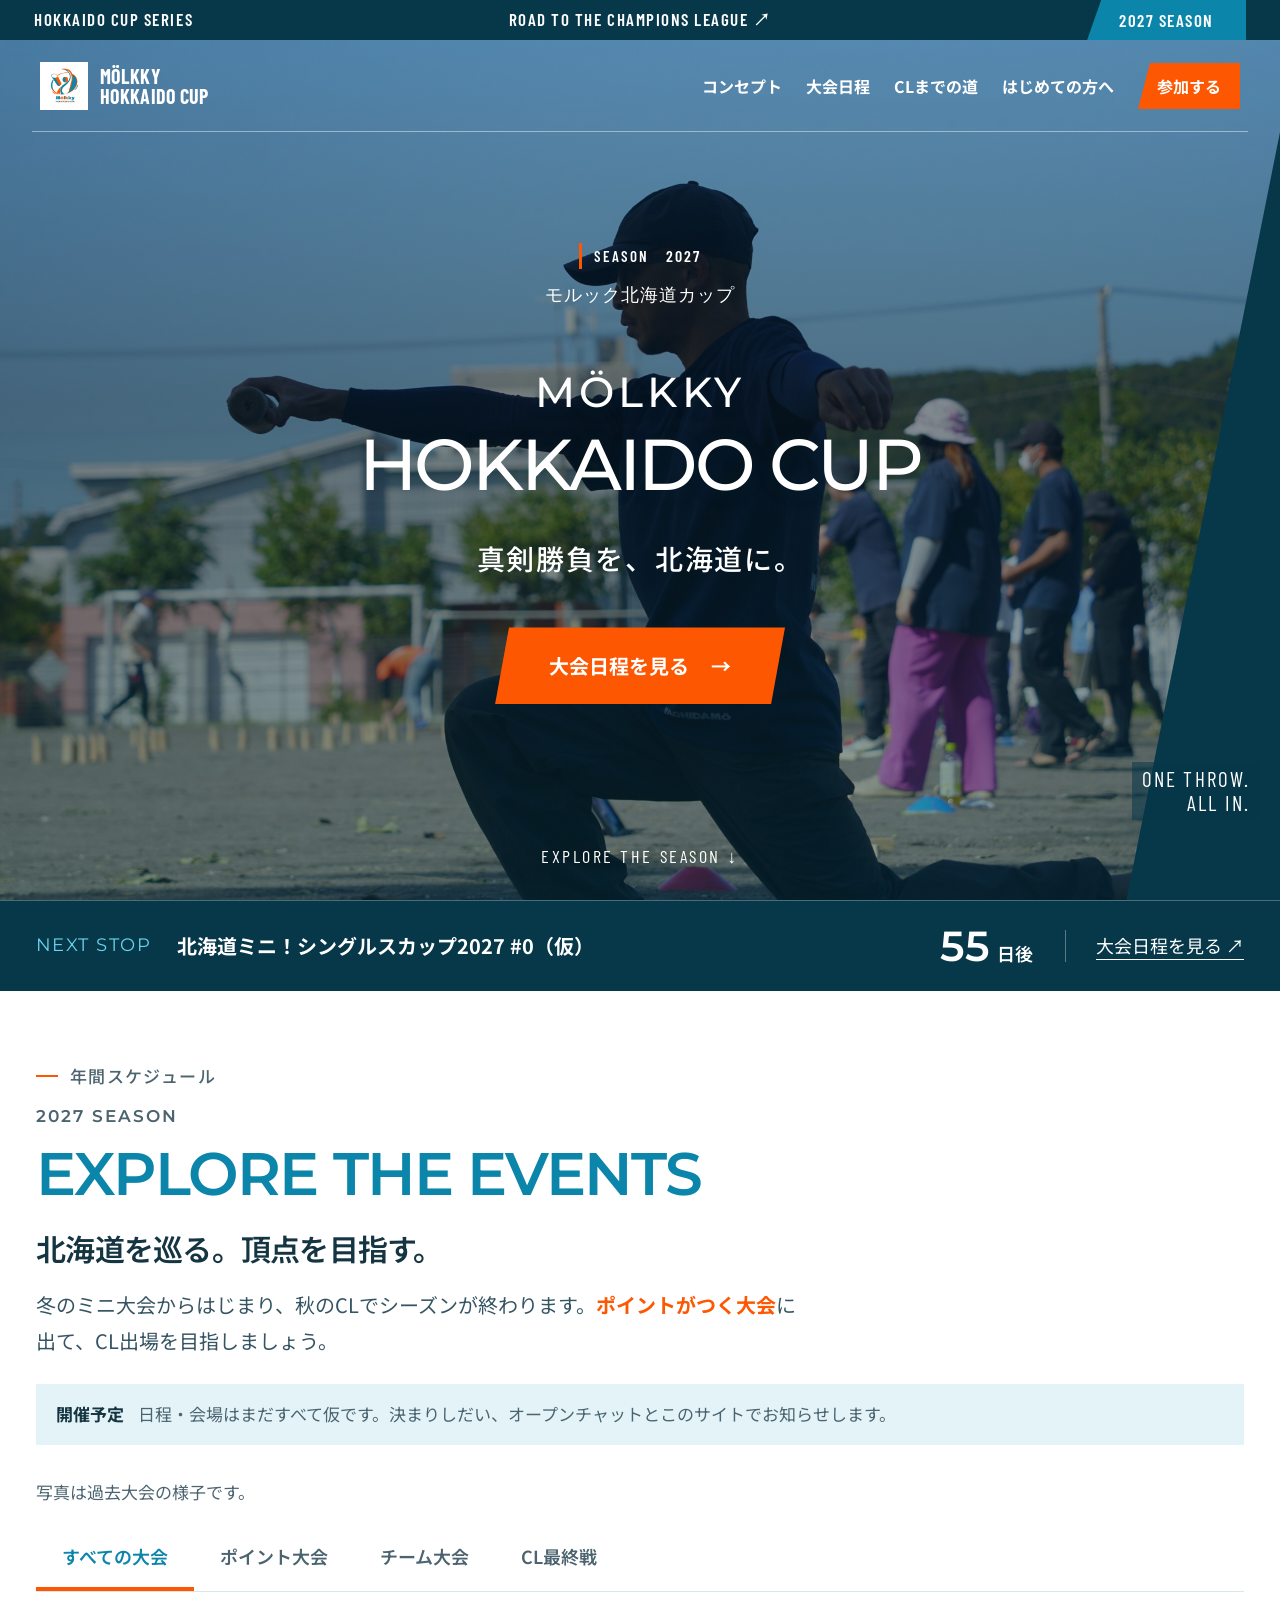
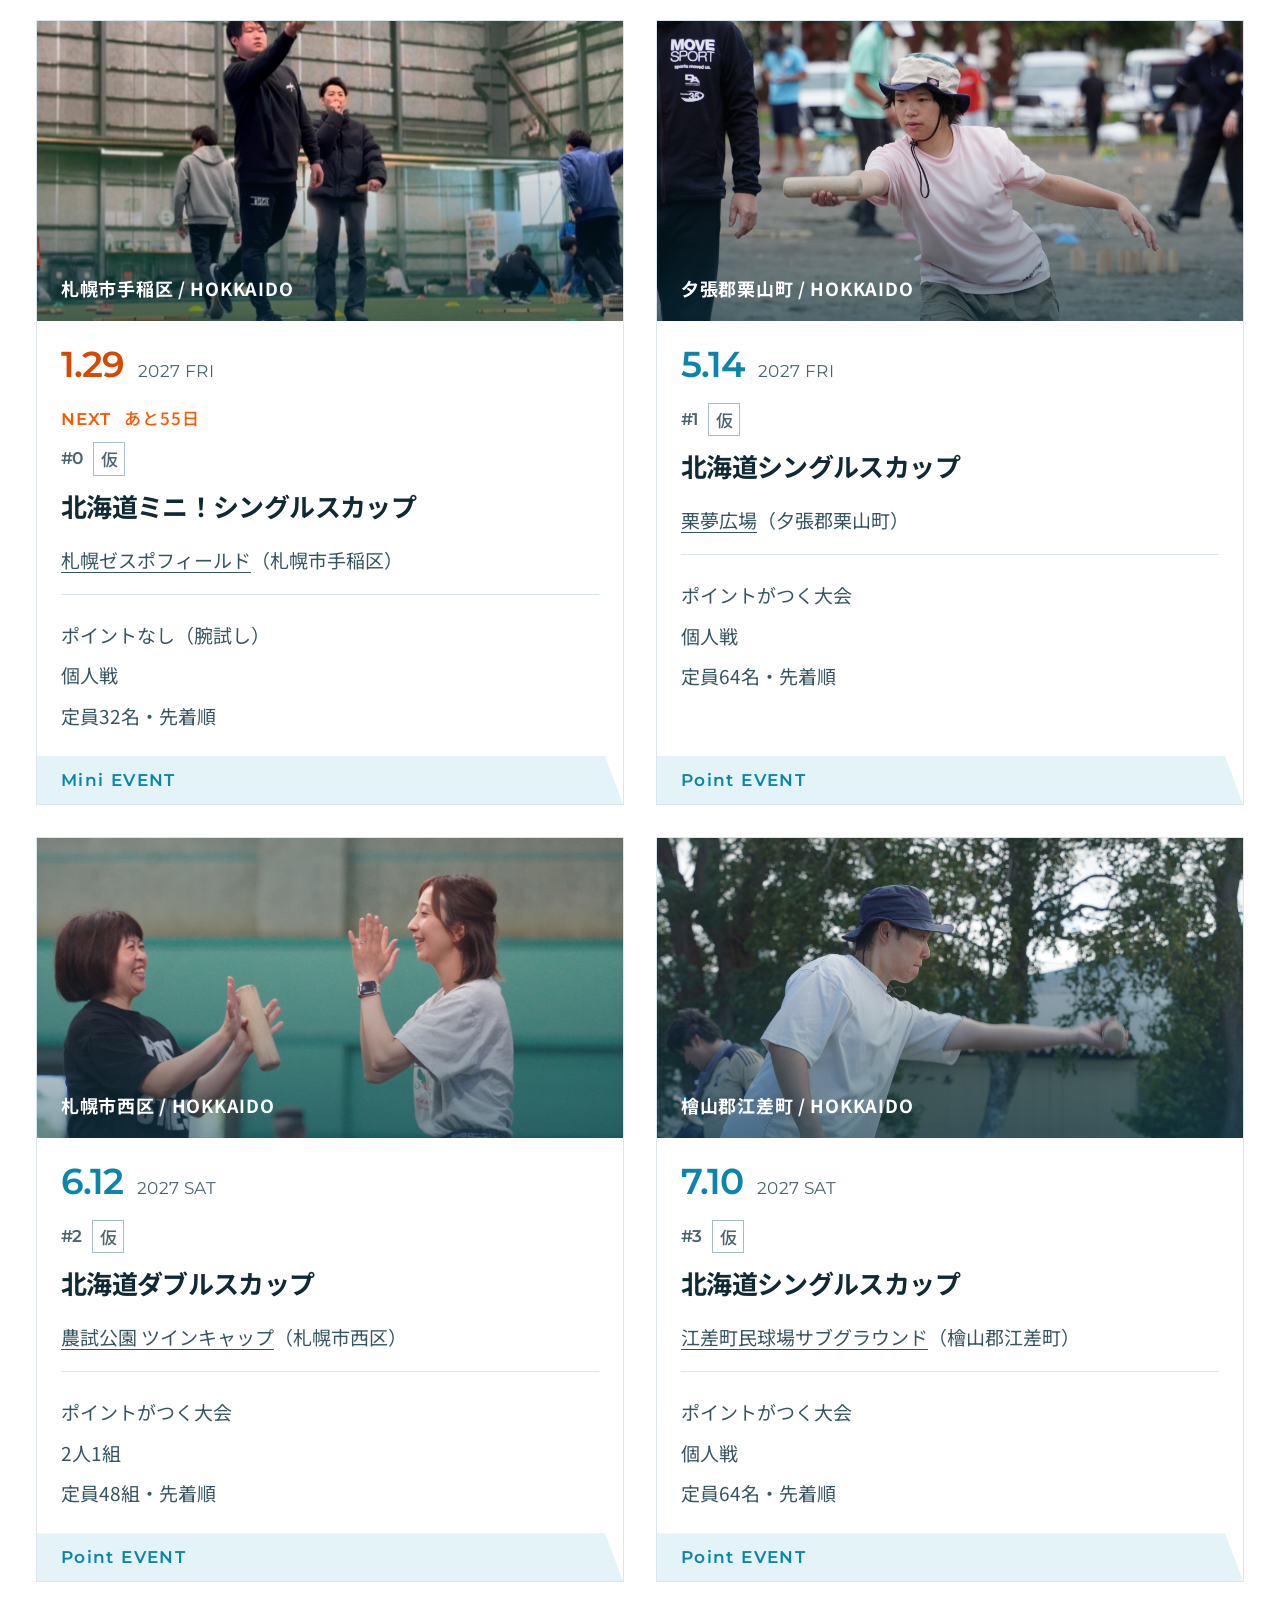
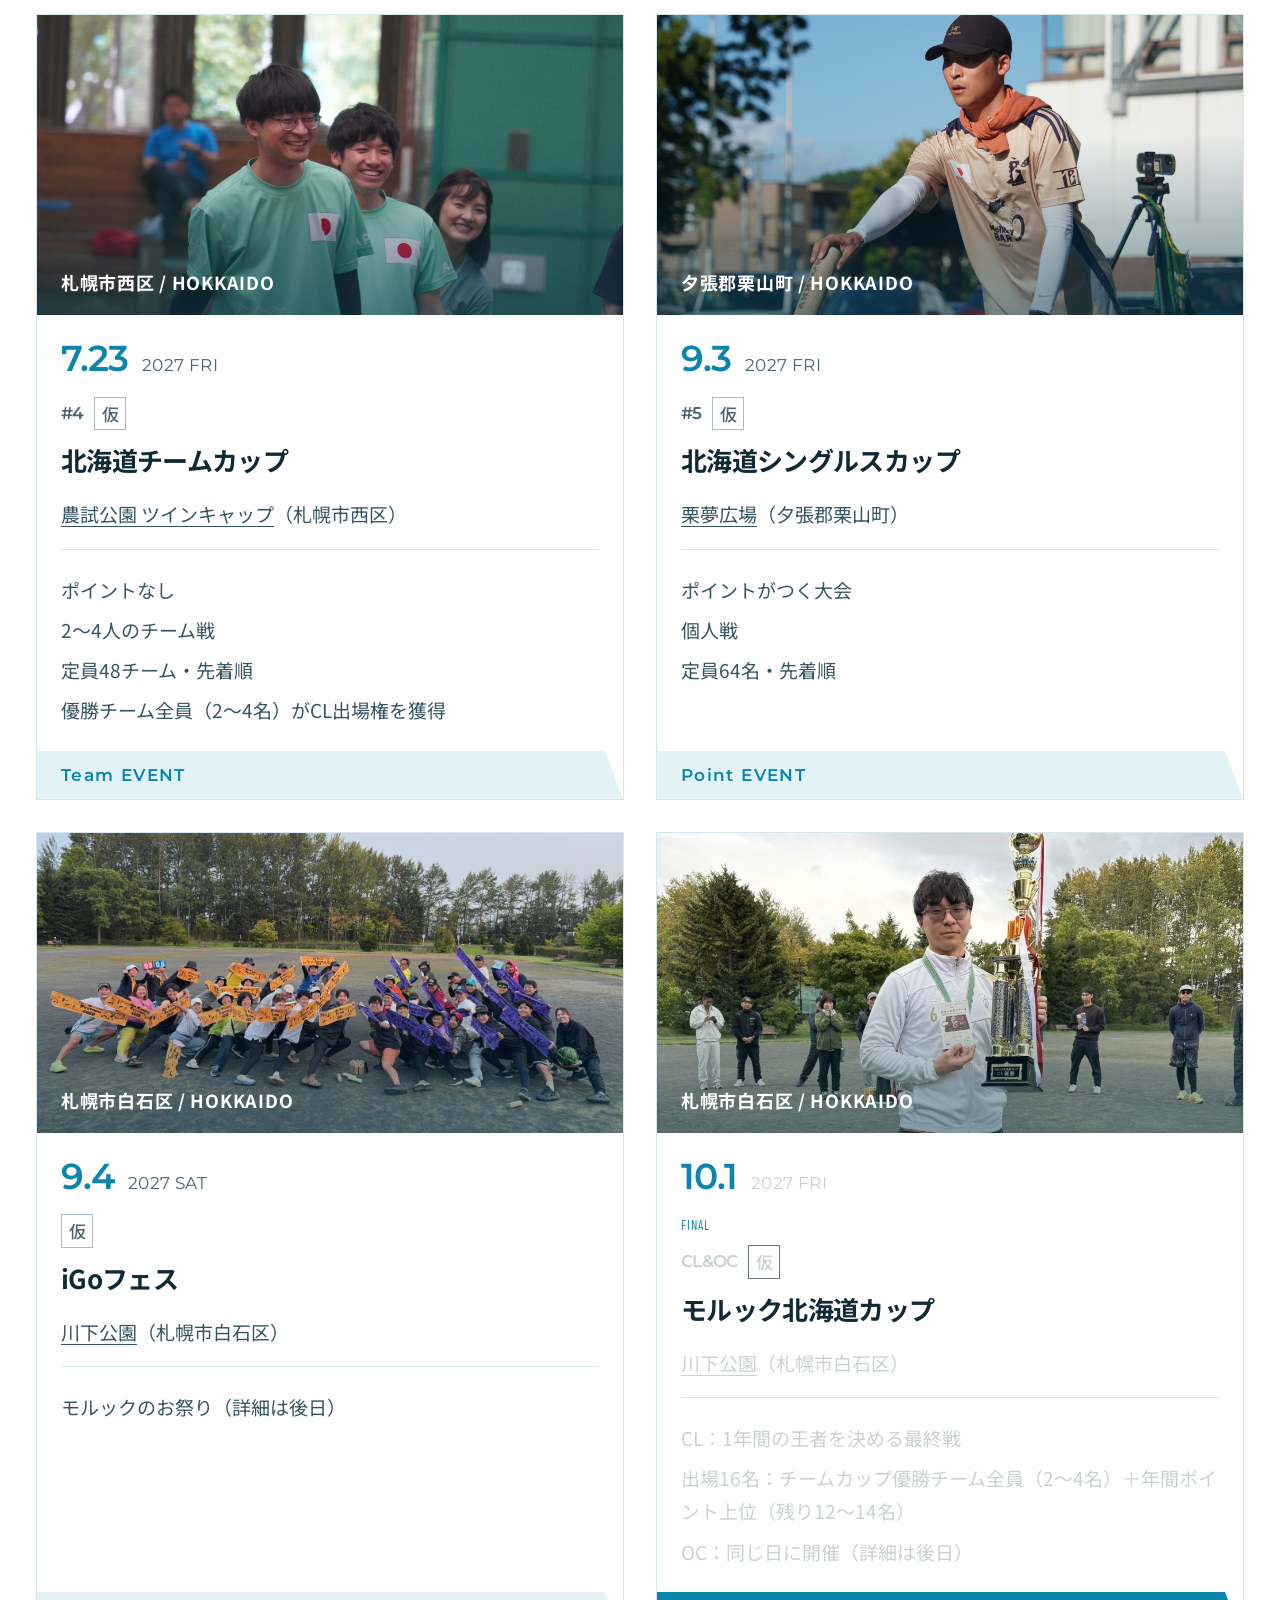
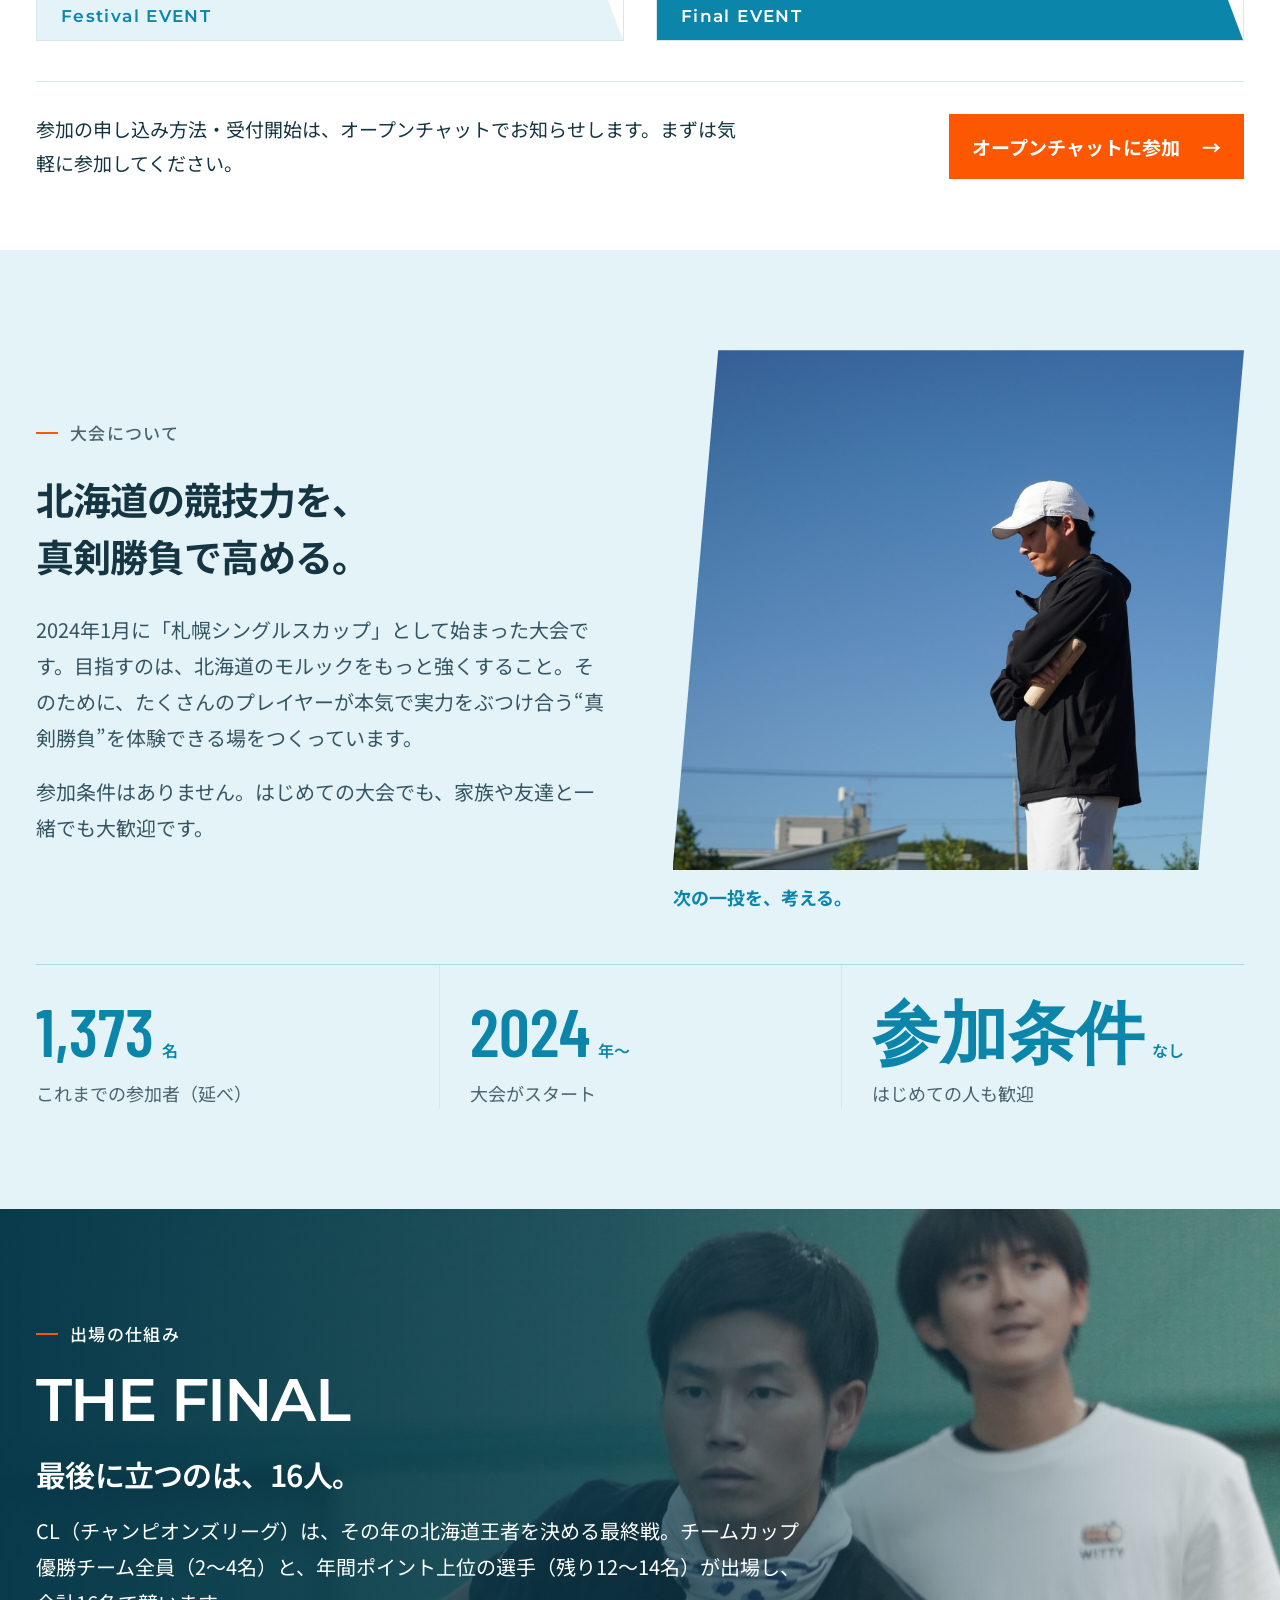
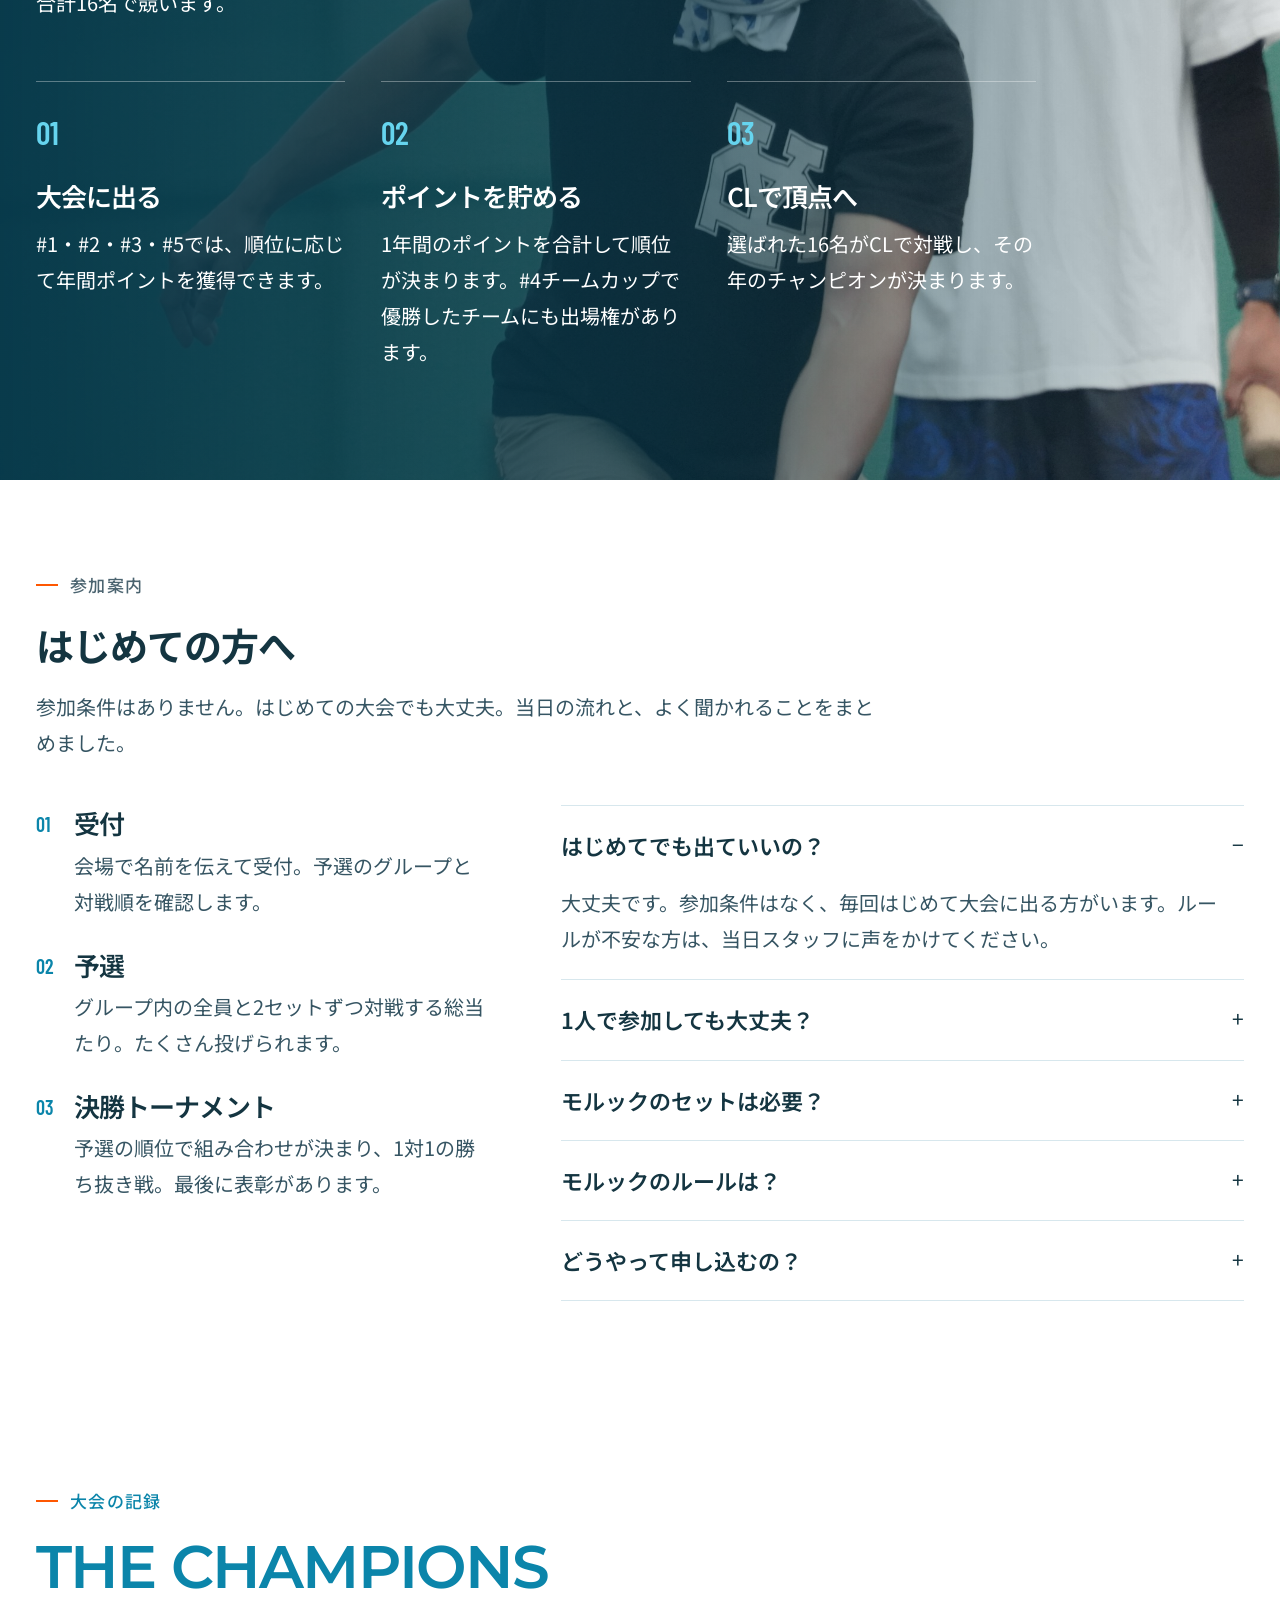
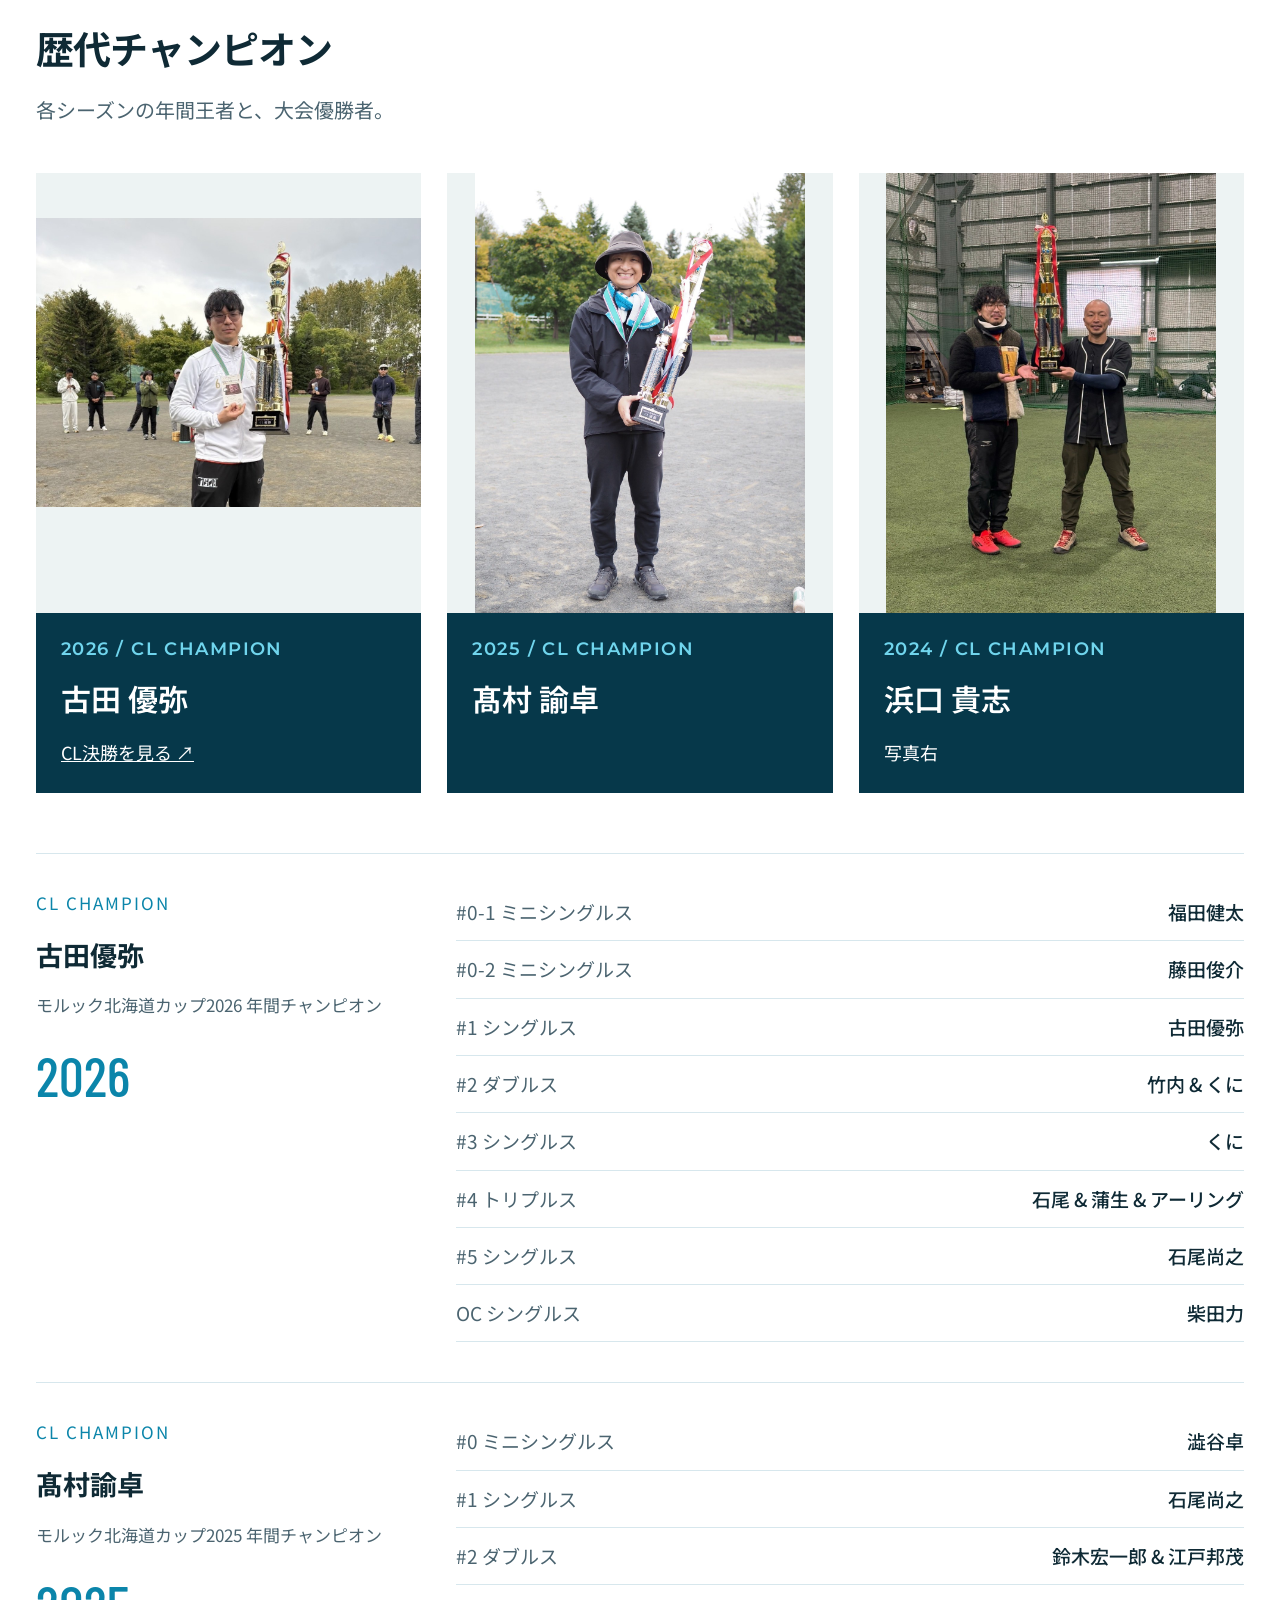
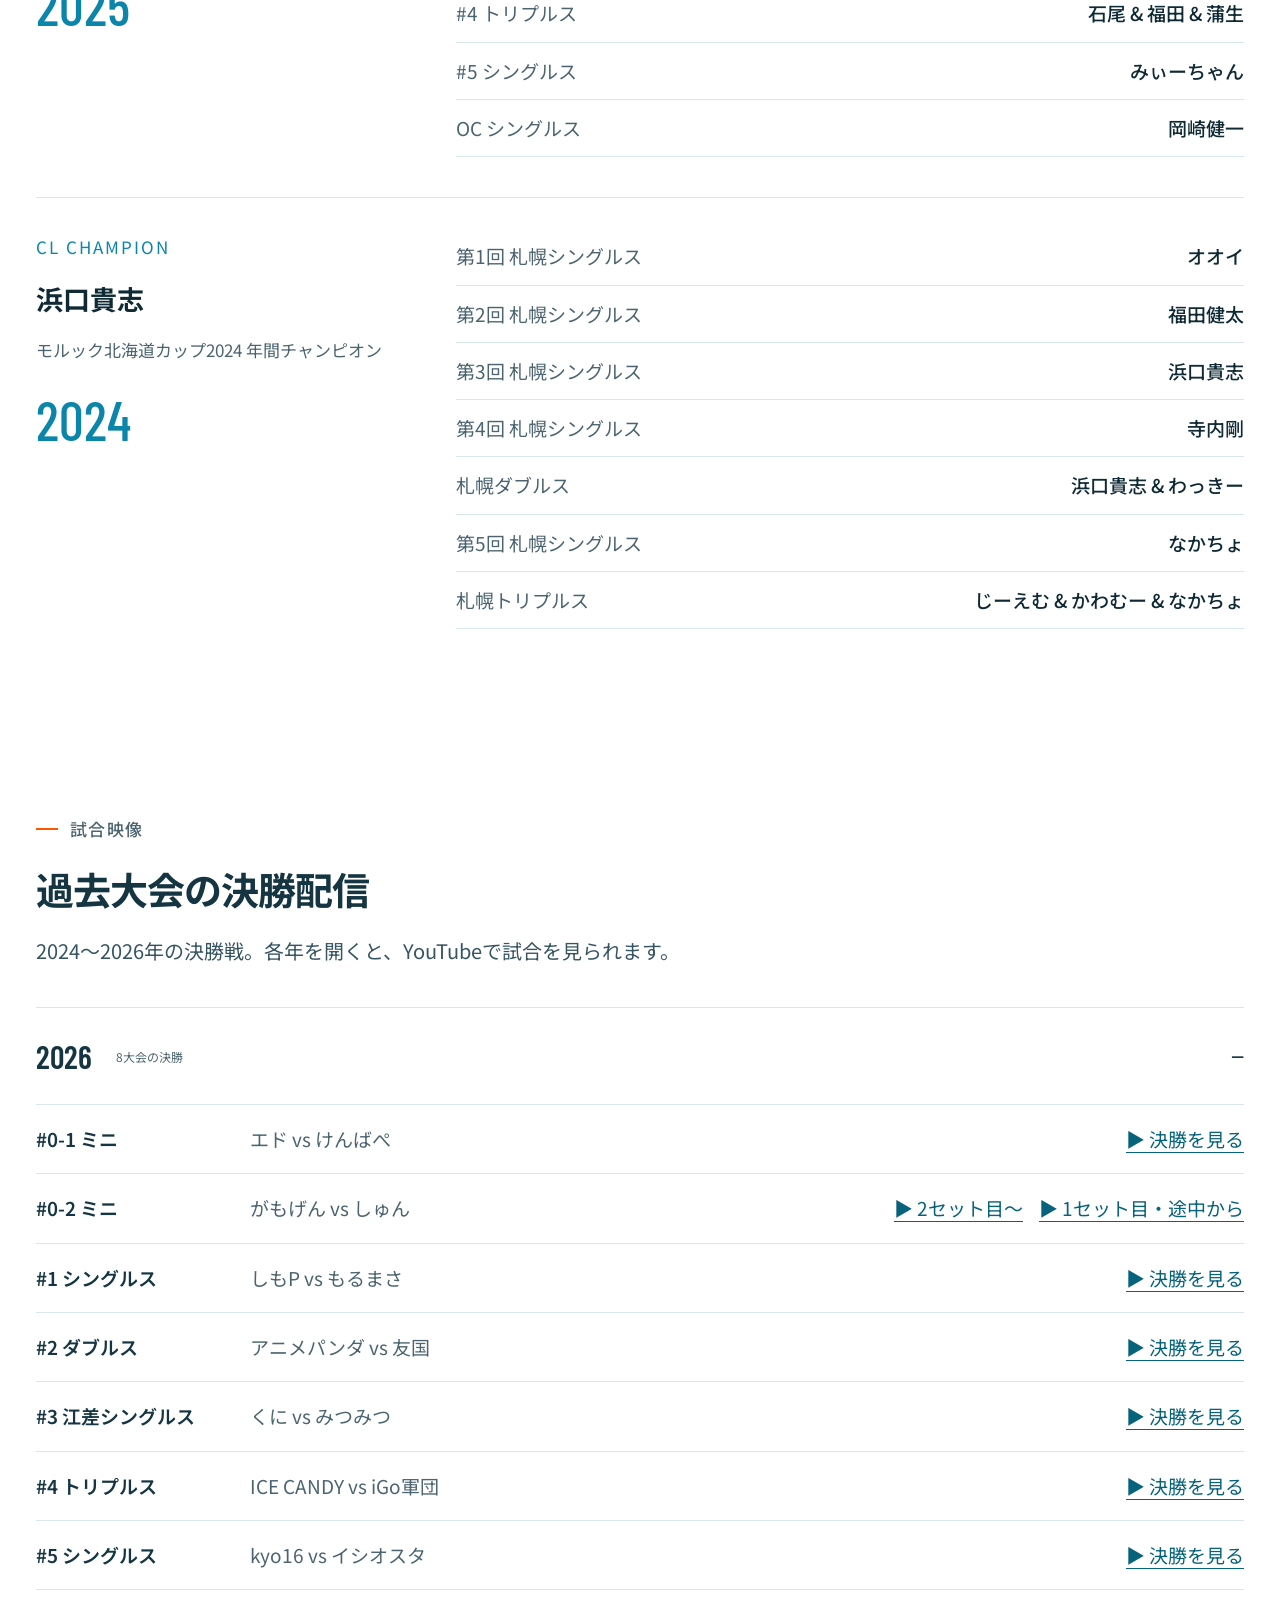
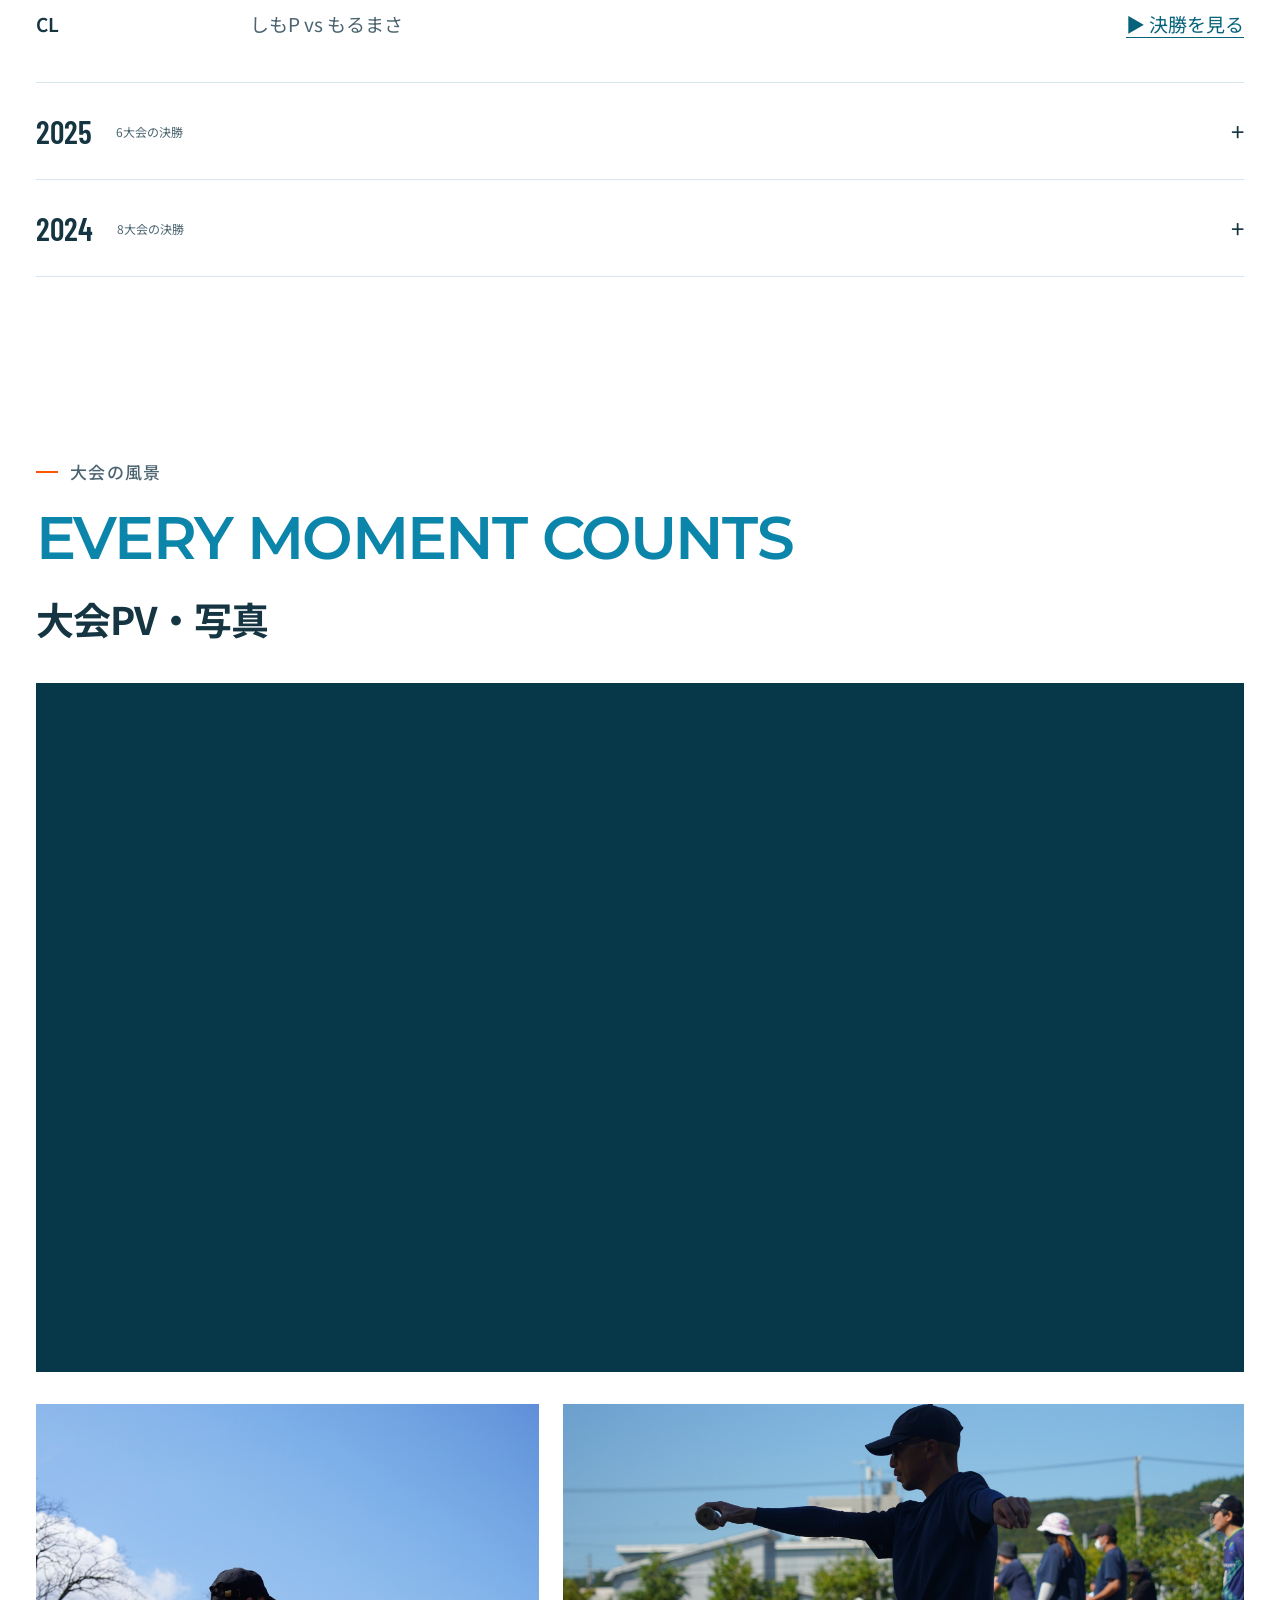
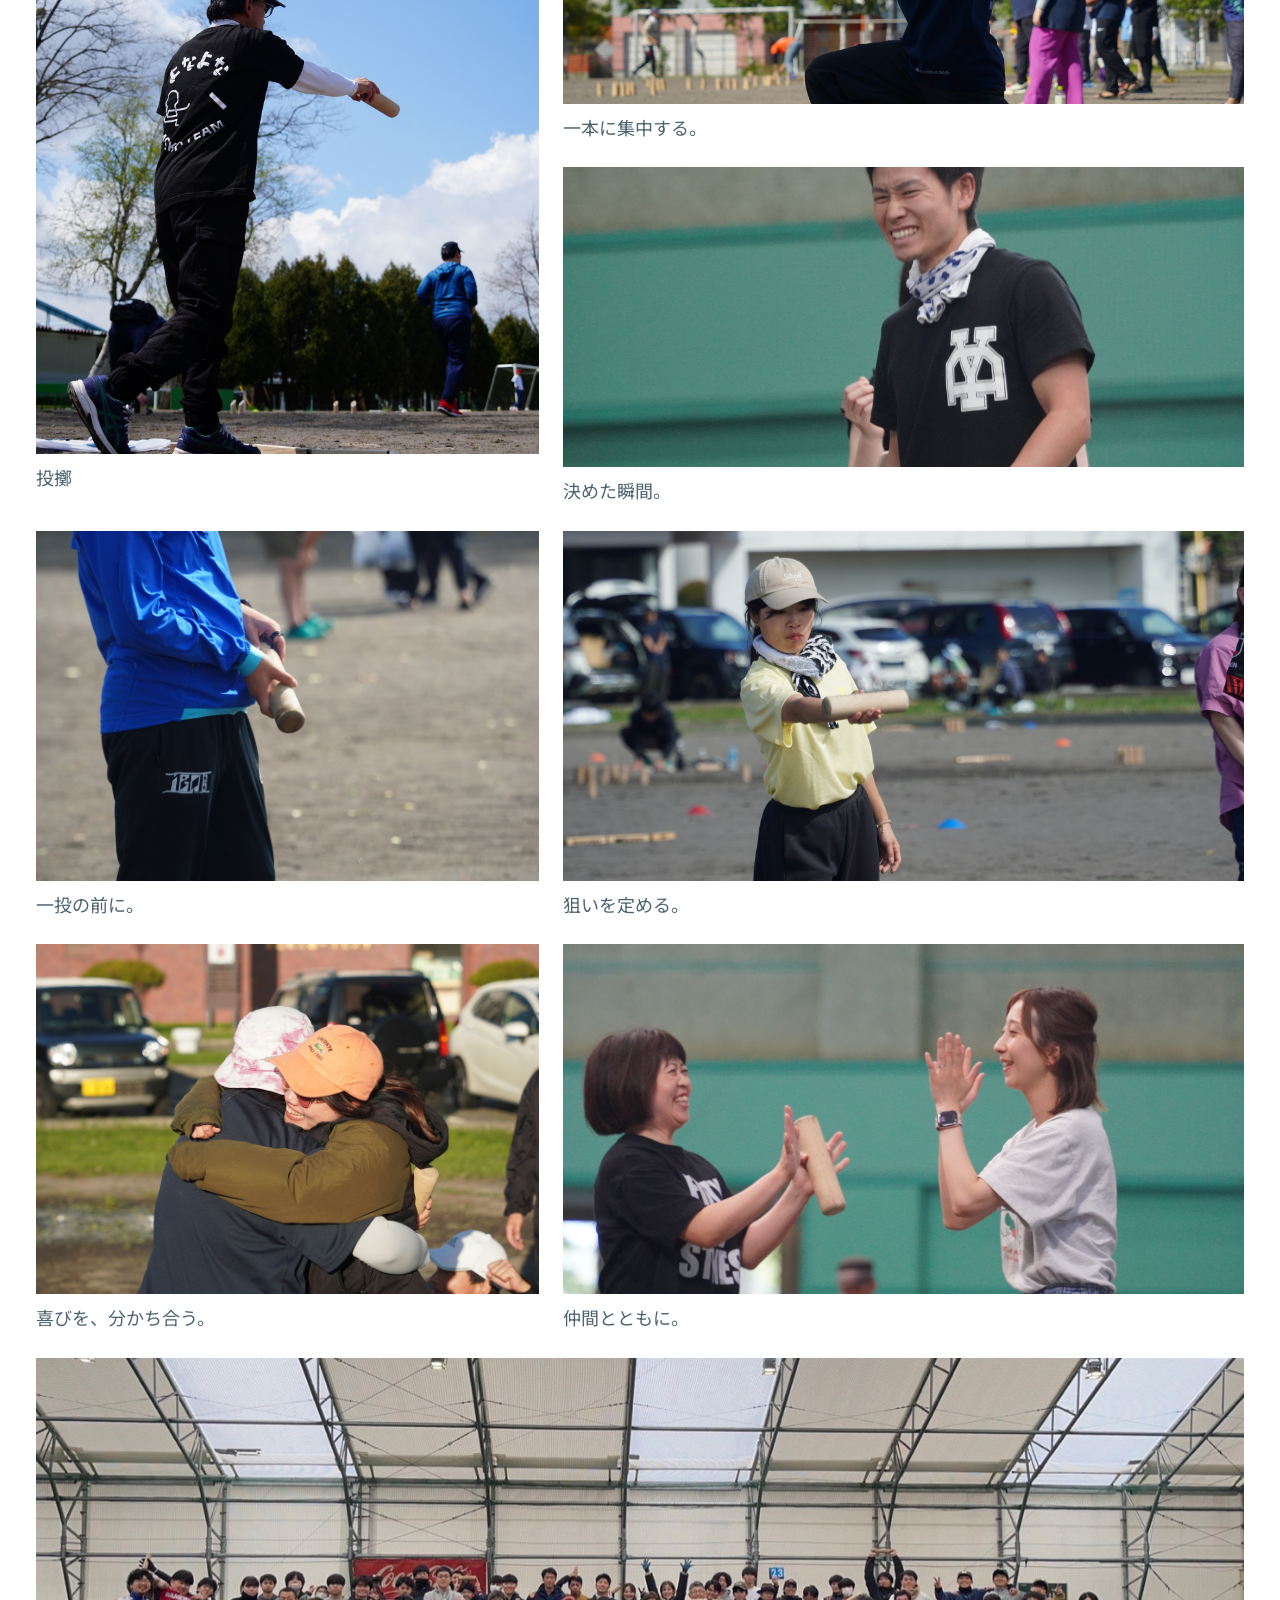
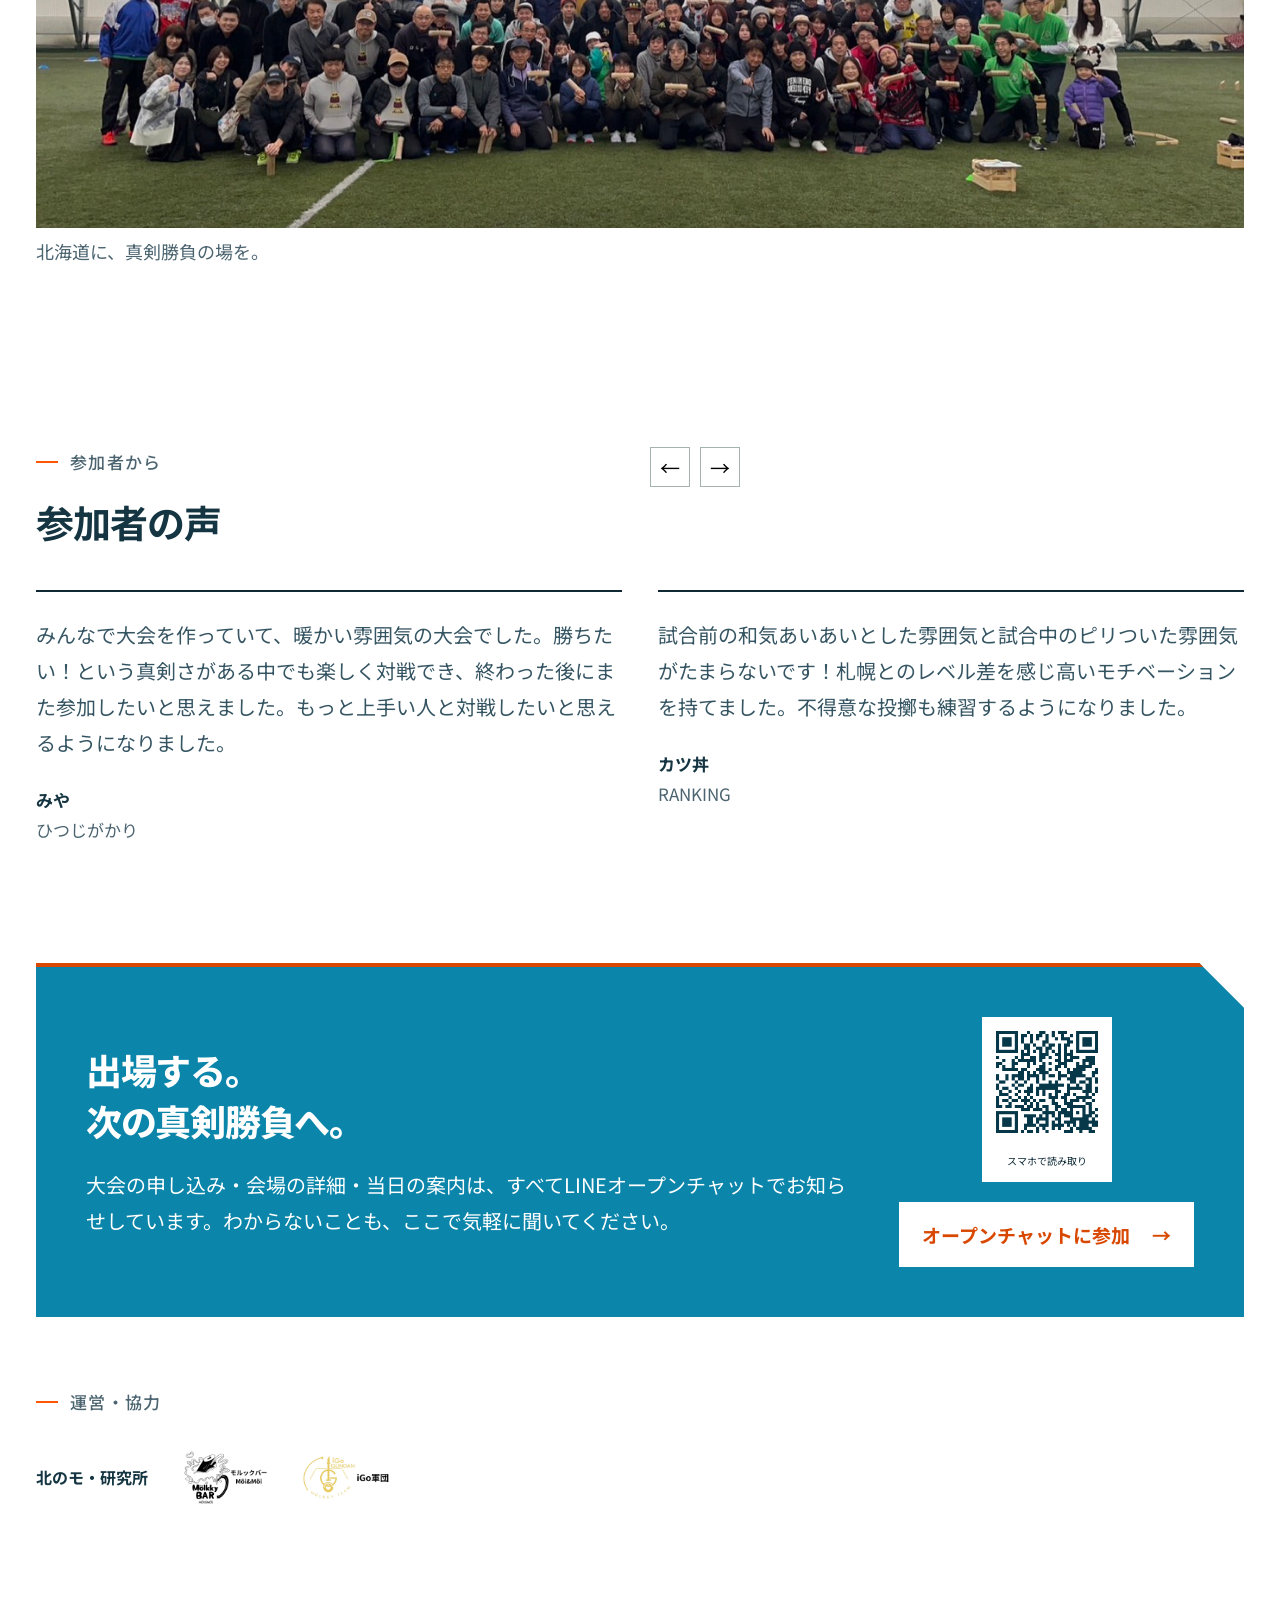
==== commit c2cc5f9b: "Increase site-wide type sizes and widen event cards" ====
--- a/index.html
+++ b/index.html
@@ -18,7 +18,7 @@
 <link rel="preconnect" href="https://fonts.gstatic.com" crossorigin>
 <link href="https://fonts.googleapis.com/css2?family=Barlow+Condensed:wght@500;600;700;800&family=Montserrat:wght@400;500;600;700;800&family=Noto+Sans+JP:wght@400;500;600;700;800;900&display=swap" rel="stylesheet">
 <link rel="stylesheet" href="design.css?v=20261012a">
-<link rel="stylesheet" href="series.css?v=20261012c">
+<link rel="stylesheet" href="series.css?v=20261012d">
 </head>
 <body>
 
--- a/series.css
+++ b/series.css
@@ -40,3 +40,13 @@
 .join p{color:white}@media(max-width:760px){.event-filters button{font-size:13px;padding:14px 7px;min-width:0}}
 
 .ev.fes .event-photo img{object-position:center 72%}
+
+/* Larger type throughout the site, including secondary information. */
+body{font-size:20px}.top nav a{font-size:16px}.series-bar{font-size:17px}
+.hero h1.english-title{font-size:clamp(60px,5.6vw,86px)}.hero-name{font-size:18px}.hero-message{font-size:28px}.hero .btn{font-size:20px}.hero-scroll{font-size:18px}
+.display-label,.system .display-label,.gallery-sec .display-label{font-size:clamp(42px,4.7vw,64px)}.heading-kicker,.eyebrow{font-size:17px}.sec-title,.concept h2{font-size:38px}.road .sec-title,.system .sec-title{font-size:30px}
+.concept p,.sec-lead,.step p,.flow p,.faq .ans,.voice p,.join p{font-size:20px;line-height:1.8}.notice,.notice i,.photo-note{font-size:17px}.event-filters button{font-size:18px;padding:18px 26px}
+.timeline{grid-template-columns:repeat(2,minmax(0,1fr));gap:32px}.event-photo,.ev.final .event-photo{height:300px}.ev .title{font-size:26px}.ev .date .md{font-size:36px}.ev .date .dow{font-size:17px}.ev .venue,.ev li{font-size:19px;line-height:1.75}.ev .kind,.ev .no,.ev .tag,.nextbadge{font-size:17px}.event-region{font-size:18px}.nextbadge b{font-size:17px}
+.countdown .nm{font-size:20px}.countdown .lbl{font-size:18px}.countdown .days{font-size:42px}.countdown .days small,.next-link{font-size:18px}.btn{font-size:19px}.road-cta p{font-size:19px}
+.step h3,.flow h3{font-size:26px}.faq summary{font-size:22px}.hof-list .row,.archive-match h3,.archive-match p,.archive-links a{font-size:19px}.hof-champ p,.hof-champ .lbl{font-size:17px}.champions-grid figcaption span,.champions-grid a,.champions-grid small,.competition-photo figcaption,.stat .l{font-size:18px}.champions-grid strong{font-size:30px}.mosaic figcaption{font-size:18px}.voice .who .nm,.voice .who .tm{font-size:17px}footer .row{font-size:16px}
+@media(max-width:760px){body{font-size:18px}.series-bar{font-size:14px}.top nav a.pill{font-size:16px}.brand{font-size:18px}.hero h1.english-title{font-size:clamp(30px,8.8vw,48px)}.hero-name{font-size:16px}.hero-message{font-size:21px}.hero .btn{font-size:18px}.hero-scroll{font-size:16px}.display-label,.system .display-label,.gallery-sec .display-label{font-size:36px}.heading-kicker,.eyebrow{font-size:16px}.sec-title,.concept h2{font-size:30px}.road .sec-title,.system .sec-title{font-size:25px}.concept p,.sec-lead,.step p,.flow p,.faq .ans,.voice p,.join p{font-size:19px;line-height:1.8}.notice,.notice i,.photo-note{font-size:16px}.event-filters{display:grid;grid-template-columns:repeat(2,1fr);overflow:visible;gap:0}.event-filters button{font-size:17px;padding:15px 12px;min-width:0}.timeline{grid-template-columns:1fr;gap:28px}.event-photo,.ev.final .event-photo{height:240px}.ev .title{font-size:24px}.ev .date .md{font-size:34px}.ev .date .dow{font-size:16px}.ev .venue,.ev li{font-size:18px}.ev .kind,.ev .no,.ev .tag,.nextbadge{font-size:16px}.event-region{font-size:17px}.countdown .nm{font-size:18px}.countdown .lbl{font-size:16px}.countdown .days small,.next-link{font-size:16px}.btn,.road-cta p{font-size:18px}.faq summary{font-size:20px}.step h3,.flow h3{font-size:24px}.hof-list .row,.archive-match h3,.archive-match p,.archive-links a{font-size:18px}.champions-grid figcaption span,.champions-grid a,.champions-grid small,.competition-photo figcaption{font-size:17px}.champions-grid strong{font-size:28px}.stat .l{font-size:16px}.mosaic figcaption{font-size:17px}footer .row{font-size:15px}}
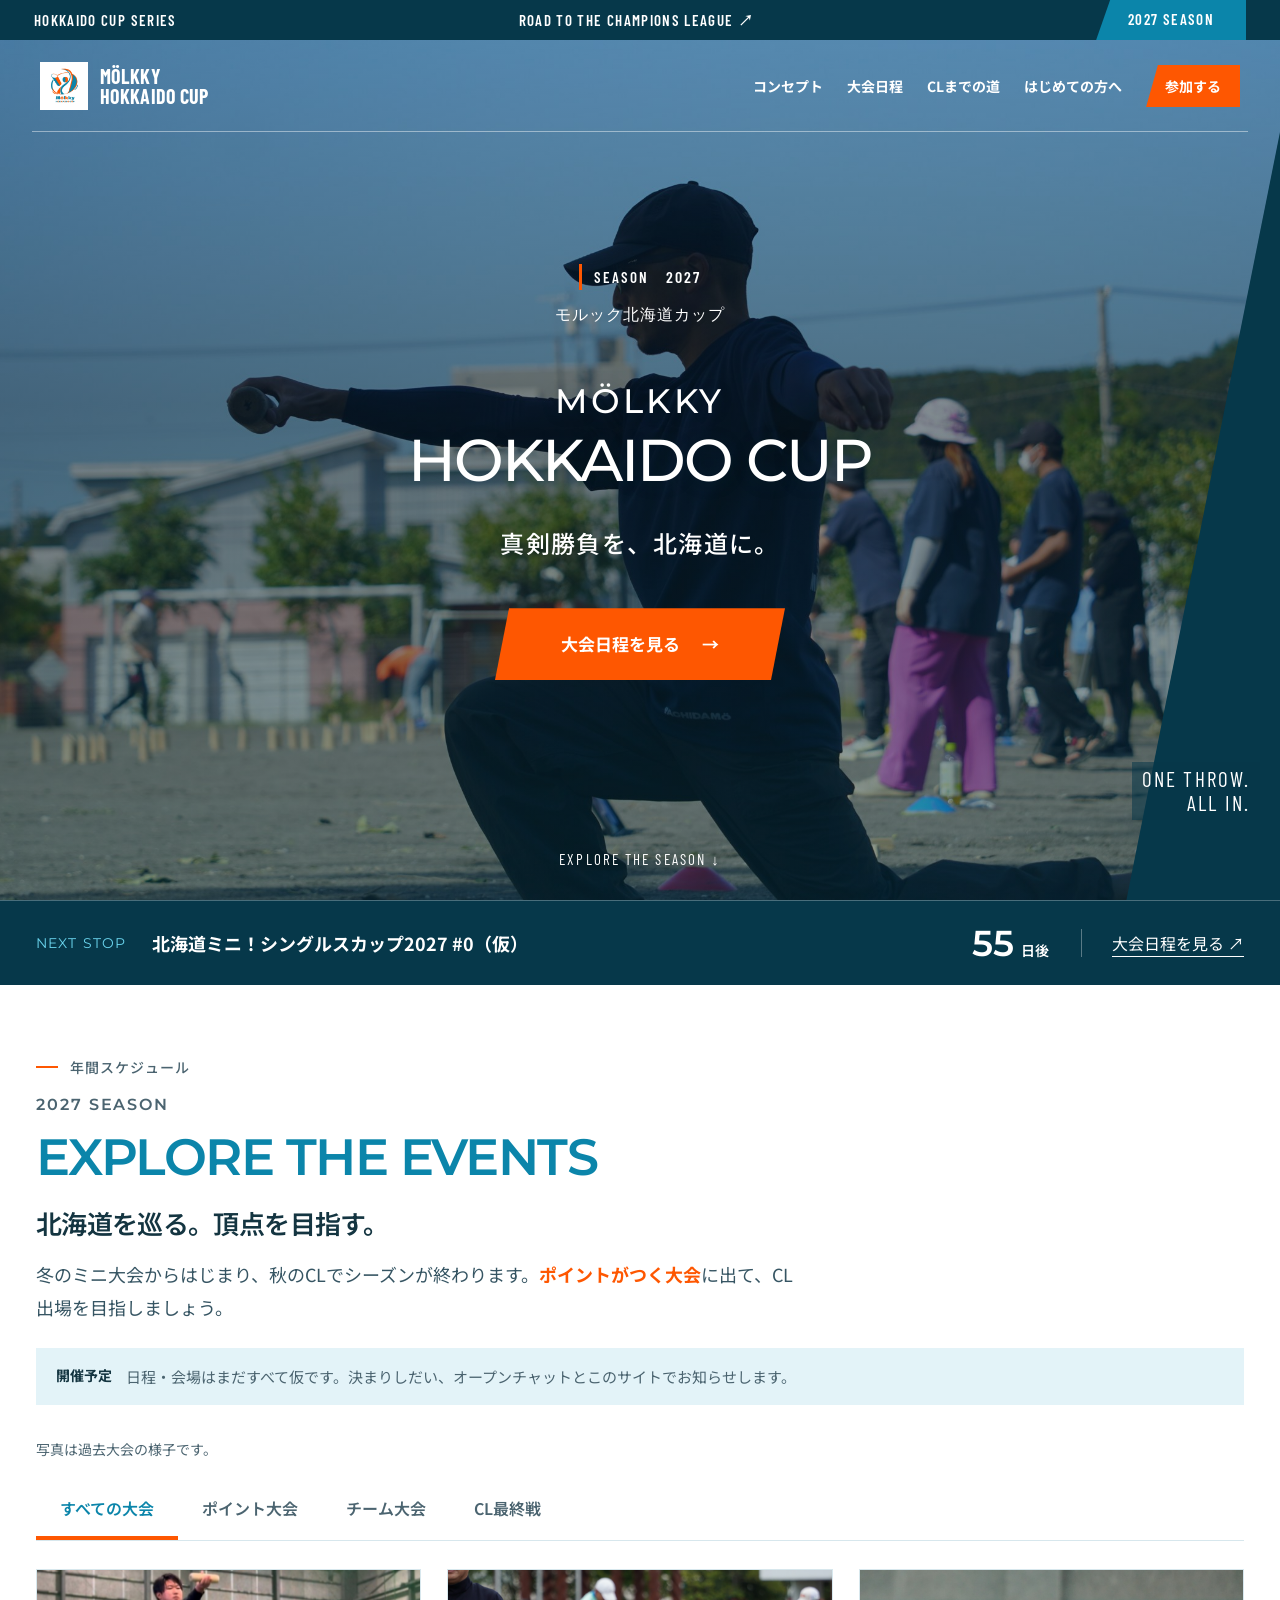
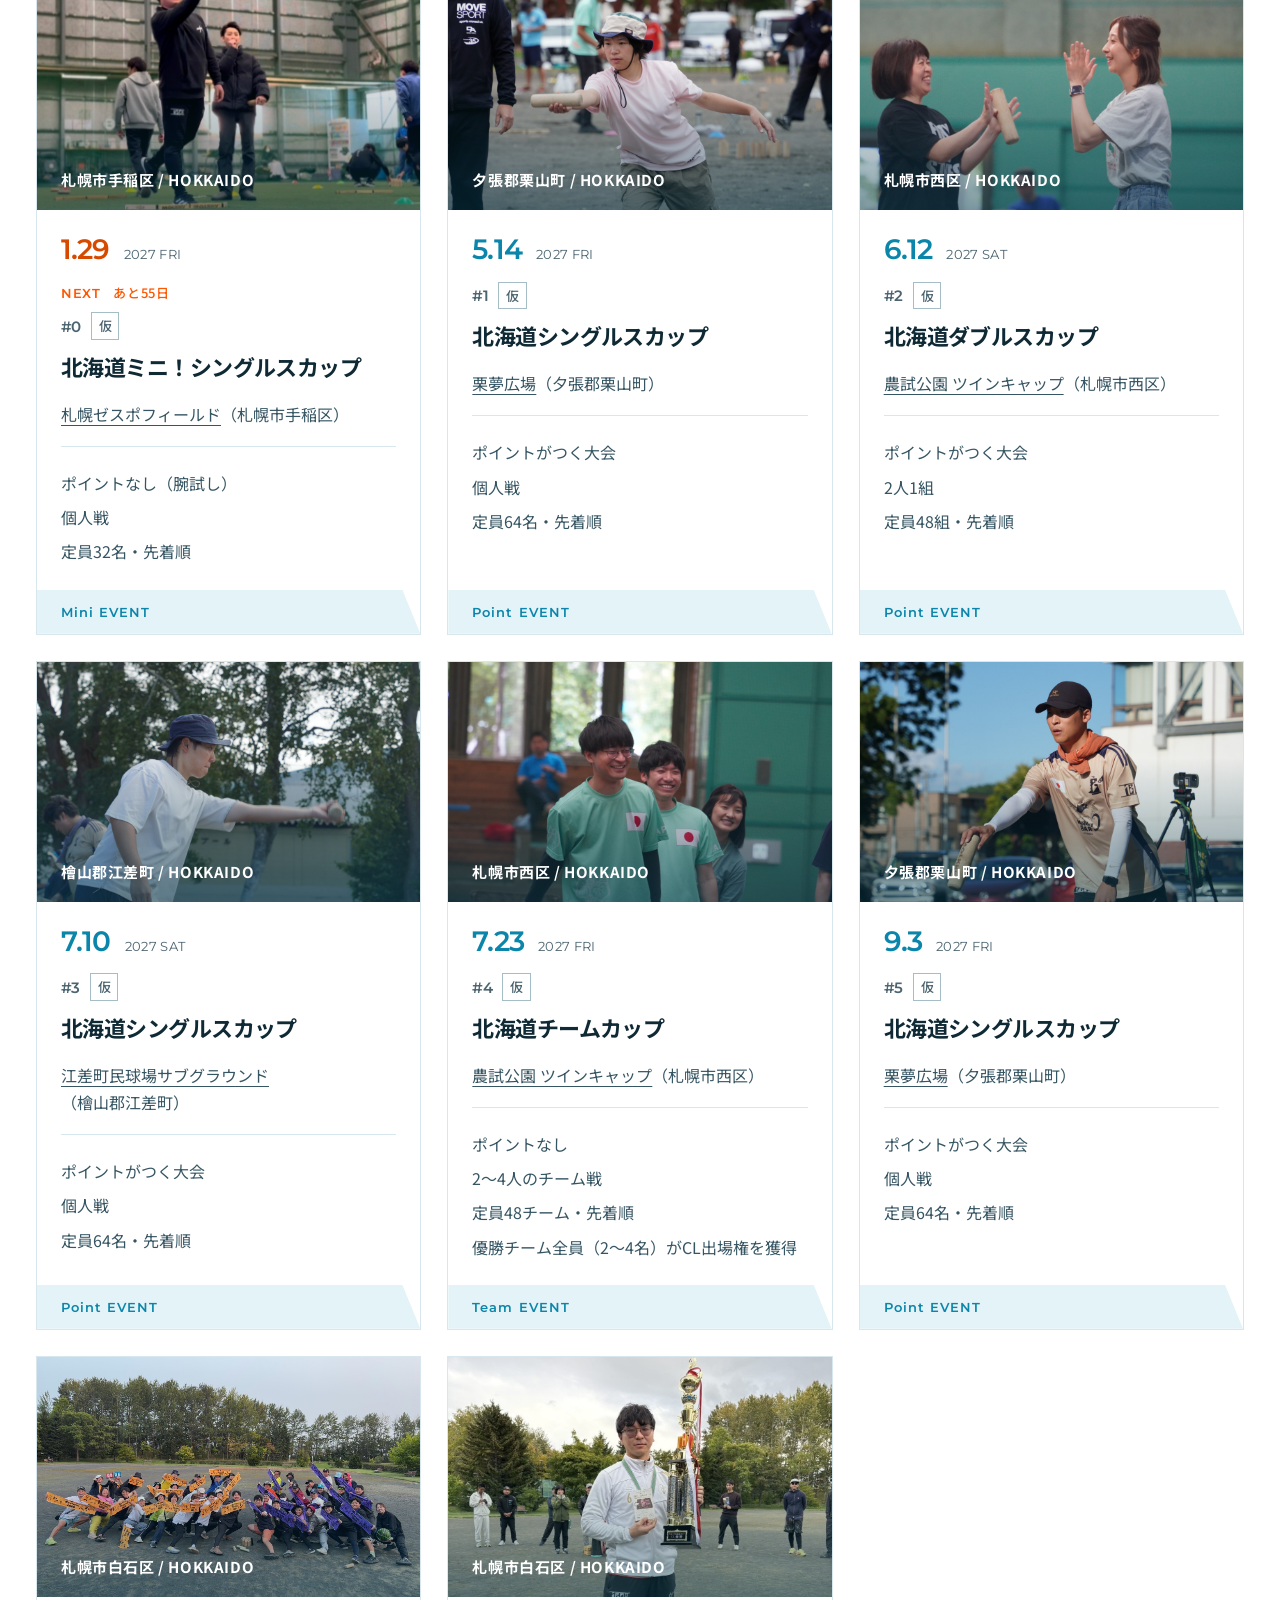
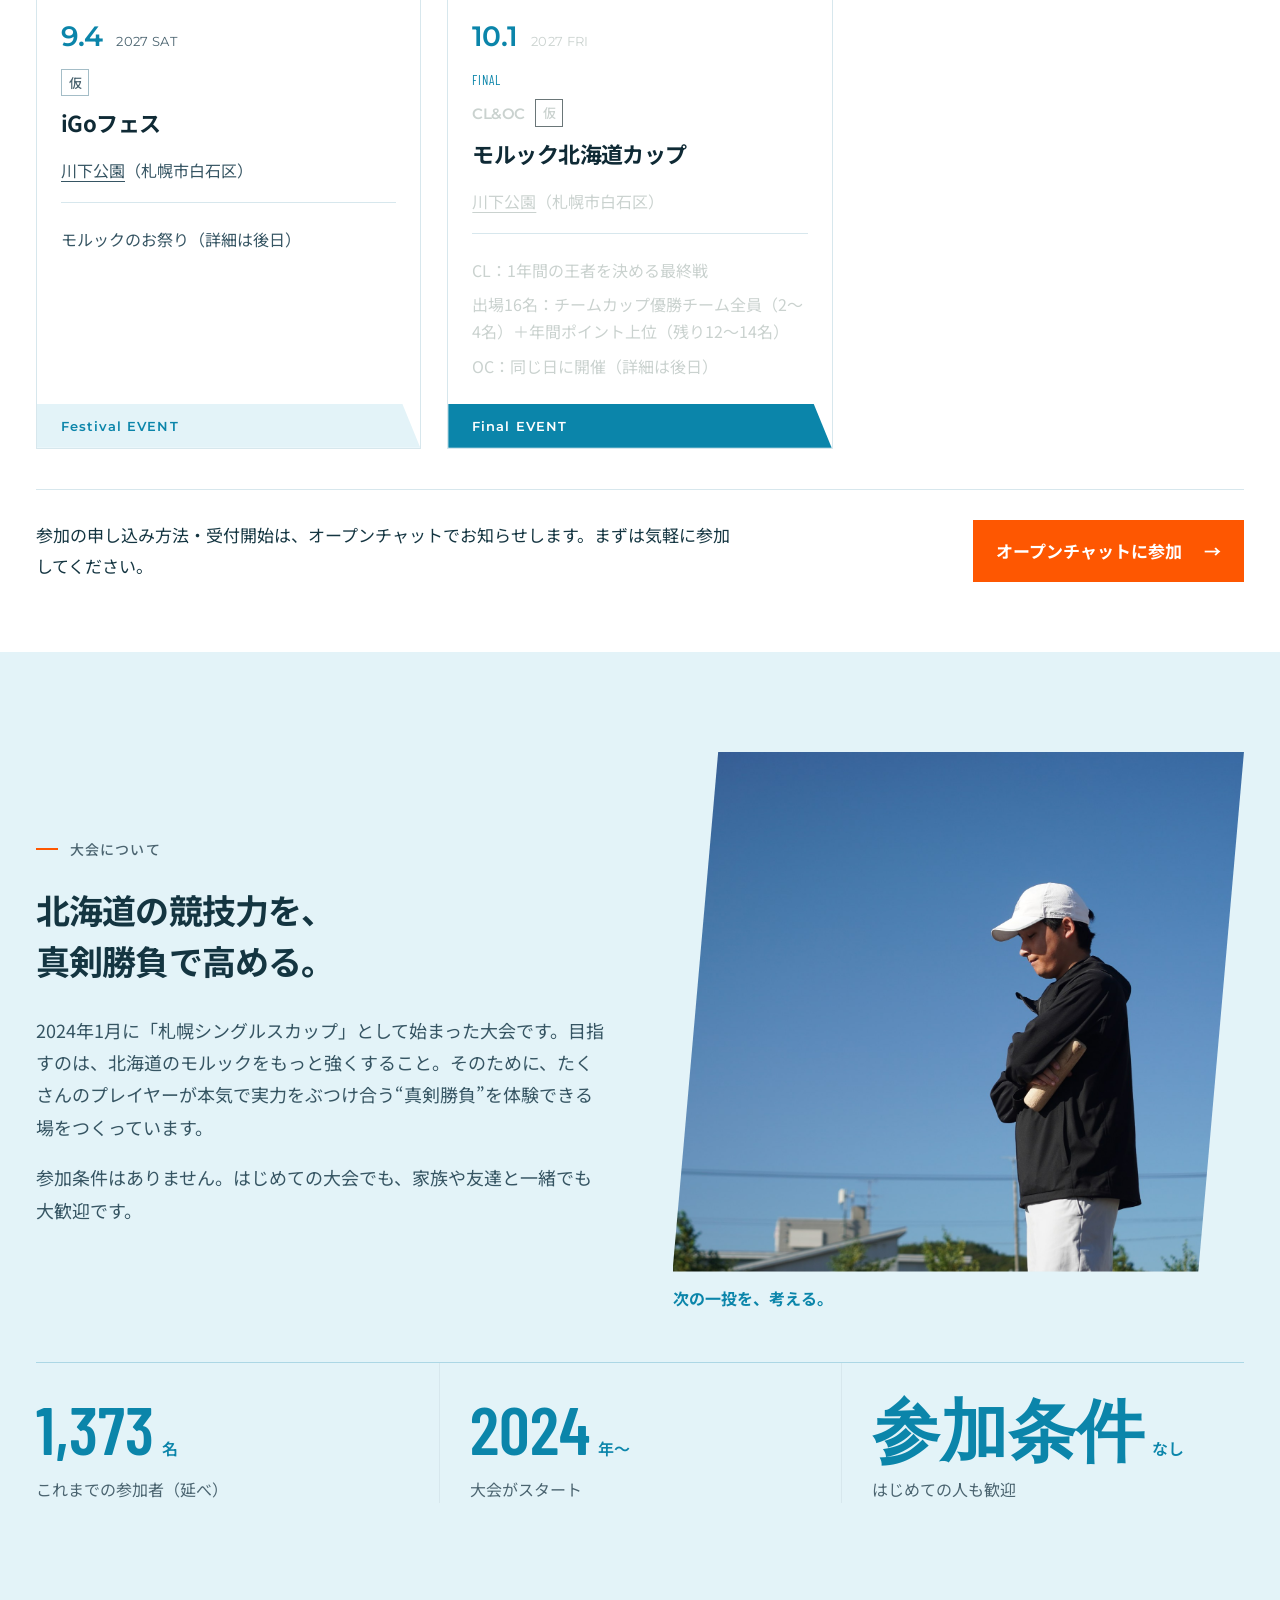
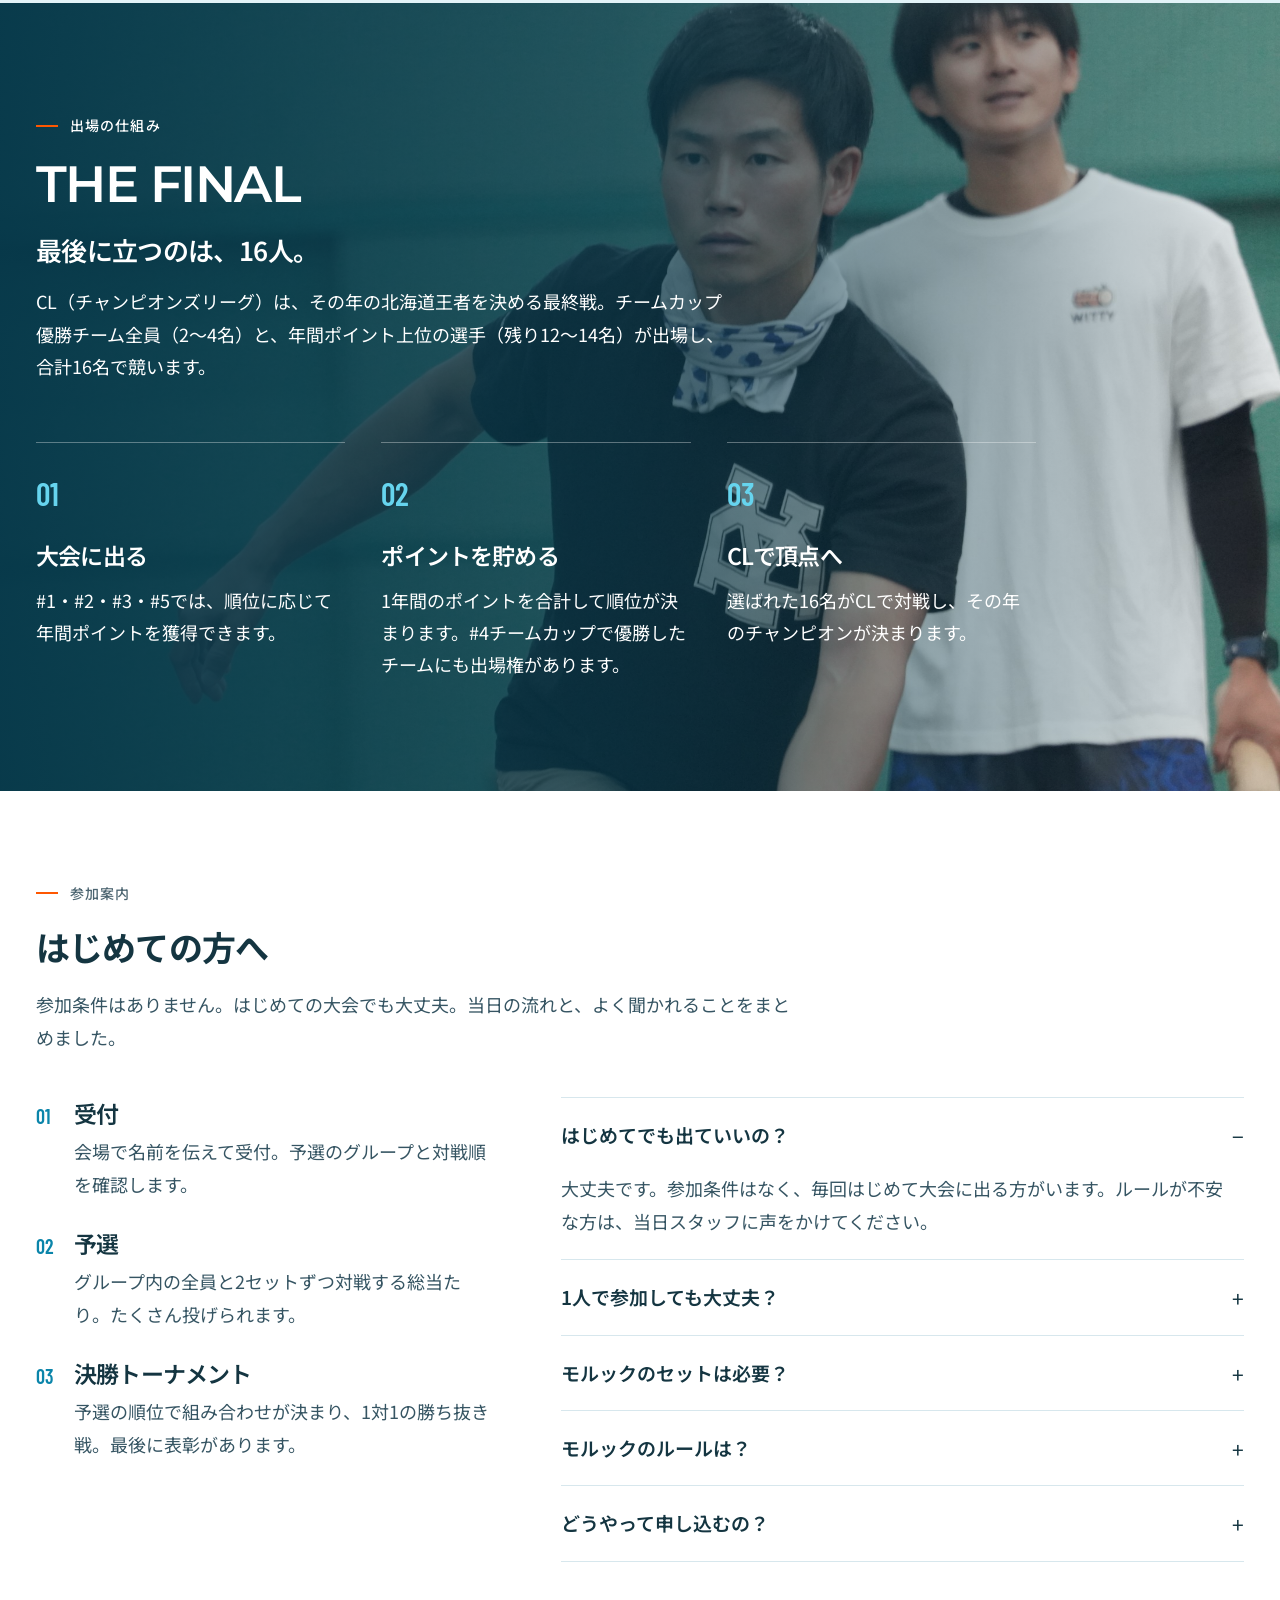
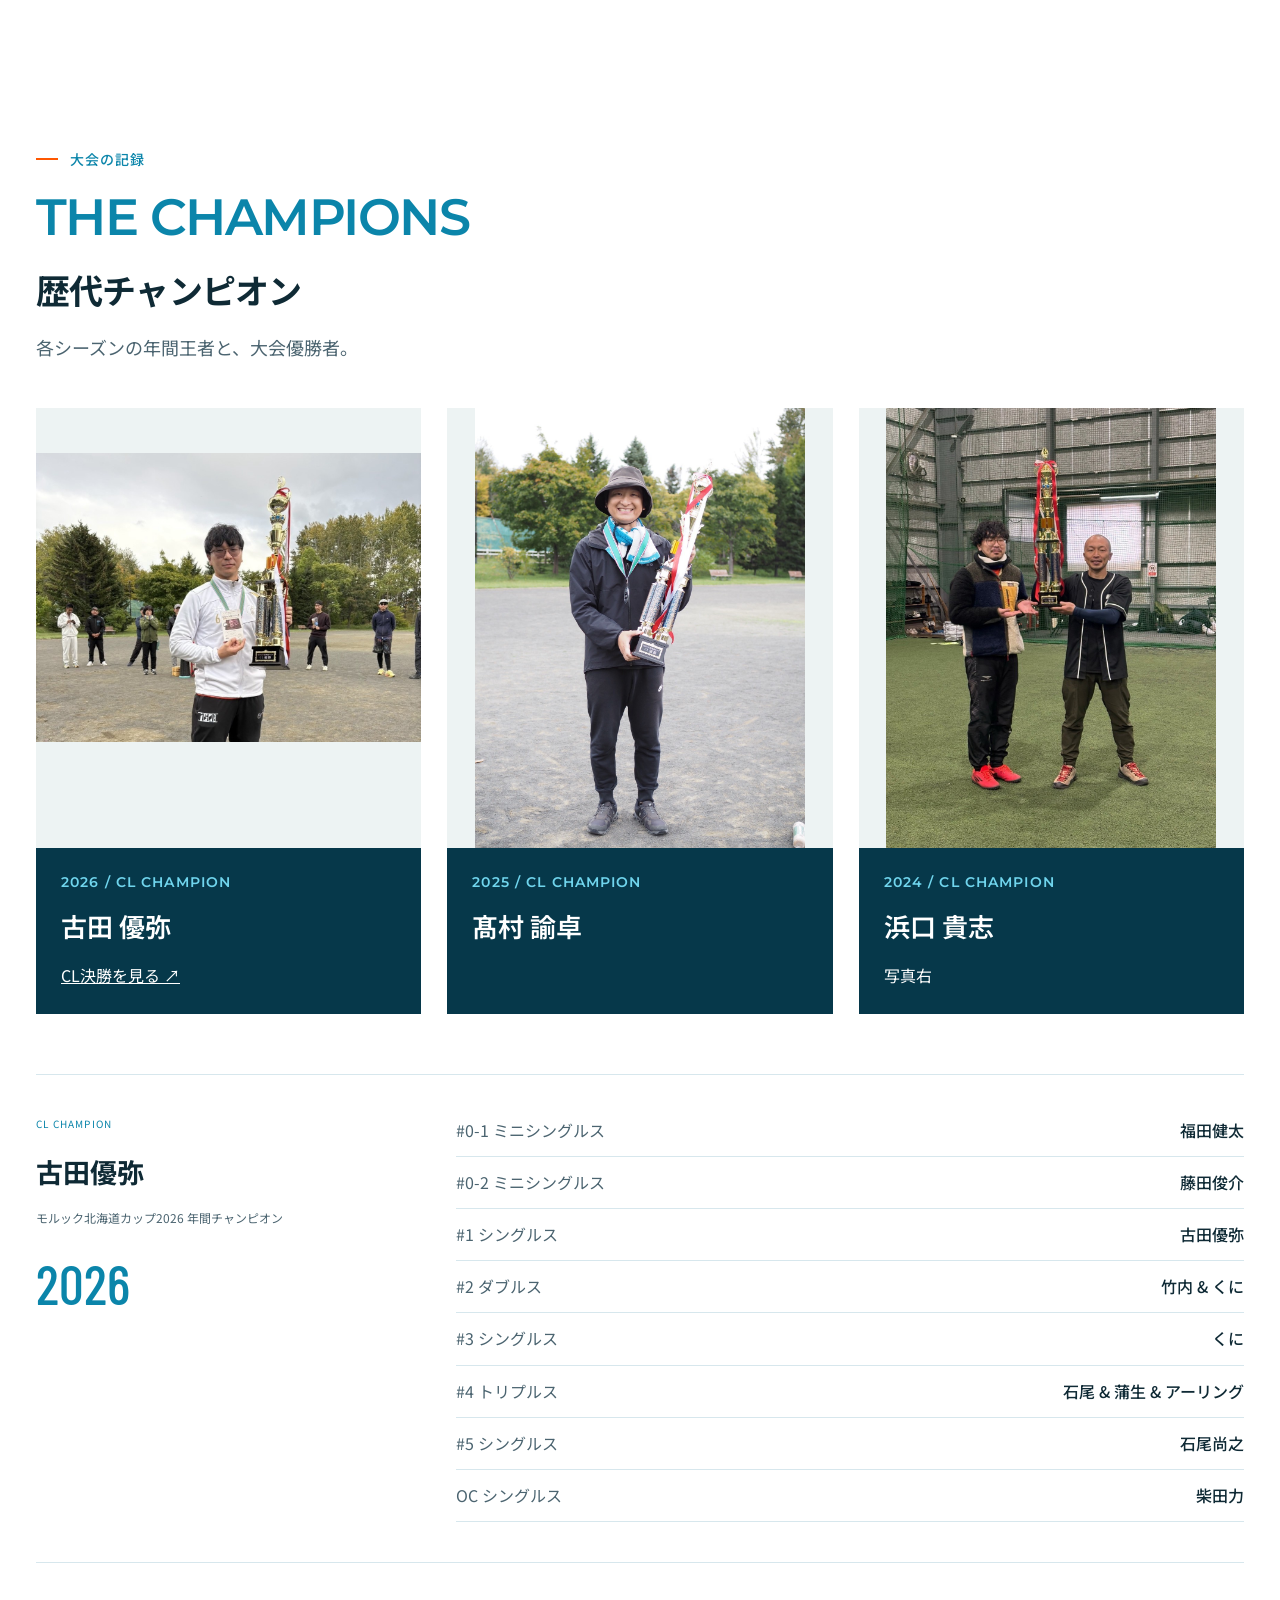
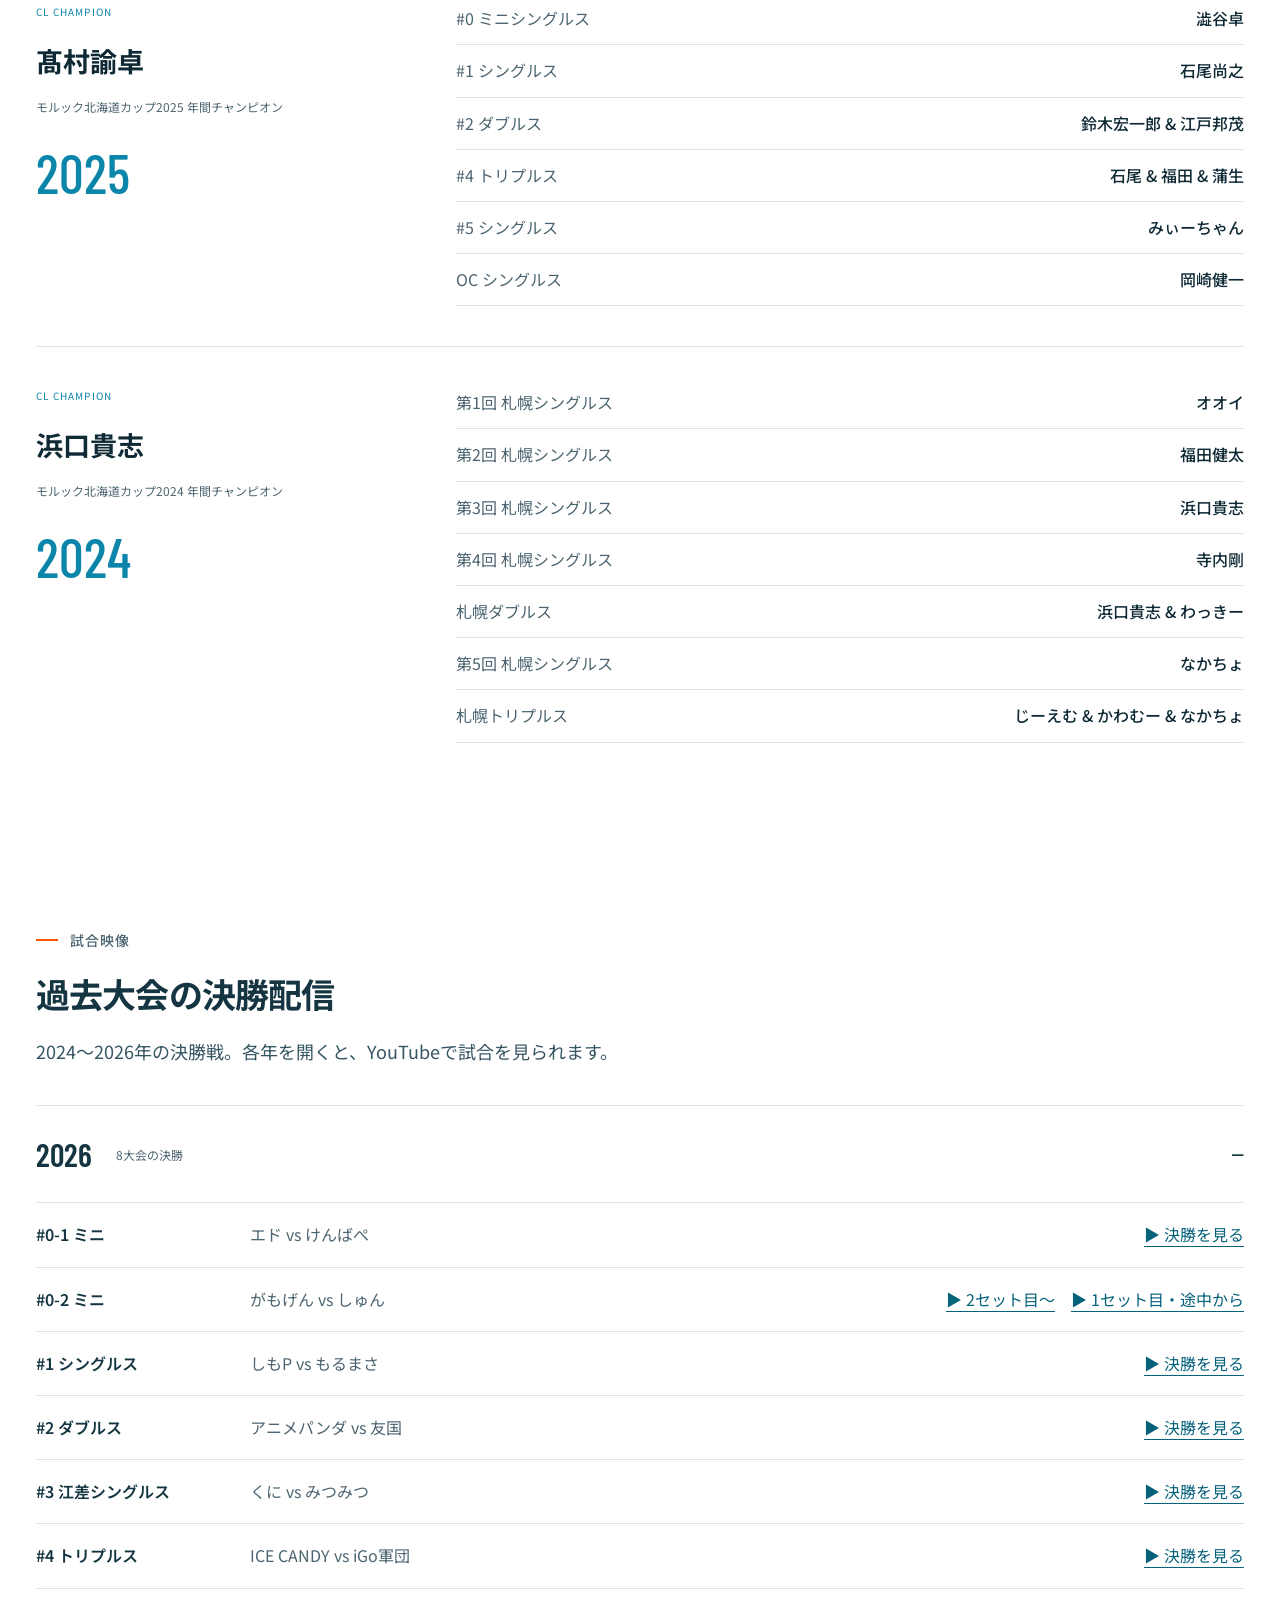
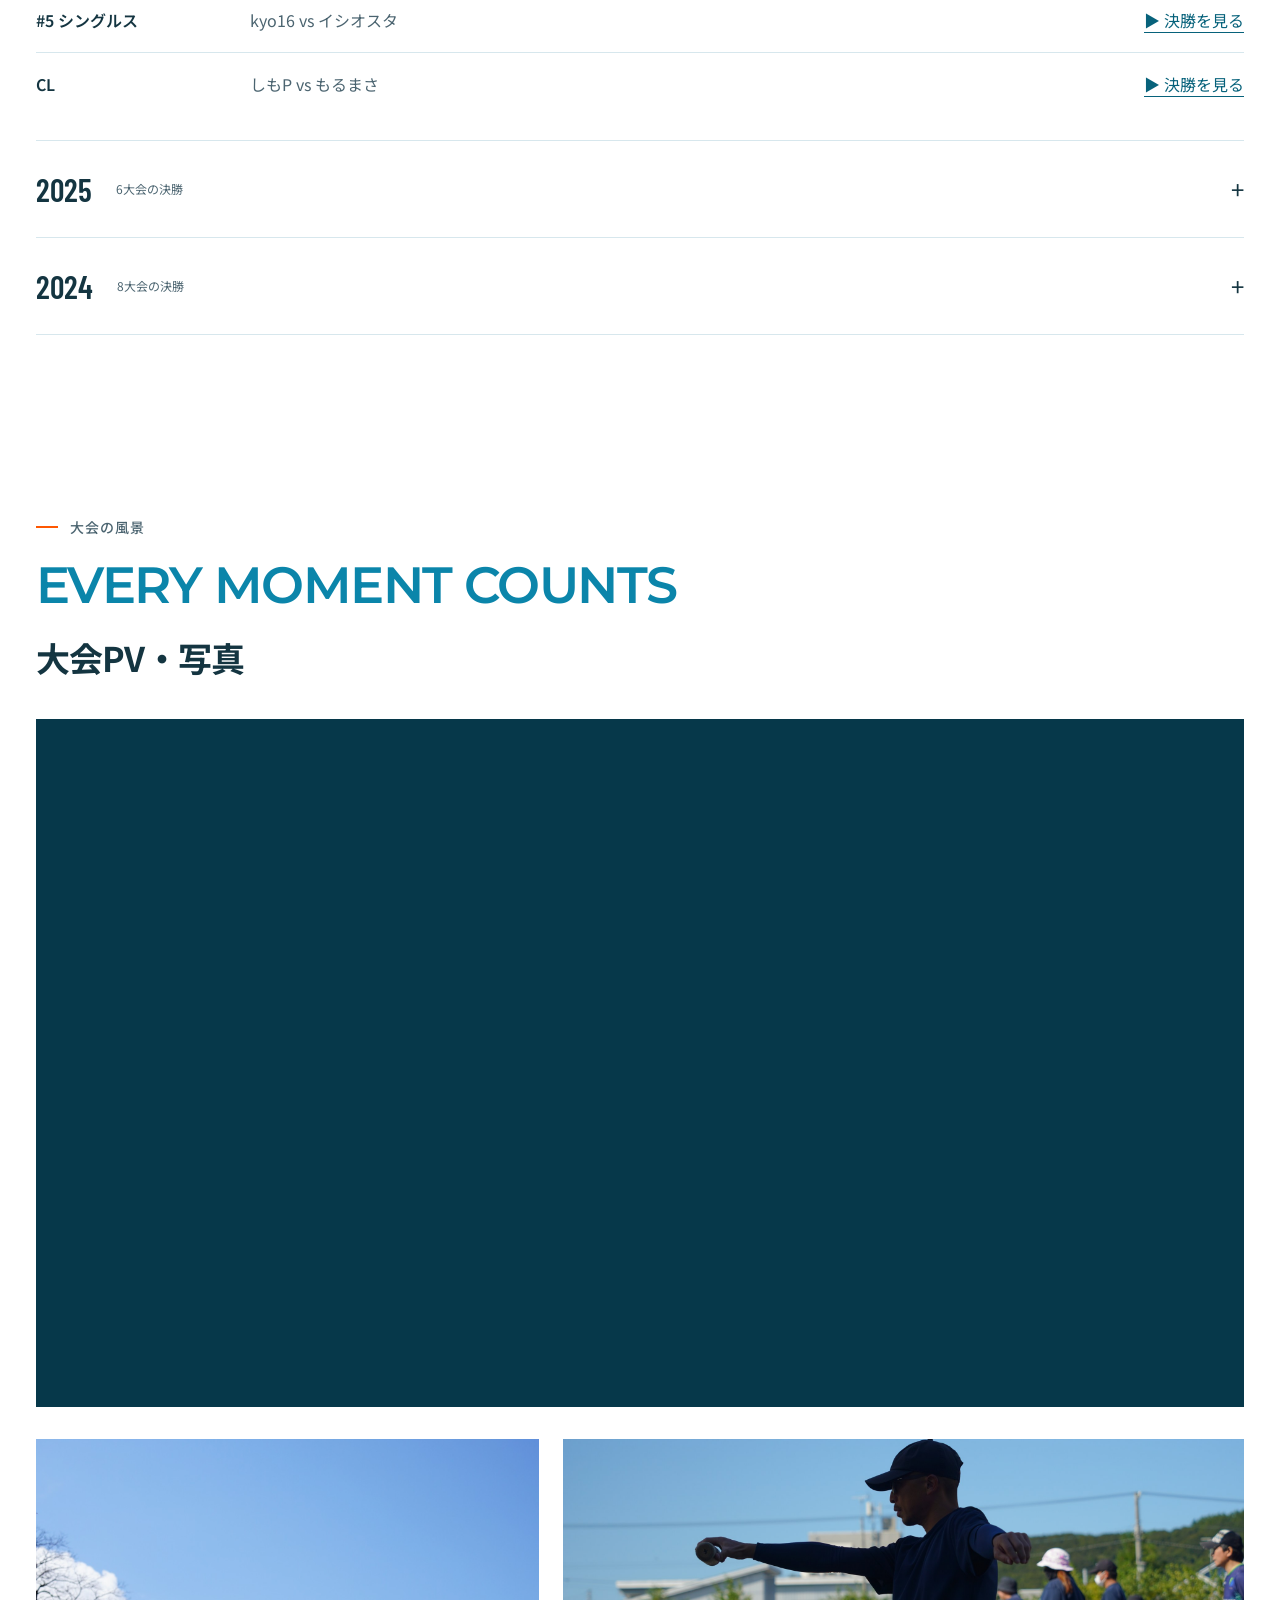
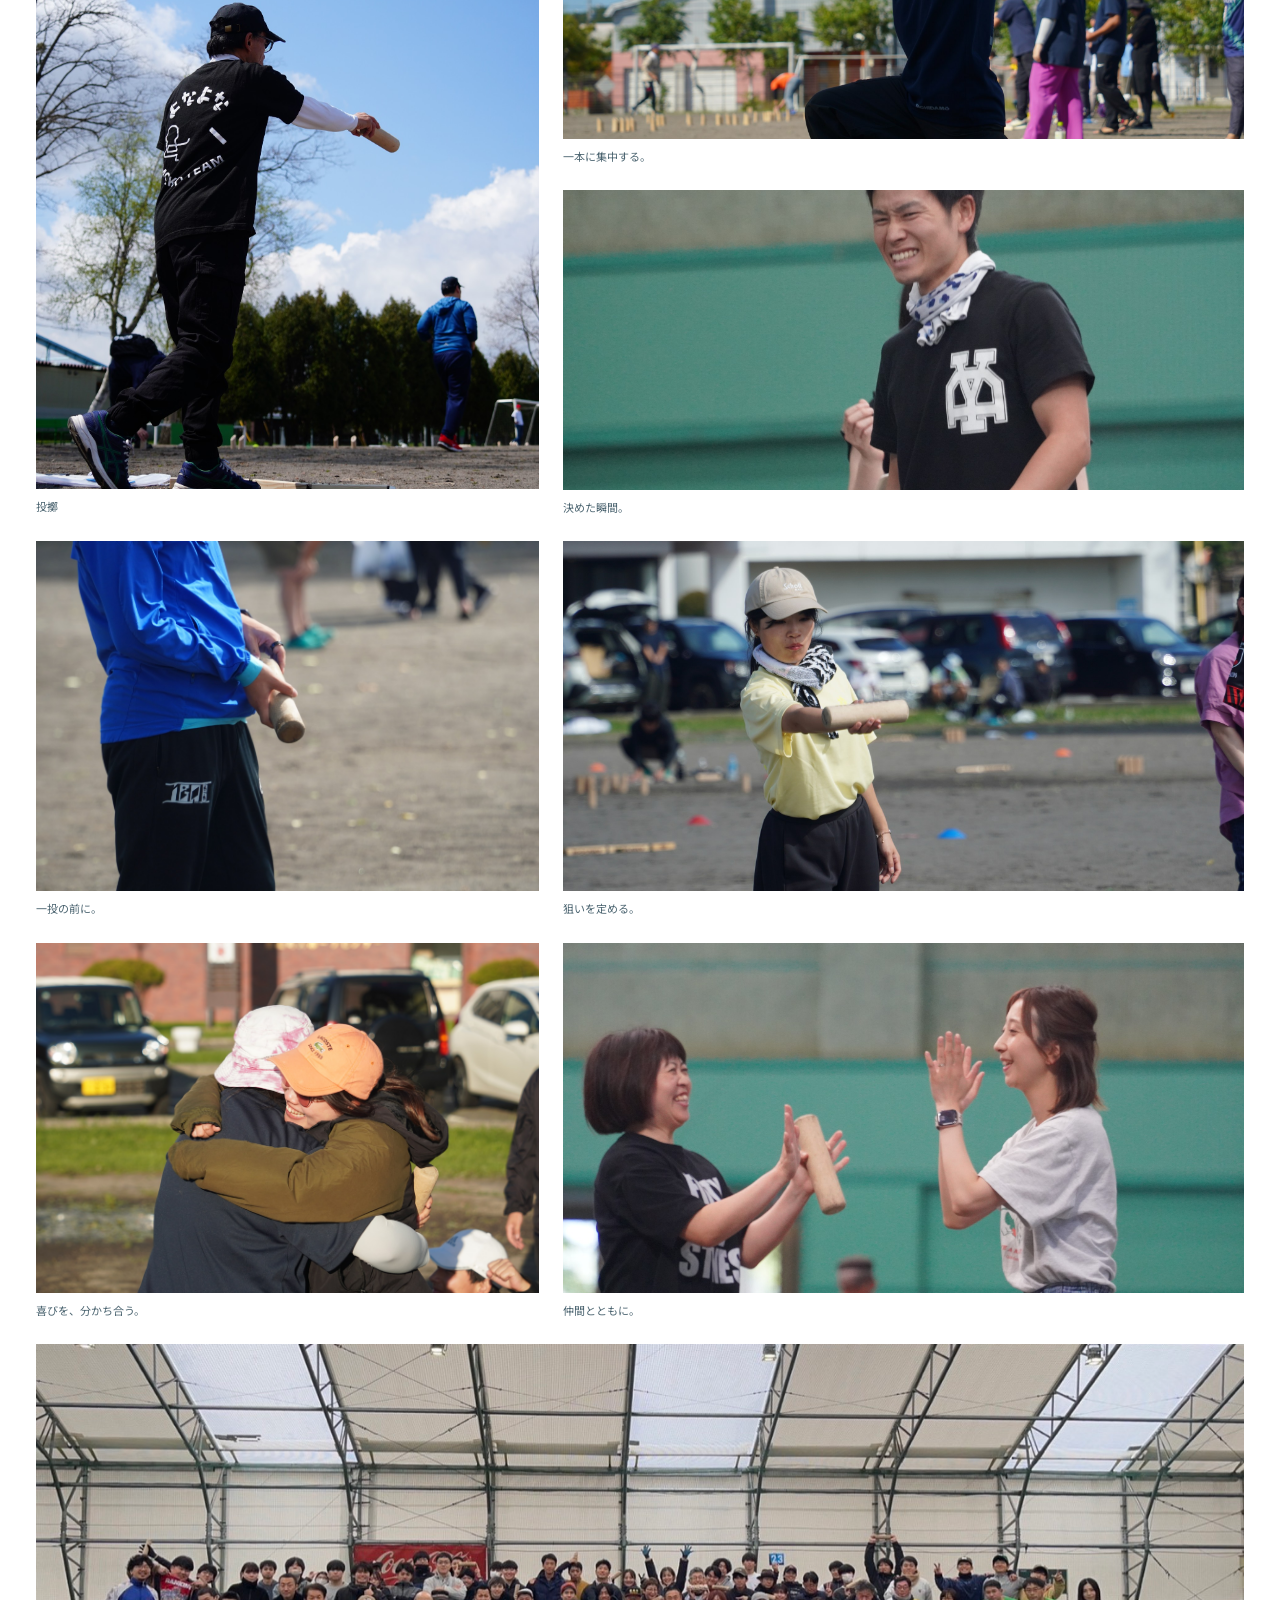
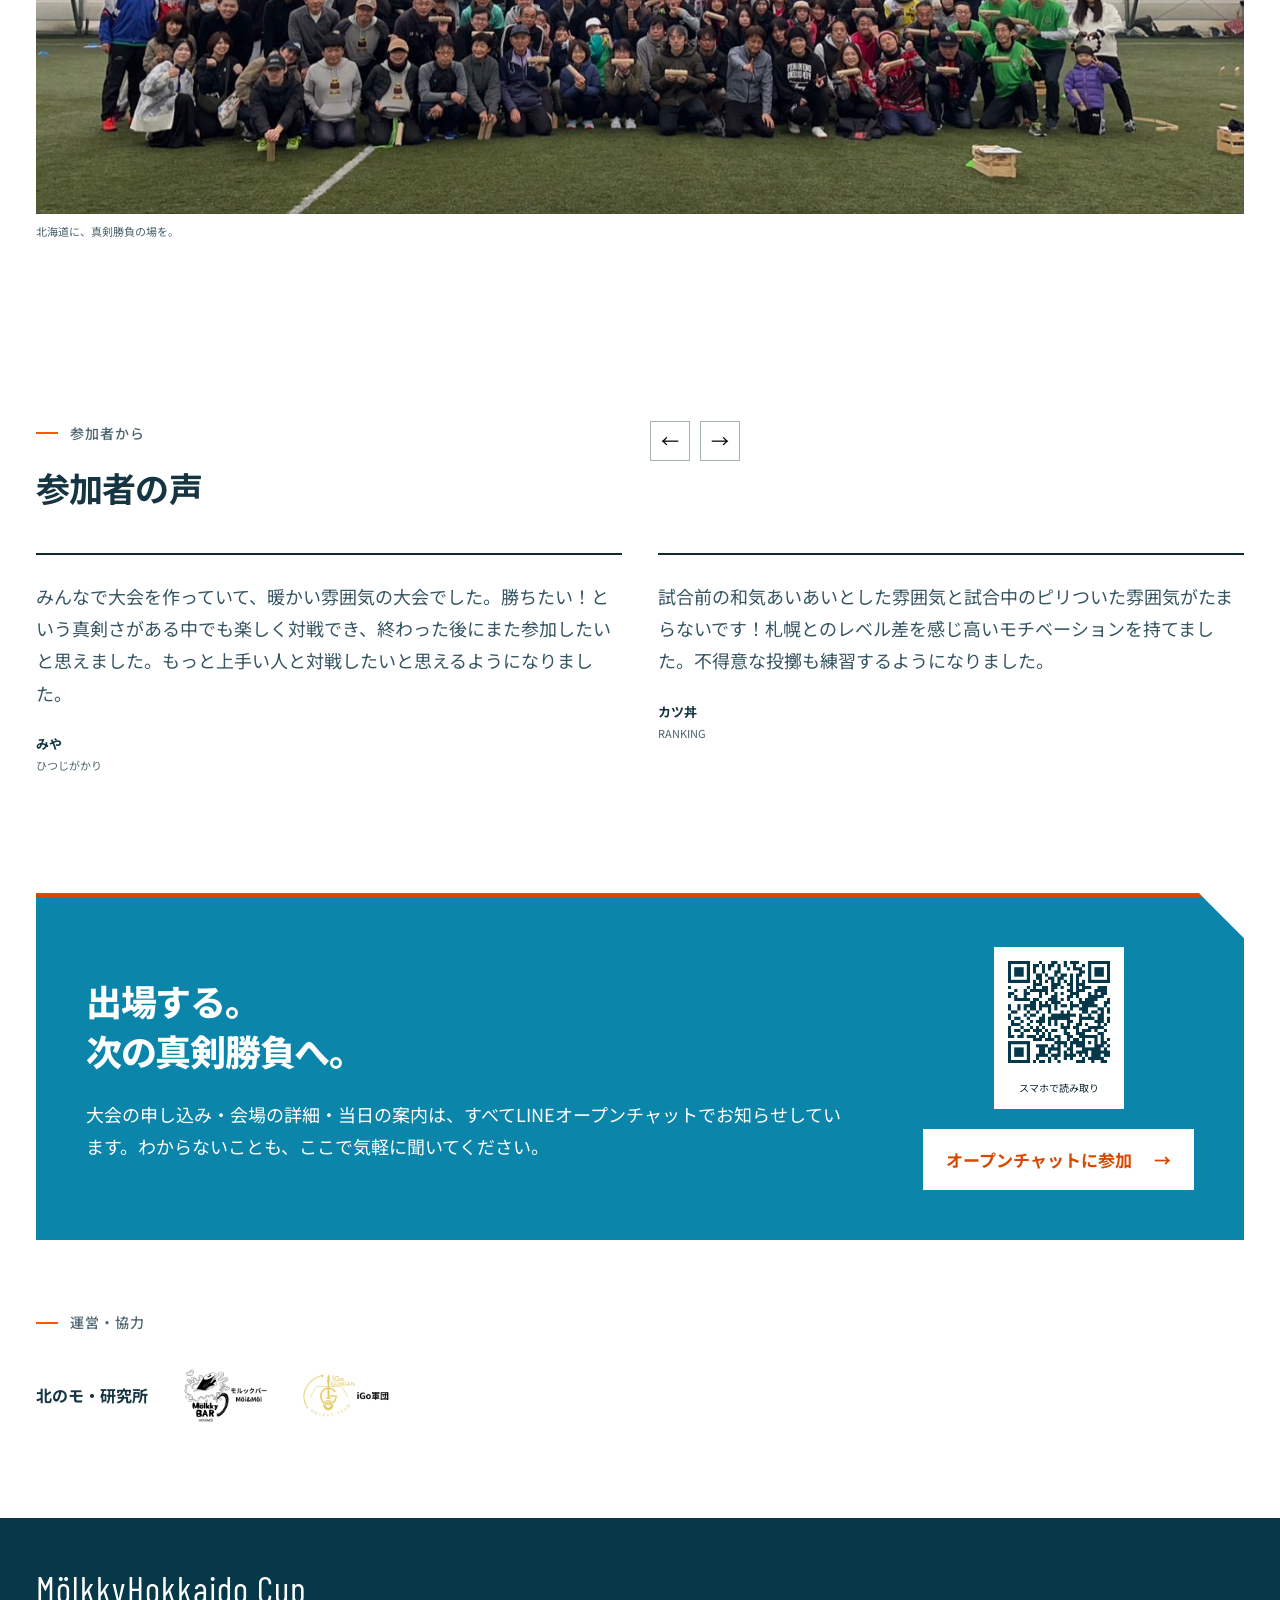
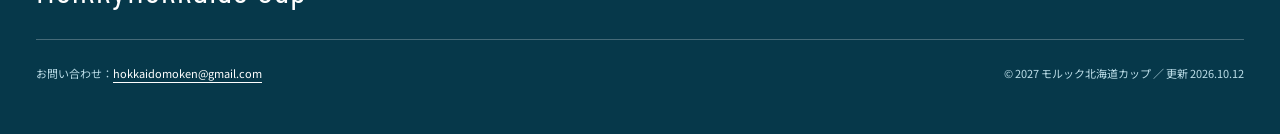
==== commit 2d18a92c: "Restore UTMB-inspired type scale after browser zoom clarification" ====
--- a/index.html
+++ b/index.html
@@ -18,7 +18,7 @@
 <link rel="preconnect" href="https://fonts.gstatic.com" crossorigin>
 <link href="https://fonts.googleapis.com/css2?family=Barlow+Condensed:wght@500;600;700;800&family=Montserrat:wght@400;500;600;700;800&family=Noto+Sans+JP:wght@400;500;600;700;800;900&display=swap" rel="stylesheet">
 <link rel="stylesheet" href="design.css?v=20261012a">
-<link rel="stylesheet" href="series.css?v=20261012d">
+<link rel="stylesheet" href="series.css?v=20261012e">
 </head>
 <body>
 
--- a/series.css
+++ b/series.css
@@ -40,13 +40,3 @@
 .join p{color:white}@media(max-width:760px){.event-filters button{font-size:13px;padding:14px 7px;min-width:0}}
 
 .ev.fes .event-photo img{object-position:center 72%}
-
-/* Larger type throughout the site, including secondary information. */
-body{font-size:20px}.top nav a{font-size:16px}.series-bar{font-size:17px}
-.hero h1.english-title{font-size:clamp(60px,5.6vw,86px)}.hero-name{font-size:18px}.hero-message{font-size:28px}.hero .btn{font-size:20px}.hero-scroll{font-size:18px}
-.display-label,.system .display-label,.gallery-sec .display-label{font-size:clamp(42px,4.7vw,64px)}.heading-kicker,.eyebrow{font-size:17px}.sec-title,.concept h2{font-size:38px}.road .sec-title,.system .sec-title{font-size:30px}
-.concept p,.sec-lead,.step p,.flow p,.faq .ans,.voice p,.join p{font-size:20px;line-height:1.8}.notice,.notice i,.photo-note{font-size:17px}.event-filters button{font-size:18px;padding:18px 26px}
-.timeline{grid-template-columns:repeat(2,minmax(0,1fr));gap:32px}.event-photo,.ev.final .event-photo{height:300px}.ev .title{font-size:26px}.ev .date .md{font-size:36px}.ev .date .dow{font-size:17px}.ev .venue,.ev li{font-size:19px;line-height:1.75}.ev .kind,.ev .no,.ev .tag,.nextbadge{font-size:17px}.event-region{font-size:18px}.nextbadge b{font-size:17px}
-.countdown .nm{font-size:20px}.countdown .lbl{font-size:18px}.countdown .days{font-size:42px}.countdown .days small,.next-link{font-size:18px}.btn{font-size:19px}.road-cta p{font-size:19px}
-.step h3,.flow h3{font-size:26px}.faq summary{font-size:22px}.hof-list .row,.archive-match h3,.archive-match p,.archive-links a{font-size:19px}.hof-champ p,.hof-champ .lbl{font-size:17px}.champions-grid figcaption span,.champions-grid a,.champions-grid small,.competition-photo figcaption,.stat .l{font-size:18px}.champions-grid strong{font-size:30px}.mosaic figcaption{font-size:18px}.voice .who .nm,.voice .who .tm{font-size:17px}footer .row{font-size:16px}
-@media(max-width:760px){body{font-size:18px}.series-bar{font-size:14px}.top nav a.pill{font-size:16px}.brand{font-size:18px}.hero h1.english-title{font-size:clamp(30px,8.8vw,48px)}.hero-name{font-size:16px}.hero-message{font-size:21px}.hero .btn{font-size:18px}.hero-scroll{font-size:16px}.display-label,.system .display-label,.gallery-sec .display-label{font-size:36px}.heading-kicker,.eyebrow{font-size:16px}.sec-title,.concept h2{font-size:30px}.road .sec-title,.system .sec-title{font-size:25px}.concept p,.sec-lead,.step p,.flow p,.faq .ans,.voice p,.join p{font-size:19px;line-height:1.8}.notice,.notice i,.photo-note{font-size:16px}.event-filters{display:grid;grid-template-columns:repeat(2,1fr);overflow:visible;gap:0}.event-filters button{font-size:17px;padding:15px 12px;min-width:0}.timeline{grid-template-columns:1fr;gap:28px}.event-photo,.ev.final .event-photo{height:240px}.ev .title{font-size:24px}.ev .date .md{font-size:34px}.ev .date .dow{font-size:16px}.ev .venue,.ev li{font-size:18px}.ev .kind,.ev .no,.ev .tag,.nextbadge{font-size:16px}.event-region{font-size:17px}.countdown .nm{font-size:18px}.countdown .lbl{font-size:16px}.countdown .days small,.next-link{font-size:16px}.btn,.road-cta p{font-size:18px}.faq summary{font-size:20px}.step h3,.flow h3{font-size:24px}.hof-list .row,.archive-match h3,.archive-match p,.archive-links a{font-size:18px}.champions-grid figcaption span,.champions-grid a,.champions-grid small,.competition-photo figcaption{font-size:17px}.champions-grid strong{font-size:28px}.stat .l{font-size:16px}.mosaic figcaption{font-size:17px}footer .row{font-size:15px}}
